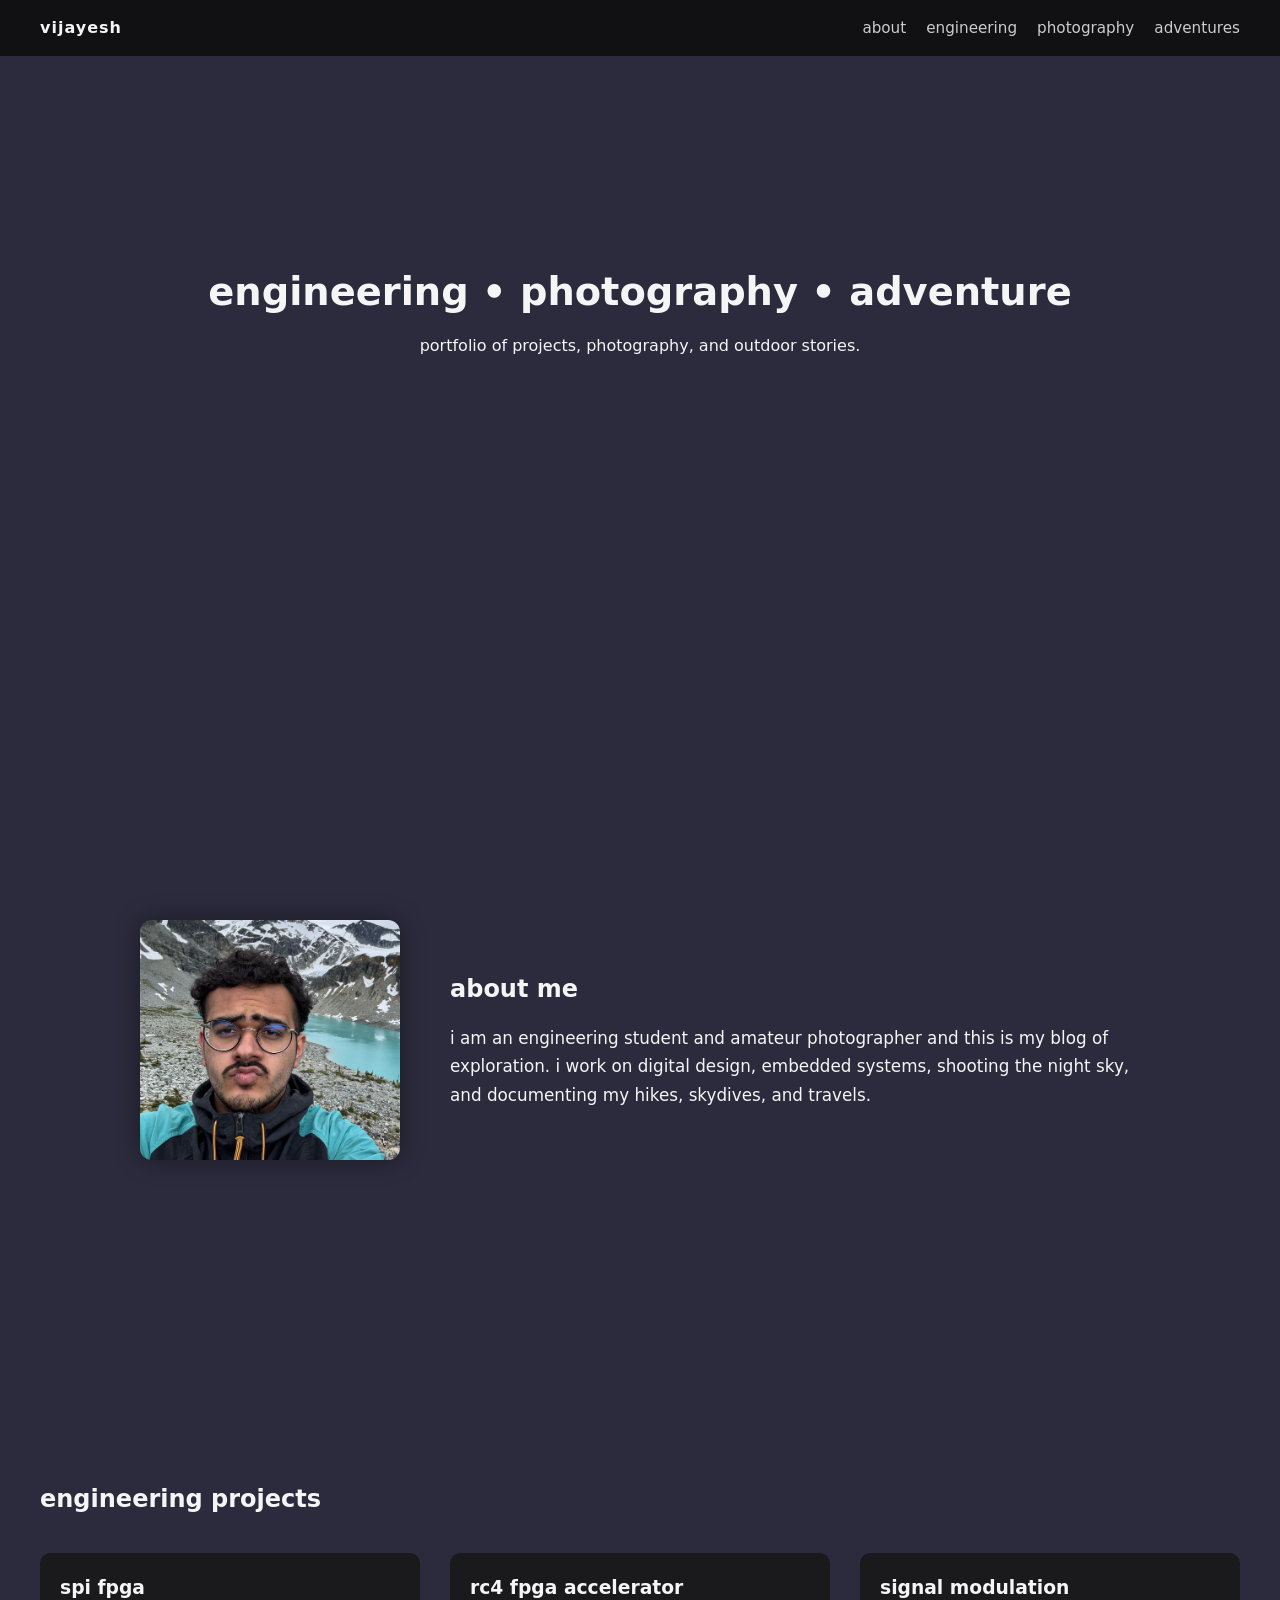
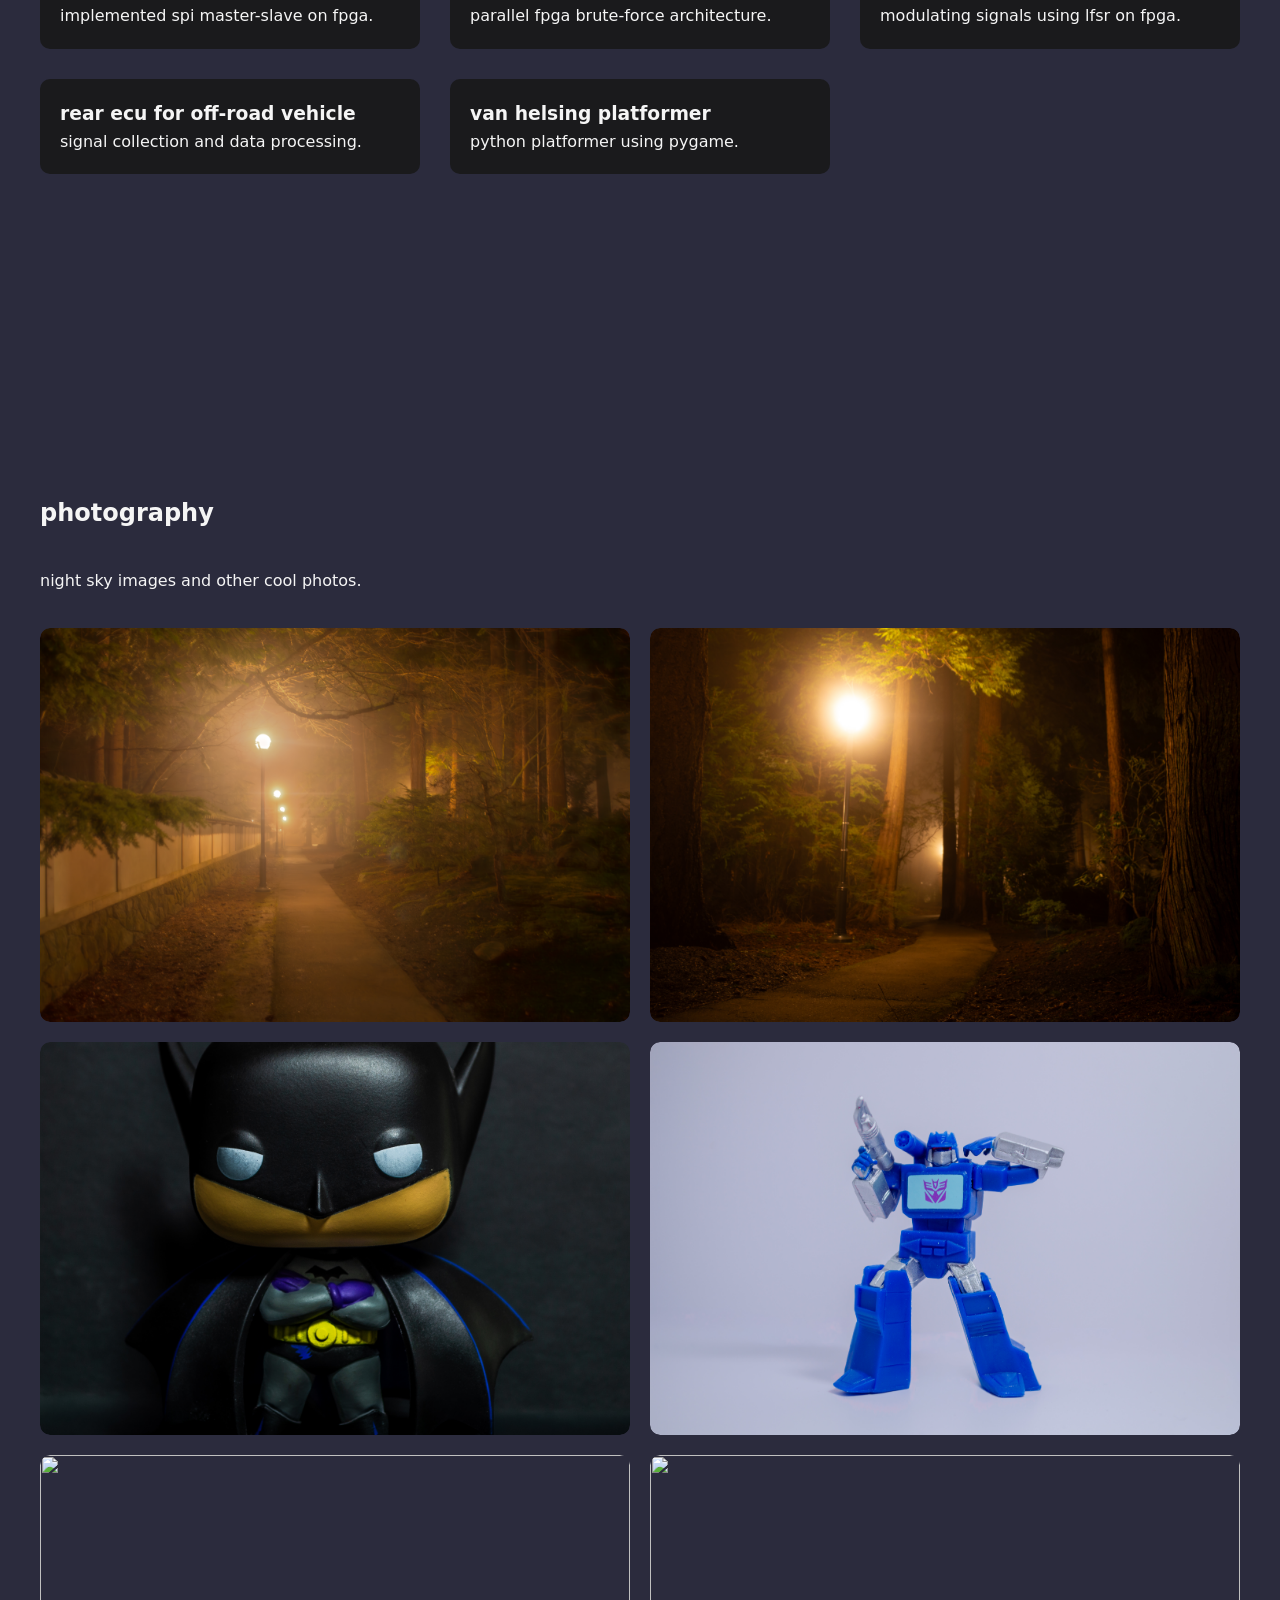
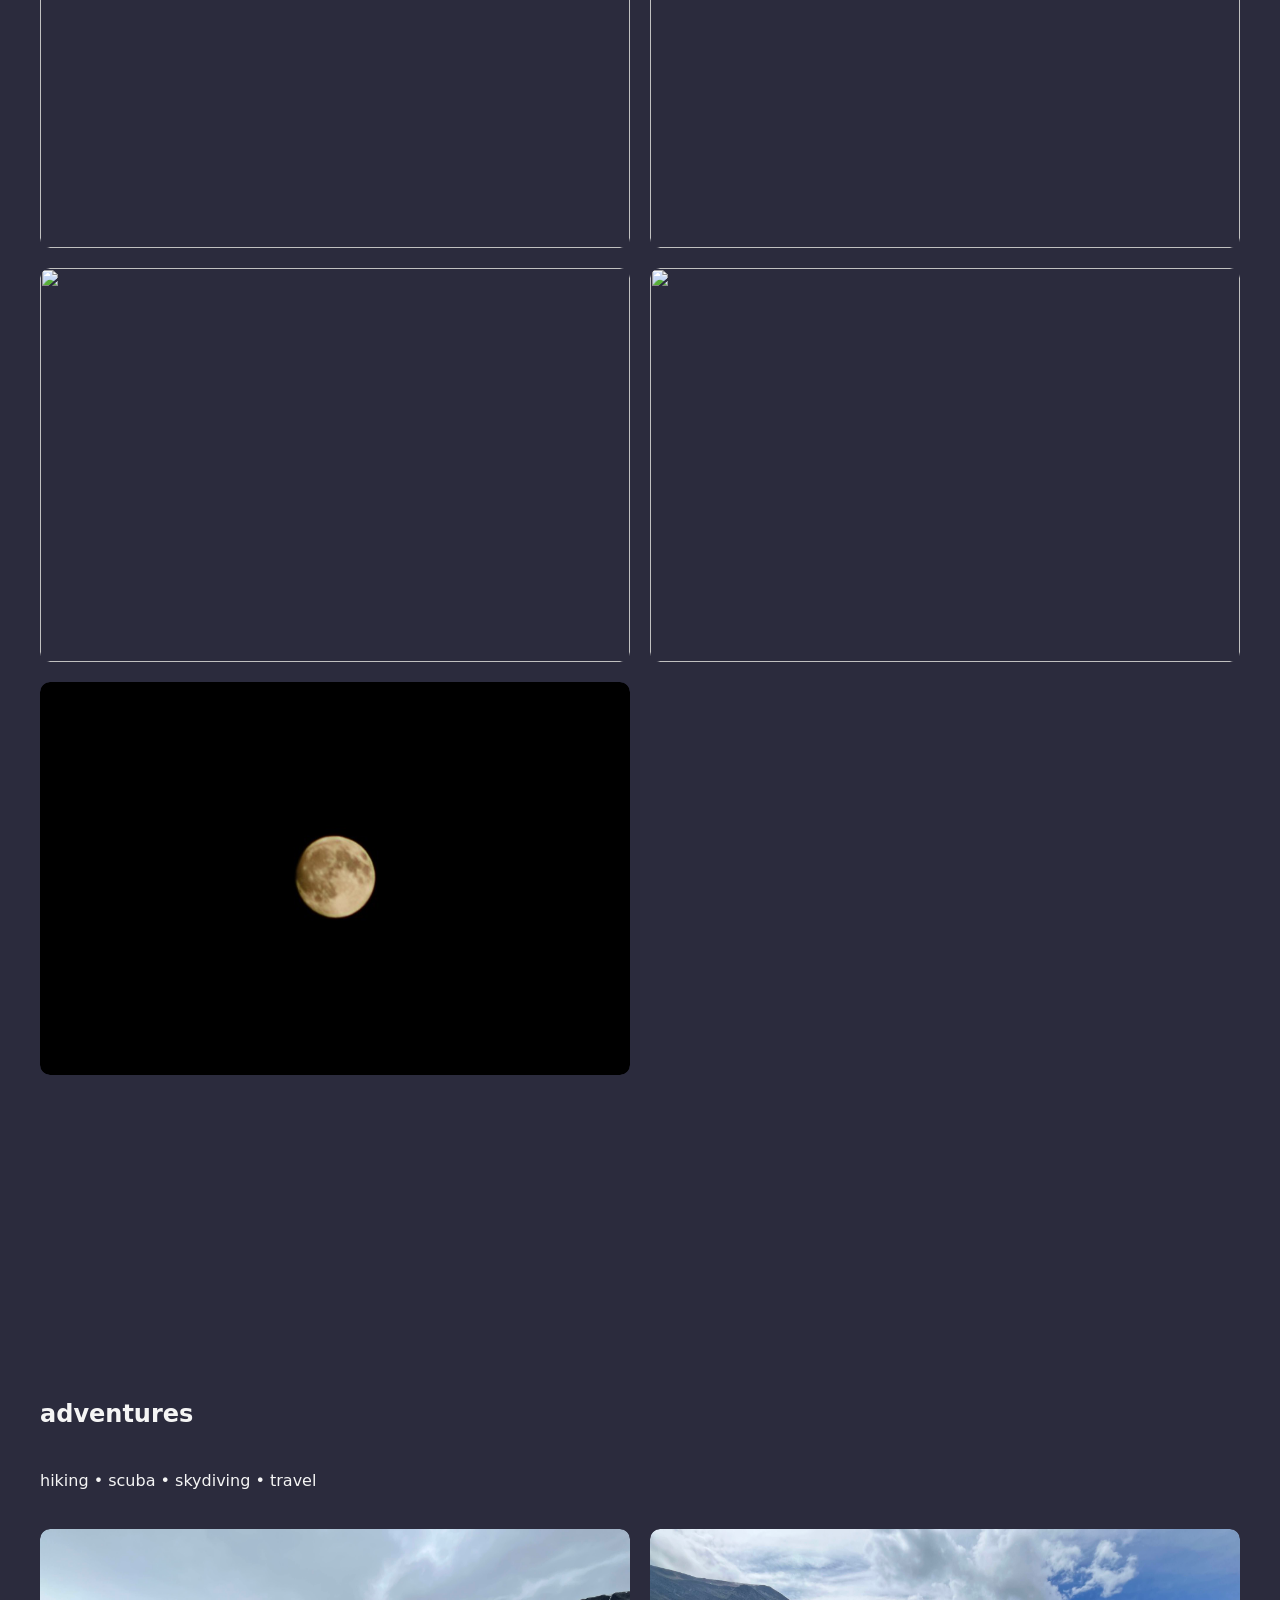
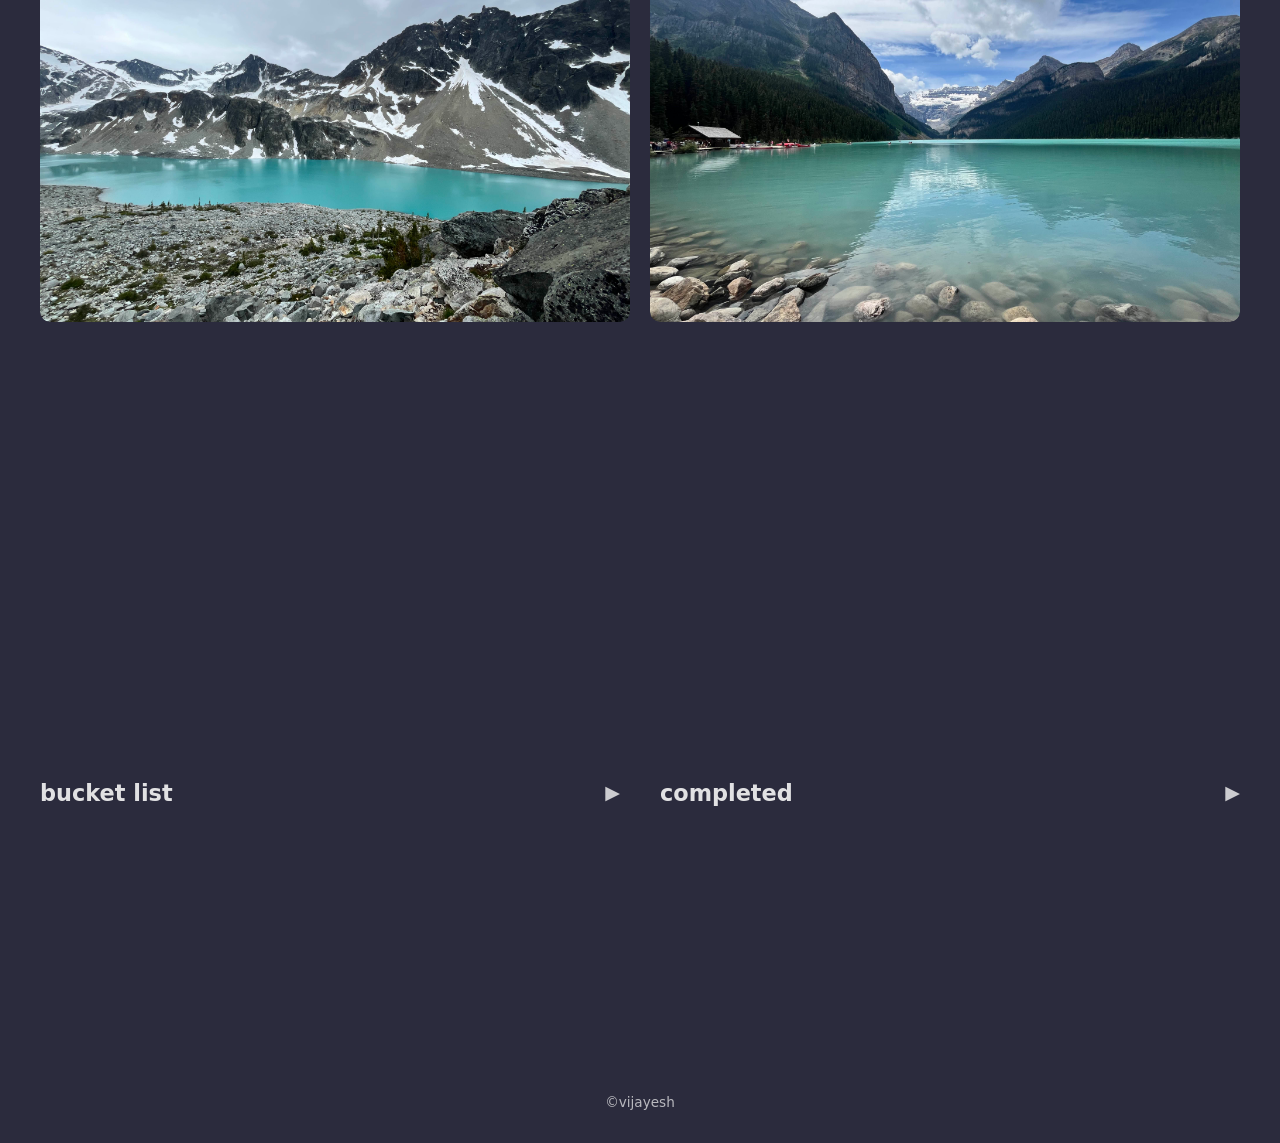
==== index.html @ d7444ee0 "astro to photo" ====
<!DOCTYPE html>
<html lang="en">
<head>
    <meta charset="UTF-8" />
    <meta name="viewport" content="width=device-width, initial-scale=1.0" />
    <title>vijayesh | portfolio</title>
    <link rel="stylesheet" href="style.css" />

    <!-- Prism.js syntax highlighting -->
    <link href="https://cdn.jsdelivr.net/npm/prismjs/themes/prism-tomorrow.css" rel="stylesheet" />
    <script src="https://cdn.jsdelivr.net/npm/prismjs/prism.js"></script>
    <script src="https://cdn.jsdelivr.net/npm/prismjs/components/prism-verilog.min.js"></script>
    <script src="https://cdn.jsdelivr.net/npm/prismjs/components/prism-python.min.js"></script>
    <script src="https://cdn.jsdelivr.net/npm/prismjs/components/prism-javascript.min.js"></script>
    <script src="https://cdn.jsdelivr.net/npm/prismjs/components/prism-c.min.js"></script>
</head>
<body>


    <!-- navbar -->
    <nav id="navbar">
        <div class="nav-logo">vijayesh</div>
        <ul class="nav-links">
            <li><a href="#about">about</a></li>
            <li><a href="#engineering">engineering</a></li>
            <li><a href="#photos">photography</a></li>
            <li><a href="#adventure">adventures</a></li>
        </ul>
    </nav>

    <!-- hero -->
    <header class="hero">
        <h1>engineering • photography • adventure</h1>
        <p>portfolio of projects, photography, and outdoor stories.</p>
    </header>

    <!-- about me (under hero) -->
    <section id="about" class="section about-section">
        <div class="about-container">
            <img src="images/me.jpg" alt="vijayesh portrait" class="about-photo" />
            
            <div class="about-text">
                <h2>about me</h2>
                <p>
                    i am an engineering student and amateur photographer and this is my blog of exploration. i work on digital design, embedded systems, 
                    shooting the night sky, and documenting my hikes, <!--scuba dives,-->skydives, and travels.
                </p>
            </div>
        </div>
    </section>


    <!-- engineering projects -->
    <section id="engineering" class="section">
        <h2>engineering projects</h2>
        <div class="grid">

            <div class="card" data-project="spi">
                <h3>spi fpga</h3>
                <p>implemented spi master-slave on fpga.</p>
            </div>

            <div class="card" data-project="rc4">
                <h3>rc4 fpga accelerator</h3>
                <p>parallel fpga brute-force architecture.</p>
            </div>

            <div class="card" data-project="dds">
                <h3>signal modulation</h3>
                <p>modulating signals using lfsr on fpga.</p>
            </div>

            <div class="card" data-project="ecu">
                <h3>rear ecu for off-road vehicle</h3>
                <p>signal collection and data processing.</p>
            </div>

            <div class="card" data-project="van">
                <h3>van helsing platformer</h3>
                <p>python platformer using pygame.</p>
            </div>
            <!--
            <div class="card" data-project="hand gesture puppet">
                <h3>hand gesture puppet</h3>
                <p>open cv hand gesture recognition.</p>
            </div>
            -->
            
        </div>
    </section>

    <!-- astrophotography -->
    <section id="photos" class="section">
        <h2>photography</h2>
        <p class="section-subtitle">night sky images and other cool photos<!--, long exposures, deep-sky captures-->.</p>


        <div class="gallery-grid">

        <div class="image-wrapper">
            <img src="images/foggynight1.jpg" data-lightbox="true">
            <a href="images/foggynight1.jpg" download class="download-btn">
                <svg viewBox="0 0 24 24" class="download-icon">
                    <path fill="currentColor"
                        d="M5 20h14a1 1 0 0 0 1-1v-3h-2v2H6v-2H4v3a1 1 0 0 0 1 1zm7-3l5-5h-3V4h-4v8H7l5 5z"/>
                </svg>
            </a>
        </div>

        <div class="image-wrapper">
            <img src="images/foggynight2.jpg" data-lightbox="true">
            <a href="images/foggynight2.jpg" download class="download-btn">
                <svg viewBox="0 0 24 24" class="download-icon">
                    <path fill="currentColor"
                        d="M5 20h14a1 1 0 0 0 1-1v-3h-2v2H6v-2H4v3a1 1 0 0 0 1 1zm7-3l5-5h-3V4h-4v8H7l5 5z"/>
                </svg>
            </a>
        </div>

        <div class="image-wrapper">
            <img src="images/batman.jpg" data-lightbox="true">
            <a href="images/batman.jpg" download class="download-btn">
                <svg viewBox="0 0 24 24" class="download-icon">
                    <path fill="currentColor"
                        d="M5 20h14a1 1 0 0 0 1-1v-3h-2v2H6v-2H4v3a1 1 0 0 0 1 1zm7-3l5-5h-3V4h-4v8H7l5 5z"/>
                </svg>
            </a>
        </div>

        <div class="image-wrapper">
            <img src="images/soundwave.jpg" data-lightbox="true">
            <a href="images/soundwave.jpg" download class="download-btn">
                <svg viewBox="0 0 24 24" class="download-icon">
                    <path fill="currentColor"
                        d="M5 20h14a1 1 0 0 0 1-1v-3h-2v2H6v-2H4v3a1 1 0 0 0 1 1zm7-3l5-5h-3V4h-4v8H7l5 5z"/>
                </svg>
            </a>
        </div>



        <div class="image-wrapper">
            <img src="images/astro1.jpg" data-lightbox="true">
            <a href="images/astro1.jpg" download class="download-btn">
                <svg viewBox="0 0 24 24" class="download-icon">
                    <path fill="currentColor"
                        d="M5 20h14a1 1 0 0 0 1-1v-3h-2v2H6v-2H4v3a1 1 0 0 0 1 1zm7-3l5-5h-3V4h-4v8H7l5 5z"/>
                </svg>
            </a>
        </div>

        <div class="image-wrapper">
            <img src="images/astro2.jpg" data-lightbox="true">
            <a href="images/astro2.jpg" download class="download-btn">
                <svg viewBox="0 0 24 24" class="download-icon">
                    <path fill="currentColor"
                        d="M5 20h14a1 1 0 0 0 1-1v-3h-2v2H6v-2H4v3a1 1 0 0 0 1 1zm7-3l5-5h-3V4h-4v8H7l5 5z"/>
                </svg>
            </a>
        </div>

        <div class="image-wrapper">
            <img src="images/astro3.jpg" data-lightbox="true">
            <a href="images/astro3.jpg" download class="download-btn">
                <svg viewBox="0 0 24 24" class="download-icon">
                    <path fill="currentColor"
                        d="M5 20h14a1 1 0 0 0 1-1v-3h-2v2H6v-2H4v3a1 1 0 0 0 1 1zm7-3l5-5h-3V4h-4v8H7l5 5z"/>
                </svg>
            </a>
        </div>

        <div class="image-wrapper">
            <img src="images/astro4.jpg" data-lightbox="true">
            <a href="images/astro4.jpg" download class="download-btn">
                <svg viewBox="0 0 24 24" class="download-icon">
                    <path fill="currentColor"
                        d="M5 20h14a1 1 0 0 0 1-1v-3h-2v2H6v-2H4v3a1 1 0 0 0 1 1zm7-3l5-5h-3V4h-4v8H7l5 5z"/>
                </svg>
            </a>
        </div>

        <div class="image-wrapper">
            <img src="images/astro5.jpg" data-lightbox="true">
            <a href="images/astro5.jpg" download class="download-btn">
                <svg viewBox="0 0 24 24" class="download-icon">
                    <path fill="currentColor"
                        d="M5 20h14a1 1 0 0 0 1-1v-3h-2v2H6v-2H4v3a1 1 0 0 0 1 1zm7-3l5-5h-3V4h-4v8H7l5 5z"/>
                </svg>
            </a>
        </div>

    </div>
    </section>

    <!-- adventures -->
    <section id="adventure" class="section">
        <h2>adventures</h2>
        <p class="section-subtitle">hiking • scuba • skydiving • travel</p>

        <div class="gallery-grid">

        <div class="image-wrapper">
            <img src="images/wedgemount.jpg" data-lightbox="true">
            <a href="images/wedgemount.jpg" download class="download-btn">
                <svg viewBox="0 0 24 24" class="download-icon">
                    <path fill="currentColor"
                        d="M5 20h14a1 1 0 0 0 1-1v-3h-2v2H6v-2H4v3a1 1 0 0 0 1 1zm7-3l5-5h-3V4h-4v8H7l5 5z"/>
                </svg>
            </a>
        </div>            
        <div class="image-wrapper">
            <img src="images/lakelouise.jpg" data-lightbox="true">
            <a href="images/lakelouise.jpg" download class="download-btn">
                <svg viewBox="0 0 24 24" class="download-icon">
                    <path fill="currentColor"
                        d="M5 20h14a1 1 0 0 0 1-1v-3h-2v2H6v-2H4v3a1 1 0 0 0 1 1zm7-3l5-5h-3V4h-4v8H7l5 5z"/>
                </svg>
            </a>
        </div>

        <div class="image-wrapper">
            <video class="adventure-thumb" muted preload="metadata" playsinline>
                <source src="videos/skydiving.mp4" type="video/mp4">
            </video>
        </div>
        <div id="video-lightbox">
            <span id="video-lightbox-close">×</span>
            <video id="video-lightbox-video" controls playsinline></video>
        </div>

        <!--end of the gallery div-->
        </div>

        <!-- bucket list -->
        <div class="adventure-columns">

            <!-- bucket list -->
            <div class="subsection collapsible-section">
                <div class="collapsible-header">
                    <h3>bucket list</h3>
                    <span class="arrow">▶</span>
                </div>
                <ul class="collapsible-content adventure-list">
                    <li>scuba certification</li>
                    <li>whistler zipline</li>
                    <li>whistler bungee</li>
                    <li>skiing</li>
                    <li>snowboarding</li>
                    <li>paraglide</li>
                    <li>kayak in thousand islands</li>
                    <li>hike to panorama ridge</li>
                    <li>wakeboard</li>
                    <li>cold plunge</li>
                    <li>run a half marathon</li>
                    <li>snorkel</li>
                    <li>ride a horse</li>
                    <li>go on a hot air balloon</li>
                    <li>jump off a cliff</li>
                    <li>car racing</li>
                    <li>drift a car</li>
                    <li>bc caving</li>
                    <li>cross canada trip (train or car)</li>
                    <li>boating license</li>
                </ul>
            </div>

            <!-- completed -->
            <div class="subsection collapsible-section">
                <div class="collapsible-header">
                    <h3>completed</h3>
                    <span class="arrow">▶</span>
                </div>
                <ul class="collapsible-content adventure-list completed">
                    <li>skydiving (british columbia)</li>
                    <li>hike wedgemount</li>
                    <li>alaskan cruise</li>
                    <li>ride a camel (india)</li>
                    <li>gokarting (richmond)</li>
                    <li>escape room (kingston - improbable escapes)</li>
                </ul>
            </div>

        </div>
    </section>

    <footer>
        <p>©vijayesh</p>
    </footer>

    <!-- slide-in project panel -->
    <div id="project-panel">
        <button id="panel-close">×</button>
        <div id="project-content"></div>
    </div>

    <!-- image lightbox -->
    <div id="lightbox">
        <span id="lightbox-close">×</span>
        <img id="lightbox-img" src="" alt="enlarged image" />
    </div>

    <script src="script.js"></script>
</body>
</html>
---- style.css ----
/* reset-ish */
* {
    margin: 0;
    padding: 0;
    box-sizing: border-box;
}

body {
    background: #2b2b3d;
    color: #f5f5f5;
    font-family: system-ui, -apple-system, BlinkMacSystemFont, "Inter", sans-serif;
    line-height: 1.6;
}

/* navbar */

nav {
    width: 100%;
    position: fixed;
    top: 0;
    left: 0;
    padding: 15px 40px;
    display: flex;
    justify-content: space-between;
    align-items: center;
    background: rgba(15, 15, 15, 0.9);
    backdrop-filter: blur(6px);
    z-index: 1000;
}

.nav-logo {
    font-weight: 600;
    letter-spacing: 1px;
}

.nav-links {
    list-style: none;
    display: flex;
    gap: 20px;
}

.nav-links a {
    color: #ccc;
    text-decoration: none;
    font-size: 0.95rem;
    transition: color 0.2s;
}

.nav-links a:hover {
    color: #fff;
}

/* hero */

.hero {
    height: 60vh;
    display: flex;
    flex-direction: column;
    justify-content: center;
    align-items: center;
    text-align: center;
    padding: 0 20px;
    padding-top: 80px; /* space for navbar */
}

.hero h1 {
    font-size: 2.4rem;
    margin-bottom: 10px;
}

/* sections */

.section {
    padding: 120px 40px;
}

section + section {
    margin-top: 80px;
}

.section h2,
.section-subtitle {
    margin-bottom: 35px;
}


/* about text */

#about p {
    max-width: 750px;
    font-size: 1.05rem;
}

/* engineering grid */

.grid {
    display: grid;
    grid-template-columns: repeat(auto-fill, minmax(320px, 1fr));
    gap: 30px;
}


.card {
    background: #1a1a1c;
    padding: 20px;
    border-radius: 10px;
    cursor: pointer;
    transition: background 0.2s, transform 0.2s;
}

.card:hover {
    background: #242427;
    transform: translateY(-4px);
}

/* galleries */

.gallery-grid {
    display: grid;
    grid-template-columns: repeat(auto-fill, minmax(400px, 1fr));
    gap: 20px;
    width: 100%;
}


.gallery-grid img {
    width: 100%;
    border-radius: 10px;
    object-fit: cover;
    cursor: zoom-in;
}

/* footer */

footer {
    text-align: center;
    padding: 30px 10px;
    font-size: 0.85rem;
    opacity: 0.7;
}

/* slide-in project panel */

#project-panel {
    position: fixed;
    top: 0;
    right: -100%;
    width: 700px;
    max-width: 100%;
    height: 100%;
    background: #000;
    padding: 40px 32px;
    box-shadow: -6px 0 24px rgba(0, 0, 0, 0.5);
    z-index: 2000;
    transition: right 0.35s ease;
    overflow-y: auto;
}

#project-panel.open {
    right: 0;
}

#panel-close {
    position: absolute;
    top: 18px;
    right: 25px;
    background: none;
    border: none;
    color: #fff;
    font-size: 32px;
    cursor: pointer;
}

#project-content h2 {
    margin-top: 10px;
    margin-bottom: 15px;
    font-size: 1.5rem;
}

#project-content p {
    margin-bottom: 14px;
    font-size: 0.95rem;
}

.project-img {
    width: 100%;
    border-radius: 10px;
    margin: 18px 0;
    cursor: zoom-in;
}

.code-block {
    background: #1e1e1e;
    padding: 14px;
    border-radius: 8px;
    font-family: monospace;
    white-space: pre-wrap;
    font-size: 0.85rem;
    margin: 16px 0;
}

/* lightbox */

#lightbox {
    position: fixed;
    inset: 0;
    background: rgba(0, 0, 0, 0.88);
    display: flex;
    justify-content: center;
    align-items: center;
    opacity: 0;
    pointer-events: none;
    transition: opacity 0.25s ease;
    z-index: 3000;
}

#lightbox.open {
    opacity: 1;
    pointer-events: auto;
}

#lightbox-img {
    max-width: 90%;
    max-height: 85%;
    border-radius: 10px;
    box-shadow: 0 0 28px rgba(0, 0, 0, 0.7);
}

#lightbox-close {
    position: absolute;
    top: 18px;
    right: 32px;
    font-size: 40px;
    color: #fff;
    cursor: pointer;
    user-select: none;
}

/* responsive */

@media (max-width: 768px) {
    .hero {
        height: 55vh;
    }

    .hero h1 {
        font-size: 2rem;
    }

    .section {
        padding: 50px 20px;
    }

    #project-panel {
        width: 100%;
    }
}

/* ABOUT SECTION WITH PHOTO */

.about-section {
    padding-top: 200px;
    margin-top: 300px;
}

.about-container {
    display: flex;
    align-items: center;
    gap: 50px;
    max-width: 1000px;
    margin: 0 auto;
}

.about-photo {
    width: 260px;
    height: 240px;
    object-fit: cover;
    border-radius: 12px;
    box-shadow: 0 0 25px rgba(0,0,0,0.4);
}

.about-text {
    flex: 1;
}

.about-text h2 {
    margin-bottom: 15px;
}

.about-text p {
    font-size: 1.05rem;
    line-height: 1.7;
}

/* responsive: stack photo & text on small screens */
@media (max-width: 750px) {
    .about-container {
        flex-direction: column;
        text-align: center;
    }

    .about-photo {
        width: 200px;
        height: 200px;
    }
}
.about-section {
    margin-top: 180px !important;
}
.project-video {
    width: 100%;
    max-width: 100%;
    border-radius: 10px;
    margin: 18px 0;
    display: block;
    object-fit: cover;
}
/* prism.js code styling */
pre {
    background: #1e1e1e;
    padding: 16px;
    border-radius: 10px;
    overflow-x: auto;
    margin: 20px 0;
}

code {
    font-size: 0.9rem;
}

.image-wrapper {
    position: relative;
    width: 100%;
    aspect-ratio: 3 / 2;
    overflow: hidden;
    border-radius: 10px;
}

.image-wrapper img,
.image-wrapper video {
    width: 100%;
    height: 100%;
    object-fit: cover;
    display: block;
}



.download-btn {
    position: absolute;
    top: 10px;
    right: 10px;
    background: rgba(0,0,0,0.55);
    padding: 6px;
    border-radius: 8px;
    opacity: 0;
    transition: opacity 0.2s ease, background 0.2s ease;
    display: flex;
    align-items: center;
    justify-content: center;
}

.image-wrapper:hover .download-btn {
    opacity: 1;
}

.download-btn:hover {
    background: rgba(0,0,0,0.8);
}

.download-icon {
    width: 22px;
    height: 22px;
    color: white;
}

.download-btn {
    border-radius: 50%;
    padding: 8px;
}

.video-wrapper {
    position: relative;
    width: 100%;
    border-radius: 10px;
    overflow: hidden;
}

.adventure-video {
    width: 100%;
    height: 100%;            /* ADDED – ensures it fills wrapper */
    display: block;
    border-radius: 10px;
    object-fit: cover;       /* keeps aspect ratio clean */
    background: #000;        /* visible even if first frame is black */
}

.play-overlay {
    position: absolute;
    top: 50%;
    left: 50%;
    transform: translate(-50%, -50%);
    font-size: 48px;
    color: white;
    opacity: 0.85;
    pointer-events: none;
    transition: opacity 0.2s ease;
}

.video-wrapper.playing .play-overlay {
    opacity: 0;
}

#video-lightbox {
    position: fixed;
    inset: 0;
    background: rgba(0,0,0,0.9);
    display: flex;
    justify-content: center;
    align-items: center;
    opacity: 0;
    pointer-events: none;
    transition: opacity .25s ease;
    z-index: 5000;
}

#video-lightbox.open {
    opacity: 1;
    pointer-events: auto;
}

#video-lightbox-video {
    max-width: 90%;
    max-height: 85%;
    border-radius: 10px;
    box-shadow: 0 0 30px rgba(0,0,0,0.7);
}

#video-lightbox-close {
    position: absolute;
    top: 25px;
    right: 40px;
    font-size: 40px;
    color: white;
    cursor: pointer;
}

.adventure-thumb {
    width: 100%;
    height: 100%;
    border-radius: 10px;
    object-fit: cover;
    cursor: pointer;
}
.subsection {
    margin-bottom: 50px;
}

.subsection h3 {
    font-size: 1.4rem;
    margin-bottom: 12px;
    opacity: 0.9;
}

.adventure-list {
    list-style: none;
    padding-left: 0;
}

.adventure-list li {
    margin-bottom: 8px;
    padding-left: 20px;
    position: relative;
    font-size: 1.05rem;
    color: #ddd;
}

.adventure-list li::before {
    content: "•";
    position: absolute;
    left: 0;
    color: #888;
}

.adventure-list.completed li::before {
    content: "✓";
    color: #2ecc71;
    font-weight: bold;
}

/* two-column layout */
.adventure-columns {
    display: grid;
    grid-template-columns: repeat(2, 1fr);
    gap: 40px;
    margin-bottom: 60px;
}

@media (max-width: 750px) {
    .adventure-columns {
        grid-template-columns: 1fr;
    }
}

/* collapsible sections */
.collapsible-header {
    display: flex;
    justify-content: space-between;
    align-items: center;
    cursor: pointer;
    padding-bottom: 10px;
}

.collapsible-header h3 {
    margin: 0;
}

.arrow {
    transition: transform 0.25s ease;
    font-size: 1.2rem;
    opacity: 0.8;
}

/* collapse animation container */
.collapsible-content {
    max-height: 0;
    overflow: hidden;
    transition: max-height 0.35s ease;
}

/* when open */
.collapsible-section.open .collapsible-content {
    max-height: 1000px; /* large enough for list */
}

.collapsible-section.open .arrow {
    transform: rotate(90deg);
}

/* list styling */
.adventure-list {
    list-style: none;
    padding-left: 0;
    margin-top: 10px;
}

.adventure-list li {
    margin-bottom: 8px;
    padding-left: 20px;
    position: relative;
    font-size: 1.05rem;
    color: #ddd;
}

.adventure-list li::before {
    content: "•";
    position: absolute;
    left: 0;
    color: #888;
}

.adventure-list.completed li::before {
    content: "✓";
    color: #2ecc71;
    font-weight: bold;
}
.adventure-columns {
    margin-top: 40px;   /* adjust spacing here */
}
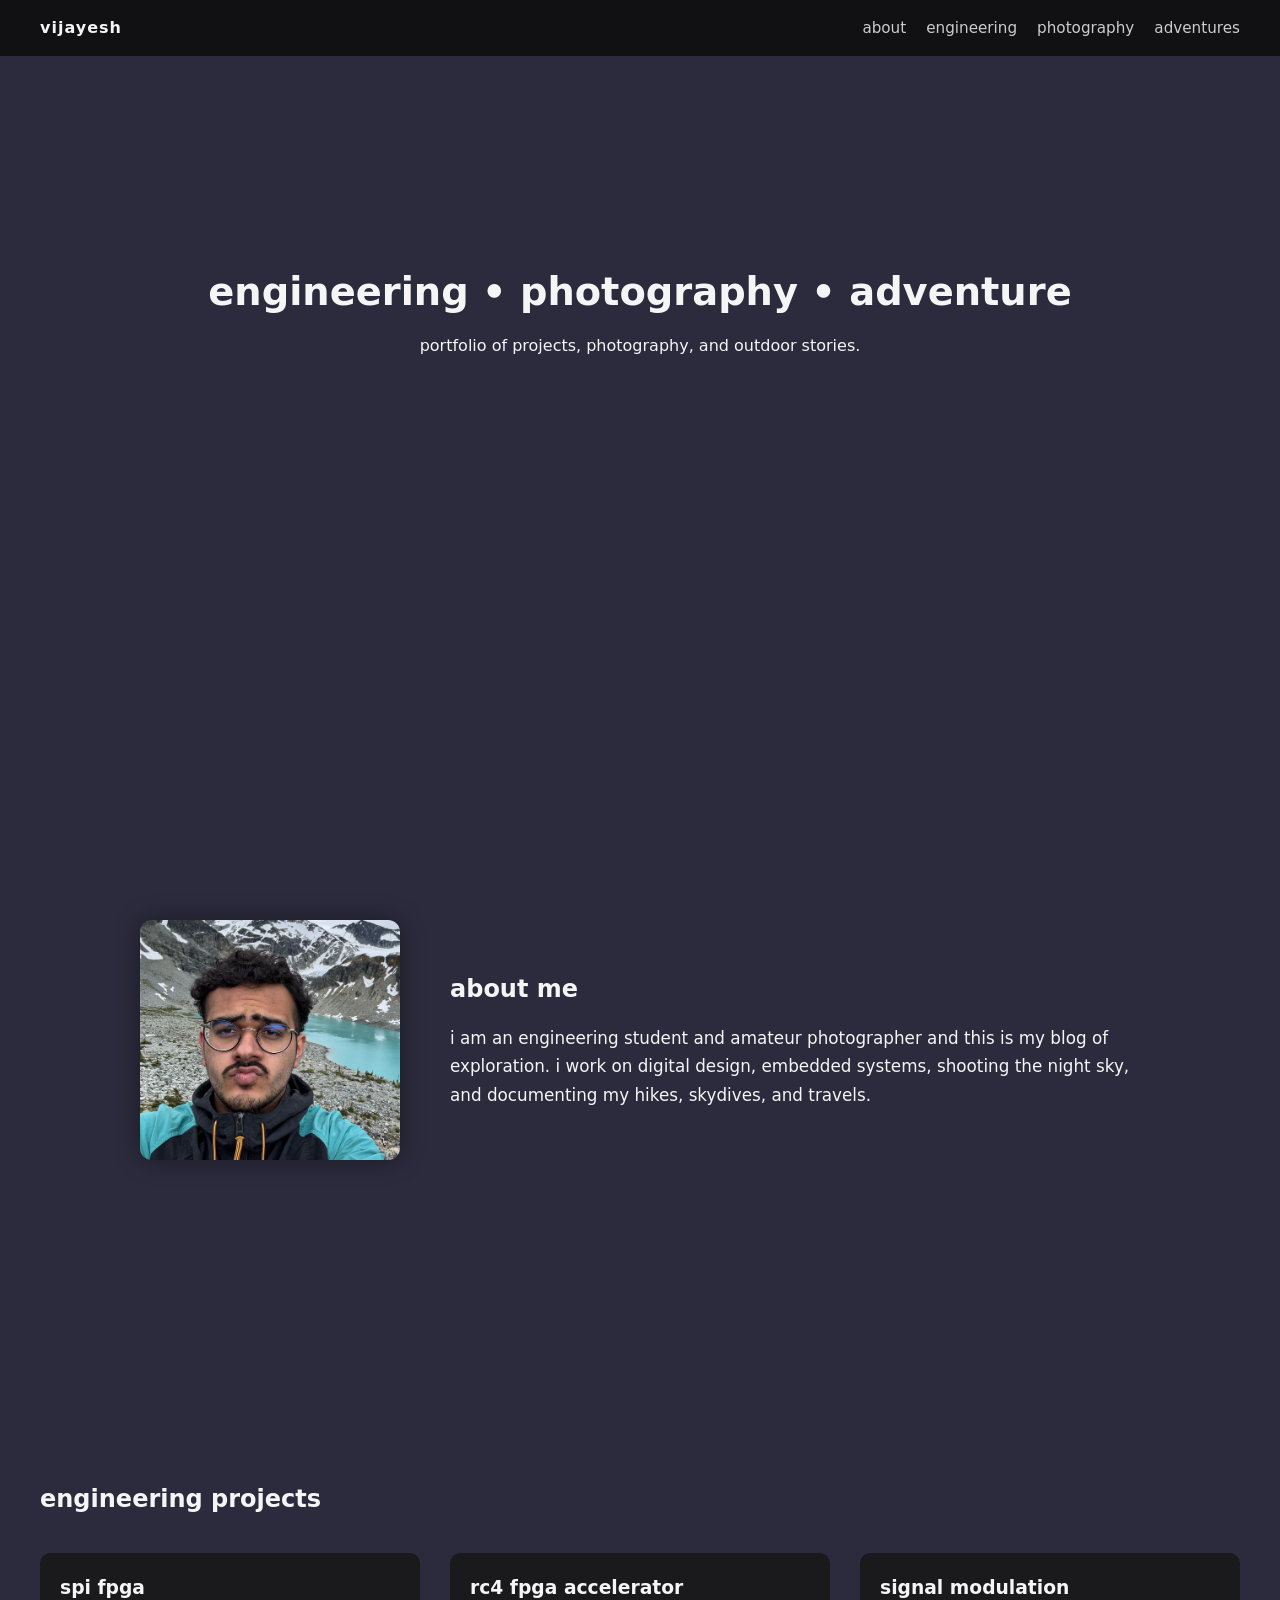
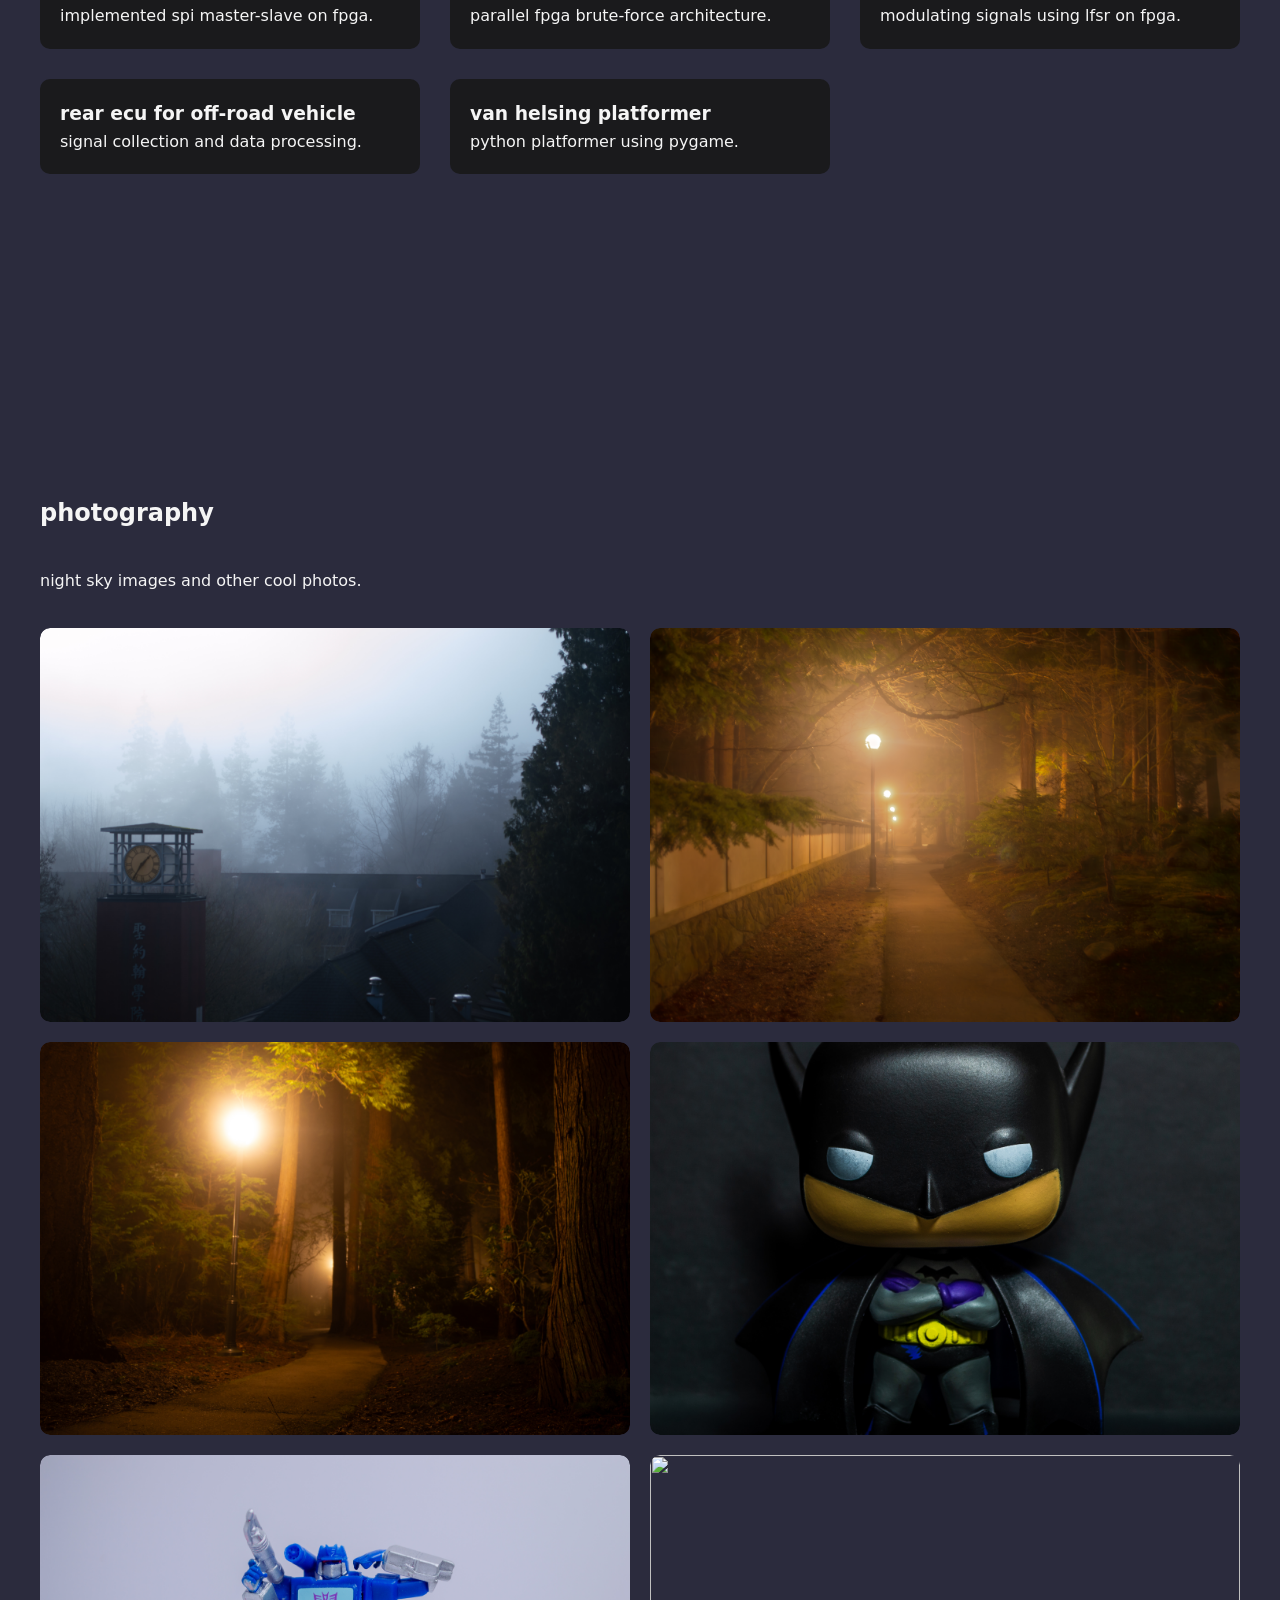
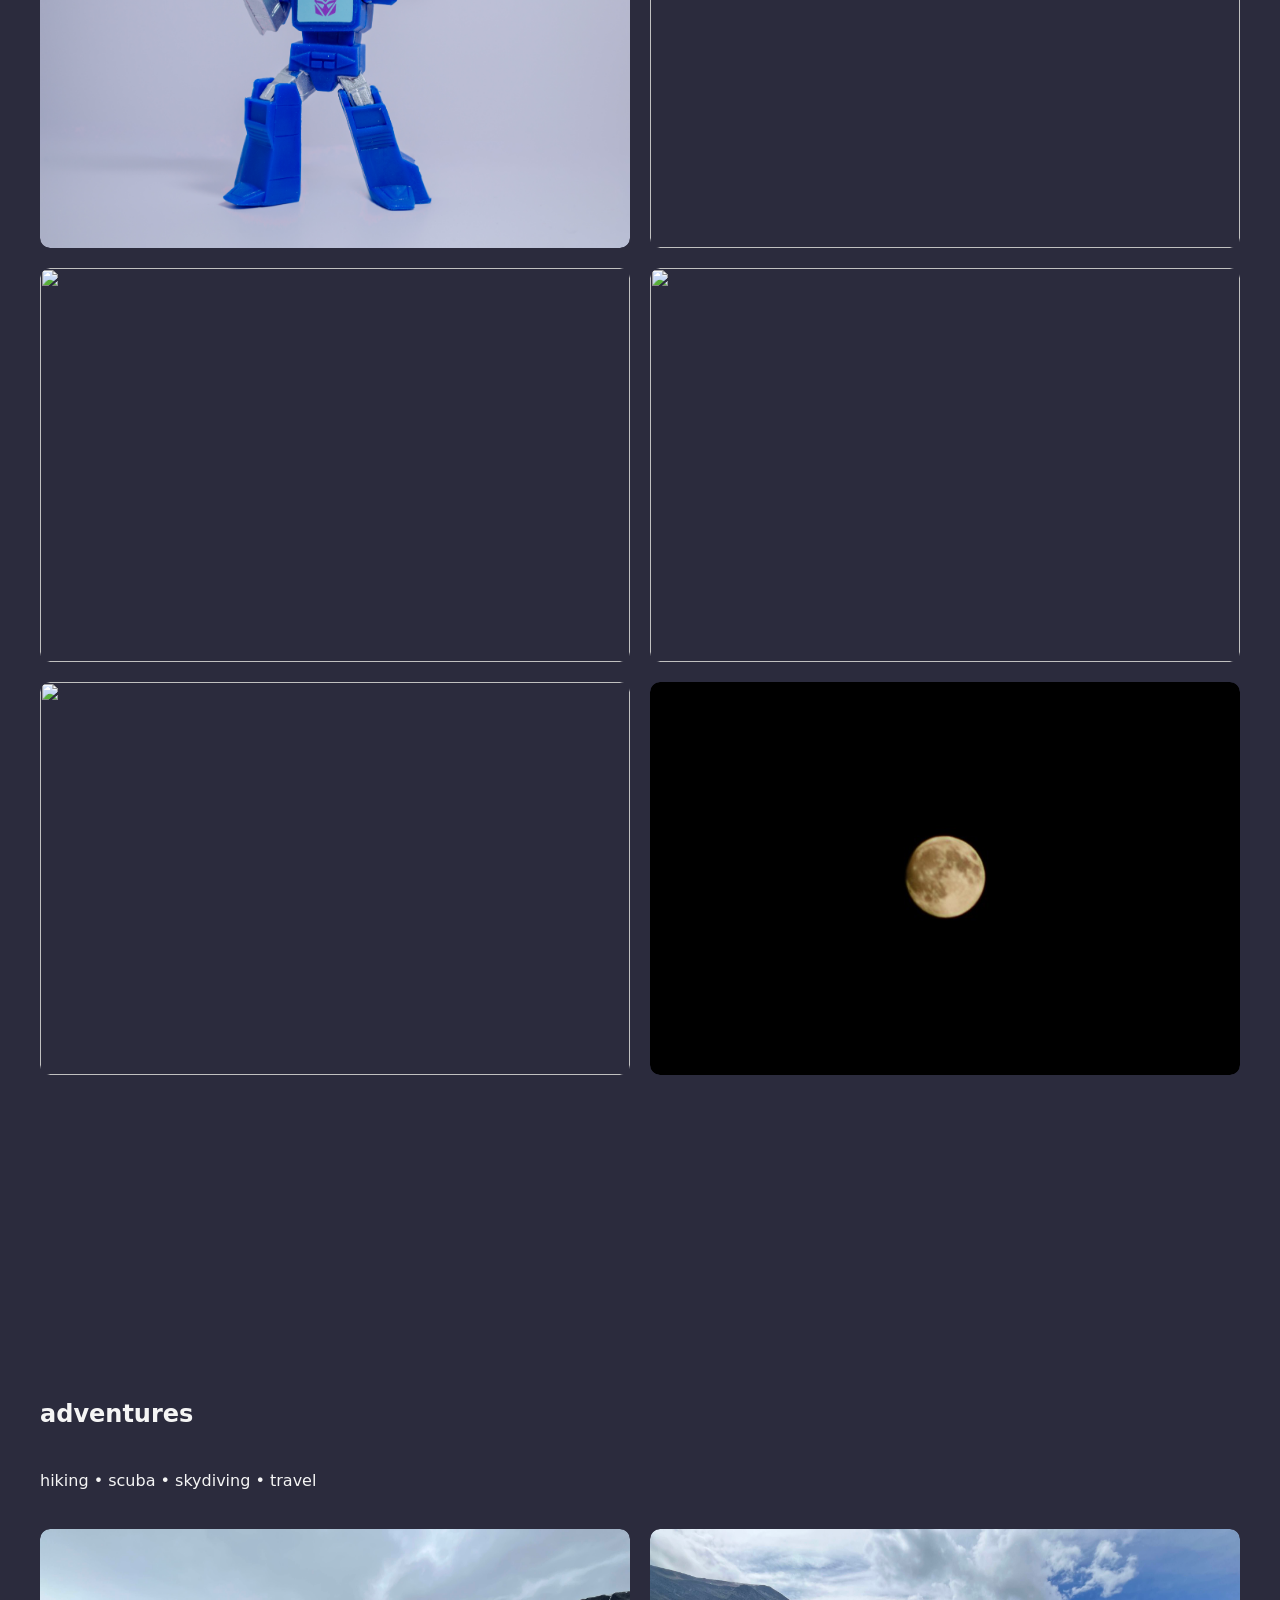
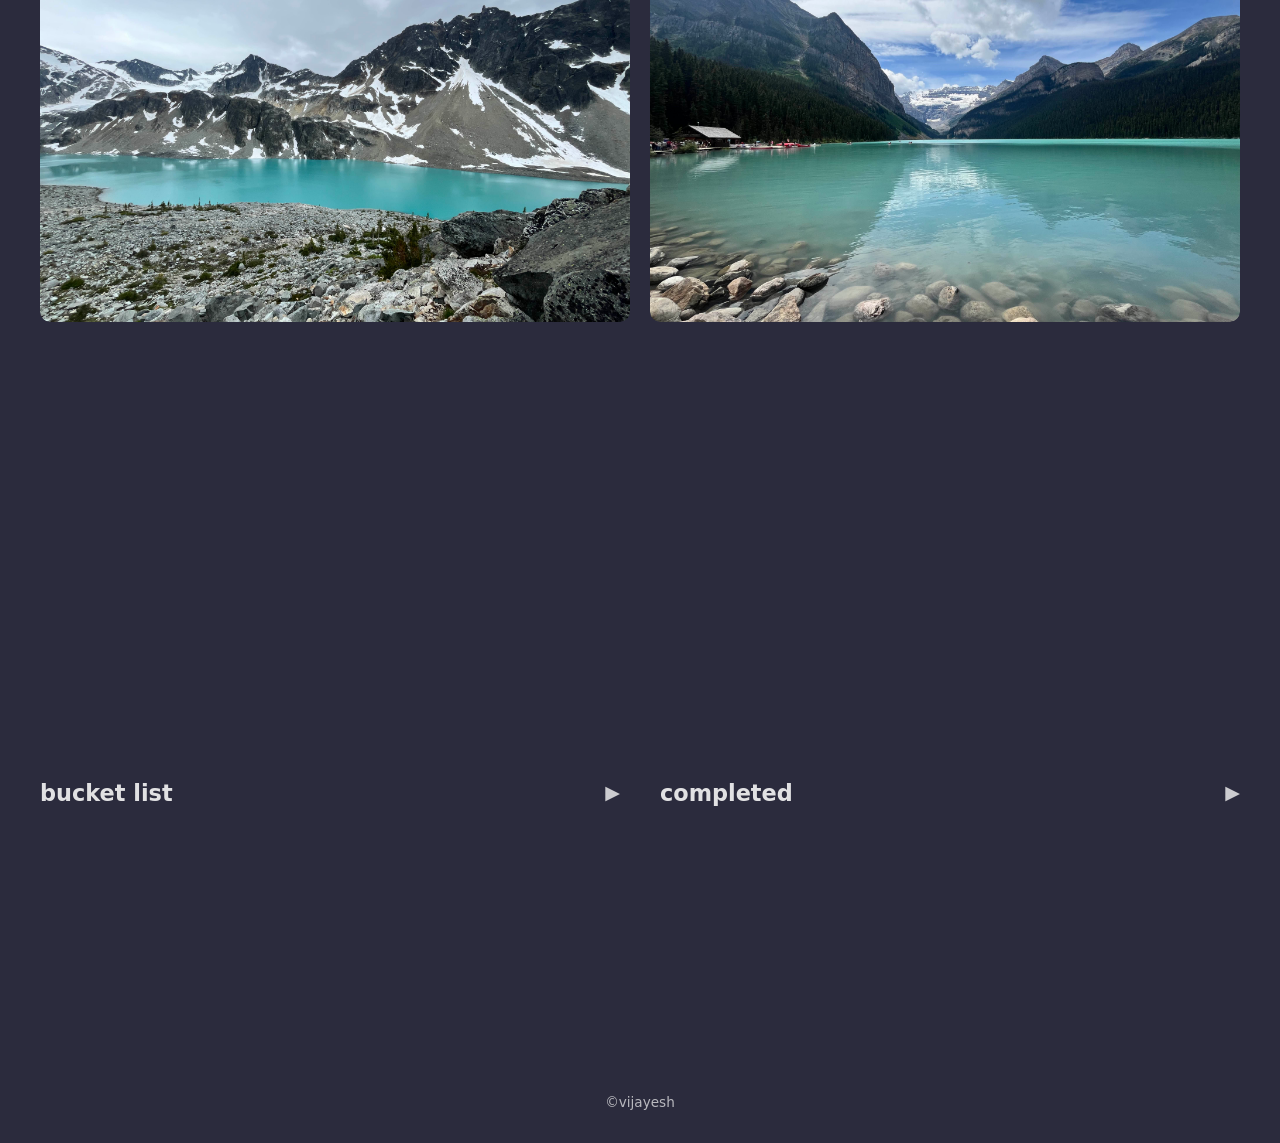
==== commit d7ac0b8f: "photo upload" ====
--- a/index.html
+++ b/index.html
@@ -89,13 +89,23 @@
         </div>
     </section>
 
-    <!-- astrophotography -->
+    <!-- photography -->
     <section id="photos" class="section">
         <h2>photography</h2>
         <p class="section-subtitle">night sky images and other cool photos<!--, long exposures, deep-sky captures-->.</p>
 
 
         <div class="gallery-grid">
+        
+        <div class="image-wrapper">
+            <img src="images/foggyclock.jpg" data-lightbox="true">
+            <a href="images/foggyclock.jpg" download class="download-btn">
+                <svg viewBox="0 0 24 24" class="download-icon">
+                    <path fill="currentColor"
+                        d="M5 20h14a1 1 0 0 0 1-1v-3h-2v2H6v-2H4v3a1 1 0 0 0 1 1zm7-3l5-5h-3V4h-4v8H7l5 5z"/>
+                </svg>
+            </a>
+        </div>
 
         <div class="image-wrapper">
             <img src="images/foggynight1.jpg" data-lightbox="true">
@@ -300,6 +310,9 @@
     </div>
 
     <script src="script.js"></script>
+
+
+    
 </body>
 </html>
 
--- a/style.css
+++ b/style.css
@@ -567,3 +567,4 @@
 .adventure-columns {
     margin-top: 40px;   /* adjust spacing here */
 }
+
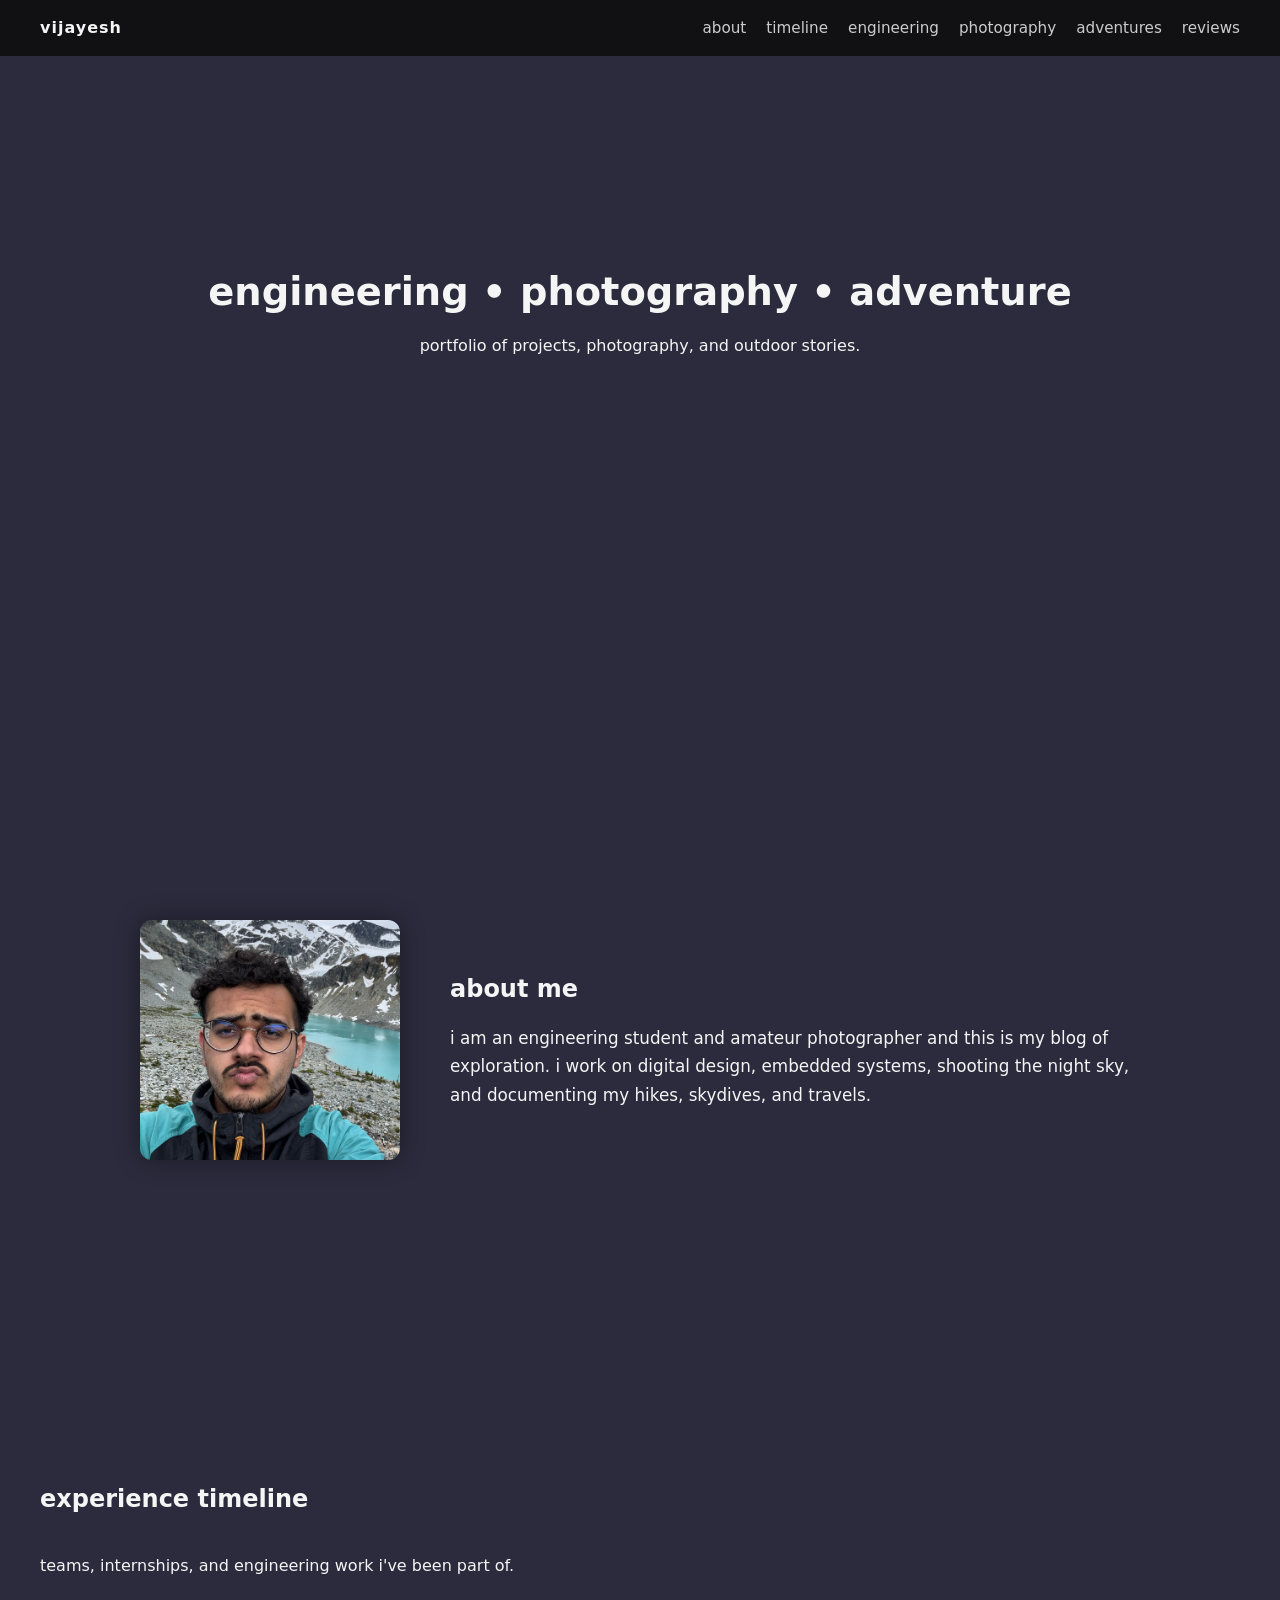
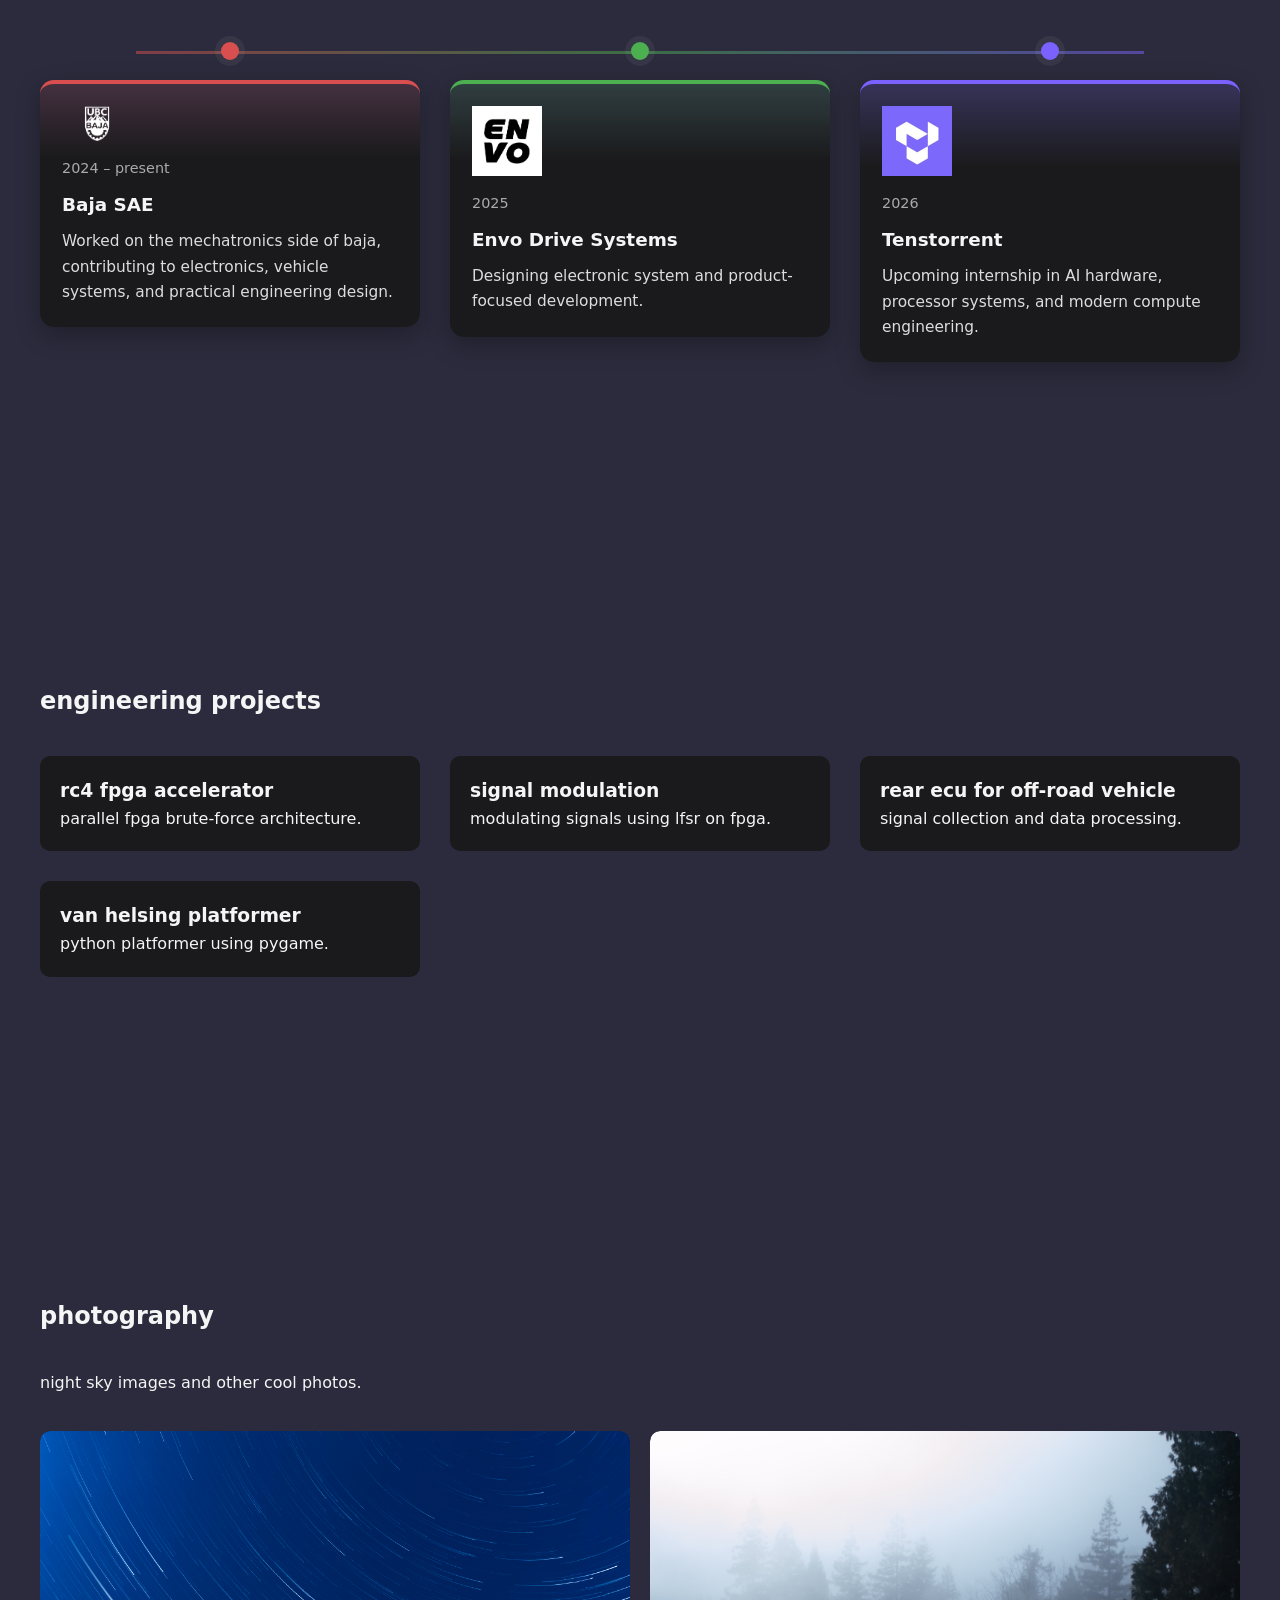
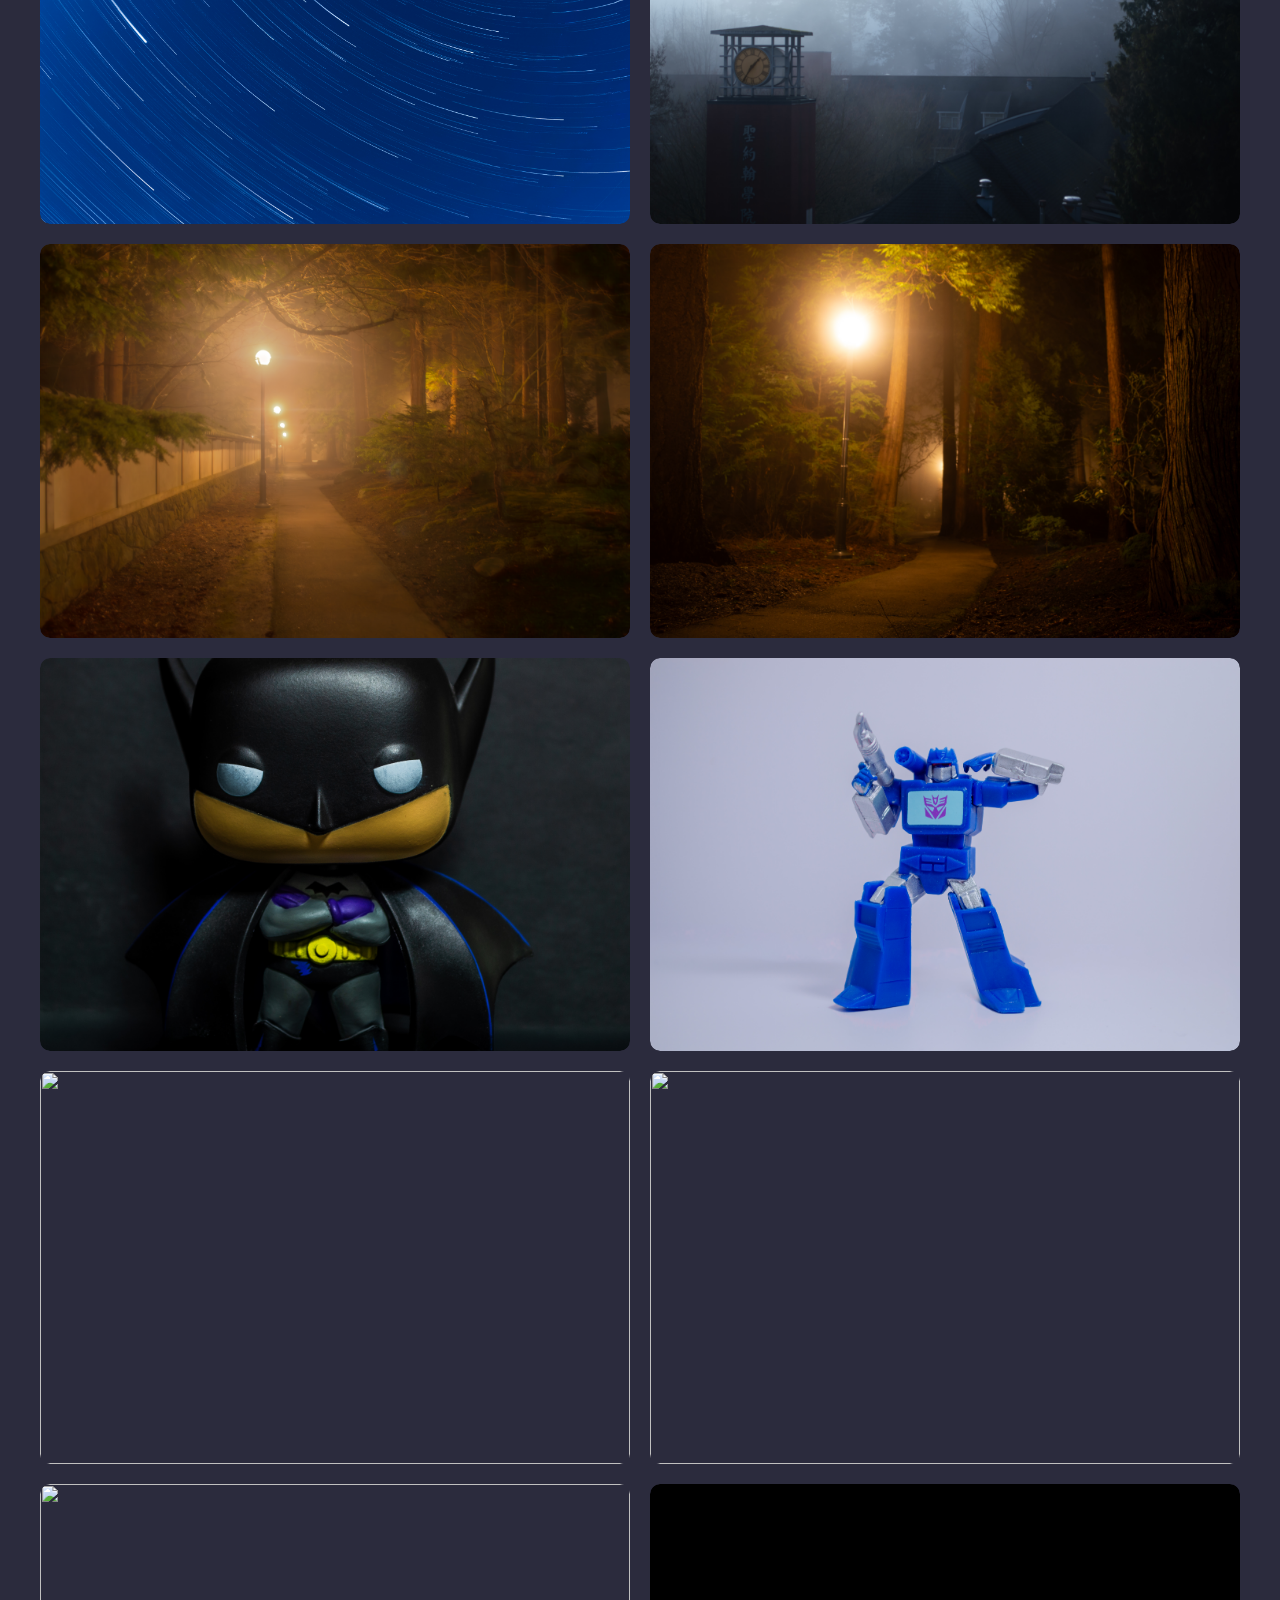
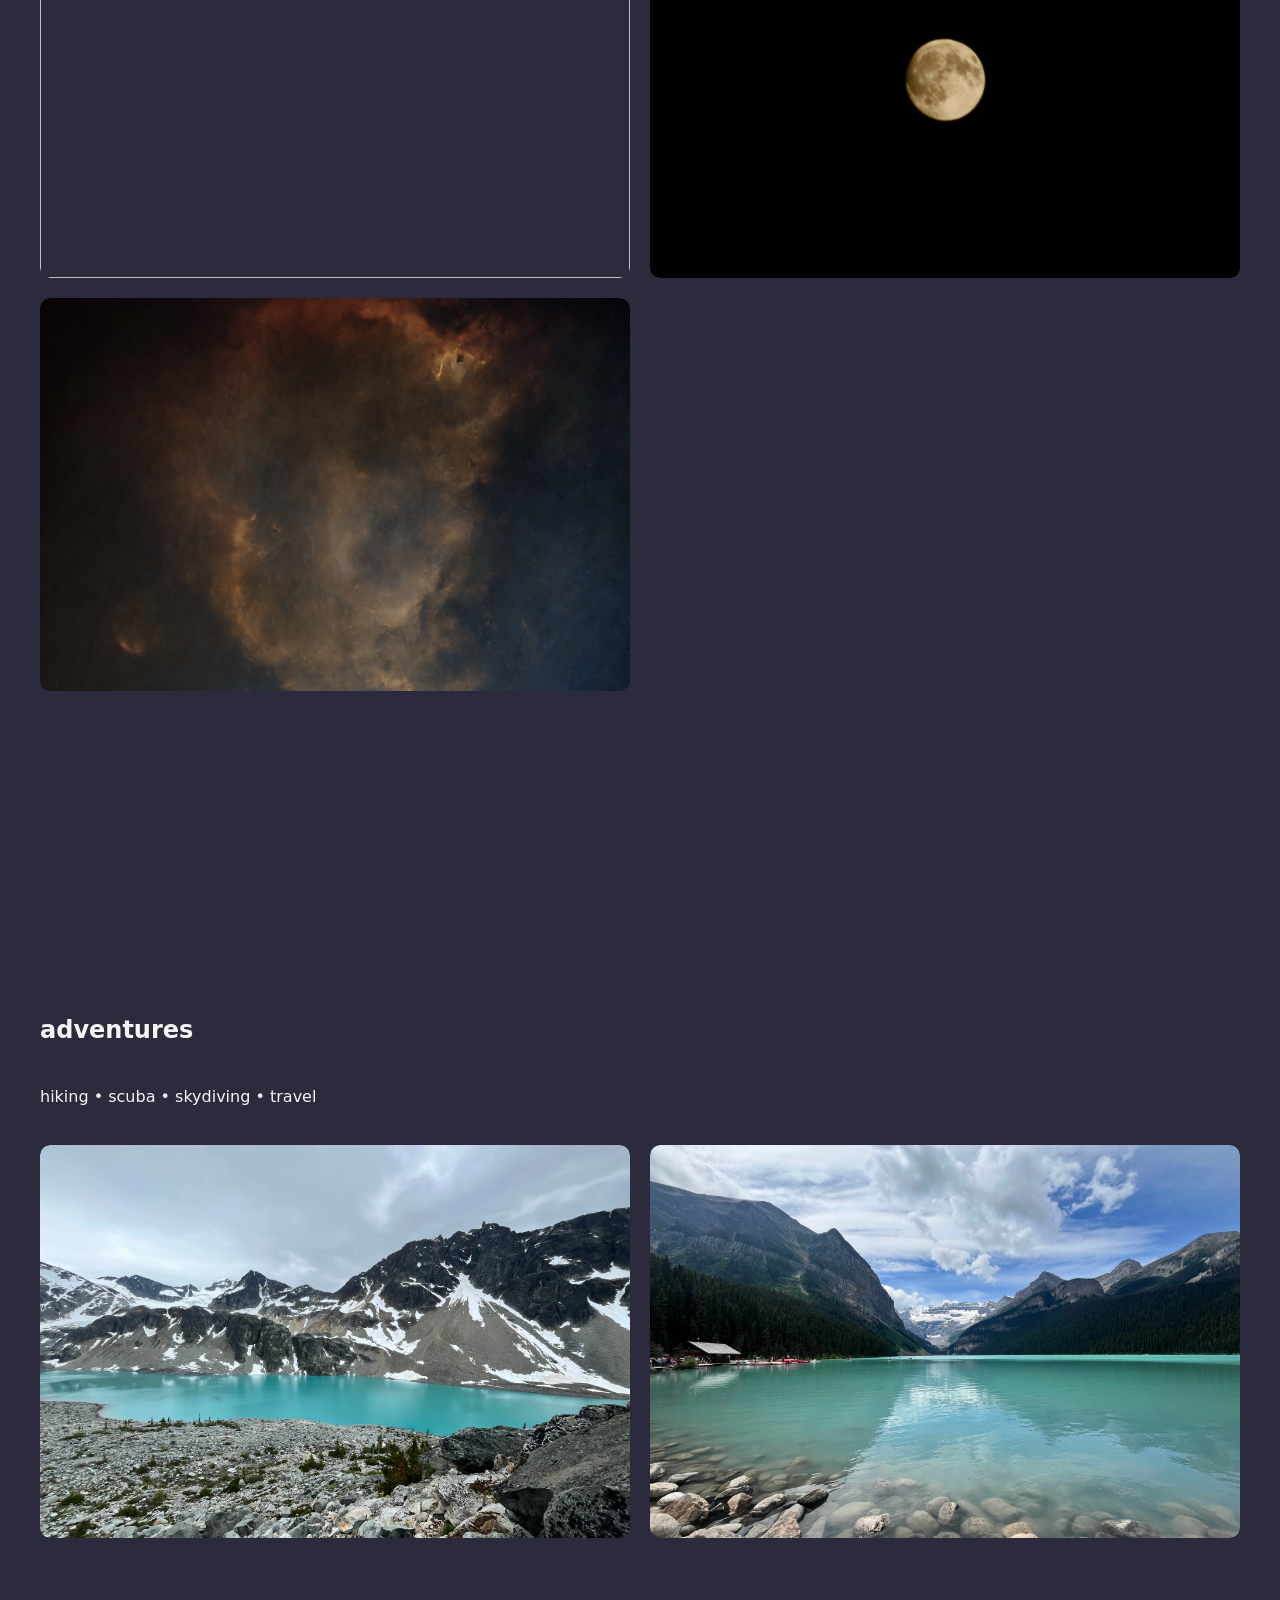
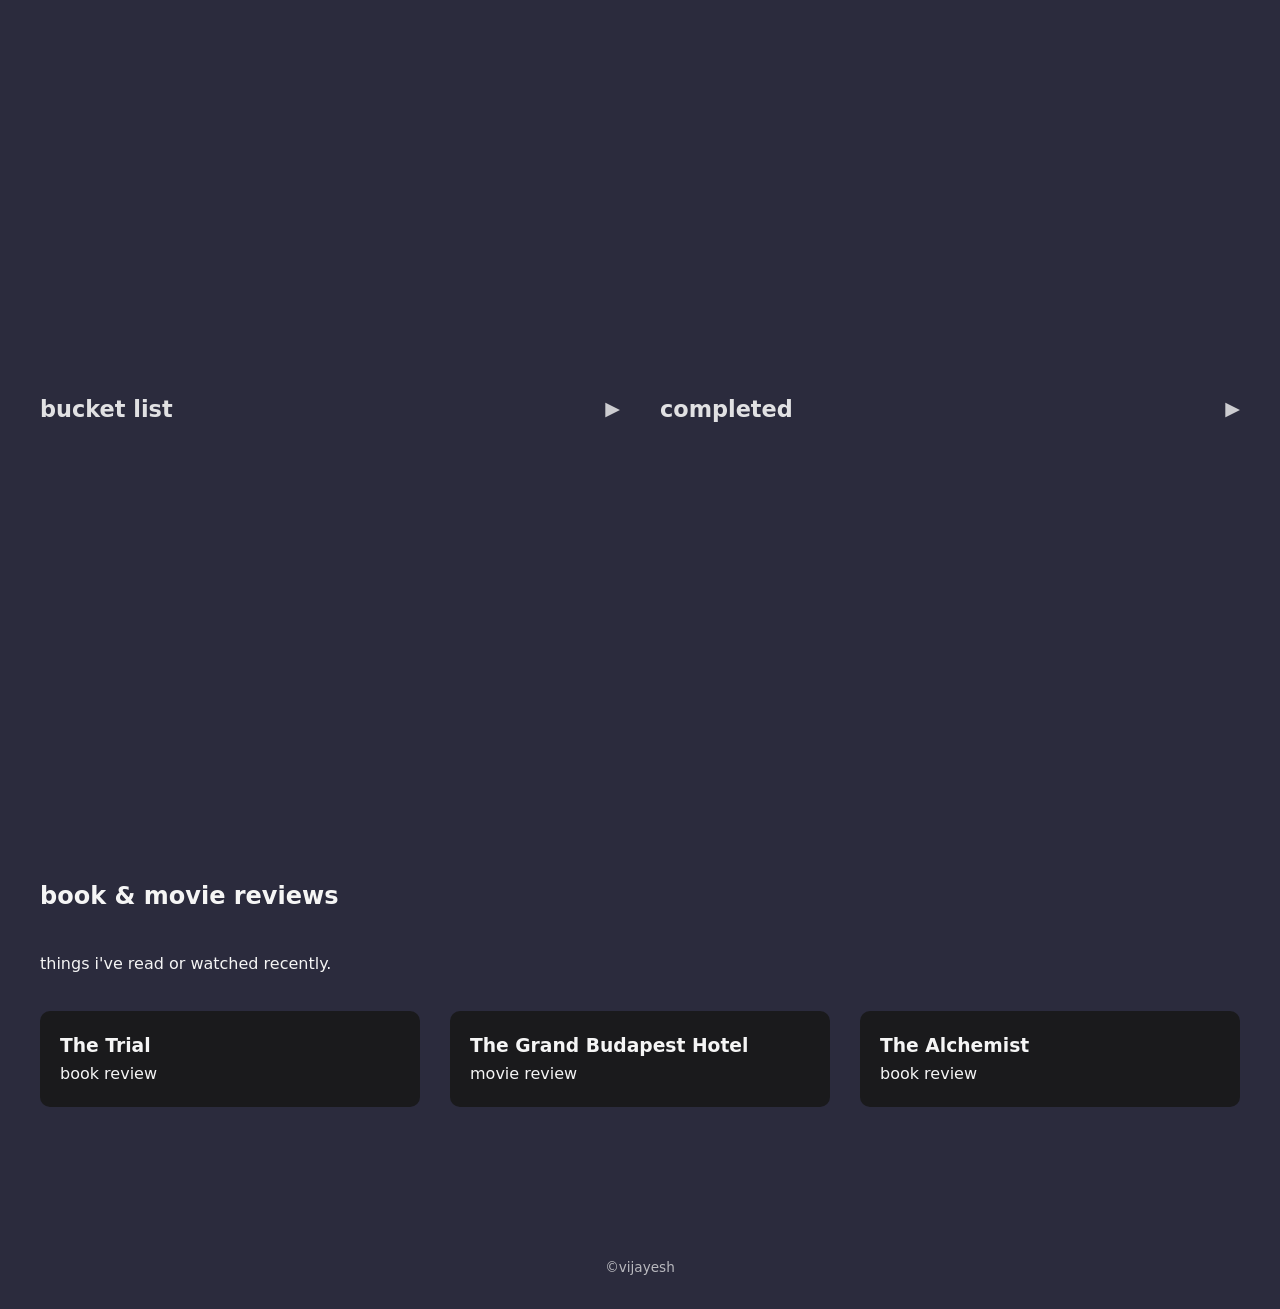
==== commit 5aa94a96: "adding a reviews section and career timeline" ====
--- a/index.html
+++ b/index.html
@@ -22,9 +22,11 @@
         <div class="nav-logo">vijayesh</div>
         <ul class="nav-links">
             <li><a href="#about">about</a></li>
+            <li><a href="#timeline">timeline</a></li>
             <li><a href="#engineering">engineering</a></li>
             <li><a href="#photos">photography</a></li>
             <li><a href="#adventure">adventures</a></li>
+            <li><a href="#reviews">reviews</a></li>
         </ul>
     </nav>
 
@@ -49,17 +51,66 @@
         </div>
     </section>
 
+    <section id="timeline" class="section">
+    <h2>experience timeline</h2>
+    <p class="section-subtitle">teams, internships, and engineering work i've been part of.</p>
+
+    <div class="timeline-horizontal">
+
+        <div class="timeline-item baja">
+            <div class="timeline-dot"></div>
+            <div class="timeline-card">
+                <div class="timeline-logo">
+                    <img src="images/baja2_logo.png" alt="baja logo">
+                </div>
+                <span class="timeline-date">2024 – present</span>
+                <h3>Baja SAE</h3>
+                <p>
+                    Worked on the mechatronics side of baja, contributing to electronics,
+                    vehicle systems, and practical engineering design.
+                </p>
+            </div>
+        </div>
+
+        <div class="timeline-item envo">
+            <div class="timeline-dot"></div>
+            <div class="timeline-card">
+                <div class="timeline-logo">
+                    <img src="images/envo_logo.png" alt="envo logo">
+                </div>
+                <span class="timeline-date">2025</span>
+                <h3>Envo Drive Systems</h3>
+                <p>
+                    Designing electronic system
+                    and product-focused development.
+                </p>
+            </div>
+        </div>
+
+        <div class="timeline-item tenstorrent">
+            <div class="timeline-dot"></div>
+            <div class="timeline-card">
+                <div class="timeline-logo">
+                    <img src="images/tenstorrent_logo.jpg" alt="tenstorrent logo">
+                </div>
+                <span class="timeline-date">2026</span>
+                <h3>Tenstorrent</h3>
+                <p>
+                    Upcoming internship in AI hardware,
+                    processor systems, and modern compute engineering.
+                </p>
+            </div>
+        </div>
+
+    </div>
+</section>
+
 
     <!-- engineering projects -->
     <section id="engineering" class="section">
         <h2>engineering projects</h2>
         <div class="grid">
 
-            <div class="card" data-project="spi">
-                <h3>spi fpga</h3>
-                <p>implemented spi master-slave on fpga.</p>
-            </div>
-
             <div class="card" data-project="rc4">
                 <h3>rc4 fpga accelerator</h3>
                 <p>parallel fpga brute-force architecture.</p>
@@ -96,7 +147,20 @@
 
 
         <div class="gallery-grid">
-        
+        <div class="image-wrapper">
+            <img src="images/startrails.jpg" data-lightbox="true">
+            <a href="images/startrails.jpg" download class="download-btn">
+                <svg viewBox="0 0 24 24" class="download-icon">
+                    <path fill="currentColor"
+                        d="M5 20h14a1 1 0 0 0 1-1v-3h-2v2H6v-2H4v3a1 1 0 0 0 1 1zm7-3l5-5h-3V4h-4v8H7l5 5z"/>
+                </svg>
+            </a>
+        </div>
+
+
+            
+
+
         <div class="image-wrapper">
             <img src="images/foggyclock.jpg" data-lightbox="true">
             <a href="images/foggyclock.jpg" download class="download-btn">
@@ -148,17 +212,6 @@
         </div>
 
 
-
-        <div class="image-wrapper">
-            <img src="images/astro1.jpg" data-lightbox="true">
-            <a href="images/astro1.jpg" download class="download-btn">
-                <svg viewBox="0 0 24 24" class="download-icon">
-                    <path fill="currentColor"
-                        d="M5 20h14a1 1 0 0 0 1-1v-3h-2v2H6v-2H4v3a1 1 0 0 0 1 1zm7-3l5-5h-3V4h-4v8H7l5 5z"/>
-                </svg>
-            </a>
-        </div>
-
         <div class="image-wrapper">
             <img src="images/astro2.jpg" data-lightbox="true">
             <a href="images/astro2.jpg" download class="download-btn">
@@ -192,6 +245,16 @@
         <div class="image-wrapper">
             <img src="images/astro5.jpg" data-lightbox="true">
             <a href="images/astro5.jpg" download class="download-btn">
+                <svg viewBox="0 0 24 24" class="download-icon">
+                    <path fill="currentColor"
+                        d="M5 20h14a1 1 0 0 0 1-1v-3h-2v2H6v-2H4v3a1 1 0 0 0 1 1zm7-3l5-5h-3V4h-4v8H7l5 5z"/>
+                </svg>
+            </a>
+        </div>
+
+        <div class="image-wrapper">
+            <img src="images/soul2.jpg" data-lightbox="true">
+            <a href="images/soul.jpg" download class="download-btn">
                 <svg viewBox="0 0 24 24" class="download-icon">
                     <path fill="currentColor"
                         d="M5 20h14a1 1 0 0 0 1-1v-3h-2v2H6v-2H4v3a1 1 0 0 0 1 1zm7-3l5-5h-3V4h-4v8H7l5 5z"/>
@@ -293,6 +356,33 @@
         </div>
     </section>
 
+    <!-- reviews -->
+<section id="reviews" class="section">
+    <h2>book & movie reviews</h2>
+    <p class="section-subtitle">things i've read or watched recently.</p>
+
+    <div class="grid">
+
+        <div class="card" data-project="trial">
+            <h3>The Trial</h3>
+            <p>book review</p>
+        </div>
+
+        <div class="card" data-project="hotel">
+            <h3>The Grand Budapest Hotel</h3>
+            <p>movie review</p>
+        </div>
+
+        <div class="card" data-project="alchemist">
+            <h3>The Alchemist</h3>
+            <p>book review</p>
+        </div>
+
+    </div>
+</section>
+
+
+
     <footer>
         <p>©vijayesh</p>
     </footer>
--- a/style.css
+++ b/style.css
@@ -568,3 +568,239 @@
     margin-top: 40px;   /* adjust spacing here */
 }
 
+.review-img {
+    width: 200px;
+    float: left;
+    margin: 10px 20px 10px 0;
+    border-radius: 10px;
+}
+
+/* horizontal timeline */
+.timeline-horizontal {
+    position: relative;
+    display: grid;
+    grid-template-columns: repeat(3, minmax(260px, 1fr));
+    gap: 30px;
+    margin-top: 50px;
+    align-items: start;
+}
+
+.timeline-horizontal::before {
+    content: "";
+    position: absolute;
+    top: 18px;
+    left: 8%;
+    right: 8%;
+    height: 3px;
+    background: #666;
+    z-index: 0;
+}
+
+.timeline-item {
+    position: relative;
+    z-index: 1;
+}
+
+.timeline-dot {
+    width: 18px;
+    height: 18px;
+    border-radius: 50%;
+    background: #fff;
+    margin: 9px auto 20px auto;
+    box-shadow: 0 0 0 6px rgba(255,255,255,0.08);
+}
+
+.timeline-card {
+    background: #1a1a1c;
+    border-radius: 12px;
+    padding: 20px;
+    min-height: 180px;
+    box-shadow: 0 6px 20px rgba(0,0,0,0.25);
+    transition: transform 0.2s ease, background 0.2s ease;
+}
+
+.timeline-card:hover {
+    transform: translateY(-4px);
+    background: #242427;
+}
+
+.timeline-date {
+    display: inline-block;
+    font-size: 0.9rem;
+    color: #aaa;
+    margin-bottom: 10px;
+}
+
+.timeline-card h3 {
+    margin-bottom: 10px;
+    font-size: 1.15rem;
+}
+
+.timeline-card p {
+    font-size: 0.96rem;
+    color: #ddd;
+    line-height: 1.65;
+}
+
+/* responsive */
+@media (max-width: 950px) {
+    .timeline-horizontal {
+        grid-template-columns: 1fr;
+        gap: 25px;
+    }
+
+    .timeline-horizontal::before {
+        left: 17px;
+        right: auto;
+        top: 0;
+        bottom: 0;
+        width: 3px;
+        height: auto;
+    }
+
+    .timeline-item {
+        display: grid;
+        grid-template-columns: 34px 1fr;
+        gap: 16px;
+        align-items: start;
+    }
+
+    .timeline-dot {
+        margin: 2px 0 0 0;
+    }
+}
+/* timeline card base */
+.timeline-horizontal {
+    position: relative;
+    display: grid;
+    grid-template-columns: repeat(3, minmax(260px, 1fr));
+    gap: 30px;
+    margin-top: 50px;
+    align-items: start;
+}
+
+.timeline-horizontal::before {
+    content: "";
+    position: absolute;
+    top: 22px;
+    left: 8%;
+    right: 8%;
+    height: 3px;
+    background: linear-gradient(to right, #d94f4f, #4caf50, #7b61ff);
+    opacity: 0.5;
+    z-index: 0;
+}
+
+.timeline-item {
+    position: relative;
+    z-index: 1;
+}
+
+.timeline-dot {
+    width: 18px;
+    height: 18px;
+    border-radius: 50%;
+    margin: 13px auto 20px auto;
+    box-shadow: 0 0 0 6px rgba(255,255,255,0.05);
+}
+
+.timeline-card {
+    background: #1a1a1c;
+    border-radius: 14px;
+    padding: 22px;
+    min-height: 220px;
+    box-shadow: 0 8px 24px rgba(0,0,0,0.28);
+    transition: transform 0.2s ease, box-shadow 0.2s ease;
+    border-top: 4px solid transparent;
+}
+
+.timeline-card:hover {
+    transform: translateY(-5px);
+    box-shadow: 0 14px 30px rgba(0,0,0,0.35);
+}
+
+.timeline-logo {
+    margin-bottom: 14px;
+}
+
+.timeline-logo img {
+    width: 70px;
+    height: auto;
+    object-fit: contain;
+    display: block;
+}
+
+.timeline-date {
+    display: inline-block;
+    font-size: 0.9rem;
+    color: #aaa;
+    margin-bottom: 10px;
+}
+
+.timeline-card h3 {
+    margin-bottom: 10px;
+    font-size: 1.15rem;
+}
+
+.timeline-card p {
+    font-size: 0.96rem;
+    color: #ddd;
+    line-height: 1.65;
+}
+
+/* baja */
+.timeline-item.baja .timeline-dot {
+    background: #d94f4f;
+}
+.timeline-item.baja .timeline-card {
+    border-top-color: #d94f4f;
+    background: linear-gradient(180deg, rgba(217,79,79,0.14) 0%, #1a1a1c 30%);
+}
+
+/* envo */
+.timeline-item.envo .timeline-dot {
+    background: #4caf50;
+}
+.timeline-item.envo .timeline-card {
+    border-top-color: #4caf50;
+    background: linear-gradient(180deg, rgba(76,175,80,0.14) 0%, #1a1a1c 30%);
+}
+
+/* tenstorrent */
+.timeline-item.tenstorrent .timeline-dot {
+    background: #7b61ff;
+}
+.timeline-item.tenstorrent .timeline-card {
+    border-top-color: #7b61ff;
+    background: linear-gradient(180deg, rgba(123,97,255,0.14) 0%, #1a1a1c 30%);
+}
+
+/* responsive */
+@media (max-width: 950px) {
+    .timeline-horizontal {
+        grid-template-columns: 1fr;
+        gap: 25px;
+    }
+
+    .timeline-horizontal::before {
+        left: 17px;
+        right: auto;
+        top: 0;
+        bottom: 0;
+        width: 3px;
+        height: auto;
+        background: linear-gradient(to bottom, #d94f4f, #4caf50, #7b61ff);
+    }
+
+    .timeline-item {
+        display: grid;
+        grid-template-columns: 34px 1fr;
+        gap: 16px;
+        align-items: start;
+    }
+
+    .timeline-dot {
+        margin: 2px 0 0 0;
+    }
+}
+
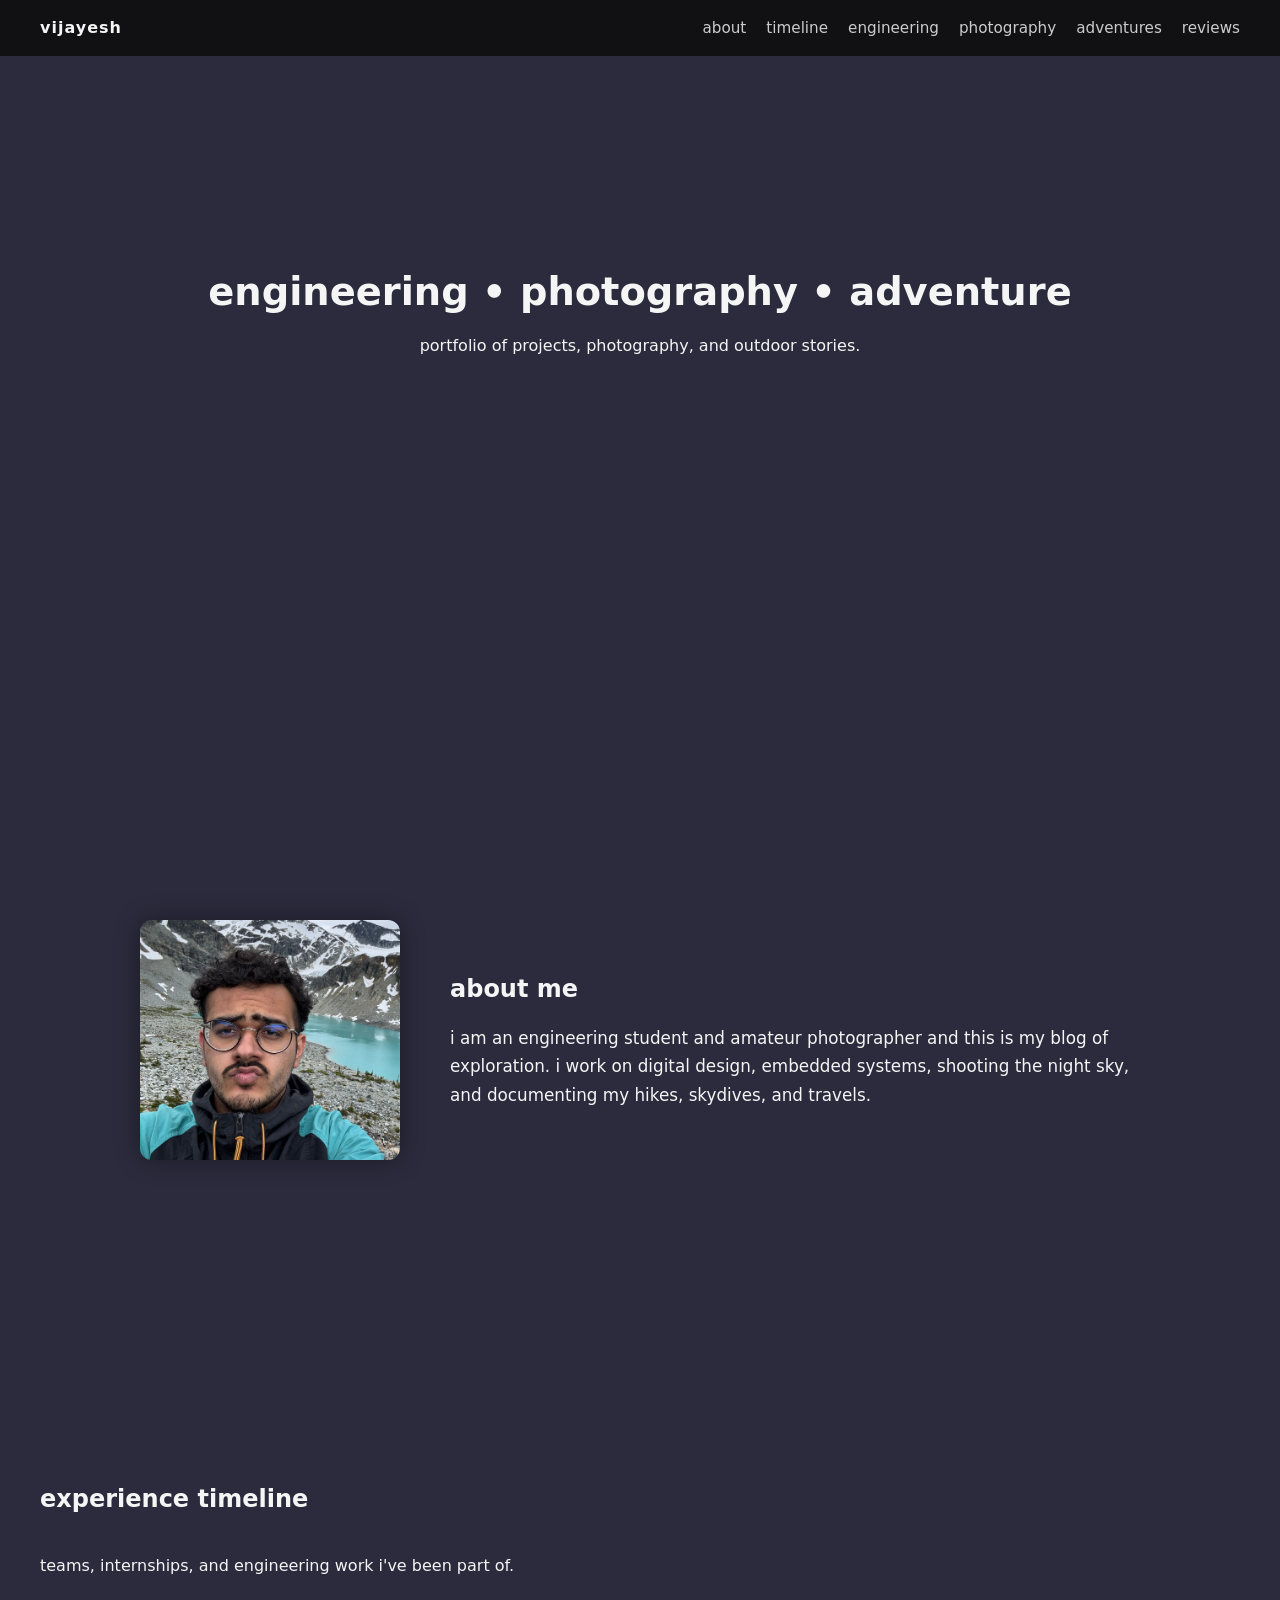
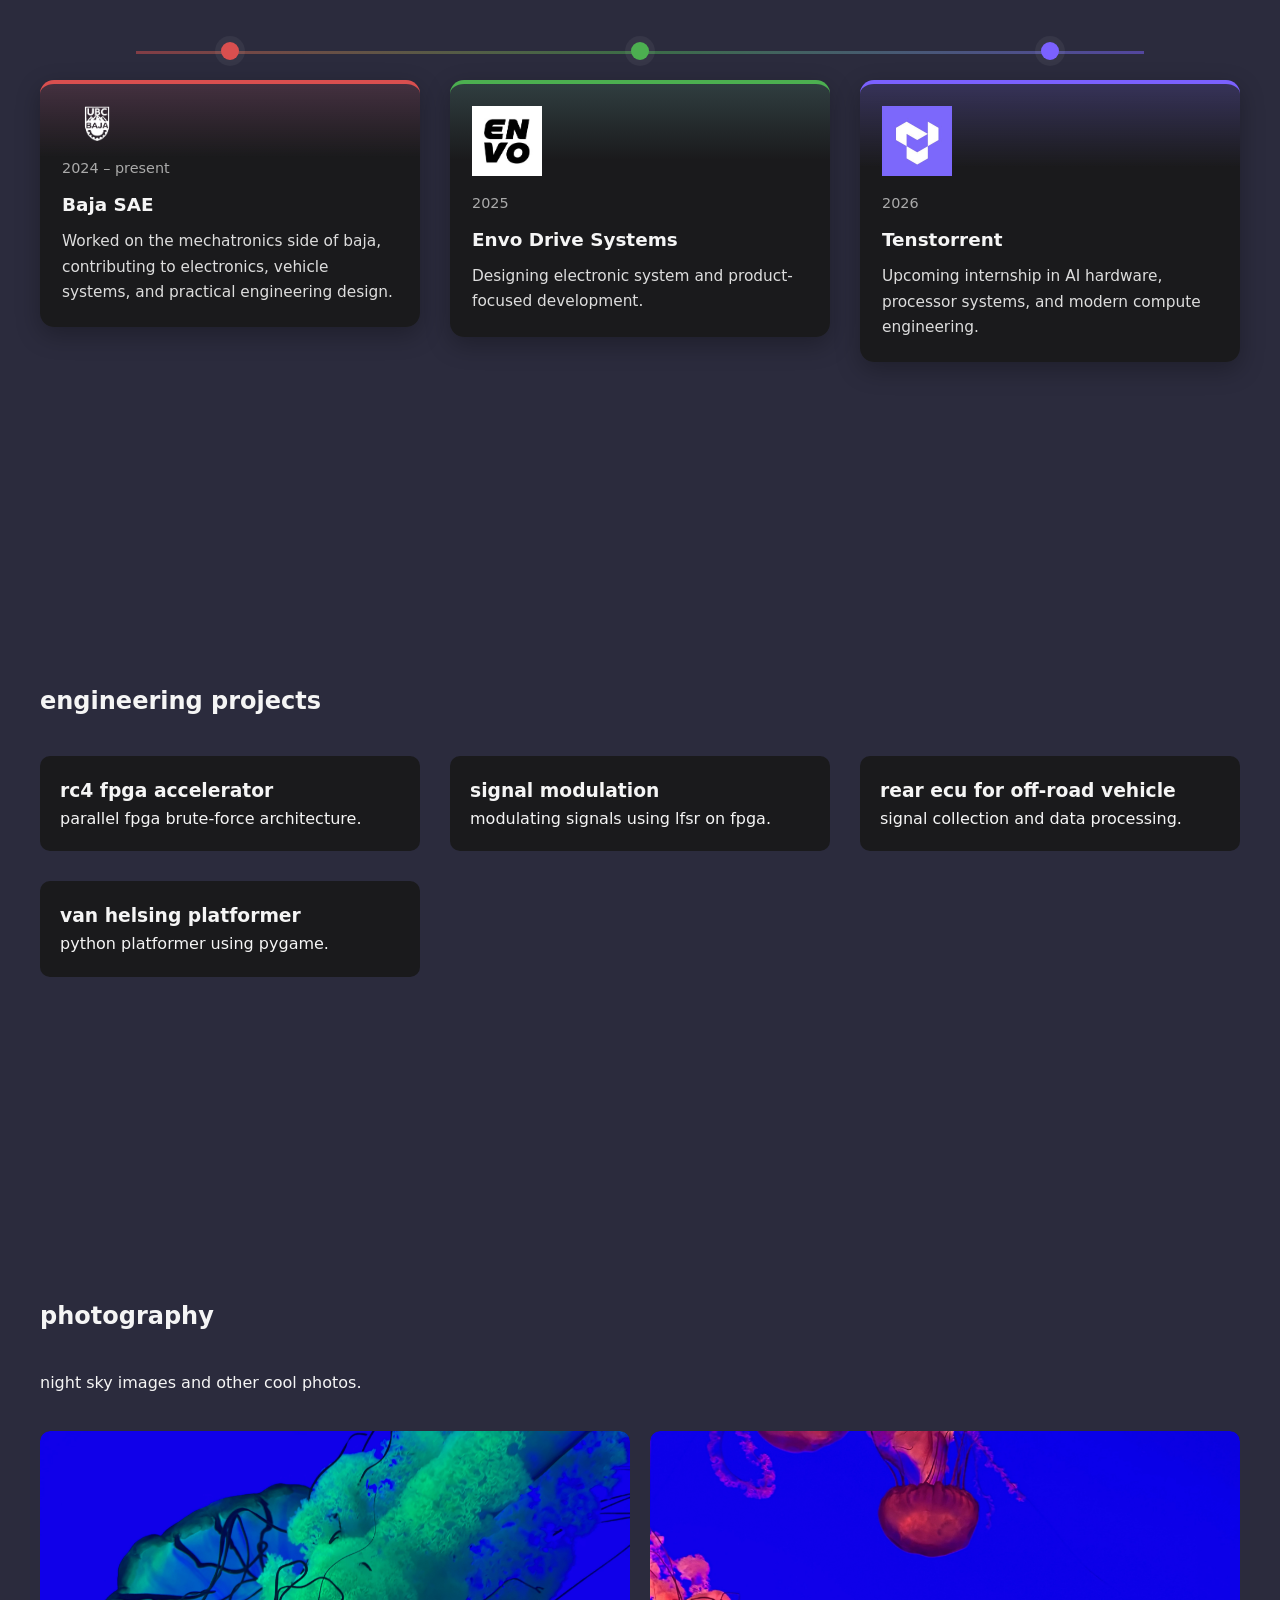
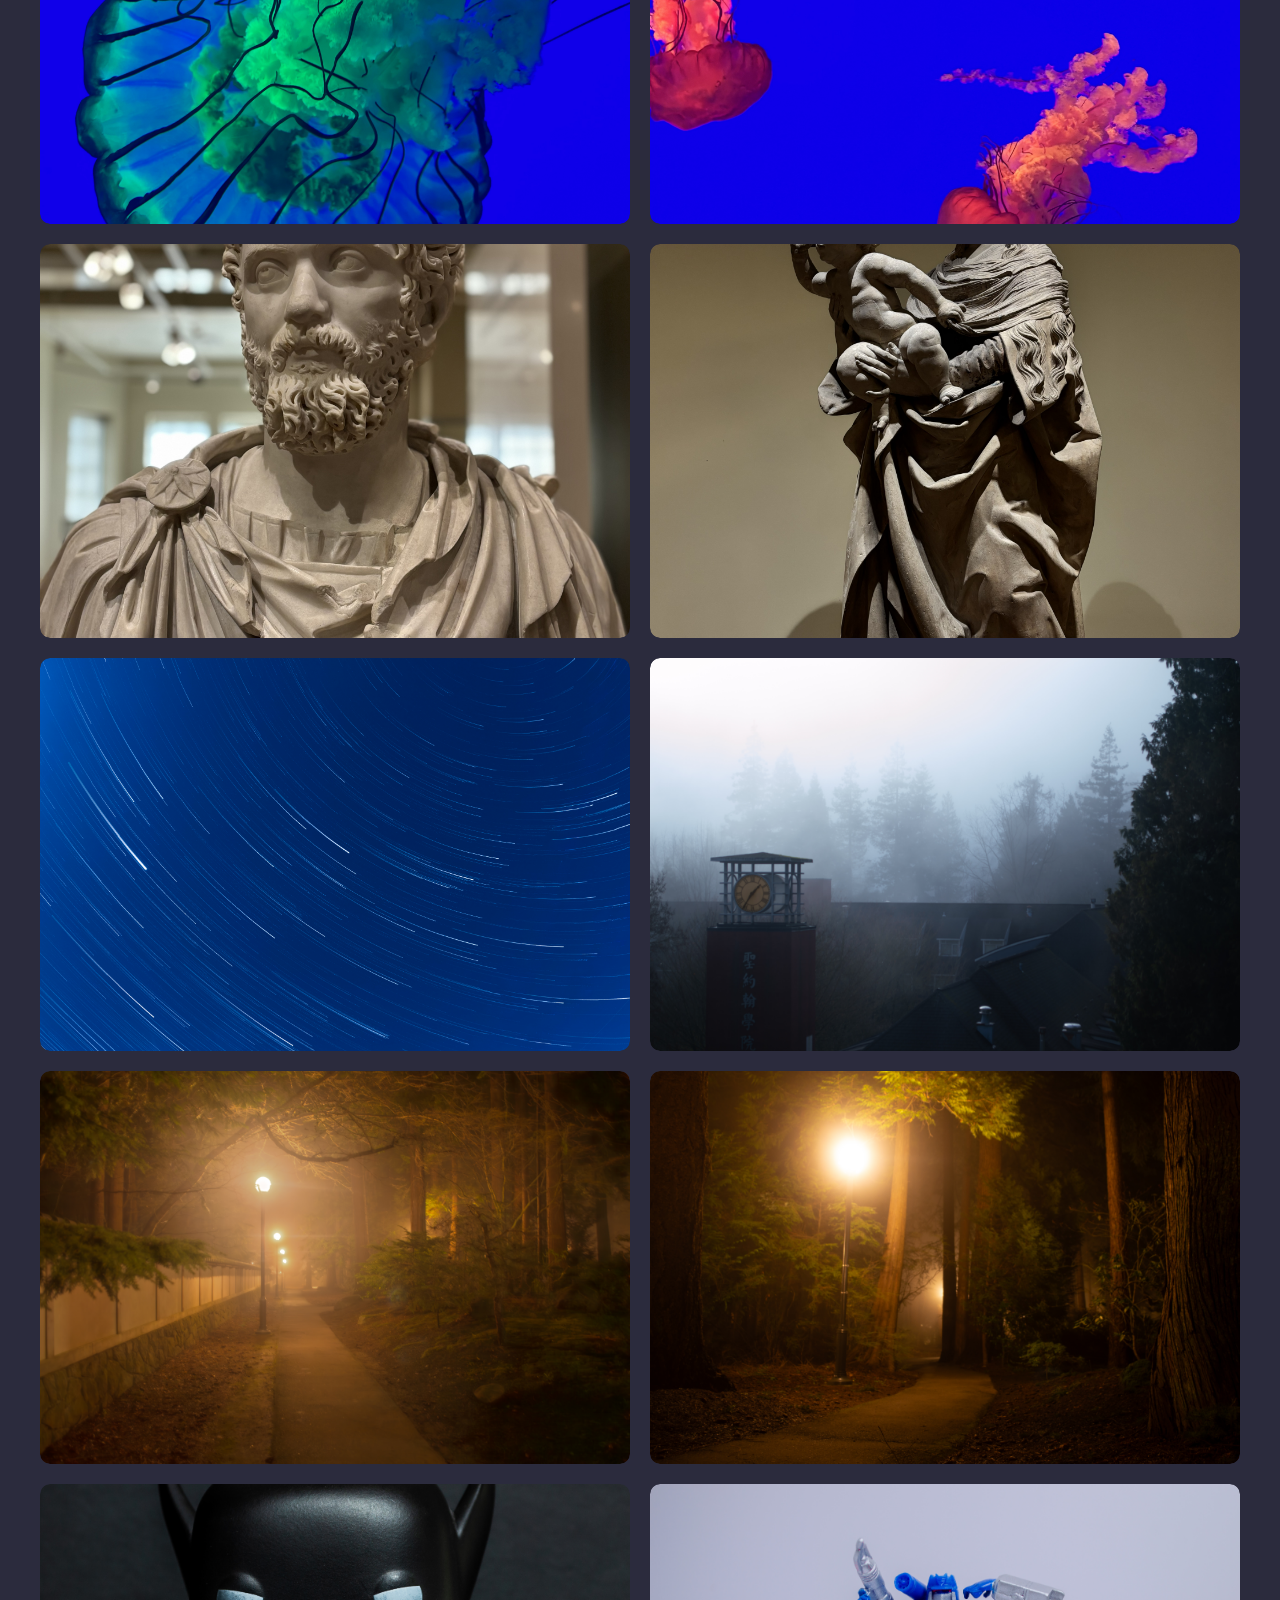
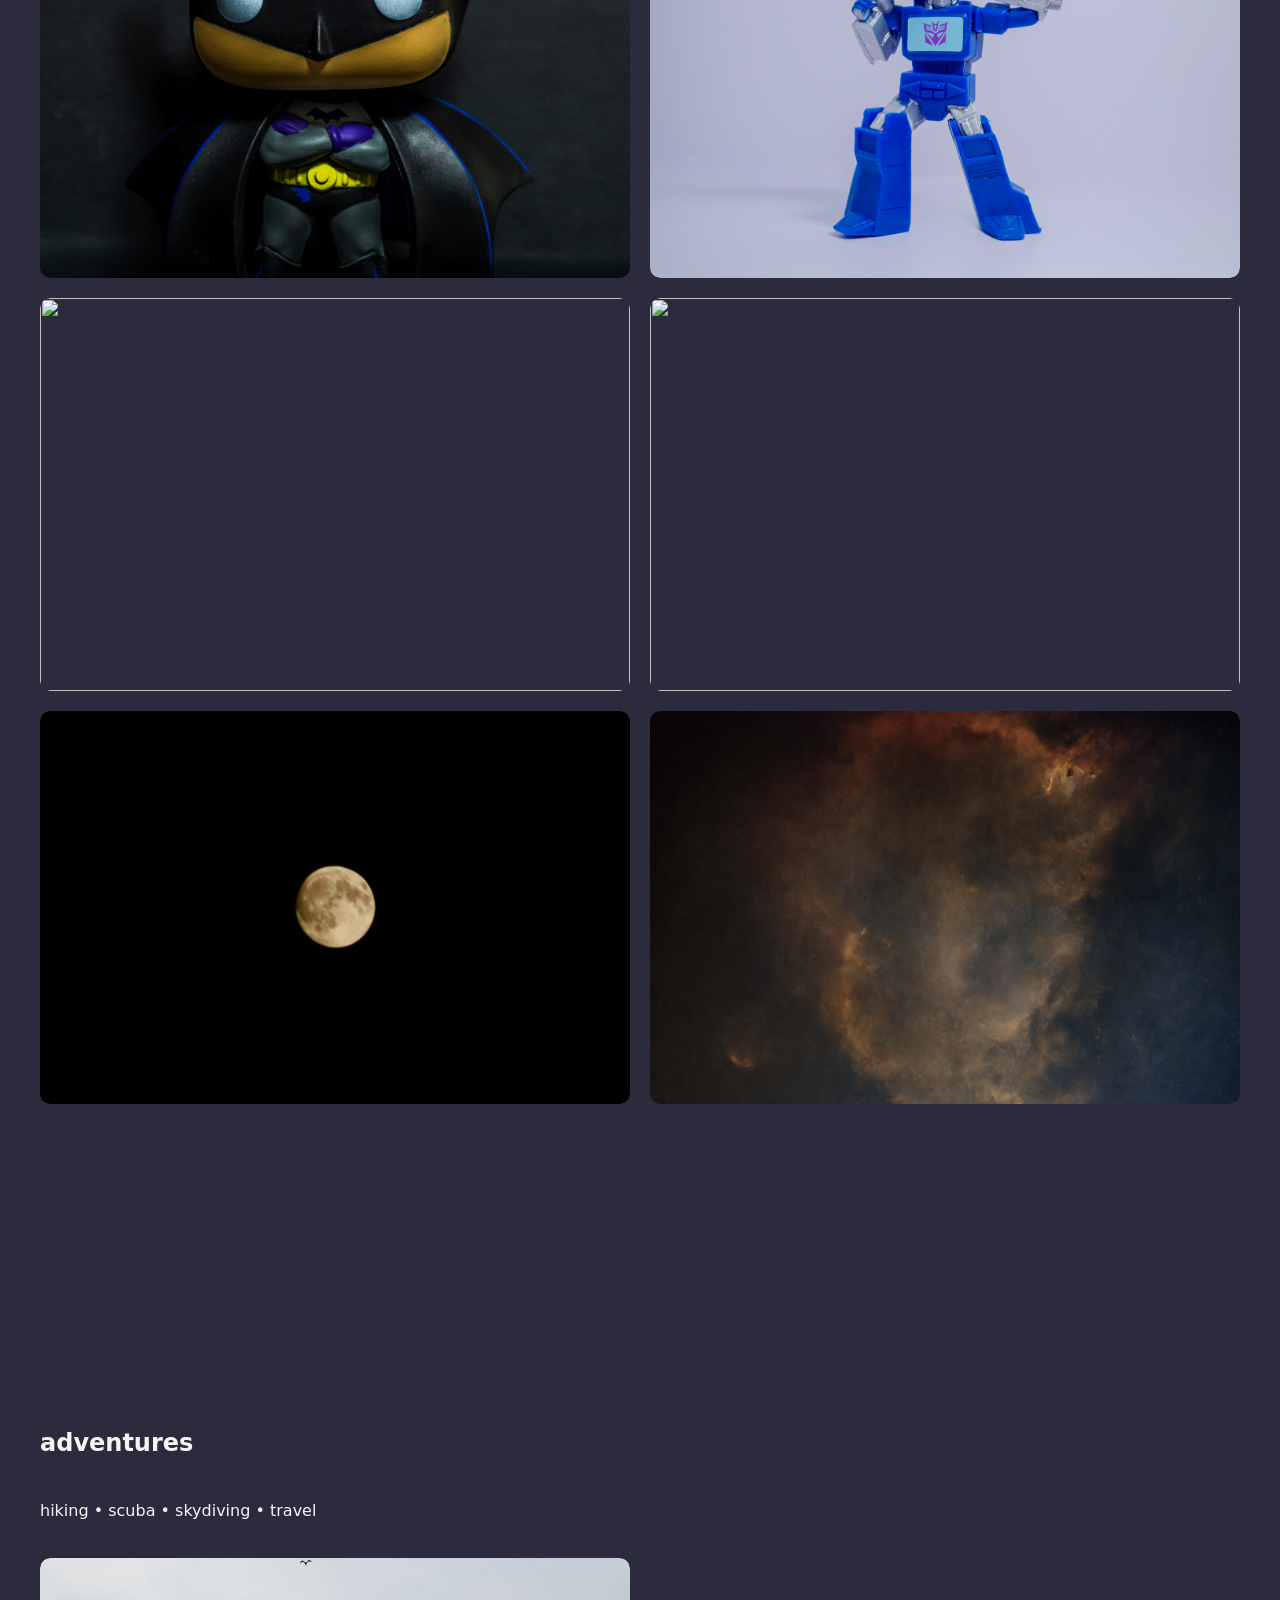
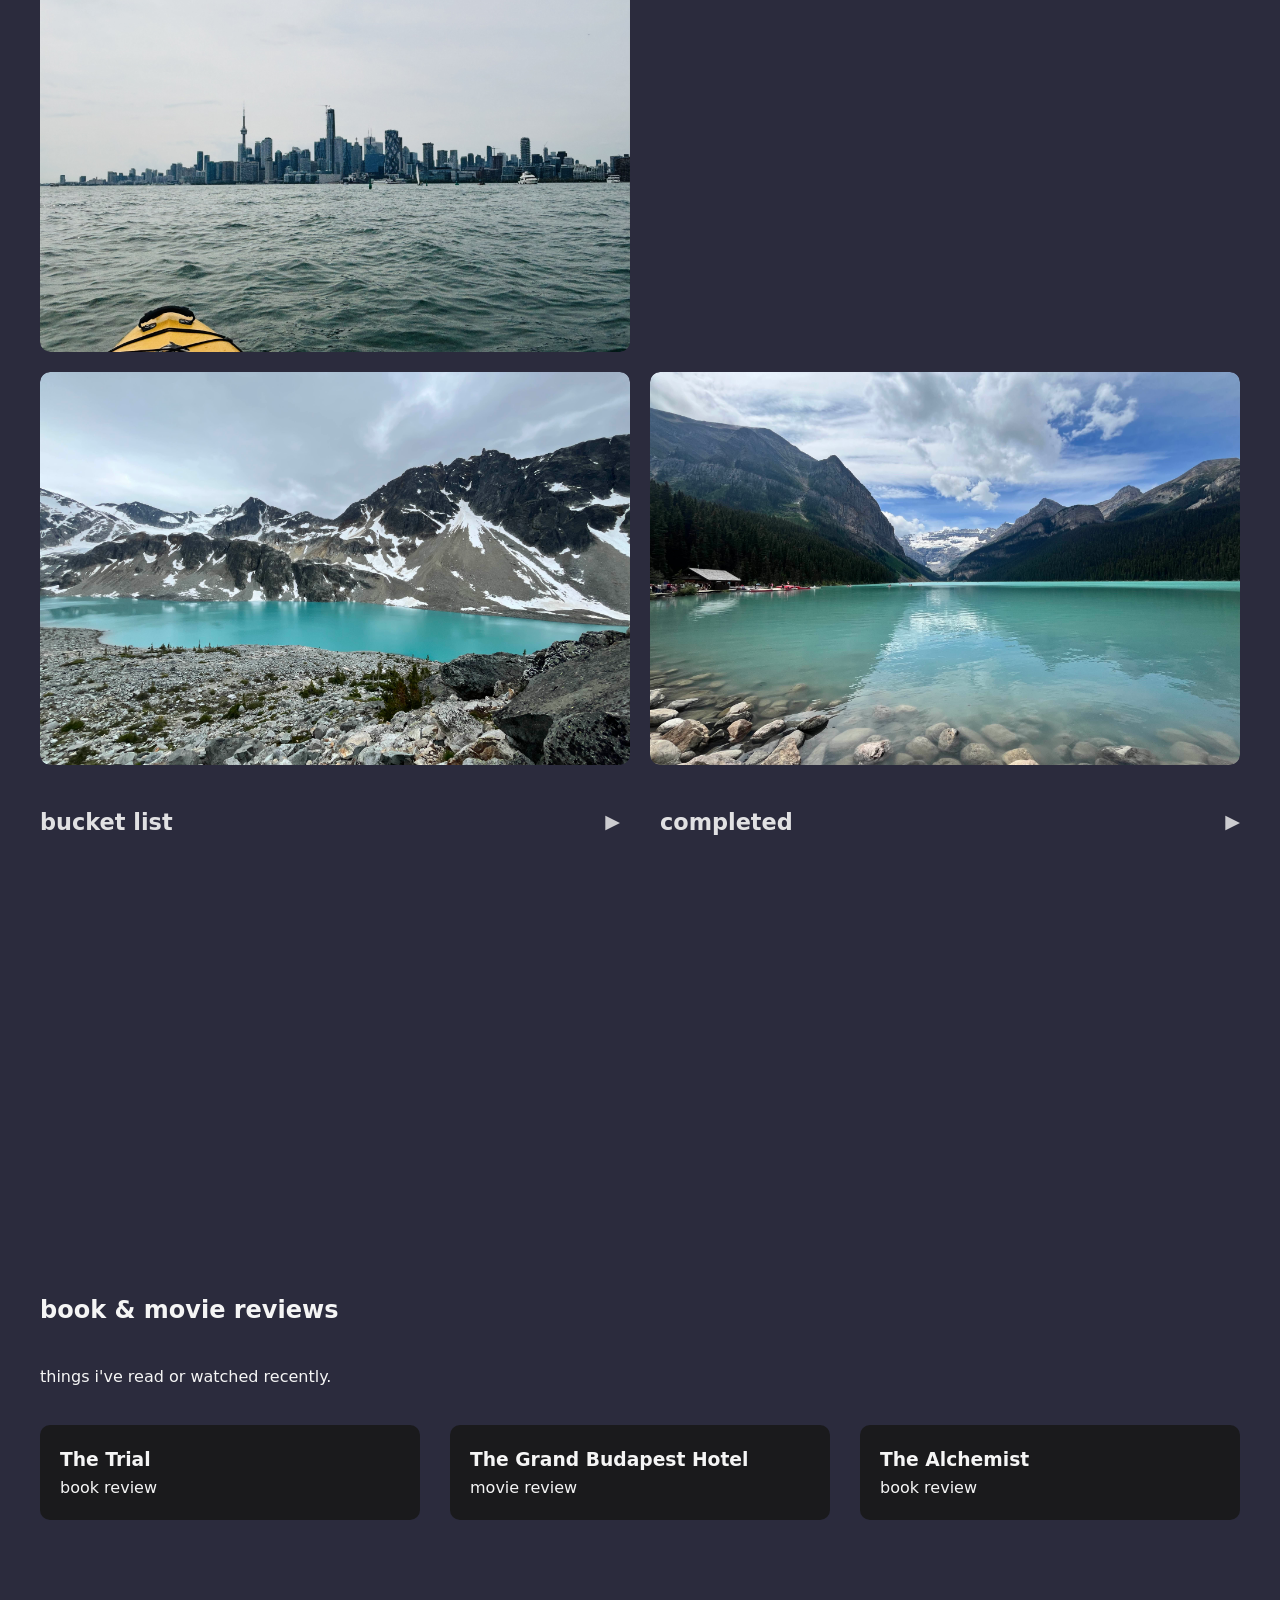
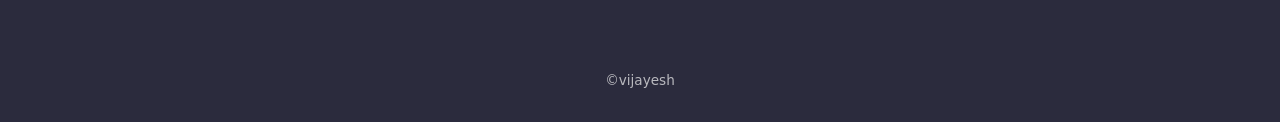
==== commit 9962f965: "addded photos" ====
--- a/index.html
+++ b/index.html
@@ -96,14 +96,14 @@
                 <span class="timeline-date">2026</span>
                 <h3>Tenstorrent</h3>
                 <p>
-                    Upcoming internship in AI hardware,
-                    processor systems, and modern compute engineering.
+                        Upcoming internship in AI hardware,
+                        processor systems, and modern compute engineering.
                 </p>
             </div>
         </div>
 
     </div>
-</section>
+    </section>
 
 
     <!-- engineering projects -->
@@ -147,6 +147,47 @@
 
 
         <div class="gallery-grid">
+
+
+        <div class="image-wrapper">
+            <img src="images/jelly2.jpg" data-lightbox="true">
+            <a href="images/jelly2.jpg" download class="download-btn">
+                <svg viewBox="0 0 24 24" class="download-icon">
+                    <path fill="currentColor"
+                        d="M5 20h14a1 1 0 0 0 1-1v-3h-2v2H6v-2H4v3a1 1 0 0 0 1 1zm7-3l5-5h-3V4h-4v8H7l5 5z"/>
+                </svg>
+            </a>
+        </div>
+
+        <div class="image-wrapper">
+            <img src="images/jelly1.jpg" data-lightbox="true">
+            <a href="images/jelly1.jpg" download class="download-btn">
+                <svg viewBox="0 0 24 24" class="download-icon">
+                    <path fill="currentColor"
+                        d="M5 20h14a1 1 0 0 0 1-1v-3h-2v2H6v-2H4v3a1 1 0 0 0 1 1zm7-3l5-5h-3V4h-4v8H7l5 5z"/>
+                </svg>
+            </a>
+        </div>
+
+        <div class="image-wrapper">
+            <img src="images/bust.jpg" data-lightbox="true">
+            <a href="images/bust.jpg" download class="download-btn">
+                <svg viewBox="0 0 24 24" class="download-icon">
+                    <path fill="currentColor"
+                        d="M5 20h14a1 1 0 0 0 1-1v-3h-2v2H6v-2H4v3a1 1 0 0 0 1 1zm7-3l5-5h-3V4h-4v8H7l5 5z"/>
+                </svg>
+            </a>
+        </div>
+        <div class="image-wrapper">
+            <img src="images/momson.jpg" data-lightbox="true">
+            <a href="images/momson.jpg" download class="download-btn">
+                <svg viewBox="0 0 24 24" class="download-icon">
+                    <path fill="currentColor"
+                        d="M5 20h14a1 1 0 0 0 1-1v-3h-2v2H6v-2H4v3a1 1 0 0 0 1 1zm7-3l5-5h-3V4h-4v8H7l5 5z"/>
+                </svg>
+            </a>
+        </div>
+        
         <div class="image-wrapper">
             <img src="images/startrails.jpg" data-lightbox="true">
             <a href="images/startrails.jpg" download class="download-btn">
@@ -158,9 +199,6 @@
         </div>
 
 
-            
-
-
         <div class="image-wrapper">
             <img src="images/foggyclock.jpg" data-lightbox="true">
             <a href="images/foggyclock.jpg" download class="download-btn">
@@ -232,15 +270,7 @@
             </a>
         </div>
 
-        <div class="image-wrapper">
-            <img src="images/astro4.jpg" data-lightbox="true">
-            <a href="images/astro4.jpg" download class="download-btn">
-                <svg viewBox="0 0 24 24" class="download-icon">
-                    <path fill="currentColor"
-                        d="M5 20h14a1 1 0 0 0 1-1v-3h-2v2H6v-2H4v3a1 1 0 0 0 1 1zm7-3l5-5h-3V4h-4v8H7l5 5z"/>
-                </svg>
-            </a>
-        </div>
+
 
         <div class="image-wrapper">
             <img src="images/astro5.jpg" data-lightbox="true">
@@ -273,24 +303,14 @@
         <div class="gallery-grid">
 
         <div class="image-wrapper">
-            <img src="images/wedgemount.jpg" data-lightbox="true">
-            <a href="images/wedgemount.jpg" download class="download-btn">
-                <svg viewBox="0 0 24 24" class="download-icon">
-                    <path fill="currentColor"
-                        d="M5 20h14a1 1 0 0 0 1-1v-3h-2v2H6v-2H4v3a1 1 0 0 0 1 1zm7-3l5-5h-3V4h-4v8H7l5 5z"/>
-                </svg>
-            </a>
-        </div>            
-        <div class="image-wrapper">
-            <img src="images/lakelouise.jpg" data-lightbox="true">
-            <a href="images/lakelouise.jpg" download class="download-btn">
-                <svg viewBox="0 0 24 24" class="download-icon">
-                    <path fill="currentColor"
-                        d="M5 20h14a1 1 0 0 0 1-1v-3h-2v2H6v-2H4v3a1 1 0 0 0 1 1zm7-3l5-5h-3V4h-4v8H7l5 5z"/>
-                </svg>
-            </a>
-        </div>
-
+            <img src="images/skyline.jpg" data-lightbox="true">
+            <a href="images/skyline.jpg" download class="download-btn">
+                <svg viewBox="0 0 24 24" class="download-icon">
+                    <path fill="currentColor"
+                        d="M5 20h14a1 1 0 0 0 1-1v-3h-2v2H6v-2H4v3a1 1 0 0 0 1 1zm7-3l5-5h-3V4h-4v8H7l5 5z"/>
+                </svg>
+            </a>
+        </div>
         <div class="image-wrapper">
             <video class="adventure-thumb" muted preload="metadata" playsinline>
                 <source src="videos/skydiving.mp4" type="video/mp4">
@@ -300,6 +320,29 @@
             <span id="video-lightbox-close">×</span>
             <video id="video-lightbox-video" controls playsinline></video>
         </div>
+
+        <div class="image-wrapper">
+            <img src="images/wedgemount.jpg" data-lightbox="true">
+            <a href="images/wedgemount.jpg" download class="download-btn">
+                <svg viewBox="0 0 24 24" class="download-icon">
+                    <path fill="currentColor"
+                        d="M5 20h14a1 1 0 0 0 1-1v-3h-2v2H6v-2H4v3a1 1 0 0 0 1 1zm7-3l5-5h-3V4h-4v8H7l5 5z"/>
+                </svg>
+            </a>
+        </div>            
+        <div class="image-wrapper">
+            <img src="images/lakelouise.jpg" data-lightbox="true">
+            <a href="images/lakelouise.jpg" download class="download-btn">
+                <svg viewBox="0 0 24 24" class="download-icon">
+                    <path fill="currentColor"
+                        d="M5 20h14a1 1 0 0 0 1-1v-3h-2v2H6v-2H4v3a1 1 0 0 0 1 1zm7-3l5-5h-3V4h-4v8H7l5 5z"/>
+                </svg>
+            </a>
+        </div>
+
+        
+
+
 
         <!--end of the gallery div-->
         </div>
@@ -320,7 +363,6 @@
                     <li>skiing</li>
                     <li>snowboarding</li>
                     <li>paraglide</li>
-                    <li>kayak in thousand islands</li>
                     <li>hike to panorama ridge</li>
                     <li>wakeboard</li>
                     <li>cold plunge</li>
@@ -333,7 +375,6 @@
                     <li>drift a car</li>
                     <li>bc caving</li>
                     <li>cross canada trip (train or car)</li>
-                    <li>boating license</li>
                 </ul>
             </div>
 
@@ -345,11 +386,13 @@
                 </div>
                 <ul class="collapsible-content adventure-list completed">
                     <li>skydiving (british columbia)</li>
-                    <li>hike wedgemount</li>
+                    <li>hike wedgemount (british columbia)</li>
                     <li>alaskan cruise</li>
                     <li>ride a camel (india)</li>
                     <li>gokarting (richmond)</li>
                     <li>escape room (kingston - improbable escapes)</li>
+                    <li>kayaking (toronto - cherry beach)</li>
+                    <li>boating license</li>
                 </ul>
             </div>
 
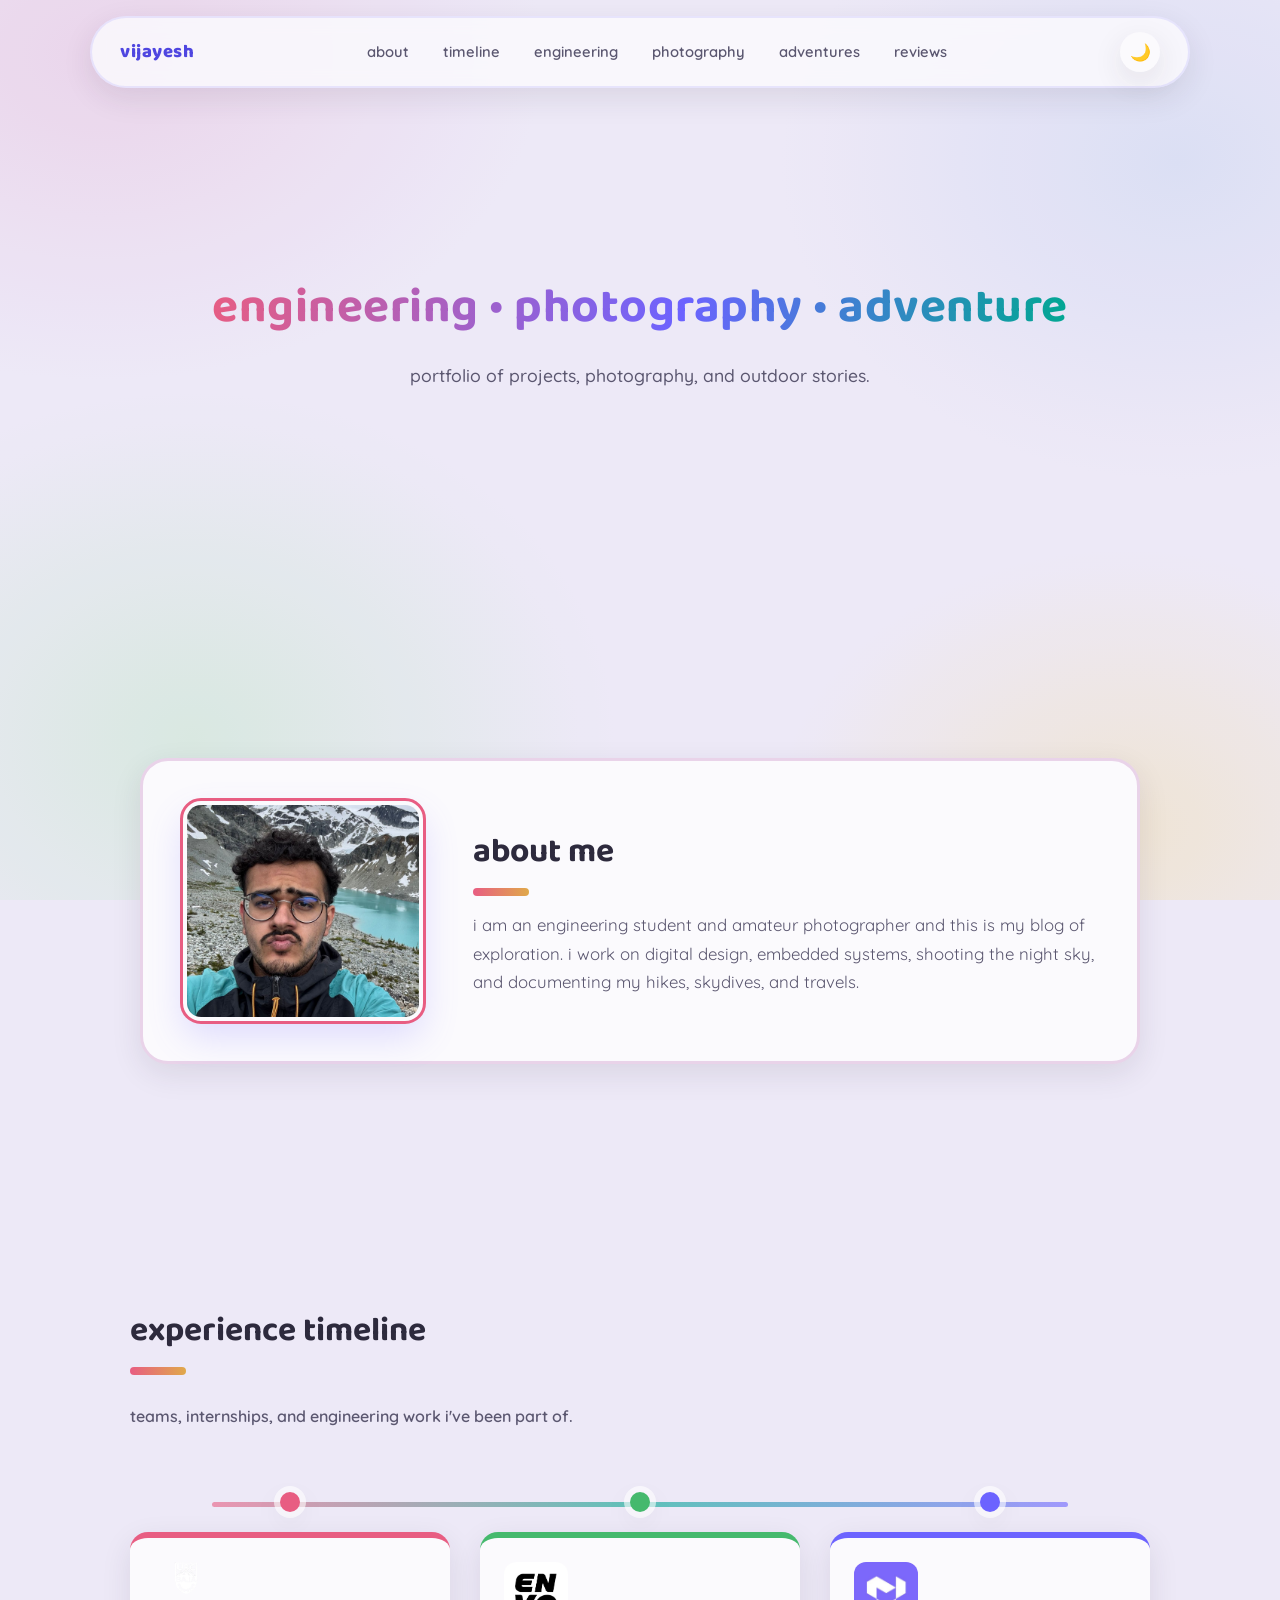
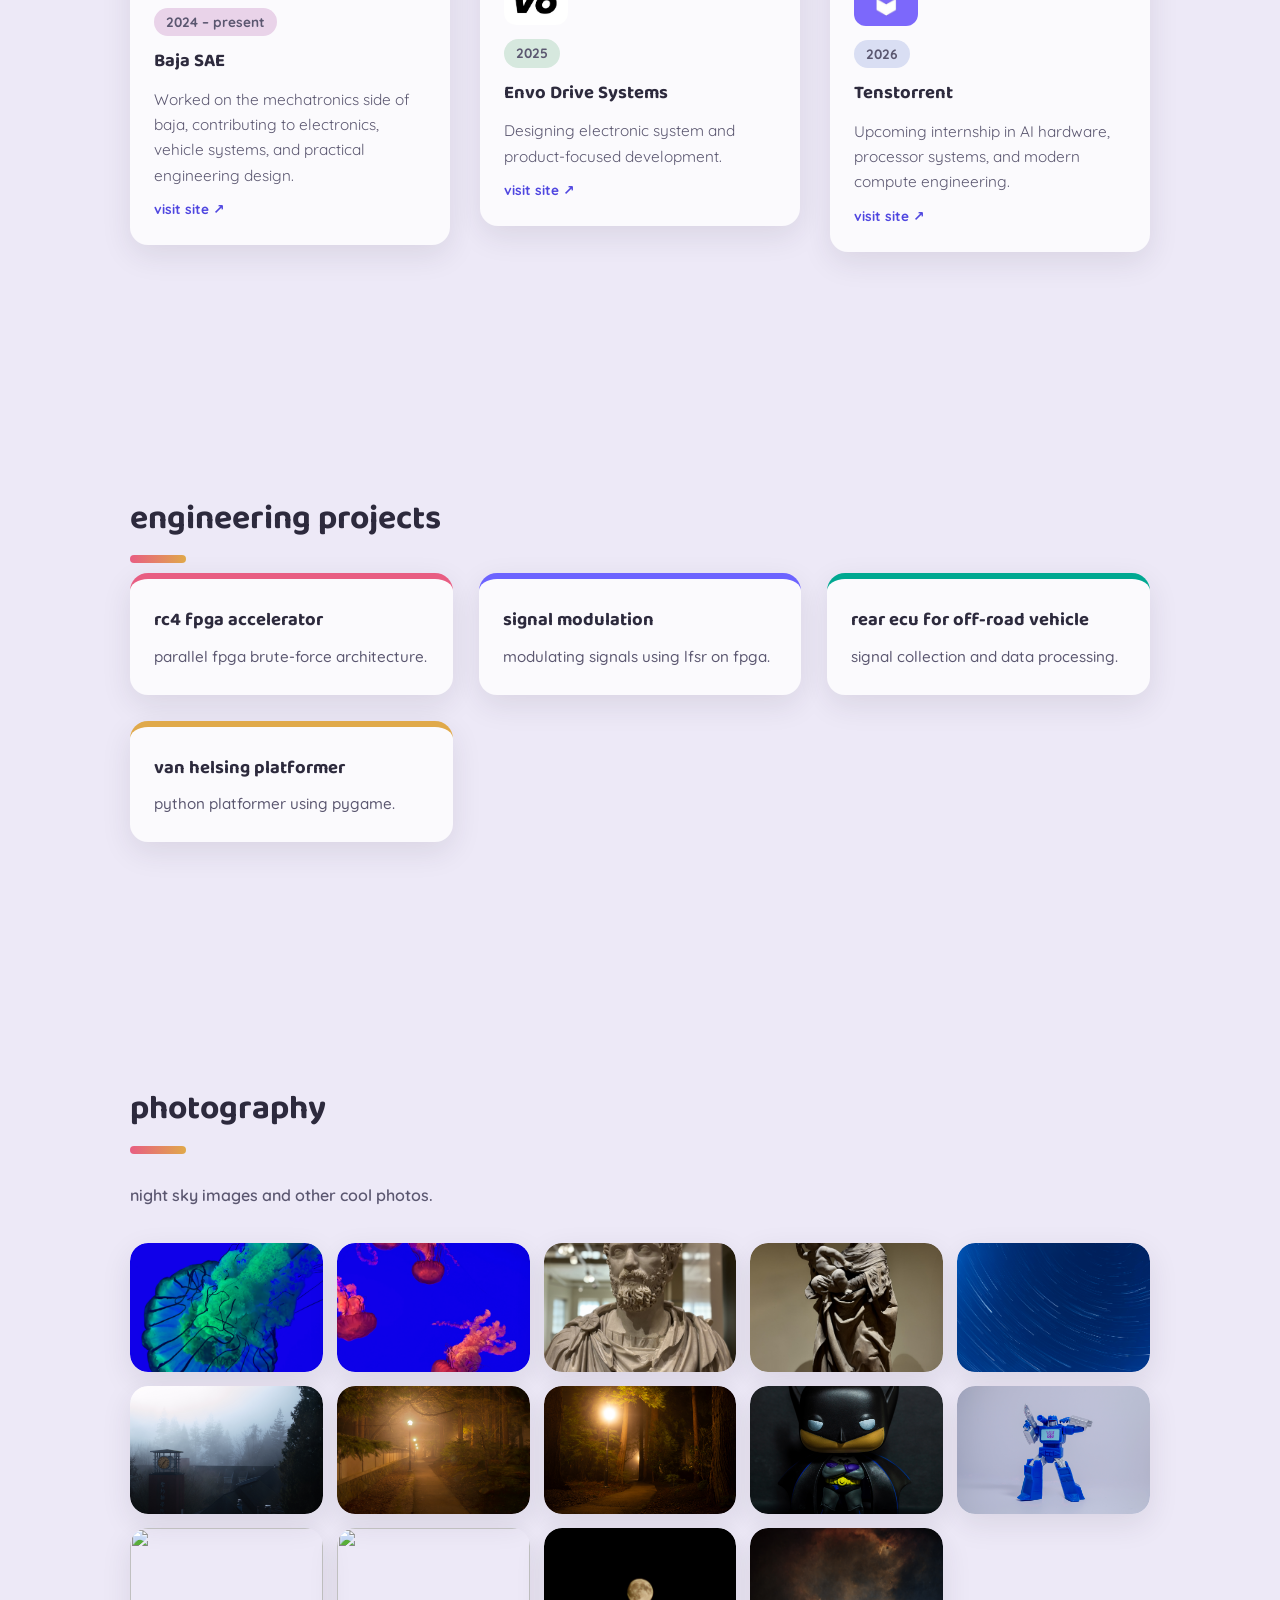
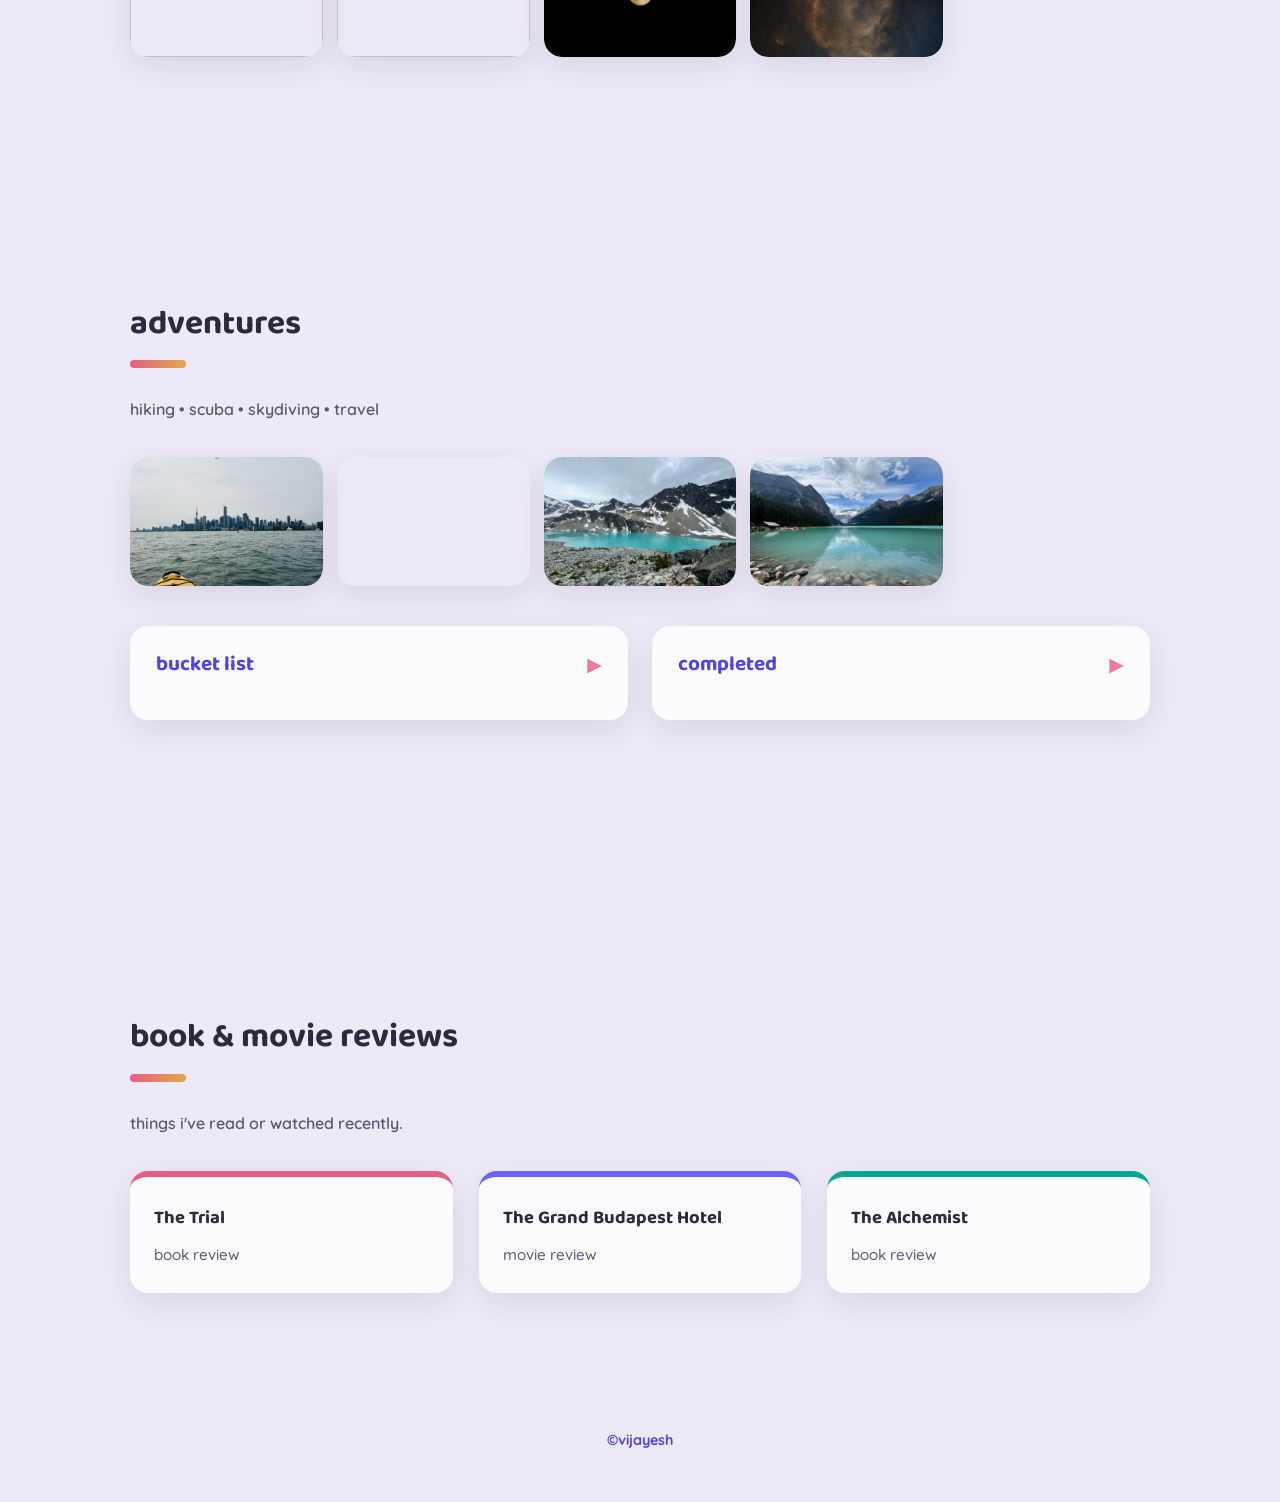
==== commit 5cba8b76: "site update" ====
--- a/index.html
+++ b/index.html
@@ -5,6 +5,21 @@
     <meta name="viewport" content="width=device-width, initial-scale=1.0" />
     <title>vijayesh | portfolio</title>
     <link rel="stylesheet" href="style.css" />
+
+    <!-- set theme before paint to avoid a flash of the wrong mode -->
+    <script>
+        (function () {
+            const saved = localStorage.getItem("theme");
+            const prefersDark = window.matchMedia("(prefers-color-scheme: dark)").matches;
+            const theme = saved || (prefersDark ? "dark" : "light");
+            if (theme === "dark") document.documentElement.setAttribute("data-theme", "dark");
+        })();
+    </script>
+
+    <!-- Whimsical fonts -->
+    <link rel="preconnect" href="https://fonts.googleapis.com">
+    <link rel="preconnect" href="https://fonts.gstatic.com" crossorigin>
+    <link href="https://fonts.googleapis.com/css2?family=Baloo+2:wght@500;600;700;800&family=Quicksand:wght@400;500;600;700&display=swap" rel="stylesheet">
 
     <!-- Prism.js syntax highlighting -->
     <link href="https://cdn.jsdelivr.net/npm/prismjs/themes/prism-tomorrow.css" rel="stylesheet" />
@@ -28,6 +43,9 @@
             <li><a href="#adventure">adventures</a></li>
             <li><a href="#reviews">reviews</a></li>
         </ul>
+        <div class="nav-right">
+            <button id="theme-toggle" aria-label="Toggle light and dark mode" title="Toggle light/dark mode">🌙</button>
+        </div>
     </nav>
 
     <!-- hero -->
@@ -59,7 +77,7 @@
 
         <div class="timeline-item baja">
             <div class="timeline-dot"></div>
-            <div class="timeline-card">
+            <a class="timeline-card" href="https://www.bajasae.net/" target="_blank" rel="noopener">
                 <div class="timeline-logo">
                     <img src="images/baja2_logo.png" alt="baja logo">
                 </div>
@@ -69,12 +87,13 @@
                     Worked on the mechatronics side of baja, contributing to electronics,
                     vehicle systems, and practical engineering design.
                 </p>
-            </div>
+                <span class="visit-link">visit site</span>
+            </a>
         </div>
 
         <div class="timeline-item envo">
             <div class="timeline-dot"></div>
-            <div class="timeline-card">
+            <a class="timeline-card" href="https://envodrive.com/" target="_blank" rel="noopener">
                 <div class="timeline-logo">
                     <img src="images/envo_logo.png" alt="envo logo">
                 </div>
@@ -84,12 +103,13 @@
                     Designing electronic system
                     and product-focused development.
                 </p>
-            </div>
+                <span class="visit-link">visit site</span>
+            </a>
         </div>
 
         <div class="timeline-item tenstorrent">
             <div class="timeline-dot"></div>
-            <div class="timeline-card">
+            <a class="timeline-card" href="https://tenstorrent.com/" target="_blank" rel="noopener">
                 <div class="timeline-logo">
                     <img src="images/tenstorrent_logo.jpg" alt="tenstorrent logo">
                 </div>
@@ -99,7 +119,8 @@
                         Upcoming internship in AI hardware,
                         processor systems, and modern compute engineering.
                 </p>
-            </div>
+                <span class="visit-link">visit site</span>
+            </a>
         </div>
 
     </div>
@@ -439,7 +460,9 @@
     <!-- image lightbox -->
     <div id="lightbox">
         <span id="lightbox-close">×</span>
+        <span id="lightbox-prev" class="lightbox-nav">&#10094;</span>
         <img id="lightbox-img" src="" alt="enlarged image" />
+        <span id="lightbox-next" class="lightbox-nav">&#10095;</span>
     </div>
 
     <script src="script.js"></script>
--- a/style.css
+++ b/style.css
@@ -1,806 +1,982 @@
-/* reset-ish */
-* {
-    margin: 0;
-    padding: 0;
-    box-sizing: border-box;
-}
-
-body {
-    background: #2b2b3d;
-    color: #f5f5f5;
-    font-family: system-ui, -apple-system, BlinkMacSystemFont, "Inter", sans-serif;
-    line-height: 1.6;
-}
-
-/* navbar */
-
-nav {
-    width: 100%;
-    position: fixed;
-    top: 0;
-    left: 0;
-    padding: 15px 40px;
-    display: flex;
-    justify-content: space-between;
-    align-items: center;
-    background: rgba(15, 15, 15, 0.9);
-    backdrop-filter: blur(6px);
-    z-index: 1000;
-}
-
-.nav-logo {
-    font-weight: 600;
-    letter-spacing: 1px;
-}
-
-.nav-links {
-    list-style: none;
-    display: flex;
-    gap: 20px;
-}
-
-.nav-links a {
-    color: #ccc;
-    text-decoration: none;
-    font-size: 0.95rem;
-    transition: color 0.2s;
-}
-
-.nav-links a:hover {
-    color: #fff;
-}
-
-/* hero */
-
-.hero {
-    height: 60vh;
-    display: flex;
-    flex-direction: column;
-    justify-content: center;
-    align-items: center;
-    text-align: center;
-    padding: 0 20px;
-    padding-top: 80px; /* space for navbar */
-}
-
-.hero h1 {
-    font-size: 2.4rem;
-    margin-bottom: 10px;
-}
-
-/* sections */
-
-.section {
-    padding: 120px 40px;
-}
-
-section + section {
-    margin-top: 80px;
-}
-
-.section h2,
-.section-subtitle {
-    margin-bottom: 35px;
-}
-
-
-/* about text */
-
-#about p {
-    max-width: 750px;
-    font-size: 1.05rem;
-}
-
-/* engineering grid */
-
-.grid {
-    display: grid;
-    grid-template-columns: repeat(auto-fill, minmax(320px, 1fr));
-    gap: 30px;
-}
-
-
-.card {
-    background: #1a1a1c;
-    padding: 20px;
-    border-radius: 10px;
-    cursor: pointer;
-    transition: background 0.2s, transform 0.2s;
-}
-
-.card:hover {
-    background: #242427;
-    transform: translateY(-4px);
-}
-
-/* galleries */
-
-.gallery-grid {
-    display: grid;
-    grid-template-columns: repeat(auto-fill, minmax(400px, 1fr));
-    gap: 20px;
-    width: 100%;
-}
-
-
-.gallery-grid img {
-    width: 100%;
-    border-radius: 10px;
-    object-fit: cover;
-    cursor: zoom-in;
-}
-
-/* footer */
-
-footer {
-    text-align: center;
-    padding: 30px 10px;
-    font-size: 0.85rem;
-    opacity: 0.7;
-}
-
-/* slide-in project panel */
-
-#project-panel {
-    position: fixed;
-    top: 0;
-    right: -100%;
-    width: 700px;
-    max-width: 100%;
-    height: 100%;
-    background: #000;
-    padding: 40px 32px;
-    box-shadow: -6px 0 24px rgba(0, 0, 0, 0.5);
-    z-index: 2000;
-    transition: right 0.35s ease;
-    overflow-y: auto;
-}
-
-#project-panel.open {
-    right: 0;
-}
-
-#panel-close {
-    position: absolute;
-    top: 18px;
-    right: 25px;
-    background: none;
-    border: none;
-    color: #fff;
-    font-size: 32px;
-    cursor: pointer;
-}
-
-#project-content h2 {
-    margin-top: 10px;
-    margin-bottom: 15px;
-    font-size: 1.5rem;
-}
-
-#project-content p {
-    margin-bottom: 14px;
-    font-size: 0.95rem;
-}
-
-.project-img {
-    width: 100%;
-    border-radius: 10px;
-    margin: 18px 0;
-    cursor: zoom-in;
-}
-
-.code-block {
-    background: #1e1e1e;
-    padding: 14px;
-    border-radius: 8px;
-    font-family: monospace;
-    white-space: pre-wrap;
-    font-size: 0.85rem;
-    margin: 16px 0;
-}
-
-/* lightbox */
-
-#lightbox {
-    position: fixed;
-    inset: 0;
-    background: rgba(0, 0, 0, 0.88);
-    display: flex;
-    justify-content: center;
-    align-items: center;
-    opacity: 0;
-    pointer-events: none;
-    transition: opacity 0.25s ease;
-    z-index: 3000;
-}
-
-#lightbox.open {
-    opacity: 1;
-    pointer-events: auto;
-}
-
-#lightbox-img {
-    max-width: 90%;
-    max-height: 85%;
-    border-radius: 10px;
-    box-shadow: 0 0 28px rgba(0, 0, 0, 0.7);
-}
-
-#lightbox-close {
-    position: absolute;
-    top: 18px;
-    right: 32px;
-    font-size: 40px;
-    color: #fff;
-    cursor: pointer;
-    user-select: none;
-}
-
-/* responsive */
-
-@media (max-width: 768px) {
-    .hero {
-        height: 55vh;
-    }
-
-    .hero h1 {
-        font-size: 2rem;
-    }
-
-    .section {
-        padding: 50px 20px;
-    }
-
-    #project-panel {
-        width: 100%;
-    }
-}
-
-/* ABOUT SECTION WITH PHOTO */
-
-.about-section {
-    padding-top: 200px;
-    margin-top: 300px;
-}
-
-.about-container {
-    display: flex;
-    align-items: center;
-    gap: 50px;
-    max-width: 1000px;
-    margin: 0 auto;
-}
-
-.about-photo {
-    width: 260px;
-    height: 240px;
-    object-fit: cover;
-    border-radius: 12px;
-    box-shadow: 0 0 25px rgba(0,0,0,0.4);
-}
-
-.about-text {
-    flex: 1;
-}
-
-.about-text h2 {
-    margin-bottom: 15px;
-}
-
-.about-text p {
-    font-size: 1.05rem;
-    line-height: 1.7;
-}
-
-/* responsive: stack photo & text on small screens */
-@media (max-width: 750px) {
-    .about-container {
-        flex-direction: column;
-        text-align: center;
-    }
-
-    .about-photo {
-        width: 200px;
-        height: 200px;
-    }
-}
-.about-section {
-    margin-top: 180px !important;
-}
-.project-video {
-    width: 100%;
-    max-width: 100%;
-    border-radius: 10px;
-    margin: 18px 0;
-    display: block;
-    object-fit: cover;
-}
-/* prism.js code styling */
-pre {
-    background: #1e1e1e;
-    padding: 16px;
-    border-radius: 10px;
-    overflow-x: auto;
-    margin: 20px 0;
-}
-
-code {
-    font-size: 0.9rem;
-}
-
-.image-wrapper {
-    position: relative;
-    width: 100%;
-    aspect-ratio: 3 / 2;
-    overflow: hidden;
-    border-radius: 10px;
-}
-
-.image-wrapper img,
-.image-wrapper video {
-    width: 100%;
-    height: 100%;
-    object-fit: cover;
-    display: block;
-}
-
-
-
-.download-btn {
-    position: absolute;
-    top: 10px;
-    right: 10px;
-    background: rgba(0,0,0,0.55);
-    padding: 6px;
-    border-radius: 8px;
-    opacity: 0;
-    transition: opacity 0.2s ease, background 0.2s ease;
-    display: flex;
-    align-items: center;
-    justify-content: center;
-}
-
-.image-wrapper:hover .download-btn {
-    opacity: 1;
-}
-
-.download-btn:hover {
-    background: rgba(0,0,0,0.8);
-}
-
-.download-icon {
-    width: 22px;
-    height: 22px;
-    color: white;
-}
-
-.download-btn {
-    border-radius: 50%;
-    padding: 8px;
-}
-
-.video-wrapper {
-    position: relative;
-    width: 100%;
-    border-radius: 10px;
-    overflow: hidden;
-}
-
-.adventure-video {
-    width: 100%;
-    height: 100%;            /* ADDED – ensures it fills wrapper */
-    display: block;
-    border-radius: 10px;
-    object-fit: cover;       /* keeps aspect ratio clean */
-    background: #000;        /* visible even if first frame is black */
-}
-
-.play-overlay {
-    position: absolute;
-    top: 50%;
-    left: 50%;
-    transform: translate(-50%, -50%);
-    font-size: 48px;
-    color: white;
-    opacity: 0.85;
-    pointer-events: none;
-    transition: opacity 0.2s ease;
-}
-
-.video-wrapper.playing .play-overlay {
-    opacity: 0;
-}
-
-#video-lightbox {
-    position: fixed;
-    inset: 0;
-    background: rgba(0,0,0,0.9);
-    display: flex;
-    justify-content: center;
-    align-items: center;
-    opacity: 0;
-    pointer-events: none;
-    transition: opacity .25s ease;
-    z-index: 5000;
-}
-
-#video-lightbox.open {
-    opacity: 1;
-    pointer-events: auto;
-}
-
-#video-lightbox-video {
-    max-width: 90%;
-    max-height: 85%;
-    border-radius: 10px;
-    box-shadow: 0 0 30px rgba(0,0,0,0.7);
-}
-
-#video-lightbox-close {
-    position: absolute;
-    top: 25px;
-    right: 40px;
-    font-size: 40px;
-    color: white;
-    cursor: pointer;
-}
-
-.adventure-thumb {
-    width: 100%;
-    height: 100%;
-    border-radius: 10px;
-    object-fit: cover;
-    cursor: pointer;
-}
-.subsection {
-    margin-bottom: 50px;
-}
-
-.subsection h3 {
-    font-size: 1.4rem;
-    margin-bottom: 12px;
-    opacity: 0.9;
-}
-
-.adventure-list {
-    list-style: none;
-    padding-left: 0;
-}
-
-.adventure-list li {
-    margin-bottom: 8px;
-    padding-left: 20px;
-    position: relative;
-    font-size: 1.05rem;
-    color: #ddd;
-}
-
-.adventure-list li::before {
-    content: "•";
-    position: absolute;
-    left: 0;
-    color: #888;
-}
-
-.adventure-list.completed li::before {
-    content: "✓";
-    color: #2ecc71;
-    font-weight: bold;
-}
-
-/* two-column layout */
-.adventure-columns {
-    display: grid;
-    grid-template-columns: repeat(2, 1fr);
-    gap: 40px;
-    margin-bottom: 60px;
-}
-
-@media (max-width: 750px) {
-    .adventure-columns {
-        grid-template-columns: 1fr;
-    }
-}
-
-/* collapsible sections */
-.collapsible-header {
-    display: flex;
-    justify-content: space-between;
-    align-items: center;
-    cursor: pointer;
-    padding-bottom: 10px;
-}
-
-.collapsible-header h3 {
-    margin: 0;
-}
-
-.arrow {
-    transition: transform 0.25s ease;
-    font-size: 1.2rem;
-    opacity: 0.8;
-}
-
-/* collapse animation container */
-.collapsible-content {
-    max-height: 0;
-    overflow: hidden;
-    transition: max-height 0.35s ease;
-}
-
-/* when open */
-.collapsible-section.open .collapsible-content {
-    max-height: 1000px; /* large enough for list */
-}
-
-.collapsible-section.open .arrow {
-    transform: rotate(90deg);
-}
-
-/* list styling */
-.adventure-list {
-    list-style: none;
-    padding-left: 0;
-    margin-top: 10px;
-}
-
-.adventure-list li {
-    margin-bottom: 8px;
-    padding-left: 20px;
-    position: relative;
-    font-size: 1.05rem;
-    color: #ddd;
-}
-
-.adventure-list li::before {
-    content: "•";
-    position: absolute;
-    left: 0;
-    color: #888;
-}
-
-.adventure-list.completed li::before {
-    content: "✓";
-    color: #2ecc71;
-    font-weight: bold;
-}
-.adventure-columns {
-    margin-top: 40px;   /* adjust spacing here */
-}
-
-.review-img {
-    width: 200px;
-    float: left;
-    margin: 10px 20px 10px 0;
-    border-radius: 10px;
-}
-
-/* horizontal timeline */
-.timeline-horizontal {
-    position: relative;
-    display: grid;
-    grid-template-columns: repeat(3, minmax(260px, 1fr));
-    gap: 30px;
-    margin-top: 50px;
-    align-items: start;
-}
-
-.timeline-horizontal::before {
-    content: "";
-    position: absolute;
-    top: 18px;
-    left: 8%;
-    right: 8%;
-    height: 3px;
-    background: #666;
-    z-index: 0;
-}
-
-.timeline-item {
-    position: relative;
-    z-index: 1;
-}
-
-.timeline-dot {
-    width: 18px;
-    height: 18px;
-    border-radius: 50%;
-    background: #fff;
-    margin: 9px auto 20px auto;
-    box-shadow: 0 0 0 6px rgba(255,255,255,0.08);
-}
-
-.timeline-card {
-    background: #1a1a1c;
-    border-radius: 12px;
-    padding: 20px;
-    min-height: 180px;
-    box-shadow: 0 6px 20px rgba(0,0,0,0.25);
-    transition: transform 0.2s ease, background 0.2s ease;
-}
-
-.timeline-card:hover {
-    transform: translateY(-4px);
-    background: #242427;
-}
-
-.timeline-date {
-    display: inline-block;
-    font-size: 0.9rem;
-    color: #aaa;
-    margin-bottom: 10px;
-}
-
-.timeline-card h3 {
-    margin-bottom: 10px;
-    font-size: 1.15rem;
-}
-
-.timeline-card p {
-    font-size: 0.96rem;
-    color: #ddd;
-    line-height: 1.65;
-}
-
-/* responsive */
-@media (max-width: 950px) {
-    .timeline-horizontal {
-        grid-template-columns: 1fr;
-        gap: 25px;
-    }
-
-    .timeline-horizontal::before {
-        left: 17px;
-        right: auto;
-        top: 0;
-        bottom: 0;
-        width: 3px;
-        height: auto;
-    }
-
-    .timeline-item {
-        display: grid;
-        grid-template-columns: 34px 1fr;
-        gap: 16px;
-        align-items: start;
-    }
-
-    .timeline-dot {
-        margin: 2px 0 0 0;
-    }
-}
-/* timeline card base */
-.timeline-horizontal {
-    position: relative;
-    display: grid;
-    grid-template-columns: repeat(3, minmax(260px, 1fr));
-    gap: 30px;
-    margin-top: 50px;
-    align-items: start;
-}
-
-.timeline-horizontal::before {
-    content: "";
-    position: absolute;
-    top: 22px;
-    left: 8%;
-    right: 8%;
-    height: 3px;
-    background: linear-gradient(to right, #d94f4f, #4caf50, #7b61ff);
-    opacity: 0.5;
-    z-index: 0;
-}
-
-.timeline-item {
-    position: relative;
-    z-index: 1;
-}
-
-.timeline-dot {
-    width: 18px;
-    height: 18px;
-    border-radius: 50%;
-    margin: 13px auto 20px auto;
-    box-shadow: 0 0 0 6px rgba(255,255,255,0.05);
-}
-
-.timeline-card {
-    background: #1a1a1c;
-    border-radius: 14px;
-    padding: 22px;
-    min-height: 220px;
-    box-shadow: 0 8px 24px rgba(0,0,0,0.28);
-    transition: transform 0.2s ease, box-shadow 0.2s ease;
-    border-top: 4px solid transparent;
-}
-
-.timeline-card:hover {
-    transform: translateY(-5px);
-    box-shadow: 0 14px 30px rgba(0,0,0,0.35);
-}
-
-.timeline-logo {
-    margin-bottom: 14px;
-}
-
-.timeline-logo img {
-    width: 70px;
-    height: auto;
-    object-fit: contain;
-    display: block;
-}
-
-.timeline-date {
-    display: inline-block;
-    font-size: 0.9rem;
-    color: #aaa;
-    margin-bottom: 10px;
-}
-
-.timeline-card h3 {
-    margin-bottom: 10px;
-    font-size: 1.15rem;
-}
-
-.timeline-card p {
-    font-size: 0.96rem;
-    color: #ddd;
-    line-height: 1.65;
-}
-
-/* baja */
-.timeline-item.baja .timeline-dot {
-    background: #d94f4f;
-}
-.timeline-item.baja .timeline-card {
-    border-top-color: #d94f4f;
-    background: linear-gradient(180deg, rgba(217,79,79,0.14) 0%, #1a1a1c 30%);
-}
-
-/* envo */
-.timeline-item.envo .timeline-dot {
-    background: #4caf50;
-}
-.timeline-item.envo .timeline-card {
-    border-top-color: #4caf50;
-    background: linear-gradient(180deg, rgba(76,175,80,0.14) 0%, #1a1a1c 30%);
-}
-
-/* tenstorrent */
-.timeline-item.tenstorrent .timeline-dot {
-    background: #7b61ff;
-}
-.timeline-item.tenstorrent .timeline-card {
-    border-top-color: #7b61ff;
-    background: linear-gradient(180deg, rgba(123,97,255,0.14) 0%, #1a1a1c 30%);
-}
-
-/* responsive */
-@media (max-width: 950px) {
-    .timeline-horizontal {
-        grid-template-columns: 1fr;
-        gap: 25px;
-    }
-
-    .timeline-horizontal::before {
-        left: 17px;
-        right: auto;
-        top: 0;
-        bottom: 0;
-        width: 3px;
-        height: auto;
-        background: linear-gradient(to bottom, #d94f4f, #4caf50, #7b61ff);
-    }
-
-    .timeline-item {
-        display: grid;
-        grid-template-columns: 34px 1fr;
-        gap: 16px;
-        align-items: start;
-    }
-
-    .timeline-dot {
-        margin: 2px 0 0 0;
-    }
-}
-
+/* ============================================
+   vijayesh | portfolio — whimsical edition
+   ============================================ */
+
+:root {
+    /* palette — light mode: soft lavender/purple base */
+    --bg-base:       #EDE9F7;
+    --blob-pink:     #E9D3E9;
+    --blob-mint:     #D6E8DE;
+    --blob-sky:      #D9DEF3;
+    --blob-yellow:   #EFE4D0;
+
+    --coral:         #E85D82;
+    --coral-dark:    #C9426A;
+    --purple:        #6C63FF;
+    --purple-dark:   #4F46E0;
+    --yellow:        #E0A94A;
+    --teal:          #00A891;
+    --green:         #45B96D;
+
+    --ink:           #2D2A3D;
+    --ink-soft:      #5B5770;
+    --card-bg:       #FBFAFD;
+    --nav-bg:        rgba(251, 250, 253, 0.85);
+
+    --radius-lg: 28px;
+    --radius-md: 18px;
+    --radius-sm: 12px;
+    --radius-pill: 999px;
+
+    --shadow-soft: 0 10px 30px rgba(45, 42, 61, 0.10);
+    --shadow-pop:  0 16px 36px rgba(108, 99, 255, 0.20);
+
+    color-scheme: light;
+    transition: background-color 0.3s ease, color 0.3s ease;
+}
+
+/* palette — dark mode */
+html[data-theme="dark"] {
+    --bg-base:       #1B1830;
+    --blob-pink:     #3A2440;
+    --blob-mint:     #1E3A34;
+    --blob-sky:      #202A47;
+    --blob-yellow:   #3A311F;
+
+    --coral:         #FF7FA0;
+    --coral-dark:    #FF9CB6;
+    --purple:        #9C93FF;
+    --purple-dark:   #B3ACFF;
+    --yellow:        #FFCE7A;
+    --teal:          #35DFC2;
+    --green:         #6EE39A;
+
+    --ink:           #ECE9F7;
+    --ink-soft:      #B8B2D6;
+    --card-bg:       #262143;
+    --nav-bg:        rgba(38, 33, 67, 0.85);
+
+    --shadow-soft: 0 10px 30px rgba(0, 0, 0, 0.35);
+    --shadow-pop:  0 16px 36px rgba(156, 147, 255, 0.30);
+
+    color-scheme: dark;
+}
+
+/* reset-ish */
+* {
+    margin: 0;
+    padding: 0;
+    box-sizing: border-box;
+}
+
+html {
+    scroll-behavior: smooth;
+}
+
+body {
+    background: var(--bg-base);
+    color: var(--ink);
+    font-family: "Quicksand", system-ui, -apple-system, BlinkMacSystemFont, sans-serif;
+    line-height: 1.65;
+    position: relative;
+    overflow-x: hidden;
+}
+
+/* floating blob background — fixed so it drifts gently behind all content */
+body::before {
+    content: "";
+    position: fixed;
+    inset: 0;
+    z-index: -1;
+    background:
+        radial-gradient(46rem 34rem at 8% 6%, var(--blob-pink) 0%, transparent 60%),
+        radial-gradient(40rem 32rem at 92% 18%, var(--blob-sky) 0%, transparent 62%),
+        radial-gradient(44rem 36rem at 15% 82%, var(--blob-mint) 0%, transparent 60%),
+        radial-gradient(38rem 30rem at 88% 92%, var(--blob-yellow) 0%, transparent 58%),
+        var(--bg-base);
+    opacity: 0.9;
+    transition: background 0.3s ease;
+}
+
+h1, h2, h3, .nav-logo {
+    font-family: "Baloo 2", "Quicksand", sans-serif;
+    font-weight: 700;
+    color: var(--ink);
+}
+
+a { color: inherit; }
+
+/* ============ navbar ============ */
+
+nav {
+    width: calc(100% - 40px);
+    max-width: 1100px;
+    position: fixed;
+    top: 16px;
+    left: 50%;
+    transform: translateX(-50%);
+    padding: 14px 28px;
+    display: flex;
+    justify-content: space-between;
+    align-items: center;
+    gap: 16px;
+    background: var(--nav-bg);
+    backdrop-filter: blur(10px);
+    border-radius: var(--radius-pill);
+    box-shadow: var(--shadow-soft);
+    border: 2px solid rgba(108, 99, 255, 0.12);
+    z-index: 1000;
+    transition: background 0.3s ease, border-color 0.3s ease;
+}
+
+.nav-right {
+    display: flex;
+    align-items: center;
+    gap: 10px;
+}
+
+/* theme toggle button */
+#theme-toggle {
+    width: 40px;
+    height: 40px;
+    flex-shrink: 0;
+    border-radius: 50%;
+    border: none;
+    background: var(--card-bg);
+    color: var(--ink);
+    font-size: 1.05rem;
+    cursor: pointer;
+    display: flex;
+    align-items: center;
+    justify-content: center;
+    box-shadow: var(--shadow-soft);
+    transition: transform 0.25s cubic-bezier(0.34, 1.56, 0.64, 1), background 0.3s ease;
+}
+
+#theme-toggle:hover {
+    transform: scale(1.1) rotate(-8deg);
+}
+
+.nav-logo {
+    font-weight: 800;
+    font-size: 1.15rem;
+    letter-spacing: 0.5px;
+    color: var(--purple-dark);
+}
+
+.nav-links {
+    list-style: none;
+    display: flex;
+    gap: 6px;
+    flex-wrap: wrap;
+}
+
+.nav-links a {
+    color: var(--ink-soft);
+    text-decoration: none;
+    font-weight: 600;
+    font-size: 0.92rem;
+    padding: 8px 14px;
+    border-radius: var(--radius-pill);
+    transition: color 0.2s ease, background 0.2s ease, transform 0.2s ease;
+    display: inline-block;
+}
+
+.nav-links a:hover {
+    color: var(--purple-dark);
+    background: var(--blob-sky);
+    transform: translateY(-2px);
+}
+
+/* ============ hero ============ */
+
+.hero {
+    height: 62vh;
+    display: flex;
+    flex-direction: column;
+    justify-content: center;
+    align-items: center;
+    text-align: center;
+    padding: 0 20px;
+    padding-top: 100px;
+    position: relative;
+}
+
+.hero h1 {
+    font-size: clamp(2rem, 5vw, 3rem);
+    margin-bottom: 14px;
+    background: linear-gradient(100deg, var(--coral) 0%, var(--purple) 55%, var(--teal) 100%);
+    -webkit-background-clip: text;
+    background-clip: text;
+    color: transparent;
+    letter-spacing: 0.5px;
+}
+
+.hero p {
+    color: var(--ink-soft);
+    font-size: 1.1rem;
+    font-weight: 500;
+    max-width: 480px;
+}
+
+/* ============ sections ============ */
+
+.section {
+    padding: 100px 40px;
+    max-width: 1100px;
+    margin-left: auto;
+    margin-right: auto;
+    scroll-margin-top: 100px;
+}
+
+section + section {
+    margin-top: 40px;
+}
+
+.section h2 {
+    font-size: clamp(1.6rem, 3vw, 2.1rem);
+    margin-bottom: 10px;
+    display: inline-block;
+    position: relative;
+}
+
+.section h2::after {
+    content: "";
+    display: block;
+    width: 56px;
+    height: 8px;
+    border-radius: var(--radius-pill);
+    background: linear-gradient(90deg, var(--coral), var(--yellow));
+    margin-top: 8px;
+}
+
+.section-subtitle {
+    margin-top: 18px;
+    margin-bottom: 35px;
+    color: var(--ink-soft);
+    font-weight: 600;
+}
+
+/* about text */
+
+#about p {
+    max-width: 750px;
+    font-size: 1.05rem;
+}
+
+/* ============ about section w/ photo ============ */
+
+.about-section {
+    padding-top: 60px;
+    margin-top: 140px !important;
+    scroll-margin-top: 100px;
+}
+
+.about-container {
+    display: flex;
+    align-items: center;
+    gap: 50px;
+    max-width: 1000px;
+    margin: 0 auto;
+    background: var(--card-bg);
+    border-radius: var(--radius-lg);
+    padding: 40px;
+    box-shadow: var(--shadow-soft);
+    border: 3px solid var(--blob-pink);
+}
+
+.about-photo {
+    width: 240px;
+    height: 220px;
+    object-fit: cover;
+    border-radius: var(--radius-md);
+    box-shadow: var(--shadow-pop);
+    border: 4px solid var(--card-bg);
+    outline: 3px solid var(--coral);
+    flex-shrink: 0;
+}
+
+.about-text {
+    flex: 1;
+}
+
+.about-text h2 {
+    margin-bottom: 15px;
+}
+
+.about-text p {
+    font-size: 1.05rem;
+    line-height: 1.7;
+    color: var(--ink-soft);
+}
+
+@media (max-width: 750px) {
+    .about-container {
+        flex-direction: column;
+        text-align: center;
+        padding: 28px;
+    }
+
+    .about-photo {
+        width: 190px;
+        height: 190px;
+    }
+}
+
+/* ============ engineering grid / reviews grid ============ */
+
+.grid {
+    display: grid;
+    grid-template-columns: repeat(auto-fill, minmax(300px, 1fr));
+    gap: 26px;
+}
+
+.card {
+    background: var(--card-bg);
+    padding: 26px 24px;
+    border-radius: var(--radius-md);
+    cursor: pointer;
+    box-shadow: var(--shadow-soft);
+    border-top: 6px solid var(--purple);
+    transition: transform 0.25s cubic-bezier(0.34, 1.56, 0.64, 1),
+                box-shadow 0.25s ease,
+                border-color 0.25s ease;
+}
+
+.card:hover {
+    transform: translateY(-6px) rotate(-1deg) scale(1.02);
+    box-shadow: var(--shadow-pop);
+}
+
+.card:nth-of-type(4n+1) { border-top-color: var(--coral); }
+.card:nth-of-type(4n+2) { border-top-color: var(--purple); }
+.card:nth-of-type(4n+3) { border-top-color: var(--teal); }
+.card:nth-of-type(4n+4) { border-top-color: var(--yellow); }
+
+.card h3 {
+    margin-bottom: 8px;
+    font-size: 1.15rem;
+}
+
+.card p {
+    color: var(--ink-soft);
+    font-size: 0.95rem;
+    font-weight: 500;
+}
+
+/* ============ galleries ============ */
+
+.gallery-grid {
+    display: grid;
+    grid-template-columns: repeat(auto-fill, minmax(190px, 1fr));
+    gap: 14px;
+    width: 100%;
+}
+
+@media (max-width: 600px) {
+    .gallery-grid {
+        grid-template-columns: repeat(auto-fill, minmax(130px, 1fr));
+        gap: 10px;
+    }
+}
+
+.gallery-grid img {
+    width: 100%;
+    border-radius: var(--radius-md);
+    object-fit: cover;
+    cursor: zoom-in;
+}
+
+/* ============ footer ============ */
+
+footer {
+    text-align: center;
+    padding: 36px 10px 50px;
+    font-size: 0.9rem;
+    font-weight: 700;
+    color: var(--purple-dark);
+}
+
+/* ============ slide-in project panel ============ */
+
+#project-panel {
+    position: fixed;
+    top: 0;
+    right: -100%;
+    width: 700px;
+    max-width: 100%;
+    height: 100%;
+    background: var(--bg-base);
+    padding: 44px 34px;
+    box-shadow: -10px 0 30px rgba(45, 42, 61, 0.25);
+    z-index: 2000;
+    transition: right 0.4s cubic-bezier(0.34, 1.1, 0.64, 1);
+    overflow-y: auto;
+    border-left: 5px solid var(--purple);
+}
+
+#project-panel.open {
+    right: 0;
+}
+
+#panel-close {
+    position: absolute;
+    top: 20px;
+    right: 26px;
+    background: var(--card-bg);
+    border: none;
+    color: var(--coral-dark);
+    font-size: 26px;
+    line-height: 1;
+    width: 44px;
+    height: 44px;
+    border-radius: 50%;
+    cursor: pointer;
+    box-shadow: var(--shadow-soft);
+    transition: transform 0.2s ease, background 0.2s ease;
+}
+
+#panel-close:hover {
+    transform: rotate(90deg) scale(1.08);
+    background: var(--blob-pink);
+}
+
+#project-content h2 {
+    margin-top: 10px;
+    margin-bottom: 15px;
+    font-size: 1.5rem;
+}
+
+#project-content p {
+    margin-bottom: 14px;
+    font-size: 0.97rem;
+    color: var(--ink-soft);
+}
+
+.project-img {
+    width: 100%;
+    border-radius: var(--radius-md);
+    margin: 18px 0;
+    cursor: zoom-in;
+    box-shadow: var(--shadow-soft);
+}
+
+.code-block {
+    background: #1e1e2a;
+    padding: 14px;
+    border-radius: var(--radius-sm);
+    font-family: monospace;
+    white-space: pre-wrap;
+    font-size: 0.85rem;
+    margin: 16px 0;
+}
+
+/* ============ lightbox ============ */
+
+#lightbox {
+    position: fixed;
+    inset: 0;
+    background: rgba(45, 42, 61, 0.82);
+    display: flex;
+    justify-content: center;
+    align-items: center;
+    opacity: 0;
+    pointer-events: none;
+    transition: opacity 0.25s ease;
+    z-index: 3000;
+}
+
+#lightbox.open {
+    opacity: 1;
+    pointer-events: auto;
+}
+
+#lightbox-img {
+    max-width: 90%;
+    max-height: 85%;
+    border-radius: var(--radius-md);
+    box-shadow: 0 0 40px rgba(0, 0, 0, 0.5);
+}
+
+#lightbox-close {
+    position: absolute;
+    top: 20px;
+    right: 34px;
+    font-size: 40px;
+    color: #fff;
+    cursor: pointer;
+    user-select: none;
+}
+
+.lightbox-nav {
+    position: absolute;
+    top: 50%;
+    transform: translateY(-50%);
+    width: 52px;
+    height: 52px;
+    border-radius: 50%;
+    background: rgba(255, 255, 255, 0.12);
+    color: #fff;
+    display: flex;
+    align-items: center;
+    justify-content: center;
+    font-size: 22px;
+    cursor: pointer;
+    user-select: none;
+    transition: background 0.2s ease, transform 0.2s ease;
+}
+
+.lightbox-nav:hover {
+    background: var(--coral);
+    transform: translateY(-50%) scale(1.08);
+}
+
+#lightbox-prev { left: 24px; }
+#lightbox-next { right: 24px; }
+
+@media (max-width: 600px) {
+    .lightbox-nav {
+        width: 42px;
+        height: 42px;
+        font-size: 18px;
+    }
+    #lightbox-prev { left: 10px; }
+    #lightbox-next { right: 10px; }
+}
+
+/* ============ responsive ============ */
+
+@media (max-width: 768px) {
+    .hero {
+        height: 55vh;
+    }
+
+    .hero h1 {
+        font-size: 1.8rem;
+    }
+
+    .section {
+        padding: 60px 20px;
+    }
+
+    #project-panel {
+        width: 100%;
+    }
+
+    nav {
+        flex-wrap: wrap;
+        gap: 10px;
+        padding: 12px 18px;
+        border-radius: var(--radius-lg);
+    }
+}
+
+/* ============ project video ============ */
+
+.project-video {
+    width: 100%;
+    max-width: 100%;
+    border-radius: var(--radius-md);
+    margin: 18px 0;
+    display: block;
+    object-fit: cover;
+    box-shadow: var(--shadow-soft);
+}
+
+/* ============ prism.js code styling ============ */
+
+pre {
+    background: #1e1e2a;
+    padding: 16px;
+    border-radius: var(--radius-sm);
+    overflow-x: auto;
+    margin: 20px 0;
+    box-shadow: var(--shadow-soft);
+}
+
+code {
+    font-size: 0.9rem;
+}
+
+/* ============ photo / adventure image wrappers ============ */
+
+.image-wrapper {
+    position: relative;
+    width: 100%;
+    aspect-ratio: 3 / 2;
+    overflow: hidden;
+    border-radius: var(--radius-md);
+    box-shadow: var(--shadow-soft);
+}
+
+.image-wrapper img,
+.image-wrapper video {
+    width: 100%;
+    height: 100%;
+    object-fit: cover;
+    display: block;
+    transition: transform 0.35s ease;
+}
+
+.image-wrapper:hover img {
+    transform: scale(1.05);
+}
+
+.download-btn {
+    position: absolute;
+    top: 10px;
+    right: 10px;
+    background: rgba(45, 42, 61, 0.55);
+    padding: 6px;
+    border-radius: 50%;
+    opacity: 0;
+    transition: opacity 0.2s ease, background 0.2s ease;
+    display: flex;
+    align-items: center;
+    justify-content: center;
+}
+
+.image-wrapper:hover .download-btn {
+    opacity: 1;
+}
+
+.download-btn:hover {
+    background: var(--coral);
+}
+
+.download-icon {
+    width: 22px;
+    height: 22px;
+    color: white;
+}
+
+.download-btn {
+    padding: 8px;
+}
+
+/* ============ video wrapper / adventure ============ */
+
+.video-wrapper {
+    position: relative;
+    width: 100%;
+    border-radius: var(--radius-md);
+    overflow: hidden;
+    box-shadow: var(--shadow-soft);
+}
+
+.adventure-video {
+    width: 100%;
+    height: 100%;
+    display: block;
+    border-radius: var(--radius-md);
+    object-fit: cover;
+    background: #000;
+}
+
+.play-overlay {
+    position: absolute;
+    top: 50%;
+    left: 50%;
+    transform: translate(-50%, -50%);
+    font-size: 48px;
+    color: white;
+    opacity: 0.85;
+    pointer-events: none;
+    transition: opacity 0.2s ease;
+}
+
+.video-wrapper.playing .play-overlay {
+    opacity: 0;
+}
+
+#video-lightbox {
+    position: fixed;
+    inset: 0;
+    background: rgba(45, 42, 61, 0.85);
+    display: flex;
+    justify-content: center;
+    align-items: center;
+    opacity: 0;
+    pointer-events: none;
+    transition: opacity .25s ease;
+    z-index: 5000;
+}
+
+#video-lightbox.open {
+    opacity: 1;
+    pointer-events: auto;
+}
+
+#video-lightbox-video {
+    max-width: 90%;
+    max-height: 85%;
+    border-radius: var(--radius-md);
+    box-shadow: 0 0 40px rgba(0,0,0,0.5);
+}
+
+#video-lightbox-close {
+    position: absolute;
+    top: 25px;
+    right: 40px;
+    font-size: 40px;
+    color: white;
+    cursor: pointer;
+}
+
+.adventure-thumb {
+    width: 100%;
+    height: 100%;
+    border-radius: var(--radius-md);
+    object-fit: cover;
+    cursor: pointer;
+}
+
+/* ============ adventure subsections ============ */
+
+.subsection {
+    margin-bottom: 30px;
+    background: var(--card-bg);
+    border-radius: var(--radius-md);
+    padding: 22px 26px;
+    box-shadow: var(--shadow-soft);
+}
+
+.subsection h3 {
+    font-size: 1.3rem;
+    margin-bottom: 4px;
+    color: var(--purple-dark);
+}
+
+.adventure-list {
+    list-style: none;
+    padding-left: 0;
+    margin-top: 10px;
+}
+
+.adventure-list li {
+    margin-bottom: 8px;
+    padding-left: 24px;
+    position: relative;
+    font-size: 1.02rem;
+    font-weight: 500;
+    color: var(--ink-soft);
+}
+
+.adventure-list li::before {
+    content: "✦";
+    position: absolute;
+    left: 0;
+    color: var(--coral);
+}
+
+.adventure-list.completed li::before {
+    content: "✓";
+    color: var(--green);
+    font-weight: bold;
+}
+
+/* two-column layout */
+.adventure-columns {
+    display: grid;
+    grid-template-columns: repeat(2, 1fr);
+    gap: 24px;
+    margin-top: 40px;
+    margin-bottom: 20px;
+}
+
+@media (max-width: 750px) {
+    .adventure-columns {
+        grid-template-columns: 1fr;
+    }
+}
+
+/* collapsible sections */
+.collapsible-header {
+    display: flex;
+    justify-content: space-between;
+    align-items: center;
+    cursor: pointer;
+    padding-bottom: 6px;
+}
+
+.collapsible-header h3 {
+    margin: 0;
+}
+
+.arrow {
+    transition: transform 0.25s ease;
+    font-size: 1.2rem;
+    opacity: 0.8;
+    color: var(--coral);
+}
+
+.collapsible-content {
+    max-height: 0;
+    overflow: hidden;
+    transition: max-height 0.35s ease;
+}
+
+.collapsible-section.open .collapsible-content {
+    max-height: 1000px;
+}
+
+.collapsible-section.open .arrow {
+    transform: rotate(90deg);
+}
+
+/* ============ reviews ============ */
+
+.review-img {
+    width: 190px;
+    float: left;
+    margin: 6px 20px 12px 0;
+    border-radius: var(--radius-md);
+    box-shadow: var(--shadow-soft);
+}
+
+/* ============ horizontal timeline ============ */
+
+.timeline-horizontal {
+    position: relative;
+    display: grid;
+    grid-template-columns: repeat(3, minmax(260px, 1fr));
+    gap: 30px;
+    margin-top: 50px;
+    align-items: start;
+}
+
+.timeline-horizontal::before {
+    content: "";
+    position: absolute;
+    top: 22px;
+    left: 8%;
+    right: 8%;
+    height: 5px;
+    border-radius: var(--radius-pill);
+    background: linear-gradient(to right, var(--coral), var(--teal), var(--purple));
+    opacity: 0.6;
+    z-index: 0;
+}
+
+.timeline-item {
+    position: relative;
+    z-index: 1;
+}
+
+.timeline-dot {
+    width: 20px;
+    height: 20px;
+    border-radius: 50%;
+    margin: 12px auto 20px auto;
+    box-shadow: 0 0 0 6px rgba(255, 255, 255, 0.6), var(--shadow-soft);
+}
+
+.timeline-card {
+    background: var(--card-bg);
+    border-radius: var(--radius-md);
+    padding: 24px;
+    min-height: 200px;
+    box-shadow: var(--shadow-soft);
+    transition: transform 0.25s cubic-bezier(0.34, 1.56, 0.64, 1), box-shadow 0.25s ease, background 0.3s ease;
+    border-top: 6px solid transparent;
+    display: block;
+    text-decoration: none;
+    color: inherit;
+    cursor: pointer;
+    position: relative;
+}
+
+.timeline-card:hover {
+    transform: translateY(-6px) rotate(1deg);
+    box-shadow: var(--shadow-pop);
+}
+
+.timeline-card .visit-link {
+    display: inline-block;
+    margin-top: 10px;
+    font-size: 0.85rem;
+    font-weight: 700;
+    color: var(--purple-dark);
+}
+
+.timeline-card .visit-link::after {
+    content: " ↗";
+}
+
+.timeline-logo {
+    margin-bottom: 14px;
+}
+
+.timeline-logo img {
+    width: 64px;
+    height: auto;
+    object-fit: contain;
+    display: block;
+    border-radius: var(--radius-sm);
+}
+
+.timeline-date {
+    display: inline-block;
+    font-size: 0.85rem;
+    font-weight: 700;
+    color: var(--ink-soft);
+    margin-bottom: 10px;
+    background: var(--blob-sky);
+    padding: 3px 12px;
+    border-radius: var(--radius-pill);
+}
+
+.timeline-card h3 {
+    margin-bottom: 10px;
+    font-size: 1.15rem;
+}
+
+.timeline-card p {
+    font-size: 0.96rem;
+    color: var(--ink-soft);
+    line-height: 1.65;
+}
+
+/* baja */
+.timeline-item.baja .timeline-dot { background: var(--coral); }
+.timeline-item.baja .timeline-card { border-top-color: var(--coral); }
+.timeline-item.baja .timeline-date { background: var(--blob-pink); }
+
+/* envo */
+.timeline-item.envo .timeline-dot { background: var(--green); }
+.timeline-item.envo .timeline-card { border-top-color: var(--green); }
+.timeline-item.envo .timeline-date { background: var(--blob-mint); }
+
+/* tenstorrent */
+.timeline-item.tenstorrent .timeline-dot { background: var(--purple); }
+.timeline-item.tenstorrent .timeline-card { border-top-color: var(--purple); }
+.timeline-item.tenstorrent .timeline-date { background: var(--blob-sky); }
+
+/* responsive */
+@media (max-width: 950px) {
+    .timeline-horizontal {
+        grid-template-columns: 1fr;
+        gap: 25px;
+    }
+
+    .timeline-horizontal::before {
+        left: 17px;
+        right: auto;
+        top: 0;
+        bottom: 0;
+        width: 5px;
+        height: auto;
+        background: linear-gradient(to bottom, var(--coral), var(--teal), var(--purple));
+    }
+
+    .timeline-item {
+        display: grid;
+        grid-template-columns: 34px 1fr;
+        gap: 16px;
+        align-items: start;
+    }
+
+    .timeline-dot {
+        margin: 2px 0 0 0;
+    }
+}
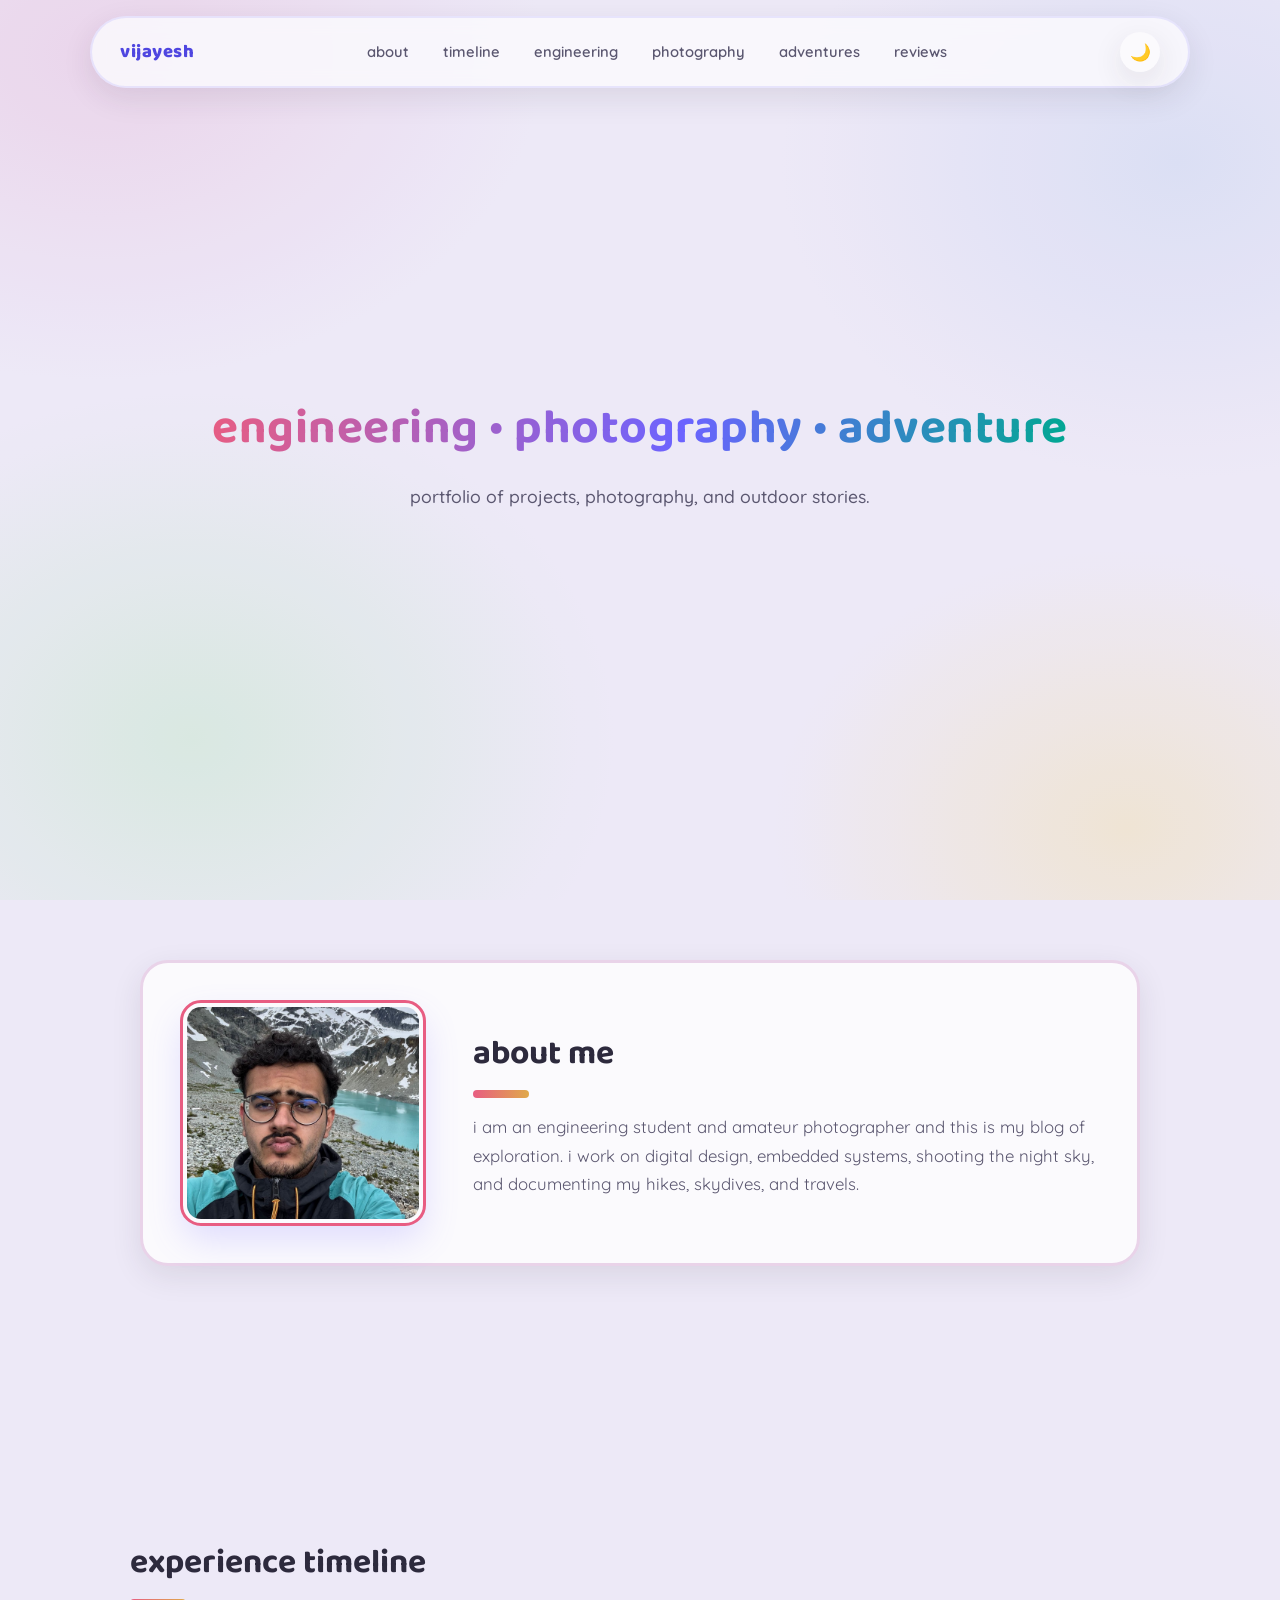
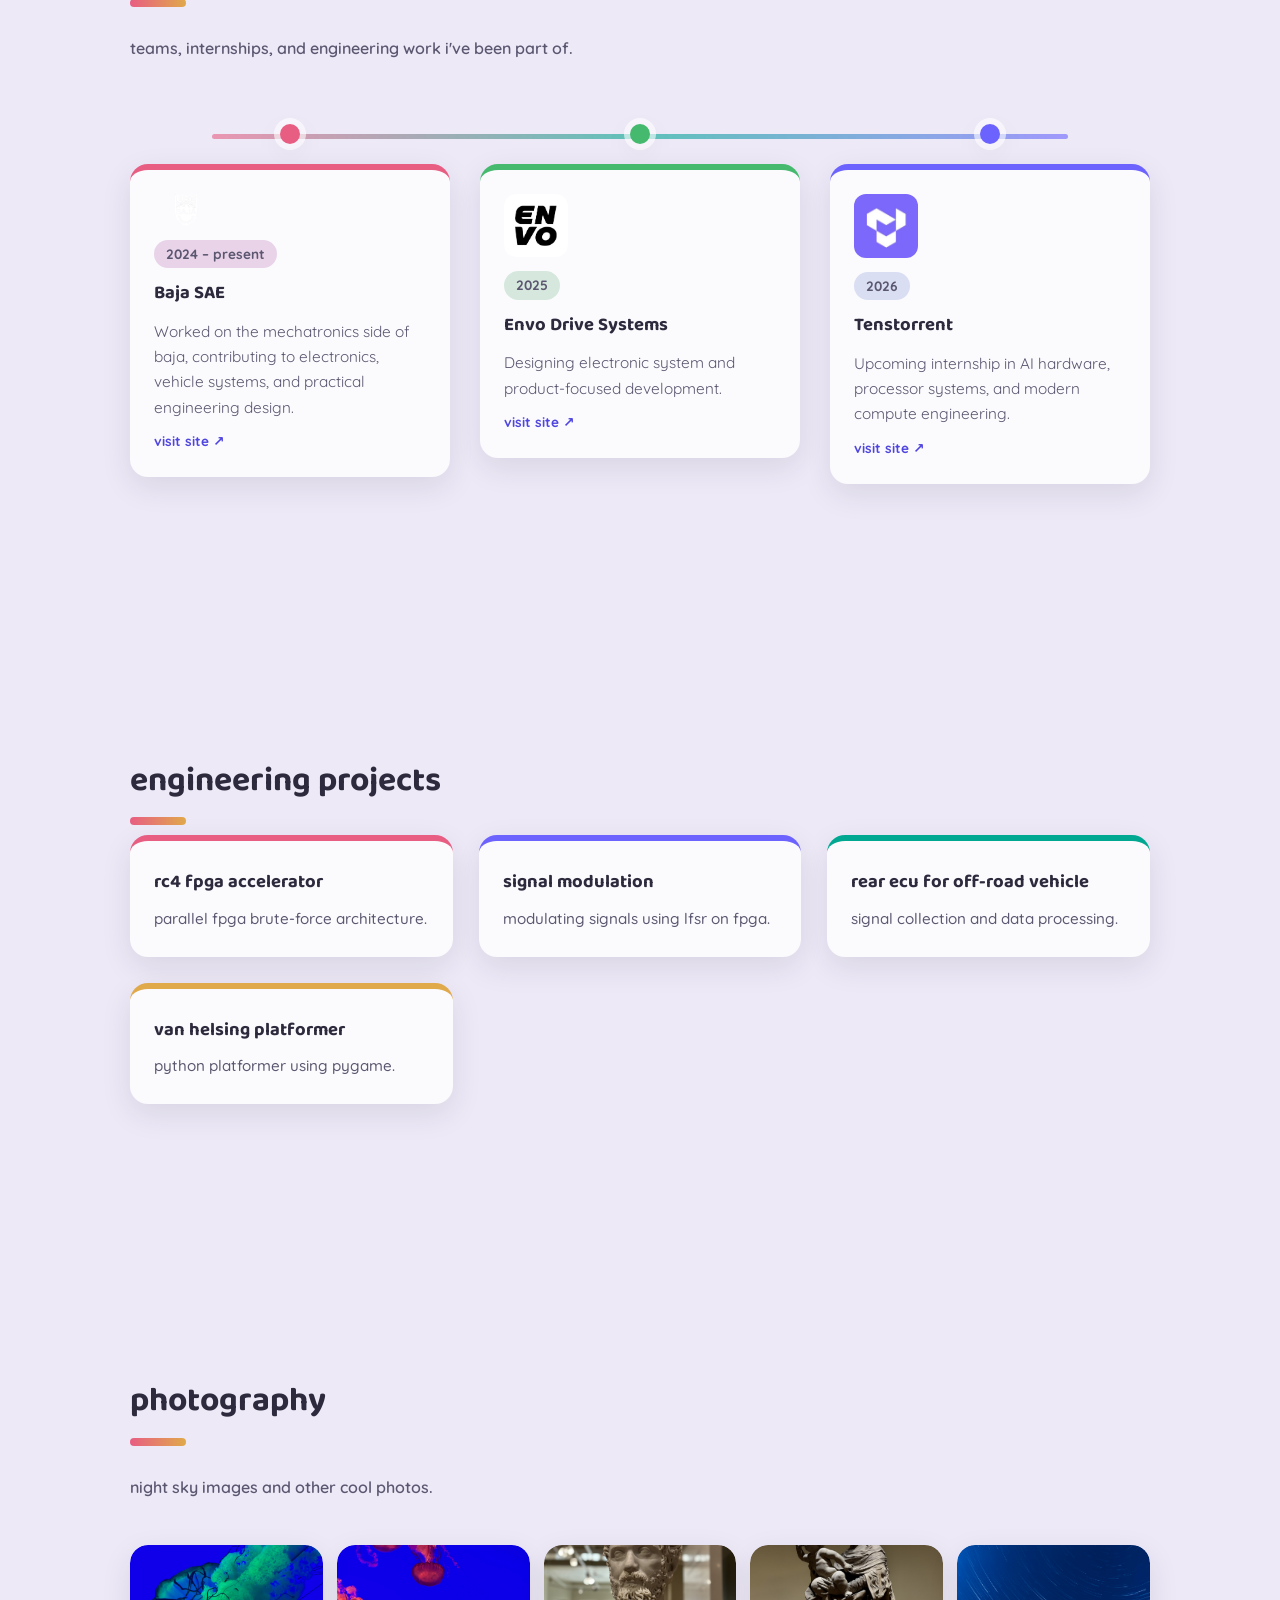
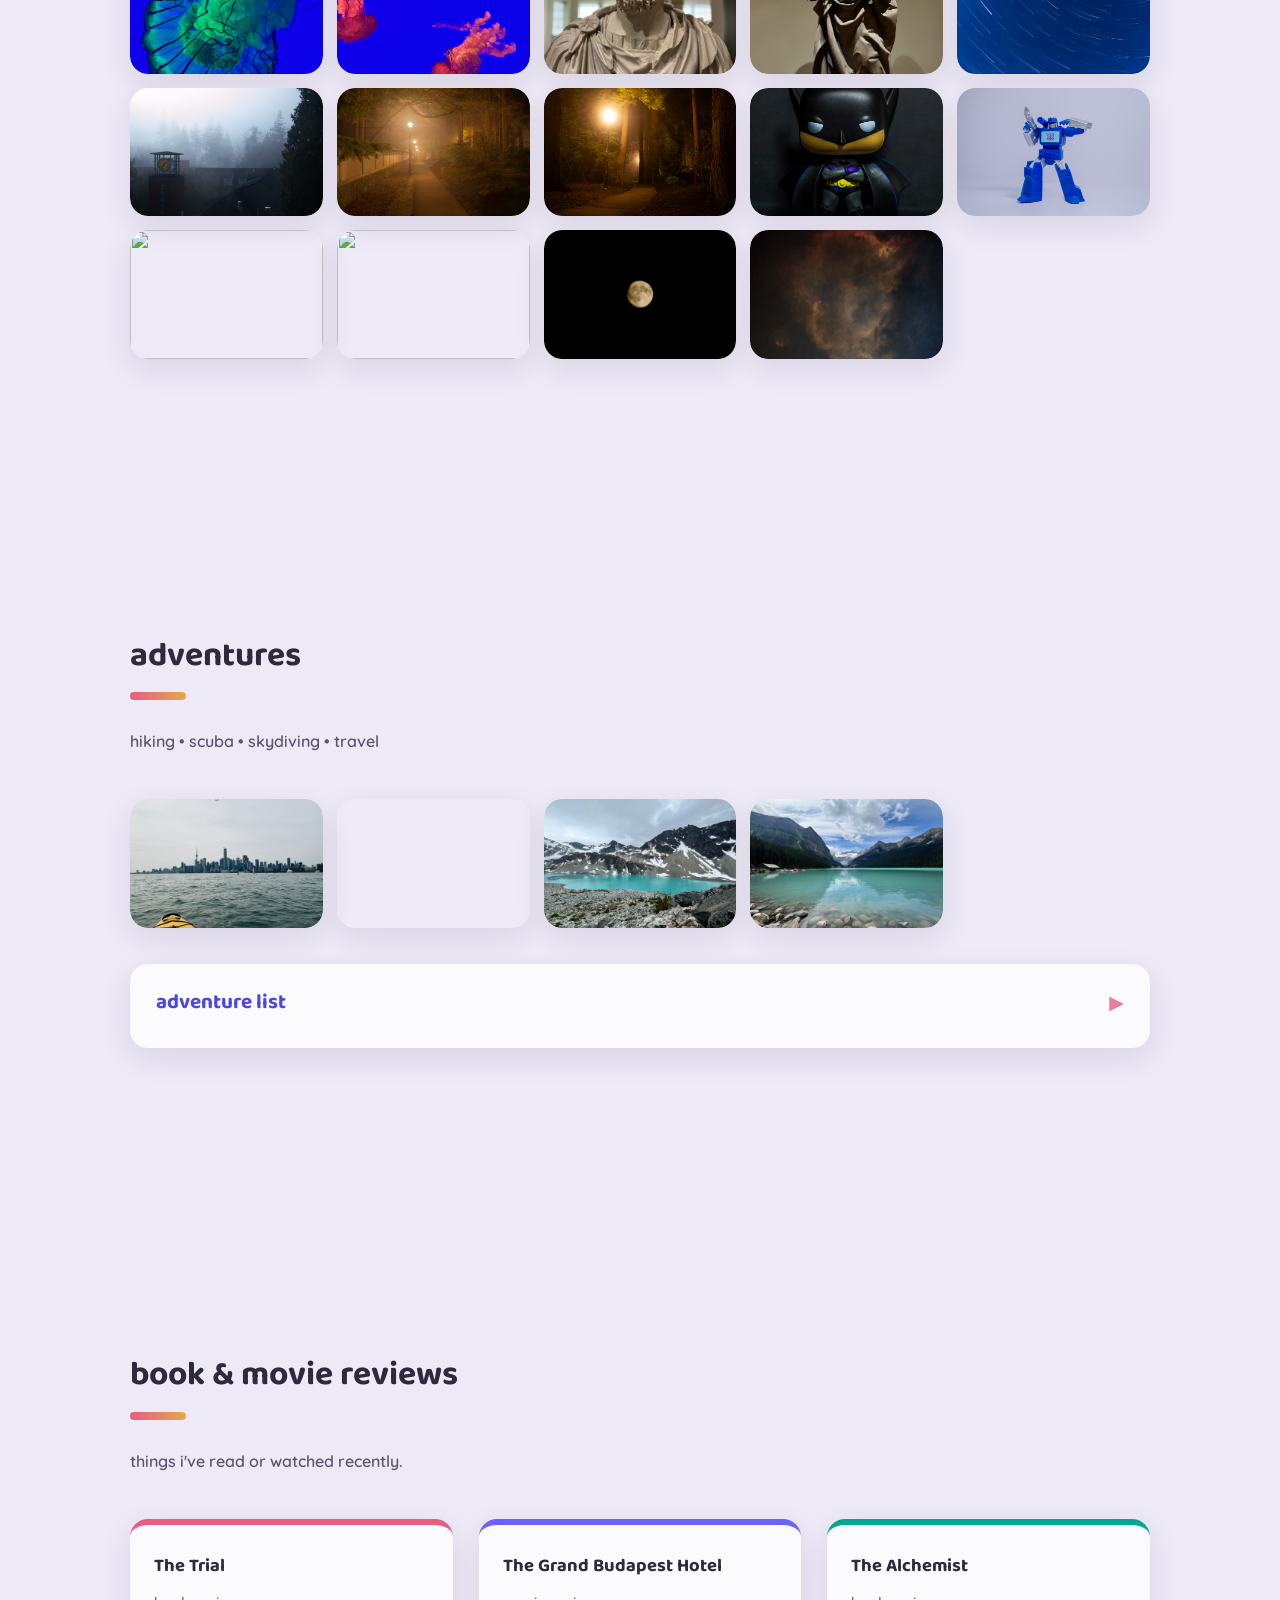
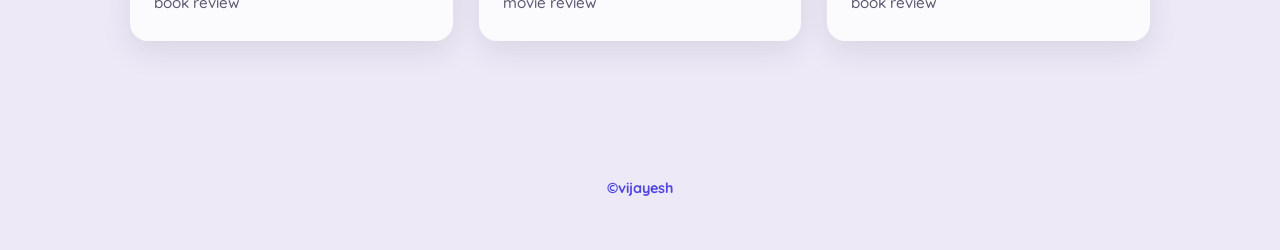
==== commit 4ec7854c: "fixes" ====
--- a/index.html
+++ b/index.html
@@ -368,55 +368,55 @@
         <!--end of the gallery div-->
         </div>
 
-        <!-- bucket list -->
-        <div class="adventure-columns">
-
-            <!-- bucket list -->
-            <div class="subsection collapsible-section">
-                <div class="collapsible-header">
-                    <h3>bucket list</h3>
-                    <span class="arrow">▶</span>
+        <!-- bucket list & completed, combined into one collapsible -->
+        <div class="subsection collapsible-section">
+            <div class="collapsible-header">
+                <h3>adventure list</h3>
+                <span class="arrow">▶</span>
+            </div>
+            <div class="collapsible-content">
+                <div class="adventure-columns">
+
+                    <div>
+                        <h4>bucket list</h4>
+                        <ul class="adventure-list">
+                            <li>scuba certification</li>
+                            <li>whistler zipline</li>
+                            <li>whistler bungee</li>
+                            <li>skiing</li>
+                            <li>snowboarding</li>
+                            <li>paraglide</li>
+                            <li>hike to panorama ridge</li>
+                            <li>wakeboard</li>
+                            <li>cold plunge</li>
+                            <li>run a half marathon</li>
+                            <li>snorkel</li>
+                            <li>ride a horse</li>
+                            <li>go on a hot air balloon</li>
+                            <li>jump off a cliff</li>
+                            <li>car racing</li>
+                            <li>drift a car</li>
+                            <li>bc caving</li>
+                            <li>cross canada trip (train or car)</li>
+                        </ul>
+                    </div>
+
+                    <div>
+                        <h4>completed</h4>
+                        <ul class="adventure-list completed">
+                            <li>skydiving (british columbia)</li>
+                            <li>hike wedgemount (british columbia)</li>
+                            <li>alaskan cruise</li>
+                            <li>ride a camel (india)</li>
+                            <li>gokarting (richmond)</li>
+                            <li>escape room (kingston - improbable escapes)</li>
+                            <li>kayaking (toronto - cherry beach)</li>
+                            <li>boating license</li>
+                        </ul>
+                    </div>
+
                 </div>
-                <ul class="collapsible-content adventure-list">
-                    <li>scuba certification</li>
-                    <li>whistler zipline</li>
-                    <li>whistler bungee</li>
-                    <li>skiing</li>
-                    <li>snowboarding</li>
-                    <li>paraglide</li>
-                    <li>hike to panorama ridge</li>
-                    <li>wakeboard</li>
-                    <li>cold plunge</li>
-                    <li>run a half marathon</li>
-                    <li>snorkel</li>
-                    <li>ride a horse</li>
-                    <li>go on a hot air balloon</li>
-                    <li>jump off a cliff</li>
-                    <li>car racing</li>
-                    <li>drift a car</li>
-                    <li>bc caving</li>
-                    <li>cross canada trip (train or car)</li>
-                </ul>
-            </div>
-
-            <!-- completed -->
-            <div class="subsection collapsible-section">
-                <div class="collapsible-header">
-                    <h3>completed</h3>
-                    <span class="arrow">▶</span>
-                </div>
-                <ul class="collapsible-content adventure-list completed">
-                    <li>skydiving (british columbia)</li>
-                    <li>hike wedgemount (british columbia)</li>
-                    <li>alaskan cruise</li>
-                    <li>ride a camel (india)</li>
-                    <li>gokarting (richmond)</li>
-                    <li>escape room (kingston - improbable escapes)</li>
-                    <li>kayaking (toronto - cherry beach)</li>
-                    <li>boating license</li>
-                </ul>
-            </div>
-
+            </div>
         </div>
     </section>
 
--- a/style.css
+++ b/style.css
@@ -191,14 +191,14 @@
 /* ============ hero ============ */
 
 .hero {
-    height: 62vh;
+    height: 100vh;
+    min-height: 100vh;
     display: flex;
     flex-direction: column;
     justify-content: center;
     align-items: center;
     text-align: center;
     padding: 0 20px;
-    padding-top: 100px;
     position: relative;
 }
 
@@ -230,7 +230,7 @@
 }
 
 section + section {
-    margin-top: 40px;
+    margin-top: 70px;
 }
 
 .section h2 {
@@ -252,7 +252,7 @@
 
 .section-subtitle {
     margin-top: 18px;
-    margin-bottom: 35px;
+    margin-bottom: 45px;
     color: var(--ink-soft);
     font-weight: 600;
 }
@@ -268,7 +268,7 @@
 
 .about-section {
     padding-top: 60px;
-    margin-top: 140px !important;
+    margin-top: 0 !important;
     scroll-margin-top: 100px;
 }
 
@@ -548,7 +548,8 @@
 
 @media (max-width: 768px) {
     .hero {
-        height: 55vh;
+        height: 100vh;
+        min-height: 100vh;
     }
 
     .hero h1 {
@@ -734,6 +735,7 @@
 /* ============ adventure subsections ============ */
 
 .subsection {
+    margin-top: 36px;
     margin-bottom: 30px;
     background: var(--card-bg);
     border-radius: var(--radius-md);
@@ -775,18 +777,26 @@
     font-weight: bold;
 }
 
-/* two-column layout */
+/* two-column layout — now nested inside the single combined collapsible */
 .adventure-columns {
     display: grid;
     grid-template-columns: repeat(2, 1fr);
-    gap: 24px;
-    margin-top: 40px;
-    margin-bottom: 20px;
+    gap: 32px;
+    margin-top: 16px;
+}
+
+.adventure-columns h4 {
+    font-family: "Baloo 2", "Quicksand", sans-serif;
+    font-size: 1.05rem;
+    font-weight: 700;
+    color: var(--ink);
+    margin-bottom: 6px;
 }
 
 @media (max-width: 750px) {
     .adventure-columns {
         grid-template-columns: 1fr;
+        gap: 26px;
     }
 }
 
@@ -817,7 +827,7 @@
 }
 
 .collapsible-section.open .collapsible-content {
-    max-height: 1000px;
+    max-height: 1500px;
 }
 
 .collapsible-section.open .arrow {
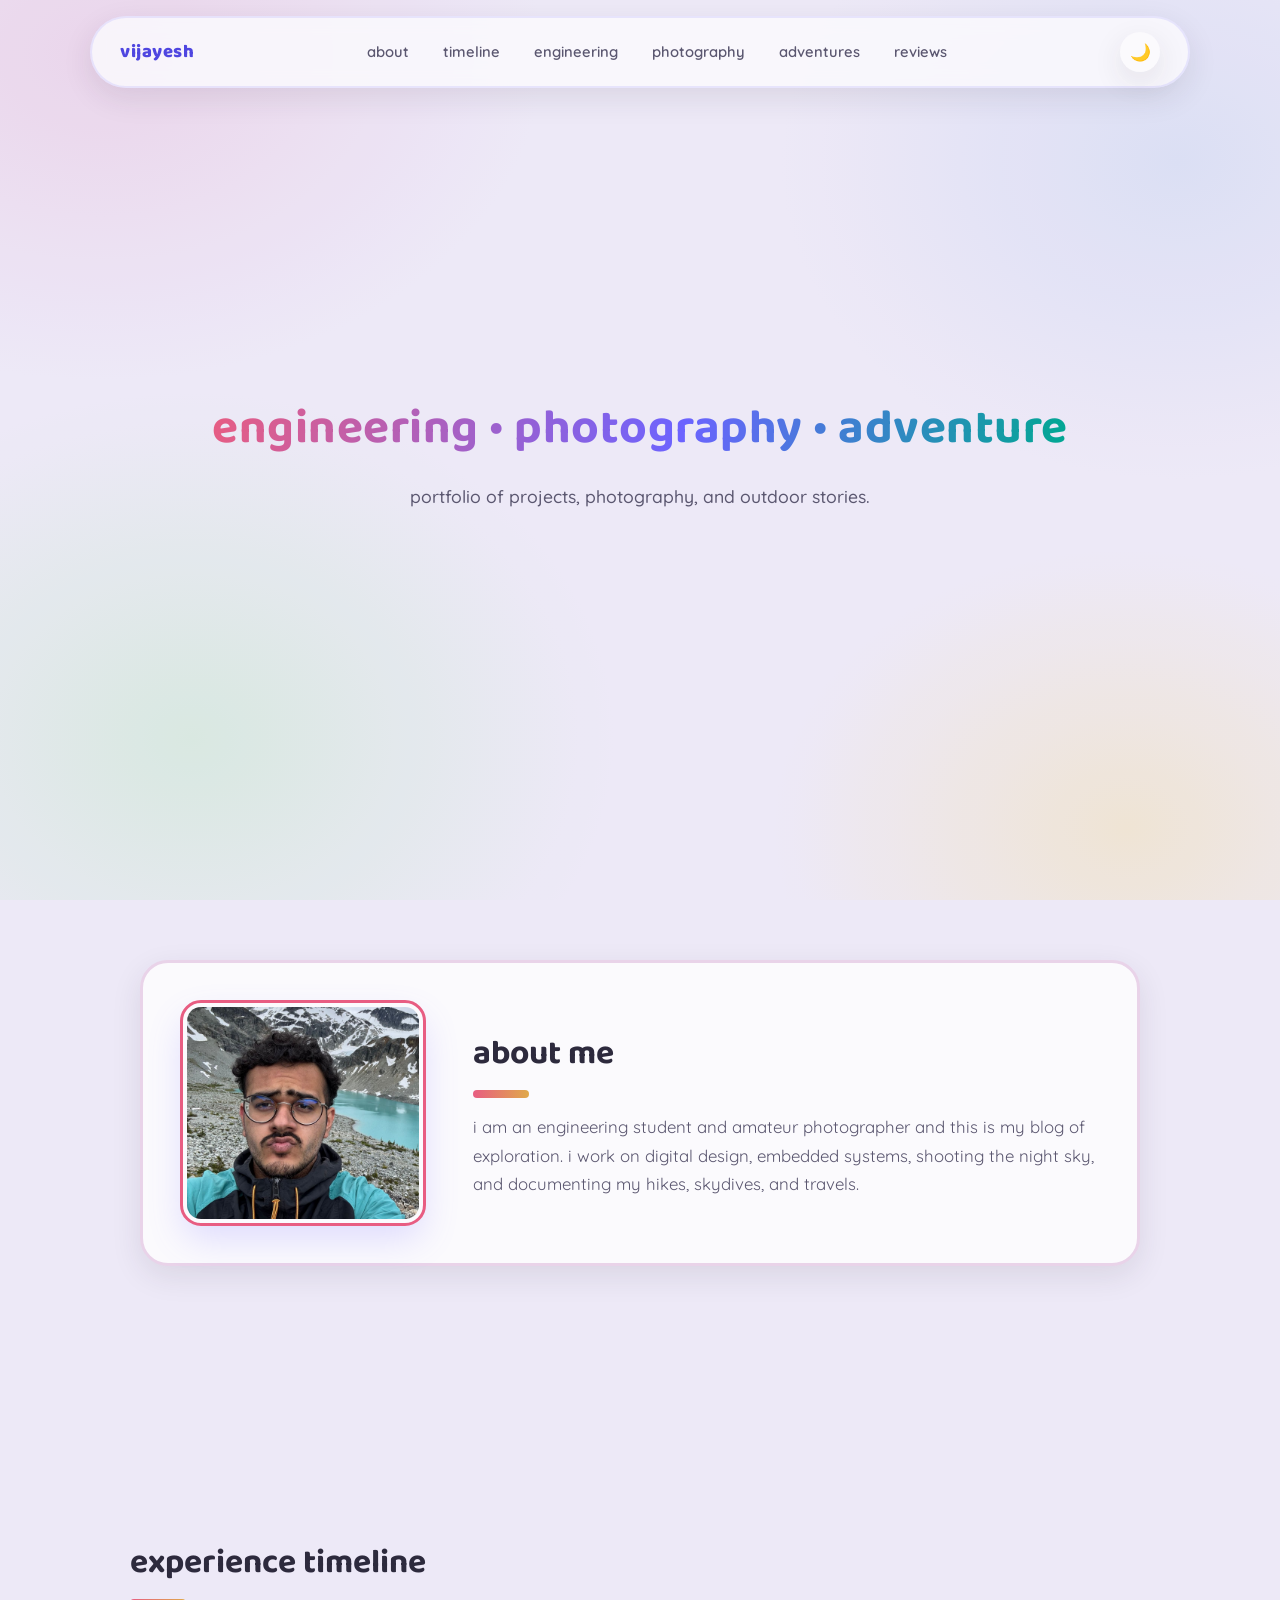
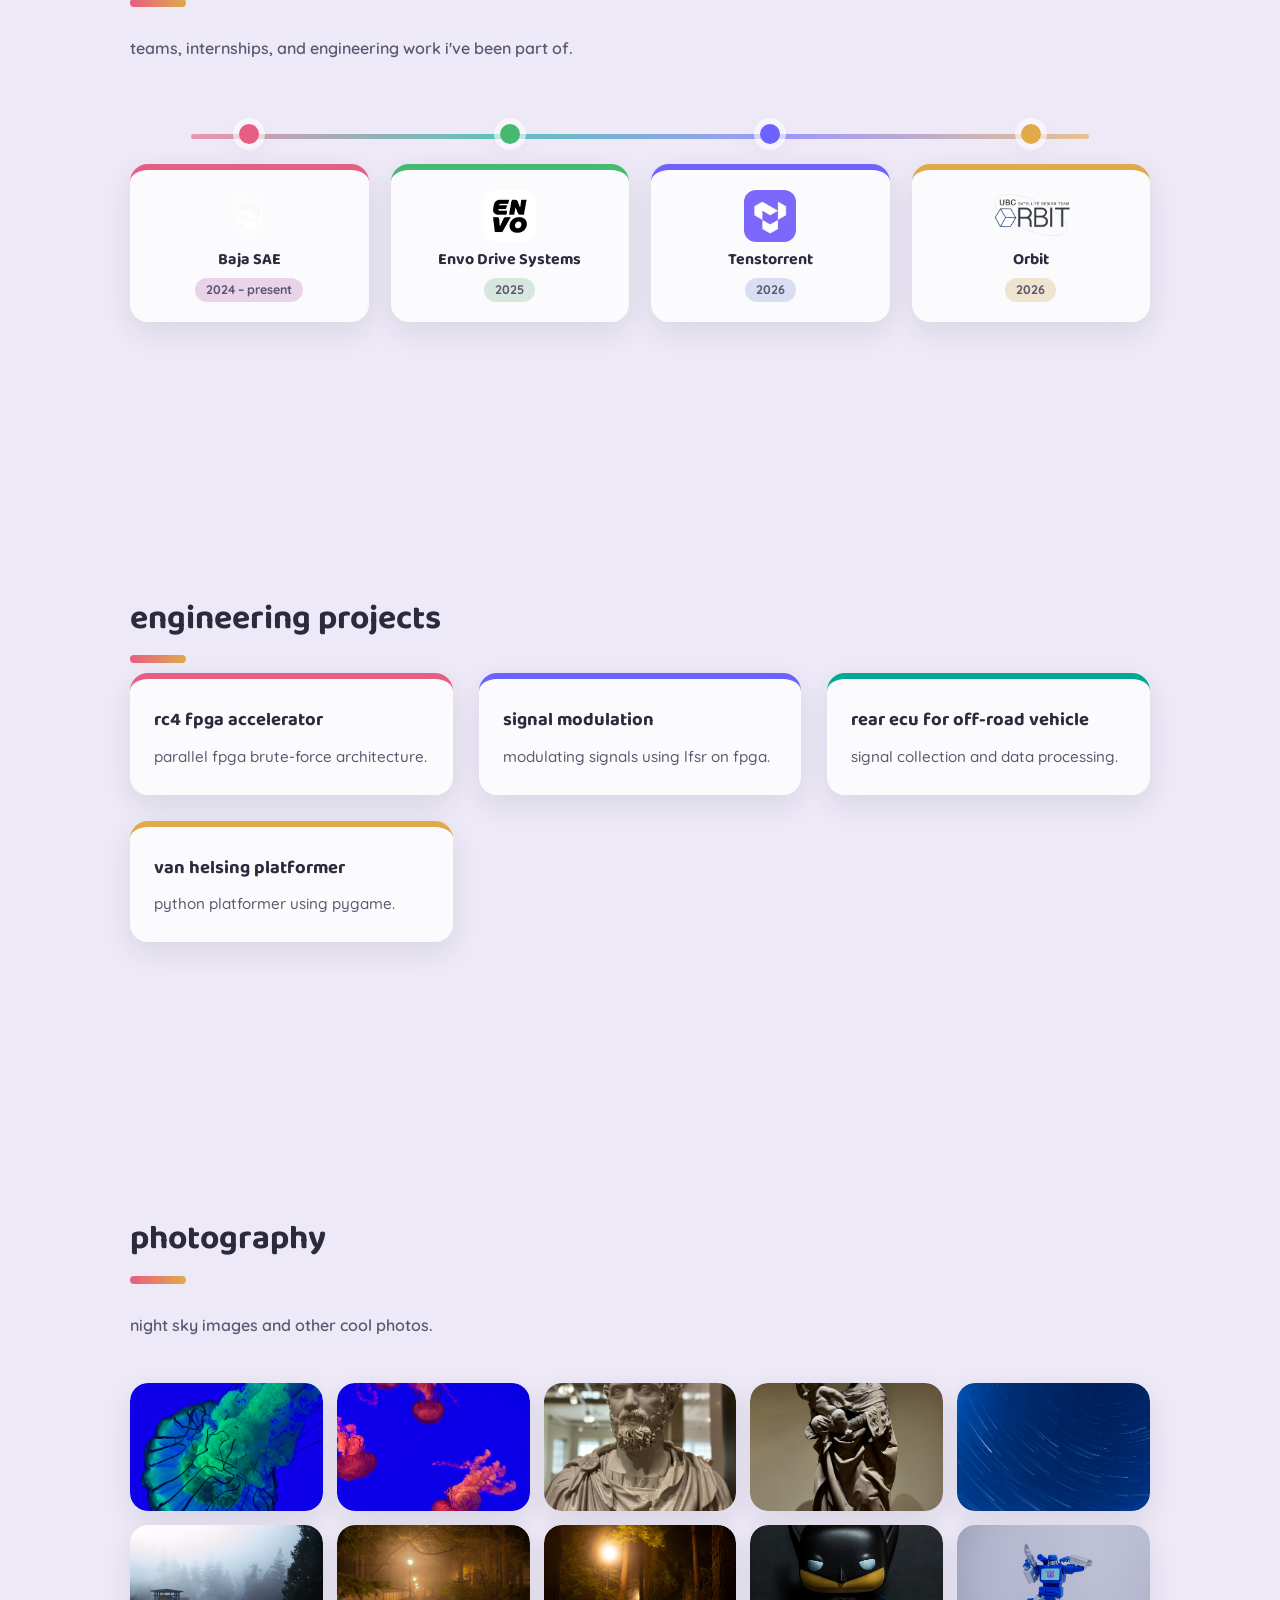
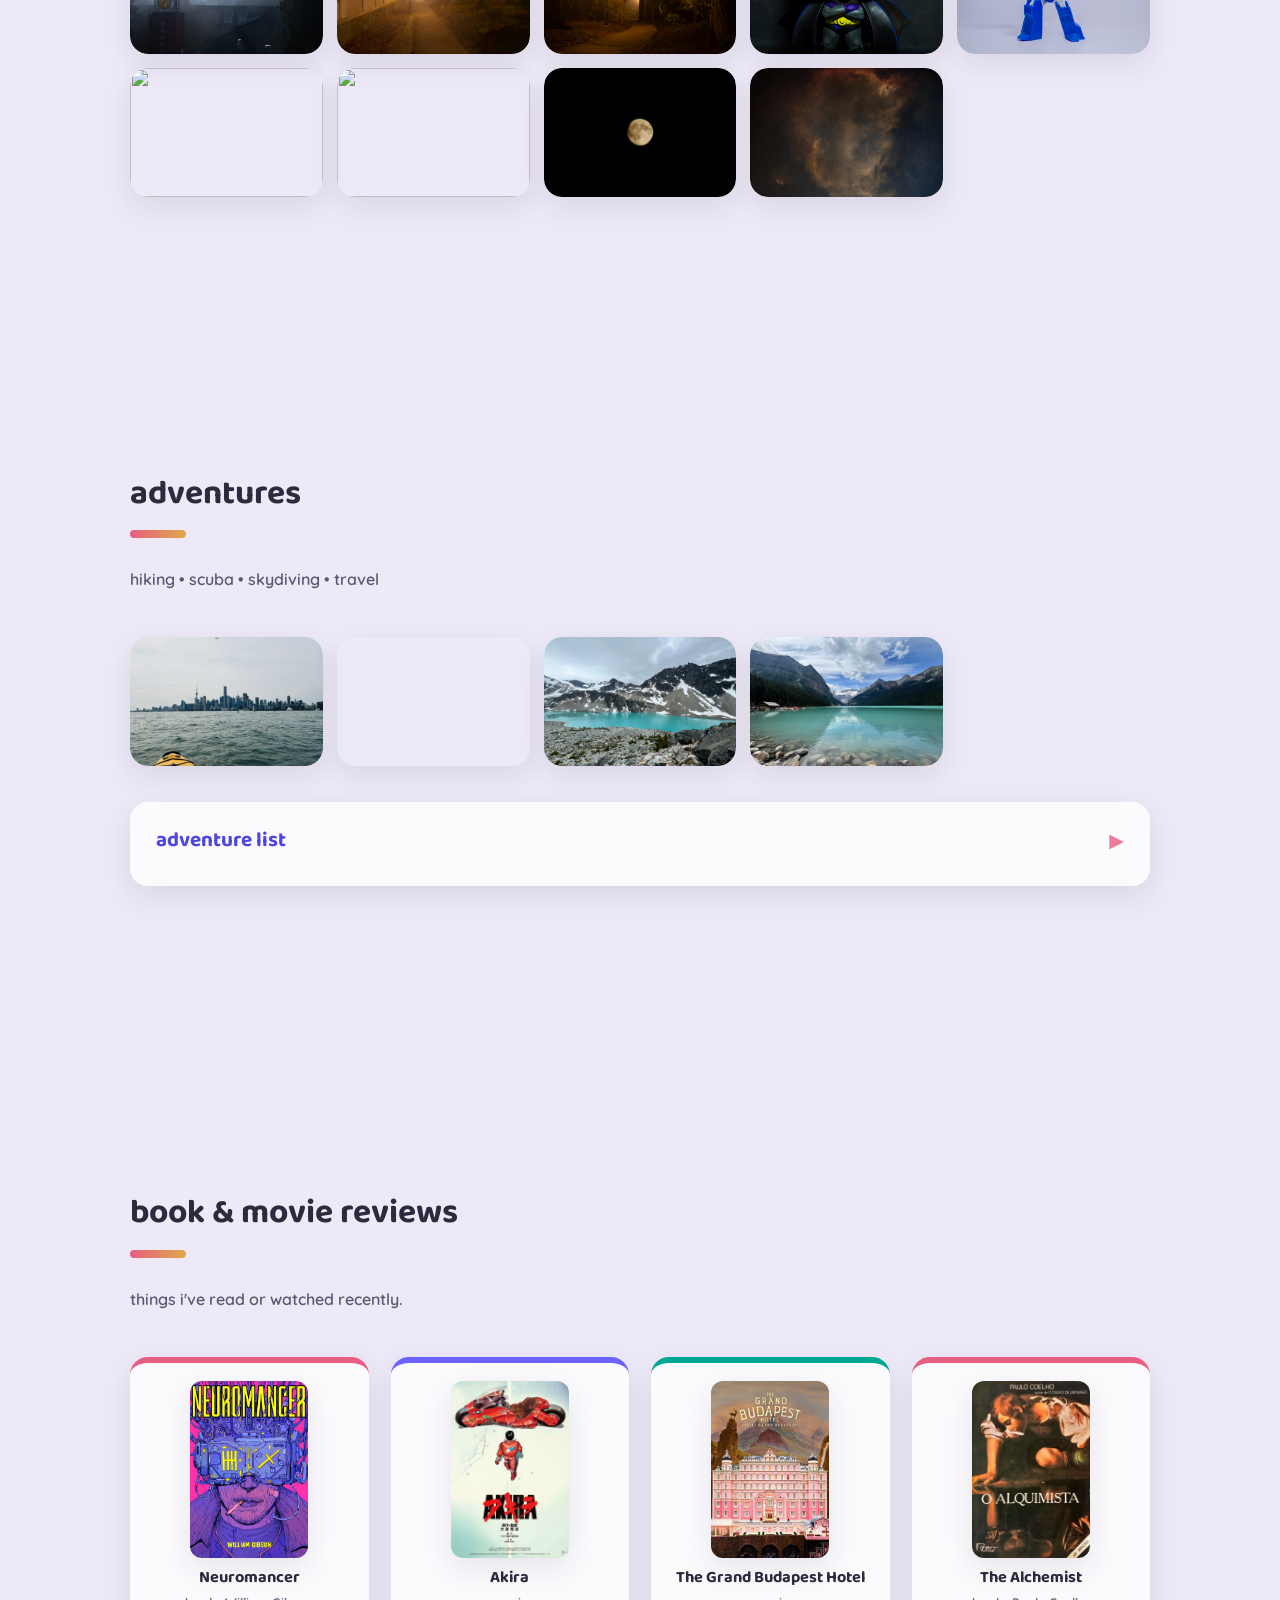
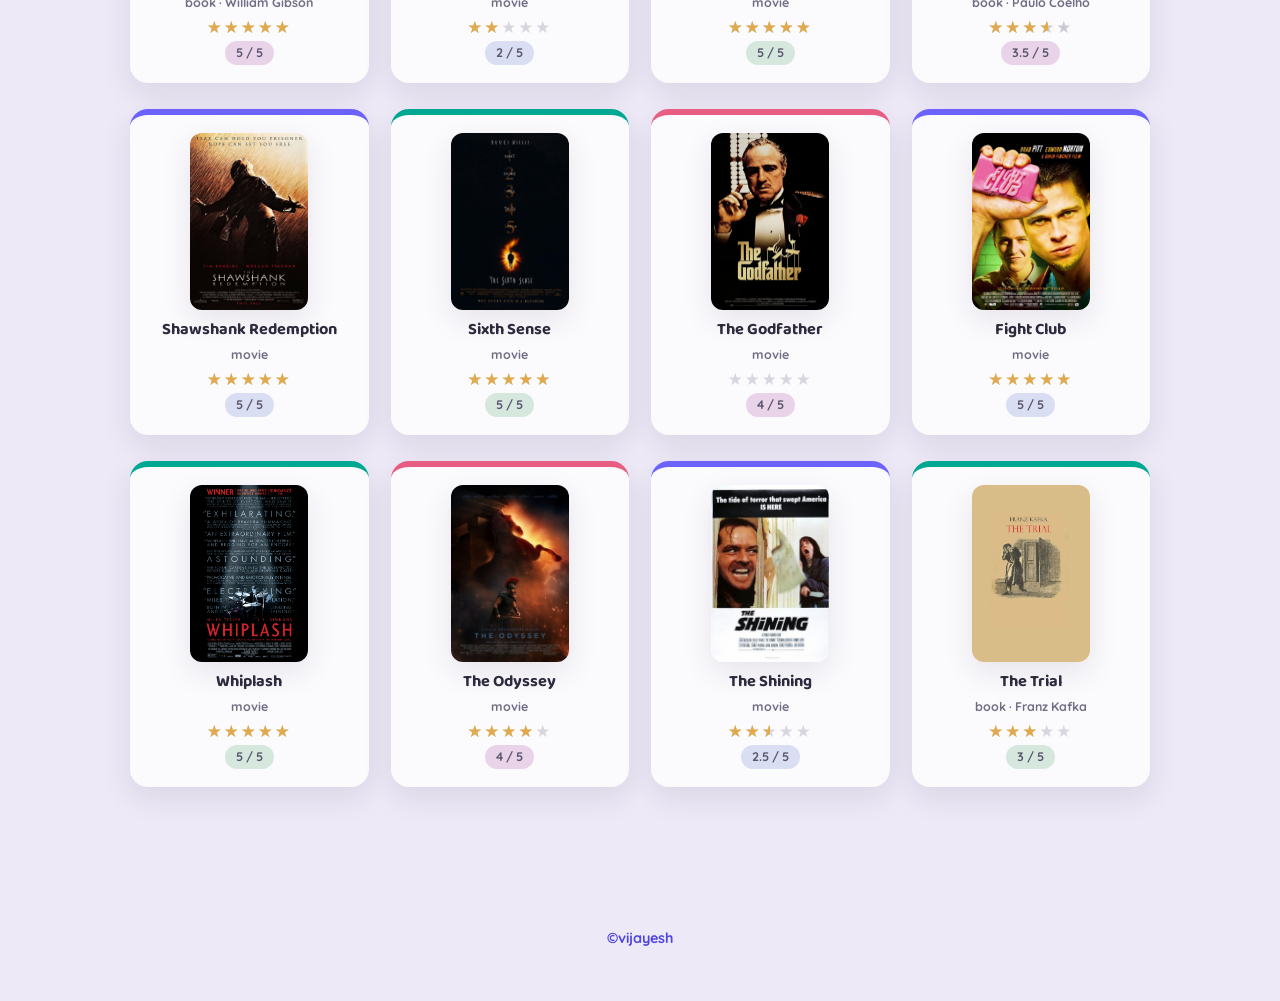
==== commit f1772f0b: "added orbit and reviews" ====
--- a/index.html
+++ b/index.html
@@ -1,474 +1,732 @@
-<!DOCTYPE html>
-<html lang="en">
-<head>
-    <meta charset="UTF-8" />
-    <meta name="viewport" content="width=device-width, initial-scale=1.0" />
-    <title>vijayesh | portfolio</title>
-    <link rel="stylesheet" href="style.css" />
-
-    <!-- set theme before paint to avoid a flash of the wrong mode -->
-    <script>
-        (function () {
-            const saved = localStorage.getItem("theme");
-            const prefersDark = window.matchMedia("(prefers-color-scheme: dark)").matches;
-            const theme = saved || (prefersDark ? "dark" : "light");
-            if (theme === "dark") document.documentElement.setAttribute("data-theme", "dark");
-        })();
-    </script>
-
-    <!-- Whimsical fonts -->
-    <link rel="preconnect" href="https://fonts.googleapis.com">
-    <link rel="preconnect" href="https://fonts.gstatic.com" crossorigin>
-    <link href="https://fonts.googleapis.com/css2?family=Baloo+2:wght@500;600;700;800&family=Quicksand:wght@400;500;600;700&display=swap" rel="stylesheet">
-
-    <!-- Prism.js syntax highlighting -->
-    <link href="https://cdn.jsdelivr.net/npm/prismjs/themes/prism-tomorrow.css" rel="stylesheet" />
-    <script src="https://cdn.jsdelivr.net/npm/prismjs/prism.js"></script>
-    <script src="https://cdn.jsdelivr.net/npm/prismjs/components/prism-verilog.min.js"></script>
-    <script src="https://cdn.jsdelivr.net/npm/prismjs/components/prism-python.min.js"></script>
-    <script src="https://cdn.jsdelivr.net/npm/prismjs/components/prism-javascript.min.js"></script>
-    <script src="https://cdn.jsdelivr.net/npm/prismjs/components/prism-c.min.js"></script>
-</head>
-<body>
-
-
-    <!-- navbar -->
-    <nav id="navbar">
-        <div class="nav-logo">vijayesh</div>
-        <ul class="nav-links">
-            <li><a href="#about">about</a></li>
-            <li><a href="#timeline">timeline</a></li>
-            <li><a href="#engineering">engineering</a></li>
-            <li><a href="#photos">photography</a></li>
-            <li><a href="#adventure">adventures</a></li>
-            <li><a href="#reviews">reviews</a></li>
-        </ul>
-        <div class="nav-right">
-            <button id="theme-toggle" aria-label="Toggle light and dark mode" title="Toggle light/dark mode">🌙</button>
-        </div>
-    </nav>
-
-    <!-- hero -->
-    <header class="hero">
-        <h1>engineering • photography • adventure</h1>
-        <p>portfolio of projects, photography, and outdoor stories.</p>
-    </header>
-
-    <!-- about me (under hero) -->
-    <section id="about" class="section about-section">
-        <div class="about-container">
-            <img src="images/me.jpg" alt="vijayesh portrait" class="about-photo" />
-            
-            <div class="about-text">
-                <h2>about me</h2>
-                <p>
-                    i am an engineering student and amateur photographer and this is my blog of exploration. i work on digital design, embedded systems, 
-                    shooting the night sky, and documenting my hikes, <!--scuba dives,-->skydives, and travels.
-                </p>
-            </div>
-        </div>
-    </section>
-
-    <section id="timeline" class="section">
-    <h2>experience timeline</h2>
-    <p class="section-subtitle">teams, internships, and engineering work i've been part of.</p>
-
-    <div class="timeline-horizontal">
-
-        <div class="timeline-item baja">
-            <div class="timeline-dot"></div>
-            <a class="timeline-card" href="https://www.bajasae.net/" target="_blank" rel="noopener">
-                <div class="timeline-logo">
-                    <img src="images/baja2_logo.png" alt="baja logo">
-                </div>
-                <span class="timeline-date">2024 – present</span>
-                <h3>Baja SAE</h3>
-                <p>
-                    Worked on the mechatronics side of baja, contributing to electronics,
-                    vehicle systems, and practical engineering design.
-                </p>
-                <span class="visit-link">visit site</span>
-            </a>
-        </div>
-
-        <div class="timeline-item envo">
-            <div class="timeline-dot"></div>
-            <a class="timeline-card" href="https://envodrive.com/" target="_blank" rel="noopener">
-                <div class="timeline-logo">
-                    <img src="images/envo_logo.png" alt="envo logo">
-                </div>
-                <span class="timeline-date">2025</span>
-                <h3>Envo Drive Systems</h3>
-                <p>
-                    Designing electronic system
-                    and product-focused development.
-                </p>
-                <span class="visit-link">visit site</span>
-            </a>
-        </div>
-
-        <div class="timeline-item tenstorrent">
-            <div class="timeline-dot"></div>
-            <a class="timeline-card" href="https://tenstorrent.com/" target="_blank" rel="noopener">
-                <div class="timeline-logo">
-                    <img src="images/tenstorrent_logo.jpg" alt="tenstorrent logo">
-                </div>
-                <span class="timeline-date">2026</span>
-                <h3>Tenstorrent</h3>
-                <p>
-                        Upcoming internship in AI hardware,
-                        processor systems, and modern compute engineering.
-                </p>
-                <span class="visit-link">visit site</span>
-            </a>
-        </div>
-
-    </div>
-    </section>
-
-
-    <!-- engineering projects -->
-    <section id="engineering" class="section">
-        <h2>engineering projects</h2>
-        <div class="grid">
-
-            <div class="card" data-project="rc4">
-                <h3>rc4 fpga accelerator</h3>
-                <p>parallel fpga brute-force architecture.</p>
-            </div>
-
-            <div class="card" data-project="dds">
-                <h3>signal modulation</h3>
-                <p>modulating signals using lfsr on fpga.</p>
-            </div>
-
-            <div class="card" data-project="ecu">
-                <h3>rear ecu for off-road vehicle</h3>
-                <p>signal collection and data processing.</p>
-            </div>
-
-            <div class="card" data-project="van">
-                <h3>van helsing platformer</h3>
-                <p>python platformer using pygame.</p>
-            </div>
-            <!--
-            <div class="card" data-project="hand gesture puppet">
-                <h3>hand gesture puppet</h3>
-                <p>open cv hand gesture recognition.</p>
-            </div>
-            -->
-            
-        </div>
-    </section>
-
-    <!-- photography -->
-    <section id="photos" class="section">
-        <h2>photography</h2>
-        <p class="section-subtitle">night sky images and other cool photos<!--, long exposures, deep-sky captures-->.</p>
-
-
-        <div class="gallery-grid">
-
-
-        <div class="image-wrapper">
-            <img src="images/jelly2.jpg" data-lightbox="true">
-            <a href="images/jelly2.jpg" download class="download-btn">
-                <svg viewBox="0 0 24 24" class="download-icon">
-                    <path fill="currentColor"
-                        d="M5 20h14a1 1 0 0 0 1-1v-3h-2v2H6v-2H4v3a1 1 0 0 0 1 1zm7-3l5-5h-3V4h-4v8H7l5 5z"/>
-                </svg>
-            </a>
-        </div>
-
-        <div class="image-wrapper">
-            <img src="images/jelly1.jpg" data-lightbox="true">
-            <a href="images/jelly1.jpg" download class="download-btn">
-                <svg viewBox="0 0 24 24" class="download-icon">
-                    <path fill="currentColor"
-                        d="M5 20h14a1 1 0 0 0 1-1v-3h-2v2H6v-2H4v3a1 1 0 0 0 1 1zm7-3l5-5h-3V4h-4v8H7l5 5z"/>
-                </svg>
-            </a>
-        </div>
-
-        <div class="image-wrapper">
-            <img src="images/bust.jpg" data-lightbox="true">
-            <a href="images/bust.jpg" download class="download-btn">
-                <svg viewBox="0 0 24 24" class="download-icon">
-                    <path fill="currentColor"
-                        d="M5 20h14a1 1 0 0 0 1-1v-3h-2v2H6v-2H4v3a1 1 0 0 0 1 1zm7-3l5-5h-3V4h-4v8H7l5 5z"/>
-                </svg>
-            </a>
-        </div>
-        <div class="image-wrapper">
-            <img src="images/momson.jpg" data-lightbox="true">
-            <a href="images/momson.jpg" download class="download-btn">
-                <svg viewBox="0 0 24 24" class="download-icon">
-                    <path fill="currentColor"
-                        d="M5 20h14a1 1 0 0 0 1-1v-3h-2v2H6v-2H4v3a1 1 0 0 0 1 1zm7-3l5-5h-3V4h-4v8H7l5 5z"/>
-                </svg>
-            </a>
-        </div>
-        
-        <div class="image-wrapper">
-            <img src="images/startrails.jpg" data-lightbox="true">
-            <a href="images/startrails.jpg" download class="download-btn">
-                <svg viewBox="0 0 24 24" class="download-icon">
-                    <path fill="currentColor"
-                        d="M5 20h14a1 1 0 0 0 1-1v-3h-2v2H6v-2H4v3a1 1 0 0 0 1 1zm7-3l5-5h-3V4h-4v8H7l5 5z"/>
-                </svg>
-            </a>
-        </div>
-
-
-        <div class="image-wrapper">
-            <img src="images/foggyclock.jpg" data-lightbox="true">
-            <a href="images/foggyclock.jpg" download class="download-btn">
-                <svg viewBox="0 0 24 24" class="download-icon">
-                    <path fill="currentColor"
-                        d="M5 20h14a1 1 0 0 0 1-1v-3h-2v2H6v-2H4v3a1 1 0 0 0 1 1zm7-3l5-5h-3V4h-4v8H7l5 5z"/>
-                </svg>
-            </a>
-        </div>
-
-        <div class="image-wrapper">
-            <img src="images/foggynight1.jpg" data-lightbox="true">
-            <a href="images/foggynight1.jpg" download class="download-btn">
-                <svg viewBox="0 0 24 24" class="download-icon">
-                    <path fill="currentColor"
-                        d="M5 20h14a1 1 0 0 0 1-1v-3h-2v2H6v-2H4v3a1 1 0 0 0 1 1zm7-3l5-5h-3V4h-4v8H7l5 5z"/>
-                </svg>
-            </a>
-        </div>
-
-        <div class="image-wrapper">
-            <img src="images/foggynight2.jpg" data-lightbox="true">
-            <a href="images/foggynight2.jpg" download class="download-btn">
-                <svg viewBox="0 0 24 24" class="download-icon">
-                    <path fill="currentColor"
-                        d="M5 20h14a1 1 0 0 0 1-1v-3h-2v2H6v-2H4v3a1 1 0 0 0 1 1zm7-3l5-5h-3V4h-4v8H7l5 5z"/>
-                </svg>
-            </a>
-        </div>
-
-        <div class="image-wrapper">
-            <img src="images/batman.jpg" data-lightbox="true">
-            <a href="images/batman.jpg" download class="download-btn">
-                <svg viewBox="0 0 24 24" class="download-icon">
-                    <path fill="currentColor"
-                        d="M5 20h14a1 1 0 0 0 1-1v-3h-2v2H6v-2H4v3a1 1 0 0 0 1 1zm7-3l5-5h-3V4h-4v8H7l5 5z"/>
-                </svg>
-            </a>
-        </div>
-
-        <div class="image-wrapper">
-            <img src="images/soundwave.jpg" data-lightbox="true">
-            <a href="images/soundwave.jpg" download class="download-btn">
-                <svg viewBox="0 0 24 24" class="download-icon">
-                    <path fill="currentColor"
-                        d="M5 20h14a1 1 0 0 0 1-1v-3h-2v2H6v-2H4v3a1 1 0 0 0 1 1zm7-3l5-5h-3V4h-4v8H7l5 5z"/>
-                </svg>
-            </a>
-        </div>
-
-
-        <div class="image-wrapper">
-            <img src="images/astro2.jpg" data-lightbox="true">
-            <a href="images/astro2.jpg" download class="download-btn">
-                <svg viewBox="0 0 24 24" class="download-icon">
-                    <path fill="currentColor"
-                        d="M5 20h14a1 1 0 0 0 1-1v-3h-2v2H6v-2H4v3a1 1 0 0 0 1 1zm7-3l5-5h-3V4h-4v8H7l5 5z"/>
-                </svg>
-            </a>
-        </div>
-
-        <div class="image-wrapper">
-            <img src="images/astro3.jpg" data-lightbox="true">
-            <a href="images/astro3.jpg" download class="download-btn">
-                <svg viewBox="0 0 24 24" class="download-icon">
-                    <path fill="currentColor"
-                        d="M5 20h14a1 1 0 0 0 1-1v-3h-2v2H6v-2H4v3a1 1 0 0 0 1 1zm7-3l5-5h-3V4h-4v8H7l5 5z"/>
-                </svg>
-            </a>
-        </div>
-
-
-
-        <div class="image-wrapper">
-            <img src="images/astro5.jpg" data-lightbox="true">
-            <a href="images/astro5.jpg" download class="download-btn">
-                <svg viewBox="0 0 24 24" class="download-icon">
-                    <path fill="currentColor"
-                        d="M5 20h14a1 1 0 0 0 1-1v-3h-2v2H6v-2H4v3a1 1 0 0 0 1 1zm7-3l5-5h-3V4h-4v8H7l5 5z"/>
-                </svg>
-            </a>
-        </div>
-
-        <div class="image-wrapper">
-            <img src="images/soul2.jpg" data-lightbox="true">
-            <a href="images/soul.jpg" download class="download-btn">
-                <svg viewBox="0 0 24 24" class="download-icon">
-                    <path fill="currentColor"
-                        d="M5 20h14a1 1 0 0 0 1-1v-3h-2v2H6v-2H4v3a1 1 0 0 0 1 1zm7-3l5-5h-3V4h-4v8H7l5 5z"/>
-                </svg>
-            </a>
-        </div>
-
-    </div>
-    </section>
-
-    <!-- adventures -->
-    <section id="adventure" class="section">
-        <h2>adventures</h2>
-        <p class="section-subtitle">hiking • scuba • skydiving • travel</p>
-
-        <div class="gallery-grid">
-
-        <div class="image-wrapper">
-            <img src="images/skyline.jpg" data-lightbox="true">
-            <a href="images/skyline.jpg" download class="download-btn">
-                <svg viewBox="0 0 24 24" class="download-icon">
-                    <path fill="currentColor"
-                        d="M5 20h14a1 1 0 0 0 1-1v-3h-2v2H6v-2H4v3a1 1 0 0 0 1 1zm7-3l5-5h-3V4h-4v8H7l5 5z"/>
-                </svg>
-            </a>
-        </div>
-        <div class="image-wrapper">
-            <video class="adventure-thumb" muted preload="metadata" playsinline>
-                <source src="videos/skydiving.mp4" type="video/mp4">
-            </video>
-        </div>
-        <div id="video-lightbox">
-            <span id="video-lightbox-close">×</span>
-            <video id="video-lightbox-video" controls playsinline></video>
-        </div>
-
-        <div class="image-wrapper">
-            <img src="images/wedgemount.jpg" data-lightbox="true">
-            <a href="images/wedgemount.jpg" download class="download-btn">
-                <svg viewBox="0 0 24 24" class="download-icon">
-                    <path fill="currentColor"
-                        d="M5 20h14a1 1 0 0 0 1-1v-3h-2v2H6v-2H4v3a1 1 0 0 0 1 1zm7-3l5-5h-3V4h-4v8H7l5 5z"/>
-                </svg>
-            </a>
-        </div>            
-        <div class="image-wrapper">
-            <img src="images/lakelouise.jpg" data-lightbox="true">
-            <a href="images/lakelouise.jpg" download class="download-btn">
-                <svg viewBox="0 0 24 24" class="download-icon">
-                    <path fill="currentColor"
-                        d="M5 20h14a1 1 0 0 0 1-1v-3h-2v2H6v-2H4v3a1 1 0 0 0 1 1zm7-3l5-5h-3V4h-4v8H7l5 5z"/>
-                </svg>
-            </a>
-        </div>
-
-        
-
-
-
-        <!--end of the gallery div-->
-        </div>
-
-        <!-- bucket list & completed, combined into one collapsible -->
-        <div class="subsection collapsible-section">
-            <div class="collapsible-header">
-                <h3>adventure list</h3>
-                <span class="arrow">▶</span>
-            </div>
-            <div class="collapsible-content">
-                <div class="adventure-columns">
-
-                    <div>
-                        <h4>bucket list</h4>
-                        <ul class="adventure-list">
-                            <li>scuba certification</li>
-                            <li>whistler zipline</li>
-                            <li>whistler bungee</li>
-                            <li>skiing</li>
-                            <li>snowboarding</li>
-                            <li>paraglide</li>
-                            <li>hike to panorama ridge</li>
-                            <li>wakeboard</li>
-                            <li>cold plunge</li>
-                            <li>run a half marathon</li>
-                            <li>snorkel</li>
-                            <li>ride a horse</li>
-                            <li>go on a hot air balloon</li>
-                            <li>jump off a cliff</li>
-                            <li>car racing</li>
-                            <li>drift a car</li>
-                            <li>bc caving</li>
-                            <li>cross canada trip (train or car)</li>
-                        </ul>
-                    </div>
-
-                    <div>
-                        <h4>completed</h4>
-                        <ul class="adventure-list completed">
-                            <li>skydiving (british columbia)</li>
-                            <li>hike wedgemount (british columbia)</li>
-                            <li>alaskan cruise</li>
-                            <li>ride a camel (india)</li>
-                            <li>gokarting (richmond)</li>
-                            <li>escape room (kingston - improbable escapes)</li>
-                            <li>kayaking (toronto - cherry beach)</li>
-                            <li>boating license</li>
-                        </ul>
-                    </div>
-
-                </div>
-            </div>
-        </div>
-    </section>
-
-    <!-- reviews -->
-<section id="reviews" class="section">
-    <h2>book & movie reviews</h2>
-    <p class="section-subtitle">things i've read or watched recently.</p>
-
-    <div class="grid">
-
-        <div class="card" data-project="trial">
-            <h3>The Trial</h3>
-            <p>book review</p>
-        </div>
-
-        <div class="card" data-project="hotel">
-            <h3>The Grand Budapest Hotel</h3>
-            <p>movie review</p>
-        </div>
-
-        <div class="card" data-project="alchemist">
-            <h3>The Alchemist</h3>
-            <p>book review</p>
-        </div>
-
-    </div>
-</section>
-
-
-
-    <footer>
-        <p>©vijayesh</p>
-    </footer>
-
-    <!-- slide-in project panel -->
-    <div id="project-panel">
-        <button id="panel-close">×</button>
-        <div id="project-content"></div>
-    </div>
-
-    <!-- image lightbox -->
-    <div id="lightbox">
-        <span id="lightbox-close">×</span>
-        <span id="lightbox-prev" class="lightbox-nav">&#10094;</span>
-        <img id="lightbox-img" src="" alt="enlarged image" />
-        <span id="lightbox-next" class="lightbox-nav">&#10095;</span>
-    </div>
-
-    <script src="script.js"></script>
-
-
-    
-</body>
-</html>
-
+<!DOCTYPE html>
+<html lang="en">
+<head>
+    <meta charset="UTF-8" />
+    <meta name="viewport" content="width=device-width, initial-scale=1.0" />
+    <title>vijayesh | portfolio</title>
+    <link rel="stylesheet" href="style.css" />
+
+    <!-- set theme before paint to avoid a flash of the wrong mode -->
+    <script>
+        (function () {
+            const saved = localStorage.getItem("theme");
+            const prefersDark = window.matchMedia("(prefers-color-scheme: dark)").matches;
+            const theme = saved || (prefersDark ? "dark" : "light");
+            if (theme === "dark") document.documentElement.setAttribute("data-theme", "dark");
+        })();
+    </script>
+
+    <!-- Whimsical fonts -->
+    <link rel="preconnect" href="https://fonts.googleapis.com">
+    <link rel="preconnect" href="https://fonts.gstatic.com" crossorigin>
+    <link href="https://fonts.googleapis.com/css2?family=Baloo+2:wght@500;600;700;800&family=Quicksand:wght@400;500;600;700&display=swap" rel="stylesheet">
+
+    <!-- Prism.js syntax highlighting -->
+    <link href="https://cdn.jsdelivr.net/npm/prismjs/themes/prism-tomorrow.css" rel="stylesheet" />
+    <script src="https://cdn.jsdelivr.net/npm/prismjs/prism.js"></script>
+    <script src="https://cdn.jsdelivr.net/npm/prismjs/components/prism-verilog.min.js"></script>
+    <script src="https://cdn.jsdelivr.net/npm/prismjs/components/prism-python.min.js"></script>
+    <script src="https://cdn.jsdelivr.net/npm/prismjs/components/prism-javascript.min.js"></script>
+    <script src="https://cdn.jsdelivr.net/npm/prismjs/components/prism-c.min.js"></script>
+</head>
+<body>
+
+
+    <!-- navbar -->
+    <nav id="navbar">
+        <div class="nav-logo">vijayesh</div>
+        <ul class="nav-links">
+            <li><a href="#about">about</a></li>
+            <li><a href="#timeline">timeline</a></li>
+            <li><a href="#engineering">engineering</a></li>
+            <li><a href="#photos">photography</a></li>
+            <li><a href="#adventure">adventures</a></li>
+            <li><a href="#reviews">reviews</a></li>
+        </ul>
+        <div class="nav-right">
+            <button id="theme-toggle" aria-label="Toggle light and dark mode" title="Toggle light/dark mode">🌙</button>
+        </div>
+    </nav>
+
+    <!-- hero -->
+    <header class="hero">
+        <h1>engineering • photography • adventure</h1>
+        <p>portfolio of projects, photography, and outdoor stories.</p>
+    </header>
+
+    <!-- about me (under hero) -->
+    <section id="about" class="section about-section">
+        <div class="about-container">
+            <img src="images/me.jpg" alt="vijayesh portrait" class="about-photo" />
+            
+            <div class="about-text">
+                <h2>about me</h2>
+                <p>
+                    i am an engineering student and amateur photographer and this is my blog of exploration. i work on digital design, embedded systems, 
+                    shooting the night sky, and documenting my hikes, <!--scuba dives,-->skydives, and travels.
+                </p>
+            </div>
+        </div>
+    </section>
+
+    <section id="timeline" class="section">
+    <h2>experience timeline</h2>
+    <p class="section-subtitle">teams, internships, and engineering work i've been part of.</p>
+
+    <div class="timeline-horizontal">
+
+        <div class="timeline-item baja">
+            <div class="timeline-dot"></div>
+            <a class="timeline-card" href="https://www.bajasae.net/" target="_blank" rel="noopener">
+                <div class="timeline-compact">
+                    <div class="timeline-logo">
+                        <img src="images/baja2_logo.png" alt="baja logo">
+                    </div>
+                    <h3>Baja SAE</h3>
+                    <span class="timeline-date">2024 &ndash; present</span>
+                </div>
+                <div class="timeline-details">
+                    <p>
+                        Developed electronic sensor system for Baja Car, including Rear Electronic Control Unit PCB.
+                    </p>
+                    <span class="visit-link">visit site</span>
+                </div>
+            </a>
+        </div>
+
+        <div class="timeline-item envo">
+            <div class="timeline-dot"></div>
+            <a class="timeline-card" href="https://envodrive.com/" target="_blank" rel="noopener">
+                <div class="timeline-compact">
+                    <div class="timeline-logo">
+                        <img src="images/envo_logo.png" alt="envo logo">
+                    </div>
+                    <h3>Envo Drive Systems</h3>
+                    <span class="timeline-date">2025</span>
+                </div>
+                <div class="timeline-details">
+                    <p>
+                        Redesigned Electronic harness and vehicle control PCBs.
+                        Product focused development with international compliance.
+                    </p>
+                    <span class="visit-link">visit site</span>
+                </div>
+            </a>
+        </div>
+
+        <div class="timeline-item tenstorrent">
+            <div class="timeline-dot"></div>
+            <a class="timeline-card" href="https://tenstorrent.com/" target="_blank" rel="noopener">
+                <div class="timeline-compact">
+                    <div class="timeline-logo">
+                        <img src="images/tenstorrent_logo.jpg" alt="tenstorrent logo">
+                    </div>
+                    <h3>Tenstorrent</h3>
+                    <span class="timeline-date">2026</span>
+                </div>
+                <div class="timeline-details">
+                    <p>
+                        FAE working on writing bare metal tests and C/C++ tests to determine CPU latencies in simulation.
+                        Also writing LLKs and testing for functionality.
+                    </p>
+                    <span class="visit-link">visit site</span>
+                </div>
+            </a>
+        </div>
+
+        <div class="timeline-item orbit">
+            <div class="timeline-dot"></div>
+            <a class="timeline-card" href="https://www.ubcorbit.com/" target="_blank" rel="noopener">
+                <div class="timeline-compact">
+                    <div class="timeline-logo">
+                        <img src="images/orbit_logo.png" alt="orbit logo">
+                    </div>
+                    <h3>Orbit</h3>
+                    <span class="timeline-date">2026</span>
+                </div>
+                <div class="timeline-details">
+                    <p>
+                        Optics and Simulation Developer.
+                    </p>
+                    <span class="visit-link">visit site</span>
+                </div>
+            </a>
+        </div>
+
+    </div>
+    </section>
+
+
+    <!-- engineering projects -->
+    <section id="engineering" class="section">
+        <h2>engineering projects</h2>
+        <div class="grid">
+
+            <div class="card" data-project="rc4">
+                <h3>rc4 fpga accelerator</h3>
+                <p>parallel fpga brute-force architecture.</p>
+            </div>
+
+            <div class="card" data-project="dds">
+                <h3>signal modulation</h3>
+                <p>modulating signals using lfsr on fpga.</p>
+            </div>
+
+            <div class="card" data-project="ecu">
+                <h3>rear ecu for off-road vehicle</h3>
+                <p>signal collection and data processing.</p>
+            </div>
+
+            <div class="card" data-project="van">
+                <h3>van helsing platformer</h3>
+                <p>python platformer using pygame.</p>
+            </div>
+            <!--
+            <div class="card" data-project="hand gesture puppet">
+                <h3>hand gesture puppet</h3>
+                <p>open cv hand gesture recognition.</p>
+            </div>
+            -->
+            
+        </div>
+    </section>
+
+    <!-- photography -->
+    <section id="photos" class="section">
+        <h2>photography</h2>
+        <p class="section-subtitle">night sky images and other cool photos<!--, long exposures, deep-sky captures-->.</p>
+
+
+        <div class="gallery-grid">
+
+
+        <div class="image-wrapper">
+            <img src="images/jelly2.jpg" data-lightbox="true">
+            <a href="images/jelly2.jpg" download class="download-btn">
+                <svg viewBox="0 0 24 24" class="download-icon">
+                    <path fill="currentColor"
+                        d="M5 20h14a1 1 0 0 0 1-1v-3h-2v2H6v-2H4v3a1 1 0 0 0 1 1zm7-3l5-5h-3V4h-4v8H7l5 5z"/>
+                </svg>
+            </a>
+        </div>
+
+        <div class="image-wrapper">
+            <img src="images/jelly1.jpg" data-lightbox="true">
+            <a href="images/jelly1.jpg" download class="download-btn">
+                <svg viewBox="0 0 24 24" class="download-icon">
+                    <path fill="currentColor"
+                        d="M5 20h14a1 1 0 0 0 1-1v-3h-2v2H6v-2H4v3a1 1 0 0 0 1 1zm7-3l5-5h-3V4h-4v8H7l5 5z"/>
+                </svg>
+            </a>
+        </div>
+
+        <div class="image-wrapper">
+            <img src="images/bust.jpg" data-lightbox="true">
+            <a href="images/bust.jpg" download class="download-btn">
+                <svg viewBox="0 0 24 24" class="download-icon">
+                    <path fill="currentColor"
+                        d="M5 20h14a1 1 0 0 0 1-1v-3h-2v2H6v-2H4v3a1 1 0 0 0 1 1zm7-3l5-5h-3V4h-4v8H7l5 5z"/>
+                </svg>
+            </a>
+        </div>
+        <div class="image-wrapper">
+            <img src="images/momson.jpg" data-lightbox="true">
+            <a href="images/momson.jpg" download class="download-btn">
+                <svg viewBox="0 0 24 24" class="download-icon">
+                    <path fill="currentColor"
+                        d="M5 20h14a1 1 0 0 0 1-1v-3h-2v2H6v-2H4v3a1 1 0 0 0 1 1zm7-3l5-5h-3V4h-4v8H7l5 5z"/>
+                </svg>
+            </a>
+        </div>
+        
+        <div class="image-wrapper">
+            <img src="images/startrails.jpg" data-lightbox="true">
+            <a href="images/startrails.jpg" download class="download-btn">
+                <svg viewBox="0 0 24 24" class="download-icon">
+                    <path fill="currentColor"
+                        d="M5 20h14a1 1 0 0 0 1-1v-3h-2v2H6v-2H4v3a1 1 0 0 0 1 1zm7-3l5-5h-3V4h-4v8H7l5 5z"/>
+                </svg>
+            </a>
+        </div>
+
+
+        <div class="image-wrapper">
+            <img src="images/foggyclock.jpg" data-lightbox="true">
+            <a href="images/foggyclock.jpg" download class="download-btn">
+                <svg viewBox="0 0 24 24" class="download-icon">
+                    <path fill="currentColor"
+                        d="M5 20h14a1 1 0 0 0 1-1v-3h-2v2H6v-2H4v3a1 1 0 0 0 1 1zm7-3l5-5h-3V4h-4v8H7l5 5z"/>
+                </svg>
+            </a>
+        </div>
+
+        <div class="image-wrapper">
+            <img src="images/foggynight1.jpg" data-lightbox="true">
+            <a href="images/foggynight1.jpg" download class="download-btn">
+                <svg viewBox="0 0 24 24" class="download-icon">
+                    <path fill="currentColor"
+                        d="M5 20h14a1 1 0 0 0 1-1v-3h-2v2H6v-2H4v3a1 1 0 0 0 1 1zm7-3l5-5h-3V4h-4v8H7l5 5z"/>
+                </svg>
+            </a>
+        </div>
+
+        <div class="image-wrapper">
+            <img src="images/foggynight2.jpg" data-lightbox="true">
+            <a href="images/foggynight2.jpg" download class="download-btn">
+                <svg viewBox="0 0 24 24" class="download-icon">
+                    <path fill="currentColor"
+                        d="M5 20h14a1 1 0 0 0 1-1v-3h-2v2H6v-2H4v3a1 1 0 0 0 1 1zm7-3l5-5h-3V4h-4v8H7l5 5z"/>
+                </svg>
+            </a>
+        </div>
+
+        <div class="image-wrapper">
+            <img src="images/batman.jpg" data-lightbox="true">
+            <a href="images/batman.jpg" download class="download-btn">
+                <svg viewBox="0 0 24 24" class="download-icon">
+                    <path fill="currentColor"
+                        d="M5 20h14a1 1 0 0 0 1-1v-3h-2v2H6v-2H4v3a1 1 0 0 0 1 1zm7-3l5-5h-3V4h-4v8H7l5 5z"/>
+                </svg>
+            </a>
+        </div>
+
+        <div class="image-wrapper">
+            <img src="images/soundwave.jpg" data-lightbox="true">
+            <a href="images/soundwave.jpg" download class="download-btn">
+                <svg viewBox="0 0 24 24" class="download-icon">
+                    <path fill="currentColor"
+                        d="M5 20h14a1 1 0 0 0 1-1v-3h-2v2H6v-2H4v3a1 1 0 0 0 1 1zm7-3l5-5h-3V4h-4v8H7l5 5z"/>
+                </svg>
+            </a>
+        </div>
+
+
+        <div class="image-wrapper">
+            <img src="images/astro2.jpg" data-lightbox="true">
+            <a href="images/astro2.jpg" download class="download-btn">
+                <svg viewBox="0 0 24 24" class="download-icon">
+                    <path fill="currentColor"
+                        d="M5 20h14a1 1 0 0 0 1-1v-3h-2v2H6v-2H4v3a1 1 0 0 0 1 1zm7-3l5-5h-3V4h-4v8H7l5 5z"/>
+                </svg>
+            </a>
+        </div>
+
+        <div class="image-wrapper">
+            <img src="images/astro3.jpg" data-lightbox="true">
+            <a href="images/astro3.jpg" download class="download-btn">
+                <svg viewBox="0 0 24 24" class="download-icon">
+                    <path fill="currentColor"
+                        d="M5 20h14a1 1 0 0 0 1-1v-3h-2v2H6v-2H4v3a1 1 0 0 0 1 1zm7-3l5-5h-3V4h-4v8H7l5 5z"/>
+                </svg>
+            </a>
+        </div>
+
+
+
+        <div class="image-wrapper">
+            <img src="images/astro5.jpg" data-lightbox="true">
+            <a href="images/astro5.jpg" download class="download-btn">
+                <svg viewBox="0 0 24 24" class="download-icon">
+                    <path fill="currentColor"
+                        d="M5 20h14a1 1 0 0 0 1-1v-3h-2v2H6v-2H4v3a1 1 0 0 0 1 1zm7-3l5-5h-3V4h-4v8H7l5 5z"/>
+                </svg>
+            </a>
+        </div>
+
+        <div class="image-wrapper">
+            <img src="images/soul2.jpg" data-lightbox="true">
+            <a href="images/soul.jpg" download class="download-btn">
+                <svg viewBox="0 0 24 24" class="download-icon">
+                    <path fill="currentColor"
+                        d="M5 20h14a1 1 0 0 0 1-1v-3h-2v2H6v-2H4v3a1 1 0 0 0 1 1zm7-3l5-5h-3V4h-4v8H7l5 5z"/>
+                </svg>
+            </a>
+        </div>
+
+    </div>
+    </section>
+
+    <!-- adventures -->
+    <section id="adventure" class="section">
+        <h2>adventures</h2>
+        <p class="section-subtitle">hiking • scuba • skydiving • travel</p>
+
+        <div class="gallery-grid">
+
+        <div class="image-wrapper">
+            <img src="images/skyline.jpg" data-lightbox="true">
+            <a href="images/skyline.jpg" download class="download-btn">
+                <svg viewBox="0 0 24 24" class="download-icon">
+                    <path fill="currentColor"
+                        d="M5 20h14a1 1 0 0 0 1-1v-3h-2v2H6v-2H4v3a1 1 0 0 0 1 1zm7-3l5-5h-3V4h-4v8H7l5 5z"/>
+                </svg>
+            </a>
+        </div>
+        <div class="image-wrapper">
+            <video class="adventure-thumb" muted preload="metadata" playsinline>
+                <source src="videos/skydiving.mp4" type="video/mp4">
+            </video>
+        </div>
+        <div id="video-lightbox">
+            <span id="video-lightbox-close">×</span>
+            <video id="video-lightbox-video" controls playsinline></video>
+        </div>
+
+        <div class="image-wrapper">
+            <img src="images/wedgemount.jpg" data-lightbox="true">
+            <a href="images/wedgemount.jpg" download class="download-btn">
+                <svg viewBox="0 0 24 24" class="download-icon">
+                    <path fill="currentColor"
+                        d="M5 20h14a1 1 0 0 0 1-1v-3h-2v2H6v-2H4v3a1 1 0 0 0 1 1zm7-3l5-5h-3V4h-4v8H7l5 5z"/>
+                </svg>
+            </a>
+        </div>            
+        <div class="image-wrapper">
+            <img src="images/lakelouise.jpg" data-lightbox="true">
+            <a href="images/lakelouise.jpg" download class="download-btn">
+                <svg viewBox="0 0 24 24" class="download-icon">
+                    <path fill="currentColor"
+                        d="M5 20h14a1 1 0 0 0 1-1v-3h-2v2H6v-2H4v3a1 1 0 0 0 1 1zm7-3l5-5h-3V4h-4v8H7l5 5z"/>
+                </svg>
+            </a>
+        </div>
+
+        
+
+
+
+        <!--end of the gallery div-->
+        </div>
+
+        <!-- bucket list & completed, combined into one collapsible -->
+        <div class="subsection collapsible-section">
+            <div class="collapsible-header">
+                <h3>adventure list</h3>
+                <span class="arrow">▶</span>
+            </div>
+            <div class="collapsible-content">
+                <div class="adventure-columns">
+
+                    <div>
+                        <h4>bucket list</h4>
+                        <ul class="adventure-list">
+                            <li>scuba certification</li>
+                            <li>whistler zipline</li>
+                            <li>whistler bungee</li>
+                            <li>skiing</li>
+                            <li>snowboarding</li>
+                            <li>paraglide</li>
+                            <li>hike to panorama ridge</li>
+                            <li>wakeboard</li>
+                            <li>cold plunge</li>
+                            <li>run a half marathon</li>
+                            <li>snorkel</li>
+                            <li>ride a horse</li>
+                            <li>go on a hot air balloon</li>
+                            <li>jump off a cliff</li>
+                            <li>car racing</li>
+                            <li>drift a car</li>
+                            <li>bc caving</li>
+                            <li>cross canada trip (train or car)</li>
+                        </ul>
+                    </div>
+
+                    <div>
+                        <h4>completed</h4>
+                        <ul class="adventure-list completed">
+                            <li>skydiving (british columbia)</li>
+                            <li>hike wedgemount (british columbia)</li>
+                            <li>alaskan cruise</li>
+                            <li>ride a camel (india)</li>
+                            <li>gokarting (richmond)</li>
+                            <li>escape room (kingston - improbable escapes)</li>
+                            <li>kayaking (toronto - cherry beach)</li>
+                            <li>boating license</li>
+                        </ul>
+                    </div>
+
+                </div>
+            </div>
+        </div>
+    </section>
+
+    <!-- reviews -->
+<section id="reviews" class="section">
+    <h2>book & movie reviews</h2>
+    <p class="section-subtitle">things i've read or watched recently.</p>
+
+    <div class="reviews-grid">
+
+        <div class="review-card-slot">
+            <article class="review-card">
+                <div class="review-compact">
+                    <img src="images/neuro.jpg" alt="Neuromancer cover" class="review-cover">
+                    <div class="review-heading">
+                        <h3>Neuromancer</h3>
+                        <span class="review-kind">book &middot; William Gibson</span>
+                        <span class="stars unrated" aria-label="5 out of 5">
+                            <span class="stars-fill" style="width:100%"></span>
+                        </span>
+                        <span class="review-score">5 / 5</span>
+                    </div>
+                </div>
+                <div class="review-details">
+                    <p class="review-verdict">One of my favorite books, so good.</p>
+                </div>
+            </article>
+        </div>
+
+
+        <div class="review-card-slot">
+            <article class="review-card">
+                <div class="review-compact">
+                    <img src="images/akira.jpg" alt="Akira cover" class="review-cover">
+                    <div class="review-heading">
+                        <h3>Akira</h3>
+                        <span class="review-kind">movie</span>
+                        <span class="stars unrated" aria-label="2 out of 5">
+                            <span class="stars-fill" style="width:40%"></span>
+                        </span>
+                        <span class="review-score">2 / 5</span>
+                    </div>
+                </div>
+                <div class="review-details">
+                    <p class="review-verdict">Artistically good movie. Plotwise, horrible. Had to watch twice to make sure.</p>
+                </div>
+            </article>
+        </div>
+
+        <div class="review-card-slot">
+            <article class="review-card">
+                <div class="review-compact">
+                    <img src="images/thegrandbudapesthotel.jpg" alt="The Grand Budapest Hotel poster" class="review-cover">
+                    <div class="review-heading">
+                        <h3>The Grand Budapest Hotel</h3>
+                        <span class="review-kind">movie</span>
+                        <span class="stars" aria-label="5 out of 5 stars">
+                            <span class="stars-fill" style="width:100%"></span>
+                        </span>
+                        <span class="review-score">5 / 5</span>
+                    </div>
+                </div>
+                <div class="review-details">
+                    <p>
+                        A visually unique film, with each environment and setting unlike other films, and framing of
+                        characters truly fascinating. It almost felt like a play on tv.
+                    </p>
+                </div>
+            </article>
+        </div>
+
+        <div class="review-card-slot">
+            <article class="review-card">
+                <div class="review-compact">
+                    <img src="images/thealchemist.jpg" alt="The Alchemist cover" class="review-cover">
+                    <div class="review-heading">
+                        <h3>The Alchemist</h3>
+                        <span class="review-kind">book &middot; Paulo Coelho</span>
+                        <span class="stars" aria-label="3.5 out of 5 stars">
+                            <span class="stars-fill" style="width:70%"></span>
+                        </span>
+                        <span class="review-score">3.5 / 5</span>
+                    </div>
+                </div>
+                <div class="review-details">
+                    <p>
+                        The story and premise is incredibly engaging, and Santiago's growth and development are
+                        fascinating, however, the plot slows down significantly, and results in a narrative that
+                        becomes very repetitive midway through the book.
+                    </p>
+                </div>
+            </article>
+        </div>
+
+        <div class="review-card-slot">
+            <article class="review-card">
+                <div class="review-compact">
+                    <img src="images/shaw.jpg" alt="Shawshank Redemption cover" class="review-cover">
+                    <div class="review-heading">
+                        <h3>Shawshank Redemption</h3>
+                        <span class="review-kind">movie</span>
+                        <span class="stars unrated" aria-label="5 out of 5">
+                            <span class="stars-fill" style="width:100%"></span>
+                        </span>
+                        <span class="review-score">5 / 5</span>
+                    </div>
+                </div>
+                <div class="review-details">
+                    <p class="review-verdict">Easily one of my favorite movies, perfectly told.</p>
+                </div>
+            </article>
+        </div>
+
+        <div class="review-card-slot">
+            <article class="review-card">
+                <div class="review-compact">
+                    <img src="images/sixth.jpg" alt="Sixth Sense cover" class="review-cover">
+                    <div class="review-heading">
+                        <h3>Sixth Sense</h3>
+                        <span class="review-kind">movie</span>
+                        <span class="stars unrated" aria-label="5 out of 5">
+                            <span class="stars-fill" style="width:100%"></span>
+                        </span>
+                        <span class="review-score">5 / 5</span>
+                    </div>
+                </div>
+                <div class="review-details">
+                    <p class="review-verdict">First watch was insane, rewatch was equally awesome.</p>
+                </div>
+            </article>
+        </div>
+
+
+
+        <div class="review-card-slot">
+            <article class="review-card">
+                <div class="review-compact">
+                    <img src="images/godf.jpg" alt="The Godfather cover" class="review-cover">
+                    <div class="review-heading">
+                        <h3>The Godfather</h3>
+                        <span class="review-kind">movie</span>
+                        <span class="stars unrated" aria-label="4 out of 5">
+                            <span class="stars-fill" style="width:0%"></span>
+                        </span>
+                        <span class="review-score">4 / 5</span>
+                    </div>
+                </div>
+                <div class="review-details">
+                    <p class="review-verdict">A bit long, but very entertaining.</p>
+                </div>
+            </article>
+        </div>
+
+        <div class="review-card-slot">
+            <article class="review-card">
+                <div class="review-compact">
+                    <img src="images/fight.jpg" alt="Fight Club cover" class="review-cover">
+                    <div class="review-heading">
+                        <h3>Fight Club</h3>
+                        <span class="review-kind">movie</span>
+                        <span class="stars unrated" aria-label="5 out of 5">
+                            <span class="stars-fill" style="width:100%"></span>
+                        </span>
+                        <span class="review-score">5 / 5</span>
+                    </div>
+                </div>
+                <div class="review-details">
+                    <p class="review-verdict">Really cool acting and a fun story.</p>
+                </div>
+            </article>
+        </div>
+
+
+        <div class="review-card-slot">
+            <article class="review-card">
+                <div class="review-compact">
+                    <img src="images/whip.jpg" alt="Whiplash cover" class="review-cover">
+                    <div class="review-heading">
+                        <h3>Whiplash</h3>
+                        <span class="review-kind">movie</span>
+                        <span class="stars unrated" aria-label="5 out of 5">
+                            <span class="stars-fill" style="width:100%"></span>
+                        </span>
+                        <span class="review-score">5 / 5</span>
+                    </div>
+                </div>
+                <div class="review-details">
+                    <p class="review-verdict">Definitely one of my favorites.</p>
+                </div>
+            </article>
+        </div>
+
+        
+        <div class="review-card-slot">
+            <article class="review-card">
+                <div class="review-compact">
+                    <img src="images/ody.jpg" alt="The Odyssey cover" class="review-cover">
+                    <div class="review-heading">
+                        <h3>The Odyssey</h3>
+                        <span class="review-kind">movie</span>
+                        <span class="stars unrated" aria-label="4 out of 5">
+                            <span class="stars-fill" style="width:80%"></span>
+                        </span>
+                        <span class="review-score">4 / 5</span>
+                    </div>
+                </div>
+                <div class="review-details">
+                    <p class="review-verdict">Excellent movie, except I would've preferred more story of the main character.</p>
+                </div>
+            </article>
+        </div>
+
+        <div class="review-card-slot">
+            <article class="review-card">
+                <div class="review-compact">
+                    <img src="images/shine.jpg" alt="The Shining cover" class="review-cover">
+                    <div class="review-heading">
+                        <h3>The Shining</h3>
+                        <span class="review-kind">movie</span>
+                        <span class="stars unrated" aria-label="2.5 out of 5">
+                            <span class="stars-fill" style="width:50%"></span>
+                        </span>
+                        <span class="review-score">2.5 / 5</span>
+                    </div>
+                </div>
+                <div class="review-details">
+                    <p class="review-verdict">Hated the ending, also kinda felt director took too many liberties and shifted away from the story.</p>
+                </div>
+            </article>
+        </div>
+
+        
+        <div class="review-card-slot">
+            <article class="review-card">
+                <div class="review-compact">
+                    <img src="images/thetrial.jpg" alt="The Trial cover" class="review-cover">
+                    <div class="review-heading">
+                        <h3>The Trial</h3>
+                        <span class="review-kind">book &middot; Franz Kafka</span>
+                        <span class="stars unrated" aria-label="3 out of 5">
+                            <span class="stars-fill" style="width:60%"></span>
+                        </span>
+                        <span class="review-score">3 / 5</span>
+                    </div>
+                </div>
+                <div class="review-details">
+                    <p>Hard to pick up, equally hard to put down.</p>
+                </div>
+            </article>
+        </div>
+
+
+
+    </div>
+</section>
+
+
+
+    <footer>
+        <p>©vijayesh</p>
+    </footer>
+
+    <!-- slide-in project panel -->
+    <div id="project-panel">
+        <button id="panel-close">×</button>
+        <div id="project-content"></div>
+    </div>
+
+    <!-- image lightbox -->
+    <div id="lightbox">
+        <span id="lightbox-close">×</span>
+        <span id="lightbox-prev" class="lightbox-nav">&#10094;</span>
+        <img id="lightbox-img" src="" alt="enlarged image" />
+        <span id="lightbox-next" class="lightbox-nav">&#10095;</span>
+    </div>
+
+    <script src="script.js"></script>
+
+
+    
+</body>
+</html>
+
--- a/style.css
+++ b/style.css
@@ -836,6 +836,7 @@
 
 /* ============ reviews ============ */
 
+/* kept for any review image still opened in the slide-in panel */
 .review-img {
     width: 190px;
     float: left;
@@ -844,13 +845,189 @@
     box-shadow: var(--shadow-soft);
 }
 
+.reviews-grid {
+    display: grid;
+    grid-template-columns: repeat(auto-fit, minmax(215px, 1fr));
+    gap: 22px;
+    align-items: start;
+}
+
+/* fixed-height slot lets the card grow on hover without shifting the page */
+.review-card-slot {
+    position: relative;
+    height: 330px;
+}
+
+.review-card-slot:hover {
+    z-index: 20;
+}
+
+.review-card {
+    position: absolute;
+    top: 0;
+    left: 0;
+    right: 0;
+    background: var(--card-bg);
+    border-radius: var(--radius-md);
+    padding: 18px;
+    box-shadow: var(--shadow-soft);
+    border-top: 6px solid var(--coral);
+    transition: transform 0.28s cubic-bezier(0.34, 1.4, 0.64, 1),
+                box-shadow 0.28s ease,
+                background 0.3s ease;
+    transform-origin: top center;
+}
+
+.review-card:hover {
+    transform: scale(1.04);
+    box-shadow: var(--shadow-pop);
+}
+
+.review-card-slot:nth-child(3n+1) .review-card { border-top-color: var(--coral); }
+.review-card-slot:nth-child(3n+2) .review-card { border-top-color: var(--purple); }
+.review-card-slot:nth-child(3n+3) .review-card { border-top-color: var(--teal); }
+
+.review-compact {
+    display: flex;
+    flex-direction: column;
+    align-items: center;
+    text-align: center;
+    gap: 10px;
+}
+
+.review-cover {
+    width: 100%;
+    max-width: 118px;
+    aspect-ratio: 2 / 3;
+    object-fit: cover;
+    border-radius: var(--radius-sm);
+    box-shadow: var(--shadow-soft);
+}
+
+.review-heading {
+    display: flex;
+    flex-direction: column;
+    align-items: center;
+    gap: 5px;
+}
+
+.review-card h3 {
+    margin: 0;
+    font-size: 1.02rem;
+    line-height: 1.25;
+}
+
+.review-kind {
+    font-size: 0.78rem;
+    font-weight: 700;
+    color: var(--ink-soft);
+    opacity: 0.85;
+}
+
+/* star rating: 5 grey stars with a gold overlay clipped to the score */
+.stars {
+    position: relative;
+    display: inline-block;
+    font-size: 1.05rem;
+    line-height: 1;
+    letter-spacing: 2px;
+}
+
+.stars::before {
+    content: "★★★★★";
+    color: var(--ink-soft);
+    opacity: 0.3;
+}
+
+.stars.unrated::before {
+    opacity: 0.22;
+}
+
+.stars-fill {
+    position: absolute;
+    top: 0;
+    left: 0;
+    overflow: hidden;
+    white-space: nowrap;
+    color: var(--yellow);
+}
+
+.stars-fill::before {
+    content: "★★★★★";
+}
+
+.review-score {
+    font-size: 0.78rem;
+    font-weight: 700;
+    color: var(--ink-soft);
+    background: var(--blob-sky);
+    padding: 2px 11px;
+    border-radius: var(--radius-pill);
+}
+
+.review-card-slot:nth-child(3n+1) .review-score { background: var(--blob-pink); }
+.review-card-slot:nth-child(3n+2) .review-score { background: var(--blob-sky); }
+.review-card-slot:nth-child(3n+3) .review-score { background: var(--blob-mint); }
+
+/* details revealed on hover */
+.review-details {
+    max-height: 0;
+    opacity: 0;
+    overflow: hidden;
+    text-align: left;
+    transition: max-height 0.3s ease, opacity 0.25s ease, margin-top 0.3s ease;
+}
+
+.review-card:hover .review-details,
+.review-card:focus-within .review-details {
+    max-height: 420px;
+    opacity: 1;
+    margin-top: 14px;
+}
+
+.review-details p {
+    font-size: 0.85rem;
+    color: var(--ink-soft);
+    line-height: 1.55;
+    margin: 0 0 8px 0;
+}
+
+.review-verdict {
+    padding-top: 8px;
+    border-top: 2px dashed rgba(128, 120, 160, 0.25);
+}
+
+/* touch / narrow screens: no hover, so show everything */
+@media (max-width: 760px) {
+    .review-card-slot {
+        height: auto;
+    }
+
+    .review-card {
+        position: static;
+    }
+
+    .review-card:hover {
+        transform: none;
+    }
+
+    .review-details {
+        max-height: none;
+        opacity: 1;
+        overflow: visible;
+        margin-top: 14px;
+    }
+}
+
 /* ============ horizontal timeline ============ */
 
+/* auto-fitting track: columns size themselves to the number of items,
+   so adding a 5th/6th experience just reflows — no manual column count */
 .timeline-horizontal {
     position: relative;
     display: grid;
-    grid-template-columns: repeat(3, minmax(260px, 1fr));
-    gap: 30px;
+    grid-template-columns: repeat(auto-fit, minmax(170px, 1fr));
+    gap: 22px;
     margin-top: 50px;
     align-items: start;
 }
@@ -859,114 +1036,171 @@
     content: "";
     position: absolute;
     top: 22px;
-    left: 8%;
-    right: 8%;
+    left: 6%;
+    right: 6%;
     height: 5px;
     border-radius: var(--radius-pill);
-    background: linear-gradient(to right, var(--coral), var(--teal), var(--purple));
+    background: linear-gradient(to right, var(--coral), var(--teal), var(--purple), var(--yellow));
     opacity: 0.6;
     z-index: 0;
 }
 
+/* fixed-height slot so the card can grow on hover without
+   pushing the rest of the page around */
 .timeline-item {
     position: relative;
     z-index: 1;
+    height: 210px;
+}
+
+.timeline-item:hover {
+    z-index: 20;
 }
 
 .timeline-dot {
     width: 20px;
     height: 20px;
     border-radius: 50%;
-    margin: 12px auto 20px auto;
+    margin: 12px auto 0 auto;
     box-shadow: 0 0 0 6px rgba(255, 255, 255, 0.6), var(--shadow-soft);
 }
 
+html[data-theme="dark"] .timeline-dot {
+    box-shadow: 0 0 0 6px rgba(38, 33, 67, 0.9), var(--shadow-soft);
+}
+
+/* the card floats in the slot; hover expands it downward over content below */
 .timeline-card {
+    position: absolute;
+    top: 52px;
+    left: 0;
+    right: 0;
     background: var(--card-bg);
     border-radius: var(--radius-md);
-    padding: 24px;
-    min-height: 200px;
-    box-shadow: var(--shadow-soft);
-    transition: transform 0.25s cubic-bezier(0.34, 1.56, 0.64, 1), box-shadow 0.25s ease, background 0.3s ease;
+    padding: 20px 18px;
+    box-shadow: var(--shadow-soft);
     border-top: 6px solid transparent;
     display: block;
     text-decoration: none;
     color: inherit;
     cursor: pointer;
-    position: relative;
+    text-align: center;
+    transition: transform 0.28s cubic-bezier(0.34, 1.4, 0.64, 1),
+                box-shadow 0.28s ease,
+                background 0.3s ease;
+    transform-origin: top center;
 }
 
 .timeline-card:hover {
-    transform: translateY(-6px) rotate(1deg);
+    transform: scale(1.07);
     box-shadow: var(--shadow-pop);
 }
 
-.timeline-card .visit-link {
-    display: inline-block;
-    margin-top: 10px;
-    font-size: 0.85rem;
-    font-weight: 700;
-    color: var(--purple-dark);
-}
-
-.timeline-card .visit-link::after {
-    content: " ↗";
+/* compact resting state: logo + name + date only */
+.timeline-compact {
+    display: flex;
+    flex-direction: column;
+    align-items: center;
+    gap: 8px;
 }
 
 .timeline-logo {
-    margin-bottom: 14px;
+    margin: 0;
+    height: 52px;
+    display: flex;
+    align-items: center;
+    justify-content: center;
 }
 
 .timeline-logo img {
-    width: 64px;
+    max-width: 78px;
+    max-height: 52px;
+    width: auto;
     height: auto;
     object-fit: contain;
     display: block;
     border-radius: var(--radius-sm);
 }
 
+.timeline-card h3 {
+    margin: 0;
+    font-size: 1rem;
+    line-height: 1.25;
+}
+
 .timeline-date {
     display: inline-block;
-    font-size: 0.85rem;
+    font-size: 0.78rem;
     font-weight: 700;
     color: var(--ink-soft);
-    margin-bottom: 10px;
     background: var(--blob-sky);
-    padding: 3px 12px;
+    padding: 2px 11px;
     border-radius: var(--radius-pill);
 }
 
-.timeline-card h3 {
-    margin-bottom: 10px;
-    font-size: 1.15rem;
+/* details stay collapsed until hover */
+.timeline-details {
+    max-height: 0;
+    opacity: 0;
+    overflow: hidden;
+    transition: max-height 0.3s ease, opacity 0.25s ease, margin-top 0.3s ease;
+}
+
+.timeline-card:hover .timeline-details,
+.timeline-card:focus-visible .timeline-details {
+    max-height: 260px;
+    opacity: 1;
+    margin-top: 12px;
 }
 
 .timeline-card p {
-    font-size: 0.96rem;
+    font-size: 0.85rem;
     color: var(--ink-soft);
-    line-height: 1.65;
-}
-
-/* baja */
+    line-height: 1.55;
+    margin: 0;
+}
+
+.timeline-card .visit-link {
+    display: inline-block;
+    margin-top: 10px;
+    font-size: 0.82rem;
+    font-weight: 700;
+    color: var(--purple-dark);
+}
+
+.timeline-card .visit-link::after {
+    content: " ↗";
+}
+
+/* per-company accents */
 .timeline-item.baja .timeline-dot { background: var(--coral); }
 .timeline-item.baja .timeline-card { border-top-color: var(--coral); }
 .timeline-item.baja .timeline-date { background: var(--blob-pink); }
 
-/* envo */
 .timeline-item.envo .timeline-dot { background: var(--green); }
 .timeline-item.envo .timeline-card { border-top-color: var(--green); }
 .timeline-item.envo .timeline-date { background: var(--blob-mint); }
 
-/* tenstorrent */
 .timeline-item.tenstorrent .timeline-dot { background: var(--purple); }
 .timeline-item.tenstorrent .timeline-card { border-top-color: var(--purple); }
 .timeline-item.tenstorrent .timeline-date { background: var(--blob-sky); }
 
-/* responsive */
-@media (max-width: 950px) {
+.timeline-item.orbit .timeline-dot { background: var(--yellow); }
+.timeline-item.orbit .timeline-card { border-top-color: var(--yellow); }
+.timeline-item.orbit .timeline-date { background: var(--blob-yellow); }
+
+/* fallback accent for any future entry without its own class */
+.timeline-item .timeline-dot { background: var(--teal); }
+.timeline-item.baja .timeline-dot { background: var(--coral); }
+.timeline-item.envo .timeline-dot { background: var(--green); }
+.timeline-item.tenstorrent .timeline-dot { background: var(--purple); }
+.timeline-item.orbit .timeline-dot { background: var(--yellow); }
+
+/* ---- mobile / narrow: vertical rail, details always visible ---- */
+@media (max-width: 760px) {
     .timeline-horizontal {
         grid-template-columns: 1fr;
-        gap: 25px;
+        gap: 18px;
     }
 
     .timeline-horizontal::before {
@@ -976,17 +1210,43 @@
         bottom: 0;
         width: 5px;
         height: auto;
-        background: linear-gradient(to bottom, var(--coral), var(--teal), var(--purple));
-    }
-
+        background: linear-gradient(to bottom, var(--coral), var(--teal), var(--purple), var(--yellow));
+    }
+
+    /* slot no longer needs a fixed height once cards are always expanded */
     .timeline-item {
         display: grid;
         grid-template-columns: 34px 1fr;
         gap: 16px;
         align-items: start;
+        height: auto;
     }
 
     .timeline-dot {
         margin: 2px 0 0 0;
     }
-}
+
+    .timeline-card {
+        position: static;
+        text-align: left;
+    }
+
+    .timeline-card:hover {
+        transform: none;
+    }
+
+    .timeline-compact {
+        align-items: flex-start;
+    }
+
+    .timeline-logo {
+        justify-content: flex-start;
+    }
+
+    .timeline-details {
+        max-height: none;
+        opacity: 1;
+        overflow: visible;
+        margin-top: 12px;
+    }
+}
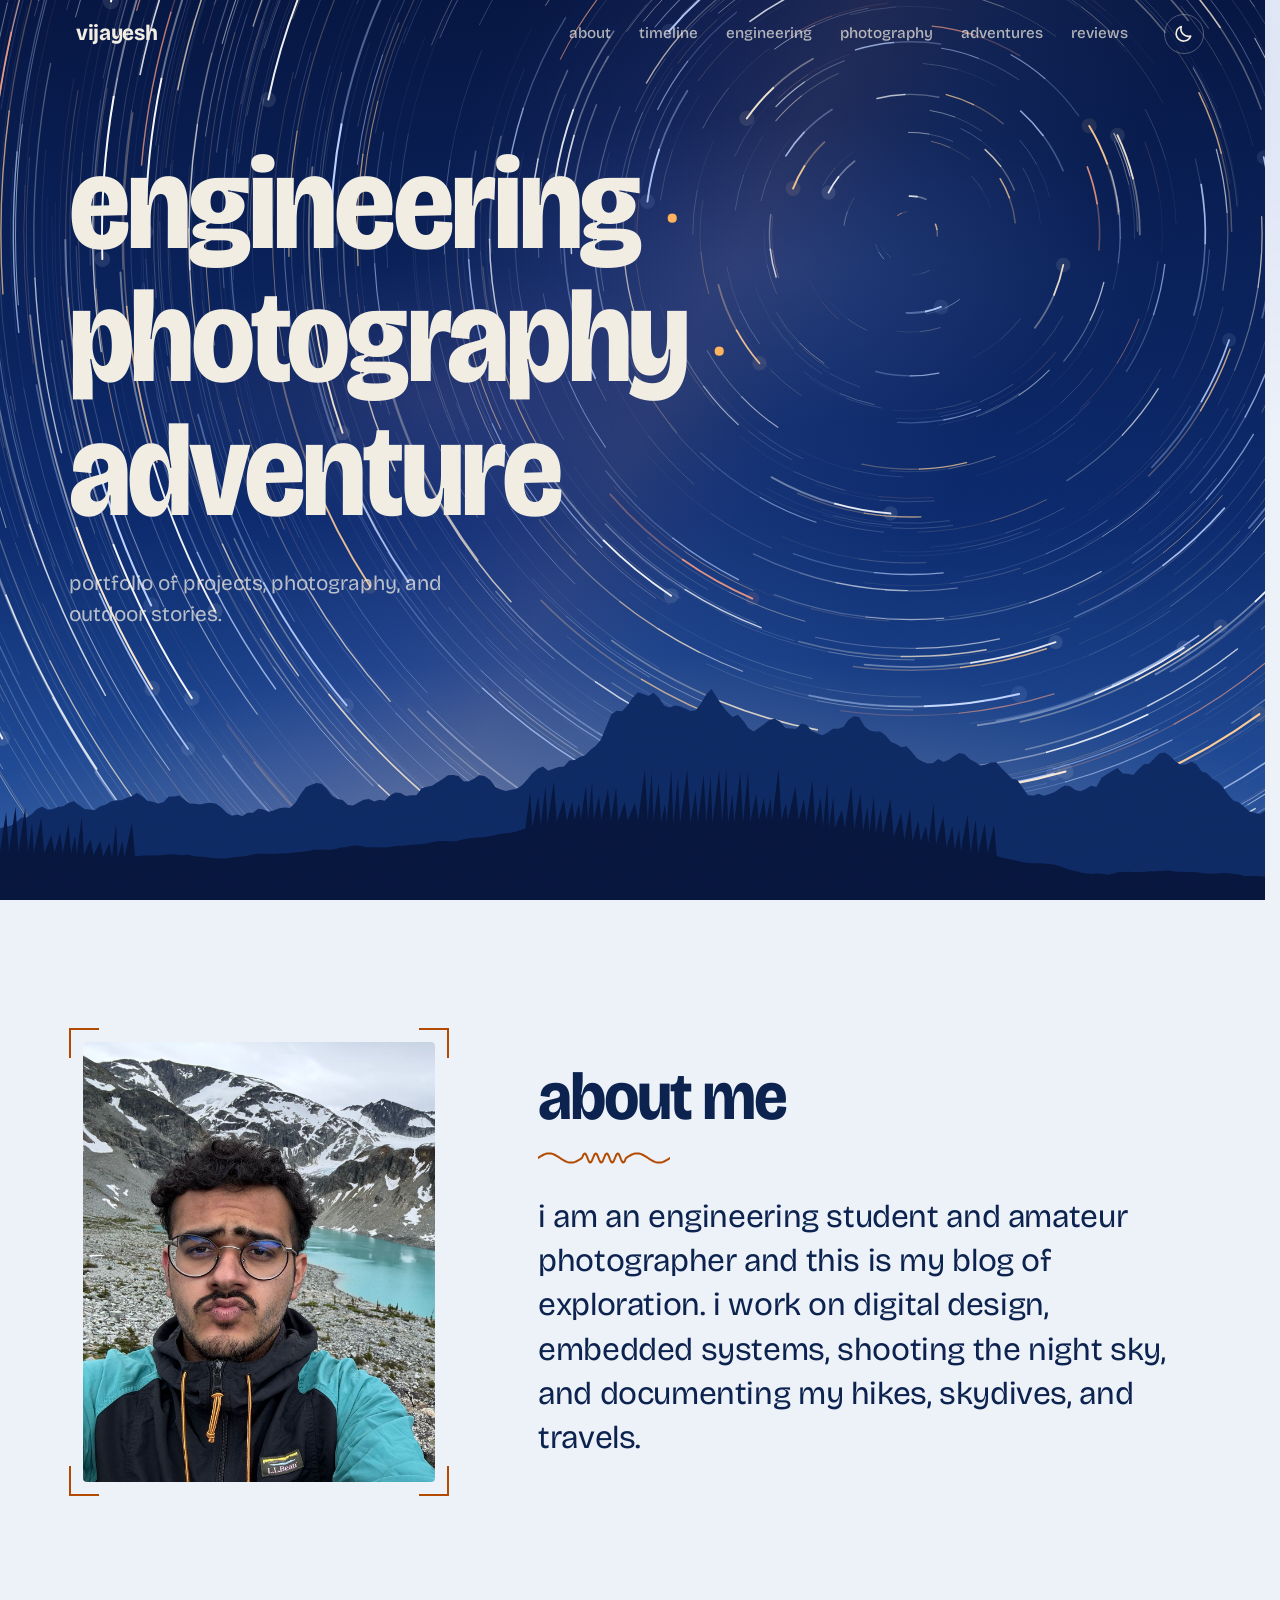
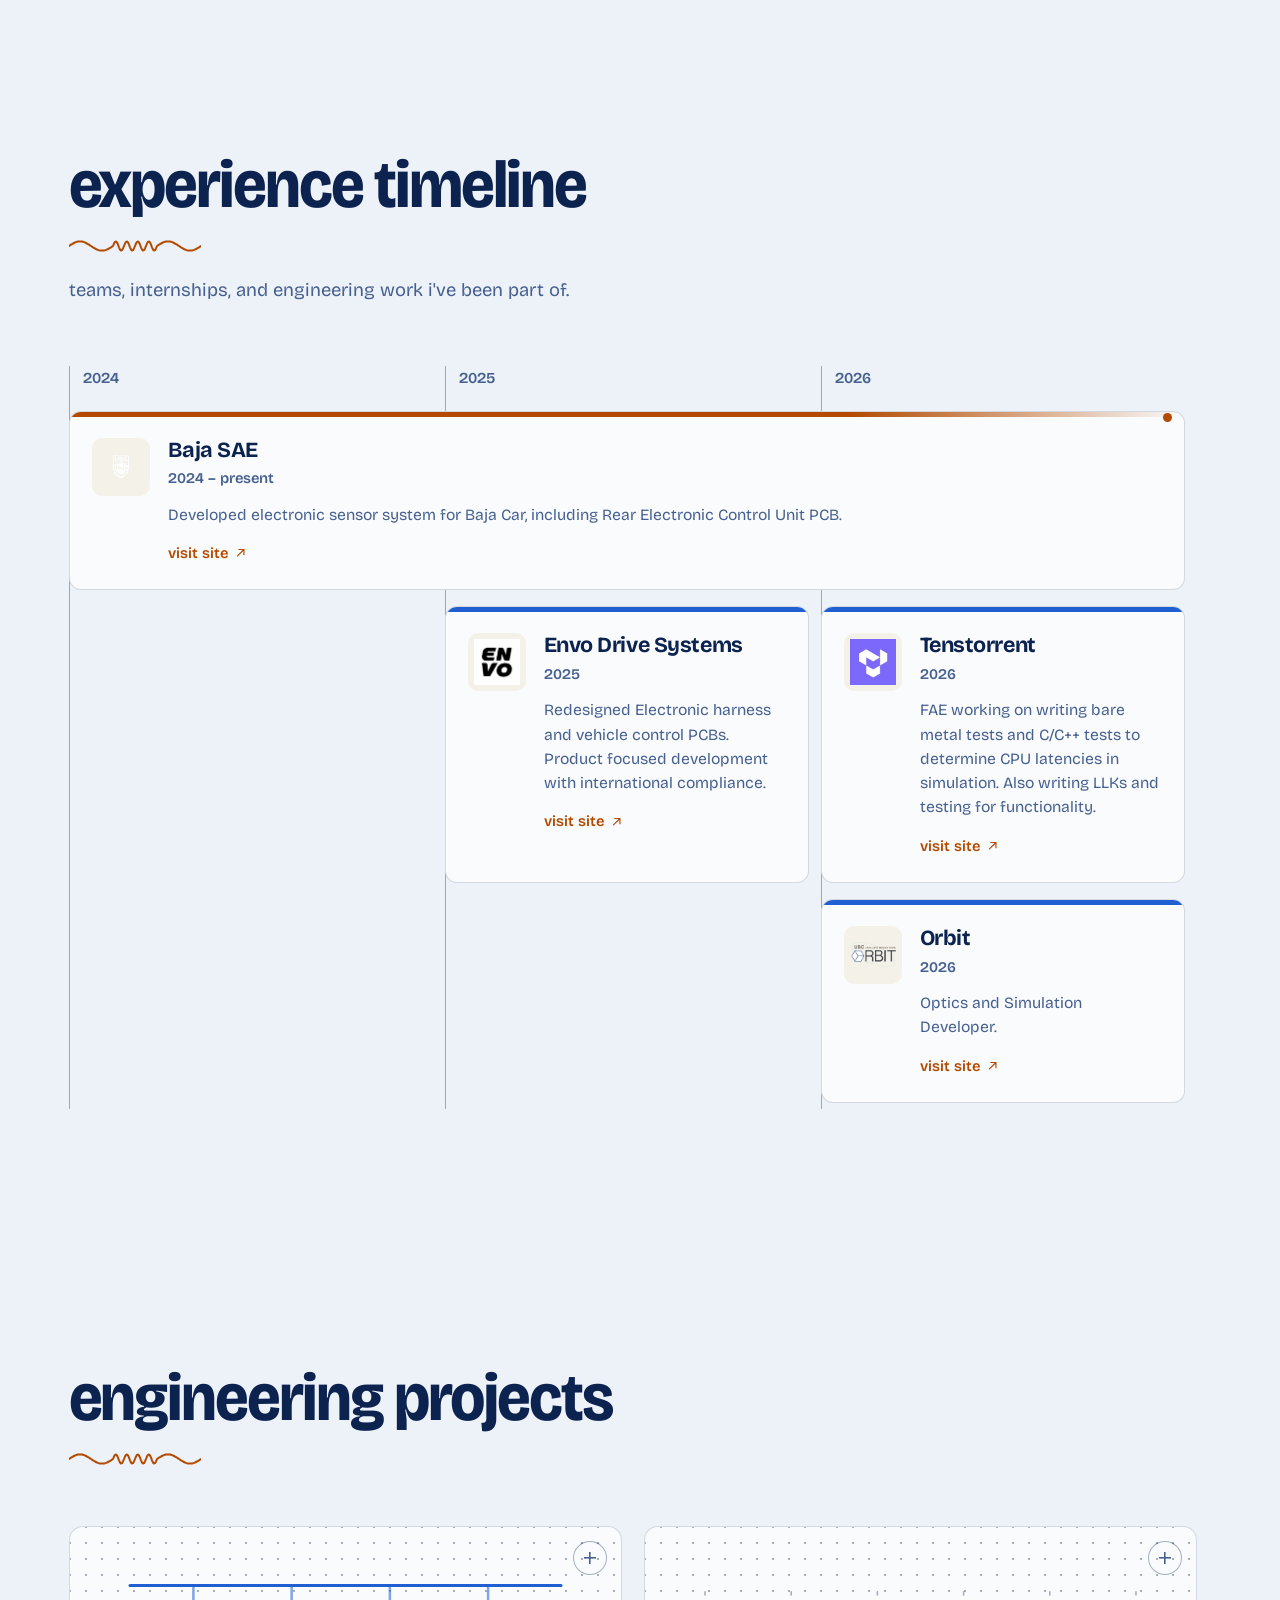
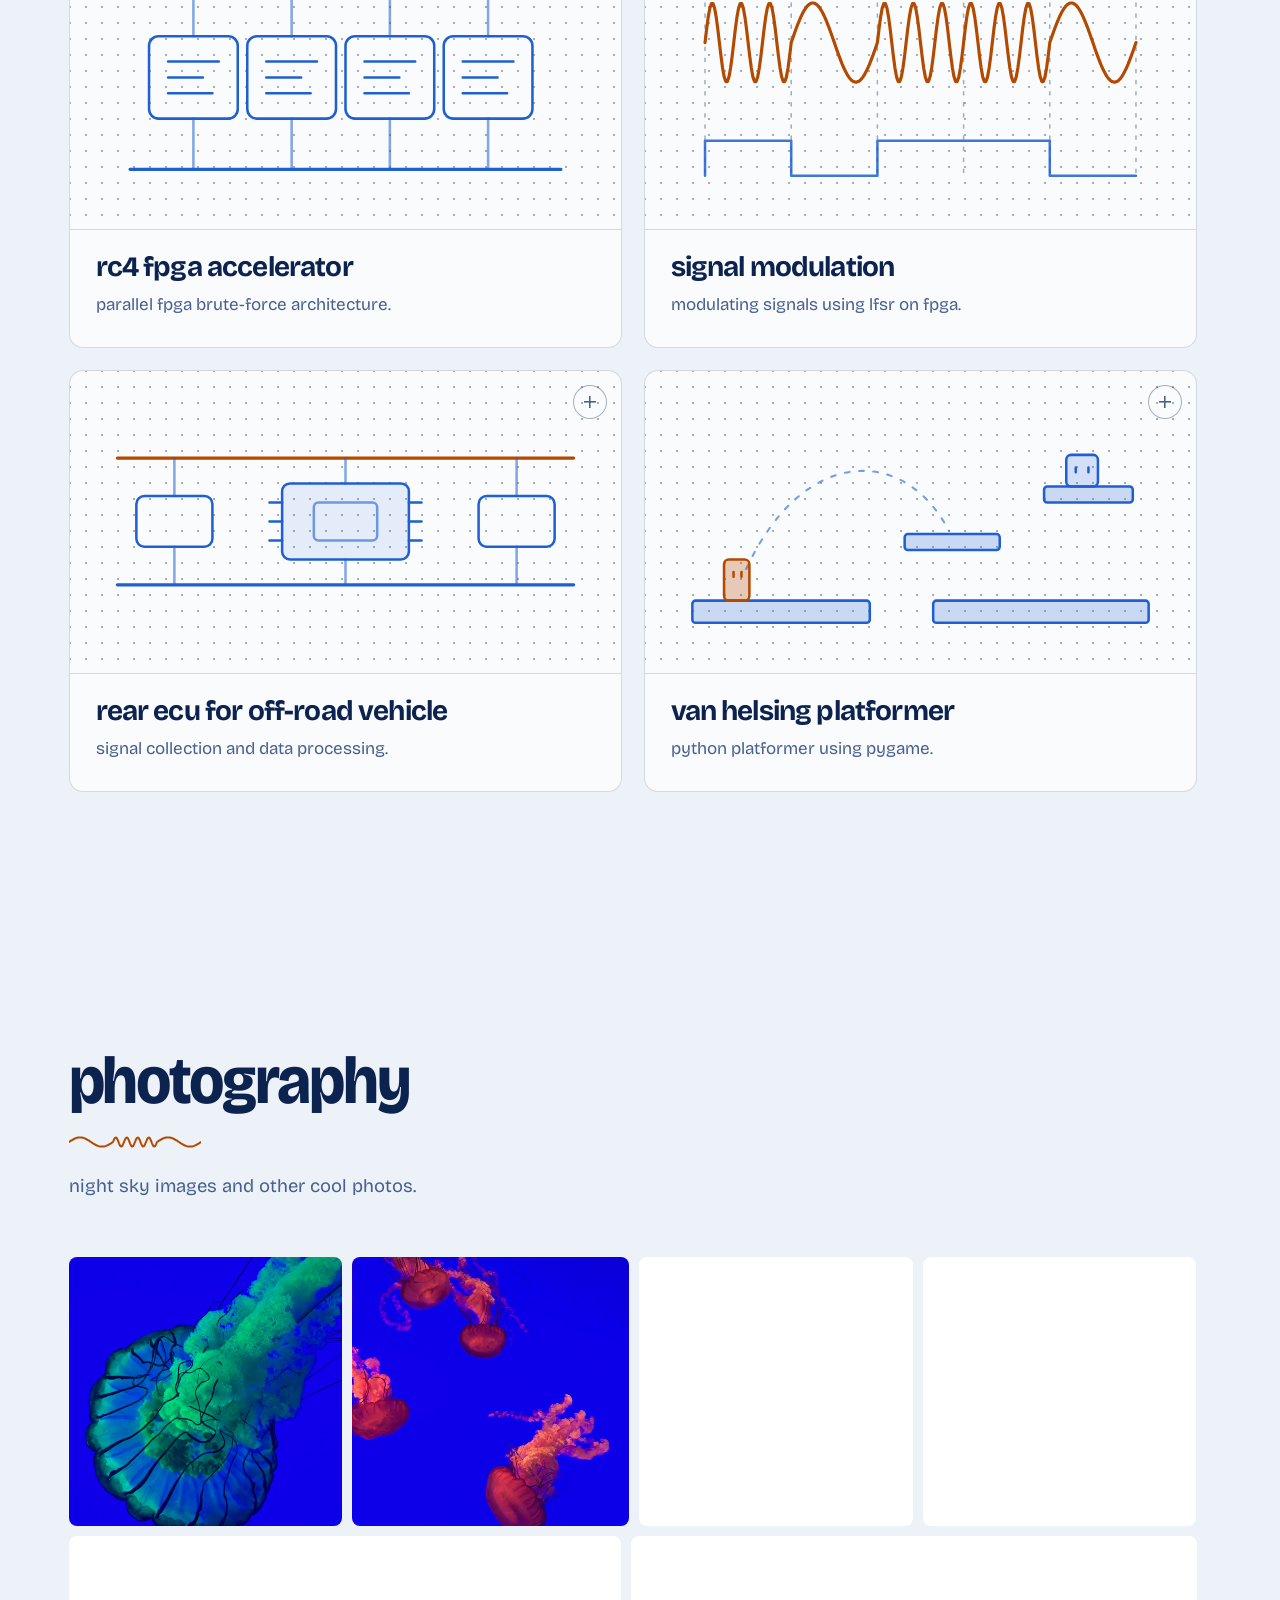
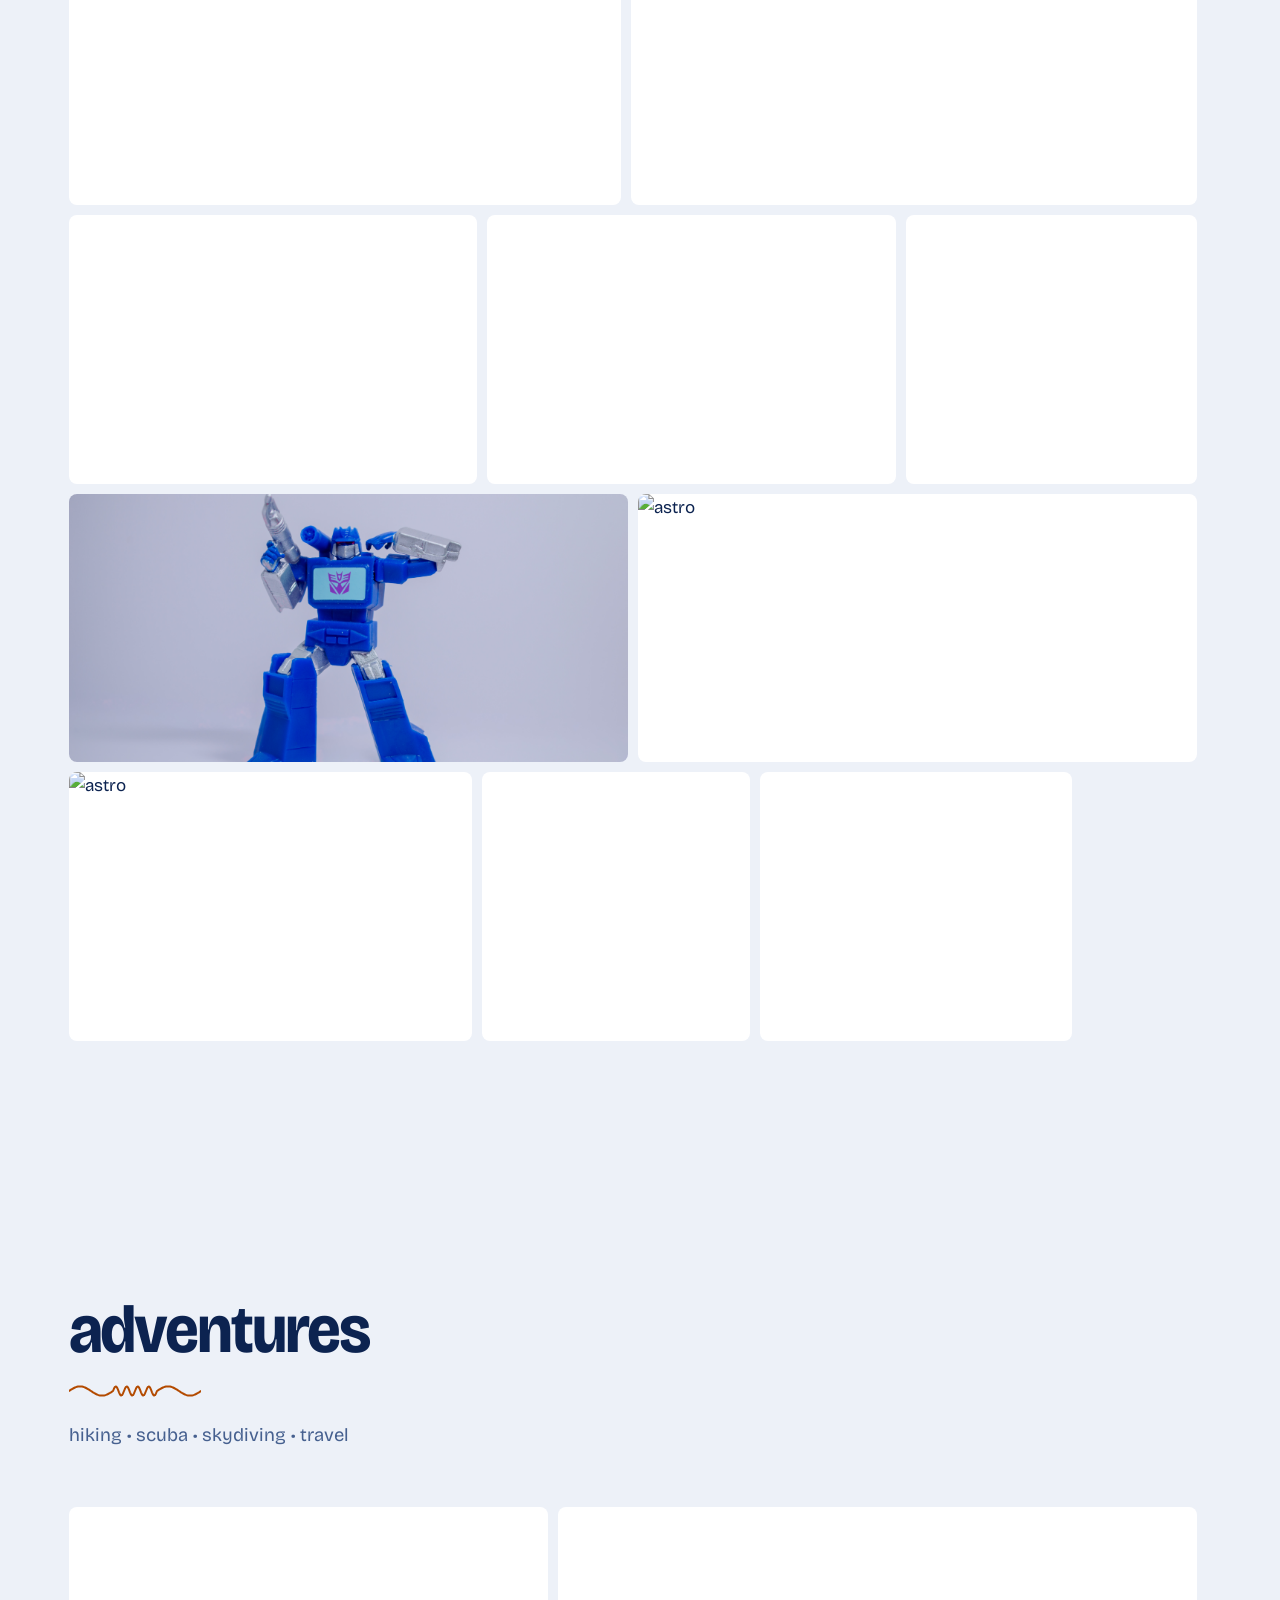
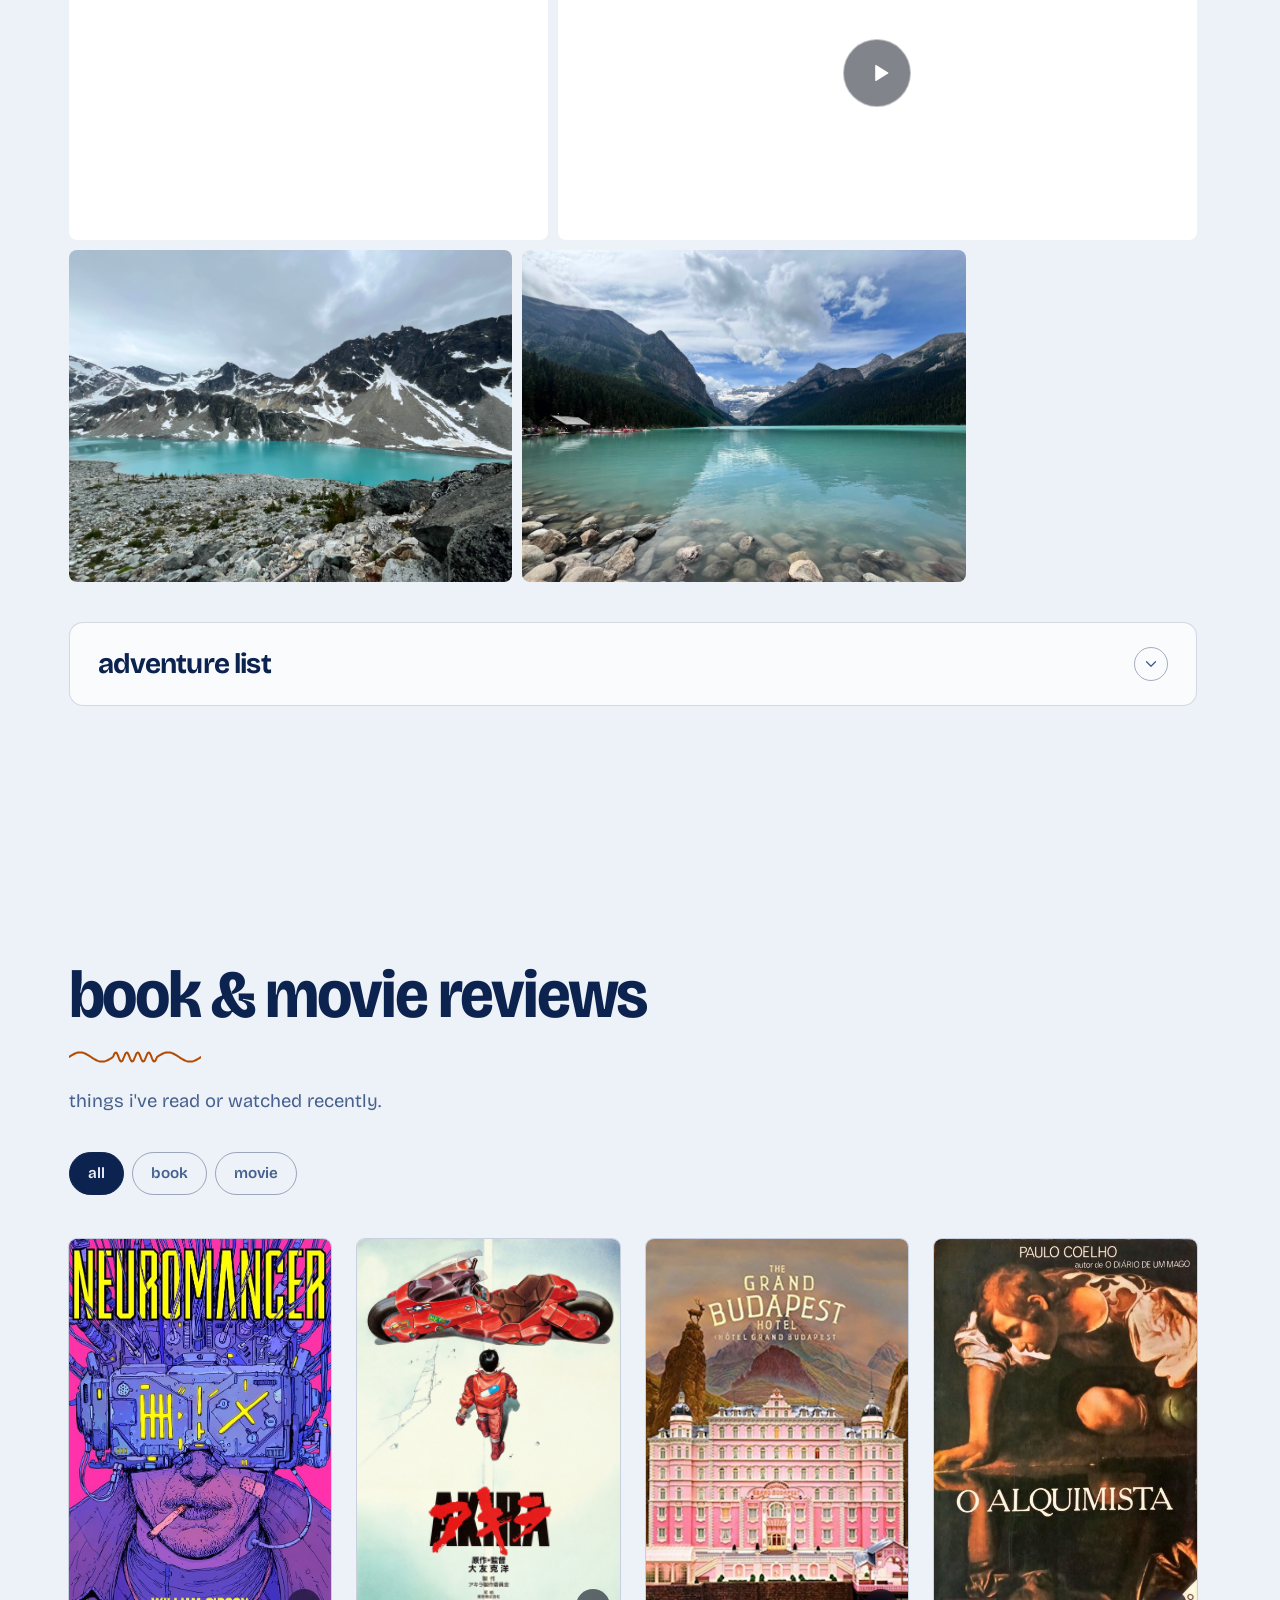
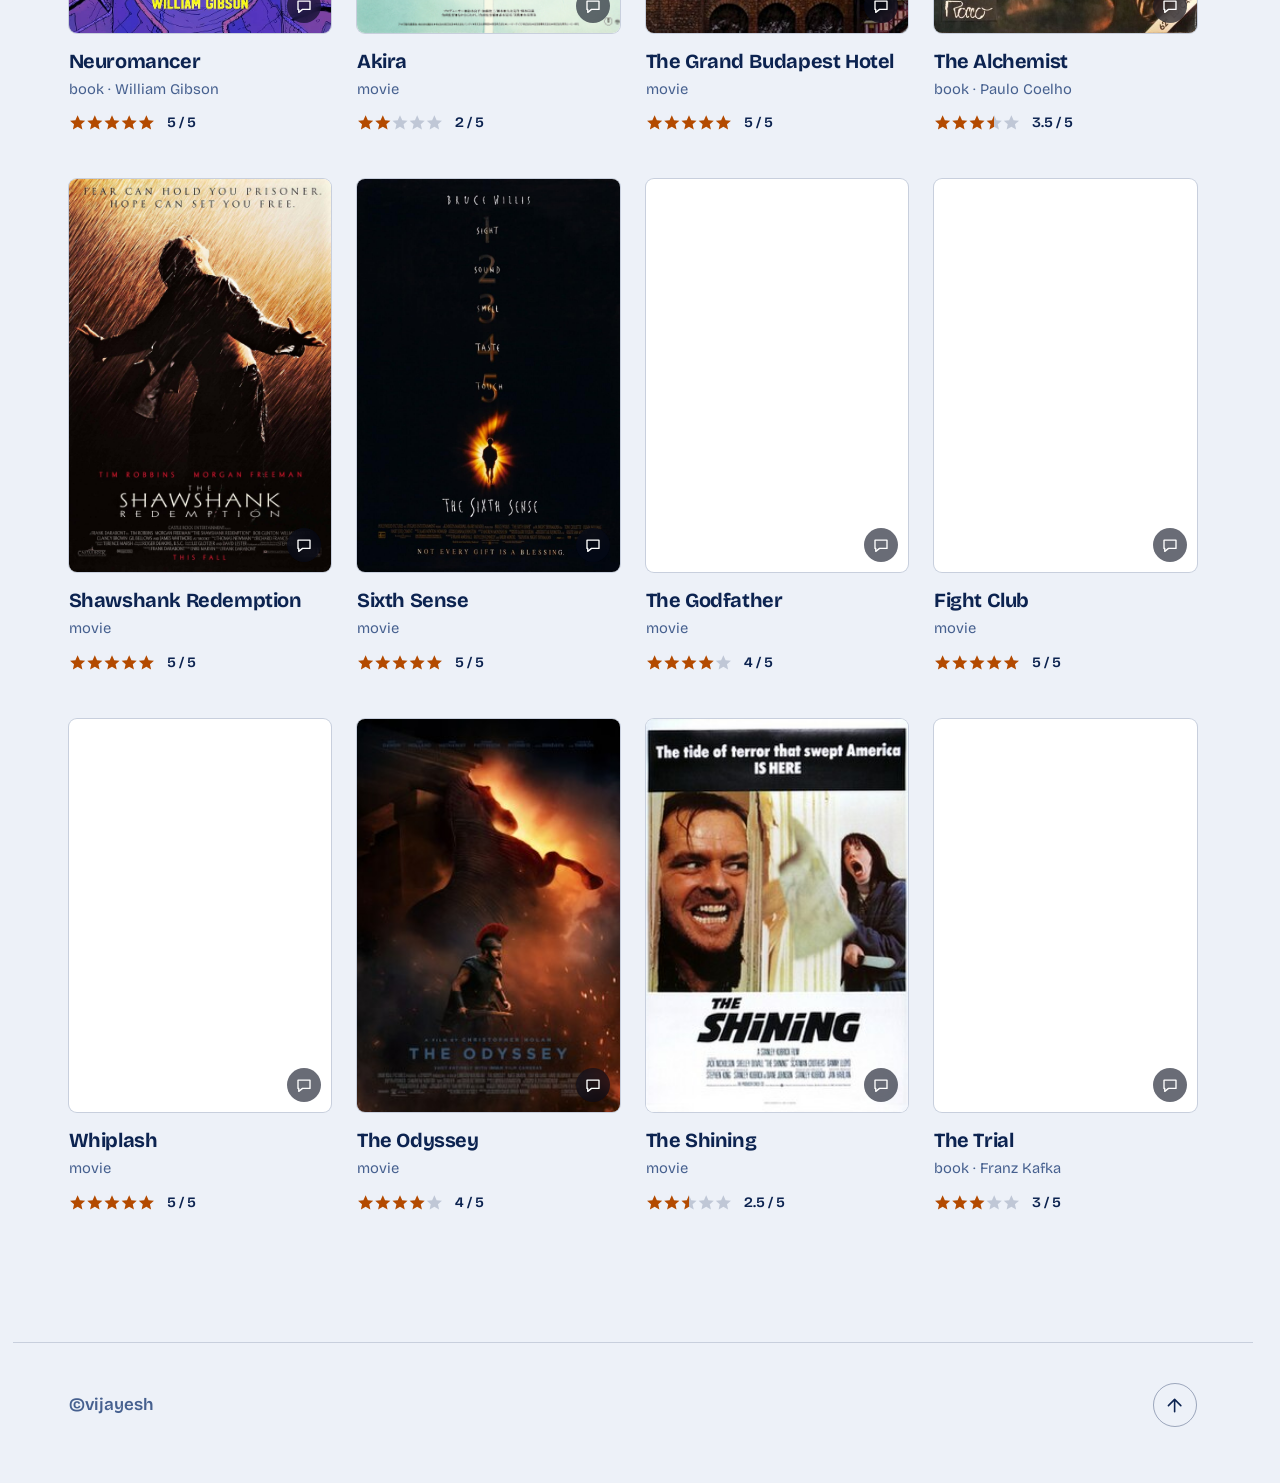
==== commit 04c63043: "new site" ====
--- a/index.html
+++ b/index.html
@@ -4,65 +4,115 @@
     <meta charset="UTF-8" />
     <meta name="viewport" content="width=device-width, initial-scale=1.0" />
     <title>vijayesh | portfolio</title>
+    <meta name="description" content="portfolio of projects, photography, and outdoor stories." />
+    <meta name="theme-color" content="#0a0f26" />
+    <link rel="icon" href="data:image/svg+xml,%3Csvg xmlns='http://www.w3.org/2000/svg' viewBox='0 0 32 32'%3E%3Crect width='32' height='32' rx='8' fill='%230a0f26'/%3E%3Cpath d='M16 5l2.6 8.4L27 16l-8.4 2.6L16 27l-2.6-8.4L5 16l8.4-2.6z' fill='%23ffb35c'/%3E%3C/svg%3E" />
     <link rel="stylesheet" href="style.css" />
 
     <!-- set theme before paint to avoid a flash of the wrong mode -->
     <script>
         (function () {
-            const saved = localStorage.getItem("theme");
-            const prefersDark = window.matchMedia("(prefers-color-scheme: dark)").matches;
-            const theme = saved || (prefersDark ? "dark" : "light");
-            if (theme === "dark") document.documentElement.setAttribute("data-theme", "dark");
+            var root = document.documentElement;
+            root.classList.add("js");
+            var saved = null;
+            try { saved = localStorage.getItem("theme"); } catch (e) {}
+            var prefersDark = window.matchMedia("(prefers-color-scheme: dark)").matches;
+            var theme = saved || (prefersDark ? "dark" : "light");
+            root.setAttribute("data-theme", theme === "light" ? "light" : "dark");
         })();
     </script>
 
-    <!-- Whimsical fonts -->
+    <!-- fonts -->
     <link rel="preconnect" href="https://fonts.googleapis.com">
     <link rel="preconnect" href="https://fonts.gstatic.com" crossorigin>
-    <link href="https://fonts.googleapis.com/css2?family=Baloo+2:wght@500;600;700;800&family=Quicksand:wght@400;500;600;700&display=swap" rel="stylesheet">
+    <link href="https://fonts.googleapis.com/css2?family=Bricolage+Grotesque:opsz,wdth,wght@12..96,75..100,200..800&family=JetBrains+Mono:wght@400;500&display=swap" rel="stylesheet">
 
     <!-- Prism.js syntax highlighting -->
     <link href="https://cdn.jsdelivr.net/npm/prismjs/themes/prism-tomorrow.css" rel="stylesheet" />
-    <script src="https://cdn.jsdelivr.net/npm/prismjs/prism.js"></script>
-    <script src="https://cdn.jsdelivr.net/npm/prismjs/components/prism-verilog.min.js"></script>
-    <script src="https://cdn.jsdelivr.net/npm/prismjs/components/prism-python.min.js"></script>
-    <script src="https://cdn.jsdelivr.net/npm/prismjs/components/prism-javascript.min.js"></script>
-    <script src="https://cdn.jsdelivr.net/npm/prismjs/components/prism-c.min.js"></script>
+    <script defer src="https://cdn.jsdelivr.net/npm/prismjs/prism.js"></script>
+    <script defer src="https://cdn.jsdelivr.net/npm/prismjs/components/prism-verilog.min.js"></script>
+    <script defer src="https://cdn.jsdelivr.net/npm/prismjs/components/prism-python.min.js"></script>
+    <script defer src="https://cdn.jsdelivr.net/npm/prismjs/components/prism-javascript.min.js"></script>
+    <script defer src="https://cdn.jsdelivr.net/npm/prismjs/components/prism-c.min.js"></script>
+    <script defer src="script.js"></script>
 </head>
 <body>
 
+    <!-- icon sprite -->
+    <svg width="0" height="0" style="position:absolute" aria-hidden="true" focusable="false">
+        <symbol id="i-download" viewBox="0 0 24 24"><path fill="currentColor" stroke="none" d="M5 20h14a1 1 0 0 0 1-1v-3h-2v2H6v-2H4v3a1 1 0 0 0 1 1zm7-3l5-5h-3V4h-4v8H7l5 5z"/></symbol>
+        <symbol id="i-sun" viewBox="0 0 24 24"><circle cx="12" cy="12" r="4"/><path d="M12 2.5v2M12 19.5v2M4.6 4.6L6 6M18 18l1.4 1.4M2.5 12h2M19.5 12h2M4.6 19.4L6 18M18 6l1.4-1.4"/></symbol>
+        <symbol id="i-moon" viewBox="0 0 24 24"><path d="M20 14.6A8.4 8.4 0 0 1 9.4 4a8.4 8.4 0 1 0 10.6 10.6z"/></symbol>
+        <symbol id="i-close" viewBox="0 0 24 24"><path d="M6 6l12 12M18 6L6 18"/></symbol>
+        <symbol id="i-chev-down" viewBox="0 0 24 24"><path d="M6 9l6 6 6-6"/></symbol>
+        <symbol id="i-chev-left" viewBox="0 0 24 24"><path d="M15 5l-7 7 7 7"/></symbol>
+        <symbol id="i-chev-right" viewBox="0 0 24 24"><path d="M9 5l7 7-7 7"/></symbol>
+        <symbol id="i-play" viewBox="0 0 24 24"><path fill="currentColor" stroke="none" d="M8.5 5.2v13.6a.6.6 0 0 0 .9.5l11-6.8a.6.6 0 0 0 0-1L9.4 4.7a.6.6 0 0 0-.9.5z"/></symbol>
+        <symbol id="i-ext" viewBox="0 0 24 24"><path d="M7 17L17 7M9 7h8v8"/></symbol>
+        <symbol id="i-up" viewBox="0 0 24 24"><path d="M12 19V5M5 12l7-7 7 7"/></symbol>
+        <symbol id="i-quote" viewBox="0 0 24 24"><path d="M4 5.5h16v11H10l-5 4v-4H4z"/></symbol>
+    </svg>
+
+    <a class="skip-link" href="#about">skip to content</a>
 
     <!-- navbar -->
-    <nav id="navbar">
-        <div class="nav-logo">vijayesh</div>
-        <ul class="nav-links">
-            <li><a href="#about">about</a></li>
-            <li><a href="#timeline">timeline</a></li>
-            <li><a href="#engineering">engineering</a></li>
-            <li><a href="#photos">photography</a></li>
-            <li><a href="#adventure">adventures</a></li>
-            <li><a href="#reviews">reviews</a></li>
-        </ul>
-        <div class="nav-right">
-            <button id="theme-toggle" aria-label="Toggle light and dark mode" title="Toggle light/dark mode">🌙</button>
-        </div>
+    <nav id="navbar" aria-label="primary">
+        <div class="nav-inner">
+            <a class="nav-logo" href="#top">vijayesh</a>
+            <ul class="nav-links" id="nav-links">
+                <li><a href="#about">about</a></li>
+                <li><a href="#timeline">timeline</a></li>
+                <li><a href="#engineering">engineering</a></li>
+                <li><a href="#photos">photography</a></li>
+                <li><a href="#adventure">adventures</a></li>
+                <li><a href="#reviews">reviews</a></li>
+            </ul>
+            <div class="nav-right">
+                <button id="theme-toggle" type="button" aria-label="Toggle light and dark mode" title="Toggle light/dark mode">
+                    <svg class="icon icon-sun" aria-hidden="true"><use href="#i-sun"/></svg>
+                    <svg class="icon icon-moon" aria-hidden="true"><use href="#i-moon"/></svg>
+                </button>
+                <button id="menu-toggle" type="button" aria-label="Open menu" aria-expanded="false" aria-controls="nav-links">
+                    <span></span><span></span>
+                </button>
+            </div>
+        </div>
+        <div class="nav-progress" aria-hidden="true"></div>
     </nav>
 
+    <main>
+
     <!-- hero -->
-    <header class="hero">
-        <h1>engineering • photography • adventure</h1>
-        <p>portfolio of projects, photography, and outdoor stories.</p>
+    <header class="hero" id="top">
+        <div class="hero-band" aria-hidden="true"></div>
+        <canvas id="sky" aria-hidden="true"></canvas>
+        <div class="ridge" aria-hidden="true">
+            <svg viewBox="0 0 1440 300" preserveAspectRatio="none" focusable="false">
+                <path class="ridge-far" d="M0,300 L0.0,222.0 L6.0,220.1 L12.0,219.0 L18.0,215.9 L24.0,210.5 L30.0,210.3 L36.0,206.7 L42.0,201.2 L48.0,198.6 L54.0,201.6 L60.0,201.4 L66.0,199.0 L72.0,198.0 L78.0,194.7 L84.0,192.6 L90.0,196.9 L96.0,201.1 L102.0,201.5 L108.0,202.1 L114.0,198.1 L120.0,196.4 L126.0,193.4 L132.0,191.8 L138.0,191.6 L144.0,189.3 L150.0,187.3 L156.0,183.6 L162.0,187.4 L168.0,192.2 L174.0,193.3 L180.0,195.1 L186.0,193.7 L192.0,187.7 L198.0,187.5 L204.0,186.6 L210.0,191.1 L216.0,195.2 L222.0,195.3 L228.0,196.2 L234.0,195.0 L240.0,194.3 L246.0,195.3 L252.0,199.4 L258.0,205.0 L264.0,208.3 L270.0,206.9 L276.0,208.5 L282.0,205.0 L288.0,205.0 L294.0,200.7 L300.0,201.7 L306.0,203.9 L312.0,202.4 L318.0,200.3 L324.0,199.5 L330.0,200.0 L336.0,194.6 L342.0,185.6 L348.0,177.8 L354.0,175.3 L360.0,173.2 L366.0,174.0 L372.0,179.2 L378.0,186.9 L384.0,190.3 L390.0,191.5 L396.0,196.8 L402.0,197.3 L408.0,194.0 L414.0,191.1 L420.0,190.2 L426.0,193.0 L432.0,191.0 L438.0,192.1 L444.0,186.5 L450.0,183.3 L456.0,184.0 L462.0,187.1 L468.0,186.2 L474.0,186.2 L480.0,178.7 L486.0,177.1 L492.0,176.1 L498.0,172.2 L504.0,168.8 L510.0,164.7 L516.0,164.6 L522.0,165.5 L528.0,171.6 L534.0,171.2 L540.0,168.3 L546.0,164.4 L552.0,165.8 L558.0,169.8 L564.0,177.3 L570.0,180.2 L576.0,181.6 L582.0,180.4 L588.0,179.3 L594.0,175.9 L600.0,169.5 L606.0,162.6 L612.0,157.9 L618.0,155.5 L624.0,159.9 L630.0,157.7 L636.0,155.9 L642.0,155.5 L648.0,148.9 L654.0,148.5 L660.0,145.1 L666.0,143.3 L672.0,137.5 L678.0,133.2 L684.0,126.6 L690.0,113.0 L696.0,99.1 L702.0,95.4 L708.0,96.1 L714.0,90.1 L720.0,81.6 L726.0,75.5 L732.0,77.3 L738.0,79.5 L744.0,76.0 L750.0,81.4 L756.0,89.9 L762.0,92.0 L768.0,89.8 L774.0,90.6 L780.0,93.1 L786.0,95.7 L792.0,94.8 L798.0,87.7 L804.0,77.8 L810.0,72.0 L816.0,81.1 L822.0,89.7 L828.0,96.7 L834.0,102.2 L840.0,99.6 L846.0,106.1 L852.0,114.3 L858.0,117.8 L864.0,113.8 L870.0,109.7 L876.0,105.2 L882.0,103.9 L888.0,107.3 L894.0,113.9 L900.0,114.6 L906.0,115.0 L912.0,109.2 L918.0,110.4 L924.0,117.1 L930.0,119.5 L936.0,121.7 L942.0,119.0 L948.0,114.8 L954.0,114.8 L960.0,113.0 L966.0,105.2 L972.0,101.4 L978.0,102.4 L984.0,112.1 L990.0,116.6 L996.0,117.7 L1002.0,117.8 L1008.0,121.9 L1014.0,128.8 L1020.0,131.1 L1026.0,134.6 L1032.0,133.6 L1038.0,139.7 L1044.0,146.9 L1050.0,149.9 L1056.0,152.2 L1062.0,151.8 L1068.0,147.4 L1074.0,150.5 L1080.0,148.0 L1086.0,144.2 L1092.0,140.8 L1098.0,142.2 L1104.0,147.7 L1110.0,150.5 L1116.0,154.2 L1122.0,153.1 L1128.0,151.0 L1134.0,150.6 L1140.0,157.3 L1146.0,162.8 L1152.0,168.5 L1158.0,169.8 L1164.0,178.0 L1170.0,186.0 L1176.0,186.8 L1182.0,184.7 L1188.0,186.8 L1194.0,185.1 L1200.0,183.0 L1206.0,179.4 L1212.0,175.7 L1218.0,176.5 L1224.0,180.6 L1230.0,182.0 L1236.0,179.6 L1242.0,176.2 L1248.0,177.5 L1254.0,167.5 L1260.0,163.7 L1266.0,160.1 L1272.0,157.0 L1278.0,162.9 L1284.0,163.3 L1290.0,164.5 L1296.0,158.3 L1302.0,153.0 L1308.0,152.3 L1314.0,146.9 L1320.0,141.1 L1326.0,140.4 L1332.0,144.1 L1338.0,149.9 L1344.0,153.4 L1350.0,153.0 L1356.0,149.9 L1362.0,153.1 L1368.0,160.7 L1374.0,162.7 L1380.0,168.6 L1386.0,171.7 L1392.0,177.5 L1398.0,185.7 L1404.0,192.0 L1410.0,193.8 L1416.0,198.4 L1422.0,203.5 L1428.0,205.1 L1434.0,206.4 L1440.0,203.3 L1440,300 Z"/>
+                <path class="ridge-near" d="M0,300 L0.0,246.8 L7.0,204.3 L10.1,246.4 L17.7,198.6 L21.1,247.4 L28.6,200.1 L31.9,247.1 L36.5,216.4 L38.5,248.2 L46.8,210.9 L50.4,248.3 L58.5,229.3 L62.1,247.8 L68.5,226.7 L71.3,248.7 L78.0,217.2 L80.9,249.0 L85.4,229.7 L87.4,249.7 L93.1,209.5 L95.5,250.5 L103.1,233.3 L106.4,251.2 L114.1,235.8 L117.5,252.5 L124.5,237.4 L127.5,253.3 L132.0,217.2 L134.0,253.2 L139.4,235.1 L141.7,253.1 L150.1,216.8 L153.9,252.1 L159.9,251.4 L165.9,251.0 L171.9,251.2 L177.9,251.1 L183.9,250.8 L189.9,250.1 L195.9,249.8 L201.9,250.4 L207.9,250.9 L213.9,250.4 L219.9,251.5 L225.9,252.3 L231.9,252.5 L237.9,253.3 L243.9,253.9 L249.9,254.2 L255.9,254.3 L261.9,253.7 L267.9,252.7 L273.9,252.3 L279.9,251.6 L285.9,250.6 L291.9,249.2 L297.9,249.2 L303.9,249.3 L309.9,249.5 L315.9,249.2 L321.9,249.0 L327.9,248.7 L333.9,247.8 L339.9,247.3 L345.9,247.0 L351.9,246.1 L357.9,244.9 L363.9,245.0 L369.9,245.0 L375.9,244.8 L381.9,244.1 L387.9,242.6 L393.9,242.1 L399.9,240.9 L405.9,240.4 L411.9,241.1 L417.9,242.1 L423.9,242.2 L429.9,242.3 L435.9,242.5 L441.9,242.1 L447.9,241.3 L453.9,240.6 L459.9,240.7 L465.9,239.9 L471.9,239.2 L477.9,239.0 L483.9,238.5 L489.9,237.0 L495.9,235.9 L501.9,235.4 L507.9,235.5 L513.9,235.9 L519.9,235.5 L525.9,234.2 L531.9,232.8 L537.9,232.3 L543.9,231.8 L549.9,231.5 L555.9,230.4 L561.9,229.6 L567.9,228.3 L573.9,227.5 L579.9,226.8 L585.9,225.7 L591.9,223.8 L597.9,222.3 L603.5,182.7 L606.0,221.0 L612.7,187.4 L615.6,218.7 L620.9,176.4 L623.2,217.2 L630.5,171.2 L633.7,214.4 L641.8,190.8 L645.3,214.0 L651.3,193.2 L653.9,212.9 L659.0,195.2 L661.2,212.3 L666.9,176.2 L669.4,212.3 L673.9,173.5 L675.9,213.0 L681.8,186.5 L684.4,212.9 L692.1,179.7 L695.5,213.6 L701.3,178.0 L703.8,213.8 L711.2,193.8 L714.4,213.3 L722.8,194.8 L726.5,213.3 L734.0,158.9 L737.3,213.2 L741.9,162.2 L743.9,213.9 L749.8,172.6 L752.5,215.0 L757.0,195.8 L759.0,216.2 L764.2,158.7 L766.5,216.8 L771.8,167.6 L774.1,216.8 L782.3,158.6 L786.0,216.0 L791.8,181.8 L794.4,215.7 L801.0,163.8 L803.9,216.4 L808.9,165.6 L811.0,216.1 L818.7,159.8 L822.1,215.7 L826.7,158.6 L828.8,216.1 L833.7,184.3 L835.8,216.0 L842.7,161.3 L845.8,215.9 L851.6,160.9 L854.2,214.6 L860.9,184.7 L863.8,213.8 L869.6,189.1 L872.2,212.4 L877.0,189.7 L879.1,212.2 L886.3,157.8 L889.5,212.8 L894.7,194.5 L896.9,212.8 L905.4,176.5 L909.1,213.4 L915.2,189.6 L917.9,215.1 L924.8,170.0 L927.8,217.7 L934.1,188.4 L936.9,220.4 L941.7,172.8 L943.7,221.6 L948.4,188.5 L950.4,221.6 L958.3,201.9 L961.7,221.8 L969.1,175.8 L972.4,223.2 L979.4,184.8 L982.5,224.7 L987.4,198.2 L989.6,226.1 L994.7,186.9 L996.9,227.4 L1002.6,200.9 L1005.1,228.6 L1013.6,190.1 L1017.4,231.2 L1025.8,205.9 L1029.5,234.5 L1035.9,200.1 L1038.8,235.7 L1045.2,213.6 L1048.0,235.9 L1054.1,219.1 L1056.8,237.3 L1062.8,195.2 L1065.5,239.2 L1073.8,208.5 L1077.5,242.5 L1084.0,219.6 L1086.8,244.7 L1091.7,223.4 L1093.8,245.9 L1101.4,207.0 L1104.8,247.8 L1110.7,212.5 L1113.4,248.7 L1121.0,216.8 L1124.3,248.8 L1131.5,218.0 L1134.6,251.5 L1140.6,253.5 L1146.6,254.7 L1152.6,255.7 L1158.6,256.9 L1164.6,258.2 L1170.6,259.1 L1176.6,259.5 L1182.6,259.3 L1188.6,259.7 L1194.6,260.3 L1200.6,261.1 L1206.6,262.7 L1212.6,264.7 L1218.6,266.6 L1224.6,268.1 L1230.6,269.3 L1236.6,270.5 L1242.6,270.9 L1248.6,270.4 L1254.6,270.8 L1260.6,271.9 L1266.6,270.8 L1272.6,269.2 L1278.6,268.7 L1284.6,268.6 L1290.6,268.7 L1296.6,268.8 L1302.6,268.7 L1308.6,268.1 L1314.6,268.2 L1320.6,267.7 L1326.6,267.1 L1332.6,267.6 L1338.6,268.6 L1344.6,268.6 L1350.6,269.1 L1356.6,268.8 L1362.6,269.2 L1368.6,270.1 L1374.6,270.7 L1380.6,270.7 L1386.6,270.5 L1392.6,269.8 L1398.6,270.2 L1404.6,270.9 L1410.6,271.6 L1416.6,273.0 L1422.6,273.0 L1428.6,273.3 L1434.6,273.4 L1440.0,274.0 L1440,300 Z"/>
+            </svg>
+        </div>
+        <div class="hero-inner">
+            <h1>
+                <span class="h1-line"><span class="h1-text" style="--i:0">engineering <span class="sep" aria-hidden="true">•</span></span></span>
+                <span class="h1-line"><span class="h1-text" style="--i:1">photography <span class="sep" aria-hidden="true">•</span></span></span>
+                <span class="h1-line"><span class="h1-text" style="--i:2">adventure</span></span>
+            </h1>
+            <p class="hero-sub">portfolio of projects, photography, and outdoor stories.</p>
+        </div>
     </header>
 
     <!-- about me (under hero) -->
     <section id="about" class="section about-section">
         <div class="about-container">
-            <img src="images/me.jpg" alt="vijayesh portrait" class="about-photo" />
-            
+            <figure class="about-photo-wrap">
+                <img src="images/me.jpg" alt="vijayesh portrait" class="about-photo" />
+            </figure>
+
             <div class="about-text">
                 <h2>about me</h2>
                 <p>
-                    i am an engineering student and amateur photographer and this is my blog of exploration. i work on digital design, embedded systems, 
+                    i am an engineering student and amateur photographer and this is my blog of exploration. i work on digital design, embedded systems,
                     shooting the night sky, and documenting my hikes, <!--scuba dives,-->skydives, and travels.
                 </p>
             </div>
@@ -70,663 +120,573 @@
     </section>
 
     <section id="timeline" class="section">
-    <h2>experience timeline</h2>
-    <p class="section-subtitle">teams, internships, and engineering work i've been part of.</p>
-
-    <div class="timeline-horizontal">
-
-        <div class="timeline-item baja">
-            <div class="timeline-dot"></div>
-            <a class="timeline-card" href="https://www.bajasae.net/" target="_blank" rel="noopener">
-                <div class="timeline-compact">
-                    <div class="timeline-logo">
-                        <img src="images/baja2_logo.png" alt="baja logo">
-                    </div>
-                    <h3>Baja SAE</h3>
-                    <span class="timeline-date">2024 &ndash; present</span>
-                </div>
-                <div class="timeline-details">
-                    <p>
-                        Developed electronic sensor system for Baja Car, including Rear Electronic Control Unit PCB.
-                    </p>
-                    <span class="visit-link">visit site</span>
-                </div>
-            </a>
-        </div>
-
-        <div class="timeline-item envo">
-            <div class="timeline-dot"></div>
-            <a class="timeline-card" href="https://envodrive.com/" target="_blank" rel="noopener">
-                <div class="timeline-compact">
-                    <div class="timeline-logo">
-                        <img src="images/envo_logo.png" alt="envo logo">
-                    </div>
-                    <h3>Envo Drive Systems</h3>
-                    <span class="timeline-date">2025</span>
-                </div>
-                <div class="timeline-details">
-                    <p>
-                        Redesigned Electronic harness and vehicle control PCBs.
-                        Product focused development with international compliance.
-                    </p>
-                    <span class="visit-link">visit site</span>
-                </div>
-            </a>
-        </div>
-
-        <div class="timeline-item tenstorrent">
-            <div class="timeline-dot"></div>
-            <a class="timeline-card" href="https://tenstorrent.com/" target="_blank" rel="noopener">
-                <div class="timeline-compact">
-                    <div class="timeline-logo">
-                        <img src="images/tenstorrent_logo.jpg" alt="tenstorrent logo">
-                    </div>
-                    <h3>Tenstorrent</h3>
-                    <span class="timeline-date">2026</span>
-                </div>
-                <div class="timeline-details">
-                    <p>
-                        FAE working on writing bare metal tests and C/C++ tests to determine CPU latencies in simulation.
-                        Also writing LLKs and testing for functionality.
-                    </p>
-                    <span class="visit-link">visit site</span>
-                </div>
-            </a>
-        </div>
-
-        <div class="timeline-item orbit">
-            <div class="timeline-dot"></div>
-            <a class="timeline-card" href="https://www.ubcorbit.com/" target="_blank" rel="noopener">
-                <div class="timeline-compact">
-                    <div class="timeline-logo">
-                        <img src="images/orbit_logo.png" alt="orbit logo">
-                    </div>
-                    <h3>Orbit</h3>
-                    <span class="timeline-date">2026</span>
-                </div>
-                <div class="timeline-details">
-                    <p>
-                        Optics and Simulation Developer.
-                    </p>
-                    <span class="visit-link">visit site</span>
-                </div>
-            </a>
-        </div>
-
-    </div>
+        <h2>experience timeline</h2>
+        <p class="section-subtitle">teams, internships, and engineering work i've been part of.</p>
+
+        <div class="lanes">
+            <div class="lanes-axis" aria-hidden="true"><span>2024</span><span>2025</span><span>2026</span></div>
+
+            <ol class="lanes-list">
+
+                <li class="lane baja">
+                    <a class="timeline-card" href="https://www.bajasae.net/" target="_blank" rel="noopener">
+                        <div class="timeline-logo">
+                            <img src="images/baja2_logo.png" alt="baja logo">
+                        </div>
+                        <div class="timeline-copy">
+                            <h3>Baja SAE</h3>
+                            <span class="timeline-date">2024 &ndash; present</span>
+                            <p>
+                                Developed electronic sensor system for Baja Car, including Rear Electronic Control Unit PCB.
+                            </p>
+                            <span class="visit-link">visit site <svg class="icon" aria-hidden="true"><use href="#i-ext"/></svg></span>
+                        </div>
+                    </a>
+                </li>
+
+                <li class="lane envo">
+                    <a class="timeline-card" href="https://envodrive.com/" target="_blank" rel="noopener">
+                        <div class="timeline-logo">
+                            <img src="images/envo_logo.png" alt="envo logo">
+                        </div>
+                        <div class="timeline-copy">
+                            <h3>Envo Drive Systems</h3>
+                            <span class="timeline-date">2025</span>
+                            <p>
+                                Redesigned Electronic harness and vehicle control PCBs.
+                                Product focused development with international compliance.
+                            </p>
+                            <span class="visit-link">visit site <svg class="icon" aria-hidden="true"><use href="#i-ext"/></svg></span>
+                        </div>
+                    </a>
+                </li>
+
+                <li class="lane tenstorrent">
+                    <a class="timeline-card" href="https://tenstorrent.com/" target="_blank" rel="noopener">
+                        <div class="timeline-logo">
+                            <img src="images/tenstorrent_logo.jpg" alt="tenstorrent logo">
+                        </div>
+                        <div class="timeline-copy">
+                            <h3>Tenstorrent</h3>
+                            <span class="timeline-date">2026</span>
+                            <p>
+                                FAE working on writing bare metal tests and C/C++ tests to determine CPU latencies in simulation.
+                                Also writing LLKs and testing for functionality.
+                            </p>
+                            <span class="visit-link">visit site <svg class="icon" aria-hidden="true"><use href="#i-ext"/></svg></span>
+                        </div>
+                    </a>
+                </li>
+
+                <li class="lane orbit">
+                    <a class="timeline-card" href="https://www.ubcorbit.com/" target="_blank" rel="noopener">
+                        <div class="timeline-logo">
+                            <img src="images/orbit_logo.png" alt="orbit logo">
+                        </div>
+                        <div class="timeline-copy">
+                            <h3>Orbit</h3>
+                            <span class="timeline-date">2026</span>
+                            <p>
+                                Optics and Simulation Developer.
+                            </p>
+                            <span class="visit-link">visit site <svg class="icon" aria-hidden="true"><use href="#i-ext"/></svg></span>
+                        </div>
+                    </a>
+                </li>
+
+            </ol>
+        </div>
     </section>
 
 
     <!-- engineering projects -->
     <section id="engineering" class="section">
         <h2>engineering projects</h2>
-        <div class="grid">
-
-            <div class="card" data-project="rc4">
-                <h3>rc4 fpga accelerator</h3>
-                <p>parallel fpga brute-force architecture.</p>
-            </div>
-
-            <div class="card" data-project="dds">
-                <h3>signal modulation</h3>
-                <p>modulating signals using lfsr on fpga.</p>
-            </div>
-
-            <div class="card" data-project="ecu">
-                <h3>rear ecu for off-road vehicle</h3>
-                <p>signal collection and data processing.</p>
-            </div>
-
-            <div class="card" data-project="van">
-                <h3>van helsing platformer</h3>
-                <p>python platformer using pygame.</p>
-            </div>
+        <div class="projects">
+
+            <article class="card" data-project="rc4">
+                <div class="card-glyph">
+                    <svg class="glyph glyph-rc4" viewBox="0 0 320 176" aria-hidden="true" focusable="false">
+                        <path class="g-bus" d="M24 30H296M24 146H296"/>
+                        <path class="g-wire" d="M64 30V62M126 30V62M188 30V62M250 30V62M64 114V146M126 114V146M188 114V146M250 114V146"/>
+                        <g class="g-core" style="--i:0"><rect x="36" y="62" width="56" height="52" rx="6"/><path d="M48 78h32M48 88h22M48 98h28"/></g>
+                        <g class="g-core" style="--i:1"><rect x="98" y="62" width="56" height="52" rx="6"/><path d="M110 78h32M110 88h22M110 98h28"/></g>
+                        <g class="g-core" style="--i:2"><rect x="160" y="62" width="56" height="52" rx="6"/><path d="M172 78h32M172 88h22M172 98h28"/></g>
+                        <g class="g-core" style="--i:3"><rect x="222" y="62" width="56" height="52" rx="6"/><path d="M234 78h32M234 88h22M234 98h28"/></g>
+                    </svg>
+                    <span class="card-plus" aria-hidden="true"></span>
+                </div>
+                <div class="card-body">
+                    <h3><button type="button" class="card-trigger">rc4 fpga accelerator</button></h3>
+                    <p>parallel fpga brute-force architecture.</p>
+                </div>
+            </article>
+
+            <article class="card" data-project="dds">
+                <div class="card-glyph">
+                    <svg class="glyph glyph-dds" viewBox="0 0 320 176" aria-hidden="true" focusable="false">
+                        <path class="g-guide" d="M24 34V150M78.4 34V150M132.8 34V150M187.2 34V150M241.6 34V150M296 34V150"/>
+                        <path class="g-wave" pathLength="1" d="M24.00,66.00 L25.01,57.45 L26.01,49.93 L27.02,44.35 L28.03,41.38 L29.04,41.38 L30.04,44.35 L31.05,49.93 L32.06,57.45 L33.07,66.00 L34.07,74.55 L35.08,82.07 L36.09,87.65 L37.10,90.62 L38.10,90.62 L39.11,87.65 L40.12,82.07 L41.13,74.55 L42.13,66.00 L43.14,57.45 L44.15,49.93 L45.16,44.35 L46.16,41.38 L47.17,41.38 L48.18,44.35 L49.19,49.93 L50.19,57.45 L51.20,66.00 L52.21,74.55 L53.21,82.07 L54.22,87.65 L55.23,90.62 L56.24,90.62 L57.24,87.65 L58.25,82.07 L59.26,74.55 L60.27,66.00 L61.27,57.45 L62.28,49.93 L63.29,44.35 L64.30,41.38 L65.30,41.38 L66.31,44.35 L67.32,49.93 L68.33,57.45 L69.33,66.00 L70.34,74.55 L71.35,82.07 L72.36,87.65 L73.36,90.62 L74.37,90.62 L75.38,87.65 L76.39,82.07 L77.39,74.55 L78.40,66.00 L78.40,66.00 L79.41,63.10 L80.41,60.23 L81.42,57.45 L82.43,54.78 L83.44,52.26 L84.44,49.93 L85.45,47.82 L86.46,45.95 L87.47,44.35 L88.47,43.04 L89.48,42.05 L90.49,41.38 L91.50,41.04 L92.50,41.04 L93.51,41.38 L94.52,42.05 L95.53,43.04 L96.53,44.35 L97.54,45.95 L98.55,47.82 L99.56,49.93 L100.56,52.26 L101.57,54.78 L102.58,57.45 L103.59,60.23 L104.59,63.10 L105.60,66.00 L106.61,68.90 L107.61,71.77 L108.62,74.55 L109.63,77.22 L110.64,79.74 L111.64,82.07 L112.65,84.18 L113.66,86.05 L114.67,87.65 L115.67,88.96 L116.68,89.95 L117.69,90.62 L118.70,90.96 L119.70,90.96 L120.71,90.62 L121.72,89.95 L122.73,88.96 L123.73,87.65 L124.74,86.05 L125.75,84.18 L126.76,82.07 L127.76,79.74 L128.77,77.22 L129.78,74.55 L130.79,71.77 L131.79,68.90 L132.80,66.00 L132.80,66.00 L133.81,57.45 L134.81,49.93 L135.82,44.35 L136.83,41.38 L137.84,41.38 L138.84,44.35 L139.85,49.93 L140.86,57.45 L141.87,66.00 L142.87,74.55 L143.88,82.07 L144.89,87.65 L145.90,90.62 L146.90,90.62 L147.91,87.65 L148.92,82.07 L149.93,74.55 L150.93,66.00 L151.94,57.45 L152.95,49.93 L153.96,44.35 L154.96,41.38 L155.97,41.38 L156.98,44.35 L157.99,49.93 L158.99,57.45 L160.00,66.00 L161.01,74.55 L162.01,82.07 L163.02,87.65 L164.03,90.62 L165.04,90.62 L166.04,87.65 L167.05,82.07 L168.06,74.55 L169.07,66.00 L170.07,57.45 L171.08,49.93 L172.09,44.35 L173.10,41.38 L174.10,41.38 L175.11,44.35 L176.12,49.93 L177.13,57.45 L178.13,66.00 L179.14,74.55 L180.15,82.07 L181.16,87.65 L182.16,90.62 L183.17,90.62 L184.18,87.65 L185.19,82.07 L186.19,74.55 L187.20,66.00 L187.20,66.00 L188.21,57.45 L189.21,49.93 L190.22,44.35 L191.23,41.38 L192.24,41.38 L193.24,44.35 L194.25,49.93 L195.26,57.45 L196.27,66.00 L197.27,74.55 L198.28,82.07 L199.29,87.65 L200.30,90.62 L201.30,90.62 L202.31,87.65 L203.32,82.07 L204.33,74.55 L205.33,66.00 L206.34,57.45 L207.35,49.93 L208.36,44.35 L209.36,41.38 L210.37,41.38 L211.38,44.35 L212.39,49.93 L213.39,57.45 L214.40,66.00 L215.41,74.55 L216.41,82.07 L217.42,87.65 L218.43,90.62 L219.44,90.62 L220.44,87.65 L221.45,82.07 L222.46,74.55 L223.47,66.00 L224.47,57.45 L225.48,49.93 L226.49,44.35 L227.50,41.38 L228.50,41.38 L229.51,44.35 L230.52,49.93 L231.53,57.45 L232.53,66.00 L233.54,74.55 L234.55,82.07 L235.56,87.65 L236.56,90.62 L237.57,90.62 L238.58,87.65 L239.59,82.07 L240.59,74.55 L241.60,66.00 L241.60,66.00 L242.61,63.10 L243.61,60.23 L244.62,57.45 L245.63,54.78 L246.64,52.26 L247.64,49.93 L248.65,47.82 L249.66,45.95 L250.67,44.35 L251.67,43.04 L252.68,42.05 L253.69,41.38 L254.70,41.04 L255.70,41.04 L256.71,41.38 L257.72,42.05 L258.73,43.04 L259.73,44.35 L260.74,45.95 L261.75,47.82 L262.76,49.93 L263.76,52.26 L264.77,54.78 L265.78,57.45 L266.79,60.23 L267.79,63.10 L268.80,66.00 L269.81,68.90 L270.81,71.77 L271.82,74.55 L272.83,77.22 L273.84,79.74 L274.84,82.07 L275.85,84.18 L276.86,86.05 L277.87,87.65 L278.87,88.96 L279.88,89.95 L280.89,90.62 L281.90,90.96 L282.90,90.96 L283.91,90.62 L284.92,89.95 L285.93,88.96 L286.93,87.65 L287.94,86.05 L288.95,84.18 L289.96,82.07 L290.96,79.74 L291.97,77.22 L292.98,74.55 L293.99,71.77 L294.99,68.90 L296.00,66.00"/>
+                        <path class="g-bits" d="M24 150V128H78.4V150H132.8V128H241.6V150H296"/>
+                    </svg>
+                    <span class="card-plus" aria-hidden="true"></span>
+                </div>
+                <div class="card-body">
+                    <h3><button type="button" class="card-trigger">signal modulation</button></h3>
+                    <p>modulating signals using lfsr on fpga.</p>
+                </div>
+            </article>
+
+            <article class="card" data-project="ecu">
+                <div class="card-glyph">
+                    <svg class="glyph glyph-ecu" viewBox="0 0 320 176" aria-hidden="true" focusable="false">
+                        <path class="g-bus g-can-h" d="M16 48H304"/>
+                        <path class="g-bus g-can-l" d="M16 128H304"/>
+                        <path class="g-wire" d="M52 48V72M52 104V128M160 48V64M160 112V128M268 48V72M268 104V128"/>
+                        <rect class="g-node" x="28" y="72" width="48" height="32" rx="5"/>
+                        <rect class="g-node" x="244" y="72" width="48" height="32" rx="5"/>
+                        <rect class="g-chip" x="120" y="64" width="80" height="48" rx="5"/>
+                        <rect class="g-die" x="140" y="76" width="40" height="24" rx="3"/>
+                        <path class="g-pins" d="M112 76h8M112 88h8M112 100h8M200 76h8M200 88h8M200 100h8"/>
+                    </svg>
+                    <span class="card-plus" aria-hidden="true"></span>
+                </div>
+                <div class="card-body">
+                    <h3><button type="button" class="card-trigger">rear ecu for off-road vehicle</button></h3>
+                    <p>signal collection and data processing.</p>
+                </div>
+            </article>
+
+            <article class="card" data-project="van">
+                <div class="card-glyph">
+                    <svg class="glyph glyph-van" viewBox="0 0 320 176" aria-hidden="true" focusable="false">
+                        <path class="g-jump" d="M50 118C86 40 150 40 178 94"/>
+                        <rect class="g-plat" x="16" y="138" width="112" height="14" rx="2"/>
+                        <rect class="g-plat" x="168" y="138" width="136" height="14" rx="2"/>
+                        <rect class="g-plat" x="150" y="96" width="60" height="10" rx="2"/>
+                        <rect class="g-plat" x="238" y="66" width="56" height="10" rx="2"/>
+                        <g class="g-enemy"><rect x="252" y="46" width="20" height="20" rx="3"/><path d="M258 54v3M266 54v3"/></g>
+                        <g class="g-player"><rect x="36" y="112" width="16" height="26" rx="3"/><path d="M42 120v3M47 120v3"/></g>
+                    </svg>
+                    <span class="card-plus" aria-hidden="true"></span>
+                </div>
+                <div class="card-body">
+                    <h3><button type="button" class="card-trigger">van helsing platformer</button></h3>
+                    <p>python platformer using pygame.</p>
+                </div>
+            </article>
             <!--
-            <div class="card" data-project="hand gesture puppet">
-                <h3>hand gesture puppet</h3>
-                <p>open cv hand gesture recognition.</p>
-            </div>
+            <article class="card" data-project="hand gesture puppet">
+                <div class="card-glyph"><span class="card-plus" aria-hidden="true"></span></div>
+                <div class="card-body">
+                    <h3><button type="button" class="card-trigger">hand gesture puppet</button></h3>
+                    <p>open cv hand gesture recognition.</p>
+                </div>
+            </article>
             -->
-            
+
         </div>
     </section>
 
     <!-- photography -->
-    <section id="photos" class="section">
+    <section id="photos" class="section section-wide">
         <h2>photography</h2>
         <p class="section-subtitle">night sky images and other cool photos<!--, long exposures, deep-sky captures-->.</p>
 
-
-        <div class="gallery-grid">
-
-
-        <div class="image-wrapper">
-            <img src="images/jelly2.jpg" data-lightbox="true">
-            <a href="images/jelly2.jpg" download class="download-btn">
-                <svg viewBox="0 0 24 24" class="download-icon">
-                    <path fill="currentColor"
-                        d="M5 20h14a1 1 0 0 0 1-1v-3h-2v2H6v-2H4v3a1 1 0 0 0 1 1zm7-3l5-5h-3V4h-4v8H7l5 5z"/>
-                </svg>
-            </a>
-        </div>
-
-        <div class="image-wrapper">
-            <img src="images/jelly1.jpg" data-lightbox="true">
-            <a href="images/jelly1.jpg" download class="download-btn">
-                <svg viewBox="0 0 24 24" class="download-icon">
-                    <path fill="currentColor"
-                        d="M5 20h14a1 1 0 0 0 1-1v-3h-2v2H6v-2H4v3a1 1 0 0 0 1 1zm7-3l5-5h-3V4h-4v8H7l5 5z"/>
-                </svg>
-            </a>
-        </div>
-
-        <div class="image-wrapper">
-            <img src="images/bust.jpg" data-lightbox="true">
-            <a href="images/bust.jpg" download class="download-btn">
-                <svg viewBox="0 0 24 24" class="download-icon">
-                    <path fill="currentColor"
-                        d="M5 20h14a1 1 0 0 0 1-1v-3h-2v2H6v-2H4v3a1 1 0 0 0 1 1zm7-3l5-5h-3V4h-4v8H7l5 5z"/>
-                </svg>
-            </a>
-        </div>
-        <div class="image-wrapper">
-            <img src="images/momson.jpg" data-lightbox="true">
-            <a href="images/momson.jpg" download class="download-btn">
-                <svg viewBox="0 0 24 24" class="download-icon">
-                    <path fill="currentColor"
-                        d="M5 20h14a1 1 0 0 0 1-1v-3h-2v2H6v-2H4v3a1 1 0 0 0 1 1zm7-3l5-5h-3V4h-4v8H7l5 5z"/>
-                </svg>
-            </a>
-        </div>
-        
-        <div class="image-wrapper">
-            <img src="images/startrails.jpg" data-lightbox="true">
-            <a href="images/startrails.jpg" download class="download-btn">
-                <svg viewBox="0 0 24 24" class="download-icon">
-                    <path fill="currentColor"
-                        d="M5 20h14a1 1 0 0 0 1-1v-3h-2v2H6v-2H4v3a1 1 0 0 0 1 1zm7-3l5-5h-3V4h-4v8H7l5 5z"/>
-                </svg>
-            </a>
-        </div>
-
-
-        <div class="image-wrapper">
-            <img src="images/foggyclock.jpg" data-lightbox="true">
-            <a href="images/foggyclock.jpg" download class="download-btn">
-                <svg viewBox="0 0 24 24" class="download-icon">
-                    <path fill="currentColor"
-                        d="M5 20h14a1 1 0 0 0 1-1v-3h-2v2H6v-2H4v3a1 1 0 0 0 1 1zm7-3l5-5h-3V4h-4v8H7l5 5z"/>
-                </svg>
-            </a>
-        </div>
-
-        <div class="image-wrapper">
-            <img src="images/foggynight1.jpg" data-lightbox="true">
-            <a href="images/foggynight1.jpg" download class="download-btn">
-                <svg viewBox="0 0 24 24" class="download-icon">
-                    <path fill="currentColor"
-                        d="M5 20h14a1 1 0 0 0 1-1v-3h-2v2H6v-2H4v3a1 1 0 0 0 1 1zm7-3l5-5h-3V4h-4v8H7l5 5z"/>
-                </svg>
-            </a>
-        </div>
-
-        <div class="image-wrapper">
-            <img src="images/foggynight2.jpg" data-lightbox="true">
-            <a href="images/foggynight2.jpg" download class="download-btn">
-                <svg viewBox="0 0 24 24" class="download-icon">
-                    <path fill="currentColor"
-                        d="M5 20h14a1 1 0 0 0 1-1v-3h-2v2H6v-2H4v3a1 1 0 0 0 1 1zm7-3l5-5h-3V4h-4v8H7l5 5z"/>
-                </svg>
-            </a>
-        </div>
-
-        <div class="image-wrapper">
-            <img src="images/batman.jpg" data-lightbox="true">
-            <a href="images/batman.jpg" download class="download-btn">
-                <svg viewBox="0 0 24 24" class="download-icon">
-                    <path fill="currentColor"
-                        d="M5 20h14a1 1 0 0 0 1-1v-3h-2v2H6v-2H4v3a1 1 0 0 0 1 1zm7-3l5-5h-3V4h-4v8H7l5 5z"/>
-                </svg>
-            </a>
-        </div>
-
-        <div class="image-wrapper">
-            <img src="images/soundwave.jpg" data-lightbox="true">
-            <a href="images/soundwave.jpg" download class="download-btn">
-                <svg viewBox="0 0 24 24" class="download-icon">
-                    <path fill="currentColor"
-                        d="M5 20h14a1 1 0 0 0 1-1v-3h-2v2H6v-2H4v3a1 1 0 0 0 1 1zm7-3l5-5h-3V4h-4v8H7l5 5z"/>
-                </svg>
-            </a>
-        </div>
-
-
-        <div class="image-wrapper">
-            <img src="images/astro2.jpg" data-lightbox="true">
-            <a href="images/astro2.jpg" download class="download-btn">
-                <svg viewBox="0 0 24 24" class="download-icon">
-                    <path fill="currentColor"
-                        d="M5 20h14a1 1 0 0 0 1-1v-3h-2v2H6v-2H4v3a1 1 0 0 0 1 1zm7-3l5-5h-3V4h-4v8H7l5 5z"/>
-                </svg>
-            </a>
-        </div>
-
-        <div class="image-wrapper">
-            <img src="images/astro3.jpg" data-lightbox="true">
-            <a href="images/astro3.jpg" download class="download-btn">
-                <svg viewBox="0 0 24 24" class="download-icon">
-                    <path fill="currentColor"
-                        d="M5 20h14a1 1 0 0 0 1-1v-3h-2v2H6v-2H4v3a1 1 0 0 0 1 1zm7-3l5-5h-3V4h-4v8H7l5 5z"/>
-                </svg>
-            </a>
-        </div>
-
-
-
-        <div class="image-wrapper">
-            <img src="images/astro5.jpg" data-lightbox="true">
-            <a href="images/astro5.jpg" download class="download-btn">
-                <svg viewBox="0 0 24 24" class="download-icon">
-                    <path fill="currentColor"
-                        d="M5 20h14a1 1 0 0 0 1-1v-3h-2v2H6v-2H4v3a1 1 0 0 0 1 1zm7-3l5-5h-3V4h-4v8H7l5 5z"/>
-                </svg>
-            </a>
-        </div>
-
-        <div class="image-wrapper">
-            <img src="images/soul2.jpg" data-lightbox="true">
-            <a href="images/soul.jpg" download class="download-btn">
-                <svg viewBox="0 0 24 24" class="download-icon">
-                    <path fill="currentColor"
-                        d="M5 20h14a1 1 0 0 0 1-1v-3h-2v2H6v-2H4v3a1 1 0 0 0 1 1zm7-3l5-5h-3V4h-4v8H7l5 5z"/>
-                </svg>
-            </a>
-        </div>
-
-    </div>
+        <div class="gallery">
+            <figure class="shot">
+                <img class="fade" src="images/jelly2.jpg" alt="jelly" data-lightbox="true" loading="lazy" decoding="async" tabindex="0" />
+                <a href="images/jelly2.jpg" download class="download-btn" aria-label="download jelly"><svg class="icon" aria-hidden="true"><use href="#i-download"/></svg></a>
+            </figure>
+            <figure class="shot">
+                <img class="fade" src="images/jelly1.jpg" alt="jelly" data-lightbox="true" loading="lazy" decoding="async" tabindex="0" />
+                <a href="images/jelly1.jpg" download class="download-btn" aria-label="download jelly"><svg class="icon" aria-hidden="true"><use href="#i-download"/></svg></a>
+            </figure>
+            <figure class="shot">
+                <img class="fade" src="images/bust.jpg" alt="bust" data-lightbox="true" loading="lazy" decoding="async" tabindex="0" />
+                <a href="images/bust.jpg" download class="download-btn" aria-label="download bust"><svg class="icon" aria-hidden="true"><use href="#i-download"/></svg></a>
+            </figure>
+            <figure class="shot">
+                <img class="fade" src="images/momson.jpg" alt="momson" data-lightbox="true" loading="lazy" decoding="async" tabindex="0" />
+                <a href="images/momson.jpg" download class="download-btn" aria-label="download momson"><svg class="icon" aria-hidden="true"><use href="#i-download"/></svg></a>
+            </figure>
+            <figure class="shot">
+                <img class="fade" src="images/startrails.jpg" alt="startrails" data-lightbox="true" loading="lazy" decoding="async" tabindex="0" />
+                <a href="images/startrails.jpg" download class="download-btn" aria-label="download startrails"><svg class="icon" aria-hidden="true"><use href="#i-download"/></svg></a>
+            </figure>
+            <figure class="shot">
+                <img class="fade" src="images/foggyclock.jpg" alt="foggyclock" data-lightbox="true" loading="lazy" decoding="async" tabindex="0" />
+                <a href="images/foggyclock.jpg" download class="download-btn" aria-label="download foggyclock"><svg class="icon" aria-hidden="true"><use href="#i-download"/></svg></a>
+            </figure>
+            <figure class="shot">
+                <img class="fade" src="images/foggynight1.jpg" alt="foggynight" data-lightbox="true" loading="lazy" decoding="async" tabindex="0" />
+                <a href="images/foggynight1.jpg" download class="download-btn" aria-label="download foggynight"><svg class="icon" aria-hidden="true"><use href="#i-download"/></svg></a>
+            </figure>
+            <figure class="shot">
+                <img class="fade" src="images/foggynight2.jpg" alt="foggynight" data-lightbox="true" loading="lazy" decoding="async" tabindex="0" />
+                <a href="images/foggynight2.jpg" download class="download-btn" aria-label="download foggynight"><svg class="icon" aria-hidden="true"><use href="#i-download"/></svg></a>
+            </figure>
+            <figure class="shot">
+                <img class="fade" src="images/batman.jpg" alt="batman" data-lightbox="true" loading="lazy" decoding="async" tabindex="0" />
+                <a href="images/batman.jpg" download class="download-btn" aria-label="download batman"><svg class="icon" aria-hidden="true"><use href="#i-download"/></svg></a>
+            </figure>
+            <figure class="shot">
+                <img class="fade" src="images/soundwave.jpg" alt="soundwave" data-lightbox="true" loading="lazy" decoding="async" tabindex="0" />
+                <a href="images/soundwave.jpg" download class="download-btn" aria-label="download soundwave"><svg class="icon" aria-hidden="true"><use href="#i-download"/></svg></a>
+            </figure>
+            <figure class="shot">
+                <img class="fade" src="images/astro2.jpg" alt="astro" data-lightbox="true" loading="lazy" decoding="async" tabindex="0" />
+                <a href="images/astro2.jpg" download class="download-btn" aria-label="download astro"><svg class="icon" aria-hidden="true"><use href="#i-download"/></svg></a>
+            </figure>
+            <figure class="shot">
+                <img class="fade" src="images/astro3.jpg" alt="astro" data-lightbox="true" loading="lazy" decoding="async" tabindex="0" />
+                <a href="images/astro3.jpg" download class="download-btn" aria-label="download astro"><svg class="icon" aria-hidden="true"><use href="#i-download"/></svg></a>
+            </figure>
+            <figure class="shot">
+                <img class="fade" src="images/astro5.jpg" alt="astro" data-lightbox="true" loading="lazy" decoding="async" tabindex="0" />
+                <a href="images/astro5.jpg" download class="download-btn" aria-label="download astro"><svg class="icon" aria-hidden="true"><use href="#i-download"/></svg></a>
+            </figure>
+            <figure class="shot">
+                <img class="fade" src="images/soul2.jpg" alt="soul" data-lightbox="true" loading="lazy" decoding="async" tabindex="0" />
+                <a href="images/soul.jpg" download class="download-btn" aria-label="download soul"><svg class="icon" aria-hidden="true"><use href="#i-download"/></svg></a>
+            </figure>
+        </div>
     </section>
 
     <!-- adventures -->
-    <section id="adventure" class="section">
+    <section id="adventure" class="section section-wide">
         <h2>adventures</h2>
         <p class="section-subtitle">hiking • scuba • skydiving • travel</p>
 
-        <div class="gallery-grid">
-
-        <div class="image-wrapper">
-            <img src="images/skyline.jpg" data-lightbox="true">
-            <a href="images/skyline.jpg" download class="download-btn">
-                <svg viewBox="0 0 24 24" class="download-icon">
-                    <path fill="currentColor"
-                        d="M5 20h14a1 1 0 0 0 1-1v-3h-2v2H6v-2H4v3a1 1 0 0 0 1 1zm7-3l5-5h-3V4h-4v8H7l5 5z"/>
-                </svg>
-            </a>
-        </div>
-        <div class="image-wrapper">
-            <video class="adventure-thumb" muted preload="metadata" playsinline>
-                <source src="videos/skydiving.mp4" type="video/mp4">
-            </video>
-        </div>
-        <div id="video-lightbox">
-            <span id="video-lightbox-close">×</span>
-            <video id="video-lightbox-video" controls playsinline></video>
-        </div>
-
-        <div class="image-wrapper">
-            <img src="images/wedgemount.jpg" data-lightbox="true">
-            <a href="images/wedgemount.jpg" download class="download-btn">
-                <svg viewBox="0 0 24 24" class="download-icon">
-                    <path fill="currentColor"
-                        d="M5 20h14a1 1 0 0 0 1-1v-3h-2v2H6v-2H4v3a1 1 0 0 0 1 1zm7-3l5-5h-3V4h-4v8H7l5 5z"/>
-                </svg>
-            </a>
-        </div>            
-        <div class="image-wrapper">
-            <img src="images/lakelouise.jpg" data-lightbox="true">
-            <a href="images/lakelouise.jpg" download class="download-btn">
-                <svg viewBox="0 0 24 24" class="download-icon">
-                    <path fill="currentColor"
-                        d="M5 20h14a1 1 0 0 0 1-1v-3h-2v2H6v-2H4v3a1 1 0 0 0 1 1zm7-3l5-5h-3V4h-4v8H7l5 5z"/>
-                </svg>
-            </a>
-        </div>
-
-        
-
-
-
-        <!--end of the gallery div-->
+        <div class="gallery gallery-adventure">
+            <figure class="shot">
+                <img class="fade" src="images/skyline.jpg" alt="skyline" data-lightbox="true" loading="lazy" decoding="async" tabindex="0" />
+                <a href="images/skyline.jpg" download class="download-btn" aria-label="download skyline"><svg class="icon" aria-hidden="true"><use href="#i-download"/></svg></a>
+            </figure>
+            <figure class="shot shot-video" data-video="videos/skydiving.mp4" role="button" tabindex="0" aria-label="play skydiving video" style="--ratio:1.778">
+                <video muted preload="metadata" playsinline src="videos/skydiving.mp4#t=0.1"></video>
+                <div class="shot-play" aria-hidden="true"><span><svg class="icon"><use href="#i-play"/></svg></span></div>
+            </figure>
+            <figure class="shot">
+                <img class="fade" src="images/wedgemount.jpg" alt="wedgemount" data-lightbox="true" loading="lazy" decoding="async" tabindex="0" />
+                <a href="images/wedgemount.jpg" download class="download-btn" aria-label="download wedgemount"><svg class="icon" aria-hidden="true"><use href="#i-download"/></svg></a>
+            </figure>
+            <figure class="shot">
+                <img class="fade" src="images/lakelouise.jpg" alt="lakelouise" data-lightbox="true" loading="lazy" decoding="async" tabindex="0" />
+                <a href="images/lakelouise.jpg" download class="download-btn" aria-label="download lakelouise"><svg class="icon" aria-hidden="true"><use href="#i-download"/></svg></a>
+            </figure>
         </div>
 
         <!-- bucket list & completed, combined into one collapsible -->
-        <div class="subsection collapsible-section">
-            <div class="collapsible-header">
-                <h3>adventure list</h3>
-                <span class="arrow">▶</span>
+        <div class="collapsible">
+            <h3 class="collapsible-title">
+                <button type="button" class="collapsible-header" aria-expanded="false" aria-controls="adventure-list-body">
+                    <span>adventure list</span>
+                    <svg class="icon arrow" aria-hidden="true"><use href="#i-chev-down"/></svg>
+                </button>
+            </h3>
+            <div class="collapsible-body" id="adventure-list-body">
+                <div class="collapsible-inner">
+                    <div class="adventure-columns">
+
+                        <div>
+                            <h4>bucket list</h4>
+                            <ul class="adventure-list">
+                                <li>scuba certification</li>
+                                <li>whistler zipline</li>
+                                <li>whistler bungee</li>
+                                <li>skiing</li>
+                                <li>snowboarding</li>
+                                <li>paraglide</li>
+                                <li>hike to panorama ridge</li>
+                                <li>wakeboard</li>
+                                <li>cold plunge</li>
+                                <li>run a half marathon</li>
+                                <li>snorkel</li>
+                                <li>ride a horse</li>
+                                <li>go on a hot air balloon</li>
+                                <li>jump off a cliff</li>
+                                <li>car racing</li>
+                                <li>drift a car</li>
+                                <li>bc caving</li>
+                                <li>cross canada trip (train or car)</li>
+                            </ul>
+                        </div>
+
+                        <div>
+                            <h4>completed</h4>
+                            <ul class="adventure-list completed">
+                                <li>skydiving (british columbia)</li>
+                                <li>hike wedgemount (british columbia)</li>
+                                <li>alaskan cruise</li>
+                                <li>ride a camel (india)</li>
+                                <li>gokarting (richmond)</li>
+                                <li>escape room (kingston - improbable escapes)</li>
+                                <li>kayaking (toronto - cherry beach)</li>
+                                <li>boating license</li>
+                            </ul>
+                        </div>
+
+                    </div>
+                </div>
             </div>
-            <div class="collapsible-content">
-                <div class="adventure-columns">
-
-                    <div>
-                        <h4>bucket list</h4>
-                        <ul class="adventure-list">
-                            <li>scuba certification</li>
-                            <li>whistler zipline</li>
-                            <li>whistler bungee</li>
-                            <li>skiing</li>
-                            <li>snowboarding</li>
-                            <li>paraglide</li>
-                            <li>hike to panorama ridge</li>
-                            <li>wakeboard</li>
-                            <li>cold plunge</li>
-                            <li>run a half marathon</li>
-                            <li>snorkel</li>
-                            <li>ride a horse</li>
-                            <li>go on a hot air balloon</li>
-                            <li>jump off a cliff</li>
-                            <li>car racing</li>
-                            <li>drift a car</li>
-                            <li>bc caving</li>
-                            <li>cross canada trip (train or car)</li>
-                        </ul>
-                    </div>
-
-                    <div>
-                        <h4>completed</h4>
-                        <ul class="adventure-list completed">
-                            <li>skydiving (british columbia)</li>
-                            <li>hike wedgemount (british columbia)</li>
-                            <li>alaskan cruise</li>
-                            <li>ride a camel (india)</li>
-                            <li>gokarting (richmond)</li>
-                            <li>escape room (kingston - improbable escapes)</li>
-                            <li>kayaking (toronto - cherry beach)</li>
-                            <li>boating license</li>
-                        </ul>
-                    </div>
-
-                </div>
-            </div>
         </div>
     </section>
 
     <!-- reviews -->
-<section id="reviews" class="section">
-    <h2>book & movie reviews</h2>
-    <p class="section-subtitle">things i've read or watched recently.</p>
-
-    <div class="reviews-grid">
-
-        <div class="review-card-slot">
-            <article class="review-card">
-                <div class="review-compact">
-                    <img src="images/neuro.jpg" alt="Neuromancer cover" class="review-cover">
-                    <div class="review-heading">
-                        <h3>Neuromancer</h3>
-                        <span class="review-kind">book &middot; William Gibson</span>
-                        <span class="stars unrated" aria-label="5 out of 5">
-                            <span class="stars-fill" style="width:100%"></span>
-                        </span>
+    <section id="reviews" class="section">
+        <h2>book &amp; movie reviews</h2>
+        <p class="section-subtitle">things i've read or watched recently.</p>
+
+        <div class="review-filters" role="group" aria-label="filter reviews">
+            <button type="button" class="chip" data-filter="all" aria-pressed="true">all</button>
+            <button type="button" class="chip" data-filter="book" aria-pressed="false">book</button>
+            <button type="button" class="chip" data-filter="movie" aria-pressed="false">movie</button>
+        </div>
+
+        <div class="reviews-grid">
+            <article class="review" data-kind="book">
+                <div class="review-poster" role="button" tabindex="0">
+                    <img class="review-cover" src="images/neuro.jpg" alt="Neuromancer cover" loading="lazy" decoding="async">
+                    <svg class="icon poster-hint" aria-hidden="true"><use href="#i-quote"/></svg>
+                    <div class="review-details">
+                        <p class="review-verdict">One of my favorite books, so good.</p>
+                    </div>
+                </div>
+                <div class="review-heading">
+                    <h3>Neuromancer</h3>
+                    <span class="review-kind">book &middot; William Gibson</span>
+                    <div class="review-rating">
+                        <span class="stars" style="--score:5" role="img" aria-label="5 out of 5"></span>
                         <span class="review-score">5 / 5</span>
                     </div>
                 </div>
-                <div class="review-details">
-                    <p class="review-verdict">One of my favorite books, so good.</p>
-                </div>
-            </article>
-        </div>
-
-
-        <div class="review-card-slot">
-            <article class="review-card">
-                <div class="review-compact">
-                    <img src="images/akira.jpg" alt="Akira cover" class="review-cover">
-                    <div class="review-heading">
-                        <h3>Akira</h3>
-                        <span class="review-kind">movie</span>
-                        <span class="stars unrated" aria-label="2 out of 5">
-                            <span class="stars-fill" style="width:40%"></span>
-                        </span>
+            </article>
+
+            <article class="review" data-kind="movie">
+                <div class="review-poster" role="button" tabindex="0">
+                    <img class="review-cover" src="images/akira.jpg" alt="Akira cover" loading="lazy" decoding="async">
+                    <svg class="icon poster-hint" aria-hidden="true"><use href="#i-quote"/></svg>
+                    <div class="review-details">
+                        <p class="review-verdict">Artistically good movie. Plotwise, horrible. Had to watch twice to make sure.</p>
+                    </div>
+                </div>
+                <div class="review-heading">
+                    <h3>Akira</h3>
+                    <span class="review-kind">movie</span>
+                    <div class="review-rating">
+                        <span class="stars" style="--score:2" role="img" aria-label="2 out of 5"></span>
                         <span class="review-score">2 / 5</span>
                     </div>
                 </div>
-                <div class="review-details">
-                    <p class="review-verdict">Artistically good movie. Plotwise, horrible. Had to watch twice to make sure.</p>
-                </div>
-            </article>
-        </div>
-
-        <div class="review-card-slot">
-            <article class="review-card">
-                <div class="review-compact">
-                    <img src="images/thegrandbudapesthotel.jpg" alt="The Grand Budapest Hotel poster" class="review-cover">
-                    <div class="review-heading">
-                        <h3>The Grand Budapest Hotel</h3>
-                        <span class="review-kind">movie</span>
-                        <span class="stars" aria-label="5 out of 5 stars">
-                            <span class="stars-fill" style="width:100%"></span>
-                        </span>
+            </article>
+
+            <article class="review" data-kind="movie">
+                <div class="review-poster" role="button" tabindex="0">
+                    <img class="review-cover" src="images/thegrandbudapesthotel.jpg" alt="The Grand Budapest Hotel poster" loading="lazy" decoding="async">
+                    <svg class="icon poster-hint" aria-hidden="true"><use href="#i-quote"/></svg>
+                    <div class="review-details">
+                        <p class="review-verdict">A visually unique film, with each environment and setting unlike other films, and framing of characters truly fascinating. It almost felt like a play on tv.</p>
+                    </div>
+                </div>
+                <div class="review-heading">
+                    <h3>The Grand Budapest Hotel</h3>
+                    <span class="review-kind">movie</span>
+                    <div class="review-rating">
+                        <span class="stars" style="--score:5" role="img" aria-label="5 out of 5"></span>
                         <span class="review-score">5 / 5</span>
                     </div>
                 </div>
-                <div class="review-details">
-                    <p>
-                        A visually unique film, with each environment and setting unlike other films, and framing of
-                        characters truly fascinating. It almost felt like a play on tv.
-                    </p>
-                </div>
-            </article>
-        </div>
-
-        <div class="review-card-slot">
-            <article class="review-card">
-                <div class="review-compact">
-                    <img src="images/thealchemist.jpg" alt="The Alchemist cover" class="review-cover">
-                    <div class="review-heading">
-                        <h3>The Alchemist</h3>
-                        <span class="review-kind">book &middot; Paulo Coelho</span>
-                        <span class="stars" aria-label="3.5 out of 5 stars">
-                            <span class="stars-fill" style="width:70%"></span>
-                        </span>
+            </article>
+
+            <article class="review" data-kind="book">
+                <div class="review-poster" role="button" tabindex="0">
+                    <img class="review-cover" src="images/thealchemist.jpg" alt="The Alchemist cover" loading="lazy" decoding="async">
+                    <svg class="icon poster-hint" aria-hidden="true"><use href="#i-quote"/></svg>
+                    <div class="review-details">
+                        <p class="review-verdict">The story and premise is incredibly engaging, and Santiago's growth and development are fascinating, however, the plot slows down significantly, and results in a narrative that becomes very repetitive midway through the book.</p>
+                    </div>
+                </div>
+                <div class="review-heading">
+                    <h3>The Alchemist</h3>
+                    <span class="review-kind">book &middot; Paulo Coelho</span>
+                    <div class="review-rating">
+                        <span class="stars" style="--score:3.5" role="img" aria-label="3.5 out of 5"></span>
                         <span class="review-score">3.5 / 5</span>
                     </div>
                 </div>
-                <div class="review-details">
-                    <p>
-                        The story and premise is incredibly engaging, and Santiago's growth and development are
-                        fascinating, however, the plot slows down significantly, and results in a narrative that
-                        becomes very repetitive midway through the book.
-                    </p>
-                </div>
-            </article>
-        </div>
-
-        <div class="review-card-slot">
-            <article class="review-card">
-                <div class="review-compact">
-                    <img src="images/shaw.jpg" alt="Shawshank Redemption cover" class="review-cover">
-                    <div class="review-heading">
-                        <h3>Shawshank Redemption</h3>
-                        <span class="review-kind">movie</span>
-                        <span class="stars unrated" aria-label="5 out of 5">
-                            <span class="stars-fill" style="width:100%"></span>
-                        </span>
+            </article>
+
+            <article class="review" data-kind="movie">
+                <div class="review-poster" role="button" tabindex="0">
+                    <img class="review-cover" src="images/shaw.jpg" alt="Shawshank Redemption cover" loading="lazy" decoding="async">
+                    <svg class="icon poster-hint" aria-hidden="true"><use href="#i-quote"/></svg>
+                    <div class="review-details">
+                        <p class="review-verdict">Easily one of my favorite movies, perfectly told.</p>
+                    </div>
+                </div>
+                <div class="review-heading">
+                    <h3>Shawshank Redemption</h3>
+                    <span class="review-kind">movie</span>
+                    <div class="review-rating">
+                        <span class="stars" style="--score:5" role="img" aria-label="5 out of 5"></span>
                         <span class="review-score">5 / 5</span>
                     </div>
                 </div>
-                <div class="review-details">
-                    <p class="review-verdict">Easily one of my favorite movies, perfectly told.</p>
-                </div>
-            </article>
-        </div>
-
-        <div class="review-card-slot">
-            <article class="review-card">
-                <div class="review-compact">
-                    <img src="images/sixth.jpg" alt="Sixth Sense cover" class="review-cover">
-                    <div class="review-heading">
-                        <h3>Sixth Sense</h3>
-                        <span class="review-kind">movie</span>
-                        <span class="stars unrated" aria-label="5 out of 5">
-                            <span class="stars-fill" style="width:100%"></span>
-                        </span>
+            </article>
+
+            <article class="review" data-kind="movie">
+                <div class="review-poster" role="button" tabindex="0">
+                    <img class="review-cover" src="images/sixth.jpg" alt="Sixth Sense cover" loading="lazy" decoding="async">
+                    <svg class="icon poster-hint" aria-hidden="true"><use href="#i-quote"/></svg>
+                    <div class="review-details">
+                        <p class="review-verdict">First watch was insane, rewatch was equally awesome.</p>
+                    </div>
+                </div>
+                <div class="review-heading">
+                    <h3>Sixth Sense</h3>
+                    <span class="review-kind">movie</span>
+                    <div class="review-rating">
+                        <span class="stars" style="--score:5" role="img" aria-label="5 out of 5"></span>
                         <span class="review-score">5 / 5</span>
                     </div>
                 </div>
-                <div class="review-details">
-                    <p class="review-verdict">First watch was insane, rewatch was equally awesome.</p>
-                </div>
-            </article>
-        </div>
-
-
-
-        <div class="review-card-slot">
-            <article class="review-card">
-                <div class="review-compact">
-                    <img src="images/godf.jpg" alt="The Godfather cover" class="review-cover">
-                    <div class="review-heading">
-                        <h3>The Godfather</h3>
-                        <span class="review-kind">movie</span>
-                        <span class="stars unrated" aria-label="4 out of 5">
-                            <span class="stars-fill" style="width:0%"></span>
-                        </span>
+            </article>
+
+            <article class="review" data-kind="movie">
+                <div class="review-poster" role="button" tabindex="0">
+                    <img class="review-cover" src="images/godf.jpg" alt="The Godfather cover" loading="lazy" decoding="async">
+                    <svg class="icon poster-hint" aria-hidden="true"><use href="#i-quote"/></svg>
+                    <div class="review-details">
+                        <p class="review-verdict">A bit long, but very entertaining.</p>
+                    </div>
+                </div>
+                <div class="review-heading">
+                    <h3>The Godfather</h3>
+                    <span class="review-kind">movie</span>
+                    <div class="review-rating">
+                        <span class="stars" style="--score:4" role="img" aria-label="4 out of 5"></span>
                         <span class="review-score">4 / 5</span>
                     </div>
                 </div>
-                <div class="review-details">
-                    <p class="review-verdict">A bit long, but very entertaining.</p>
-                </div>
-            </article>
-        </div>
-
-        <div class="review-card-slot">
-            <article class="review-card">
-                <div class="review-compact">
-                    <img src="images/fight.jpg" alt="Fight Club cover" class="review-cover">
-                    <div class="review-heading">
-                        <h3>Fight Club</h3>
-                        <span class="review-kind">movie</span>
-                        <span class="stars unrated" aria-label="5 out of 5">
-                            <span class="stars-fill" style="width:100%"></span>
-                        </span>
+            </article>
+
+            <article class="review" data-kind="movie">
+                <div class="review-poster" role="button" tabindex="0">
+                    <img class="review-cover" src="images/fight.jpg" alt="Fight Club cover" loading="lazy" decoding="async">
+                    <svg class="icon poster-hint" aria-hidden="true"><use href="#i-quote"/></svg>
+                    <div class="review-details">
+                        <p class="review-verdict">Really cool acting and a fun story.</p>
+                    </div>
+                </div>
+                <div class="review-heading">
+                    <h3>Fight Club</h3>
+                    <span class="review-kind">movie</span>
+                    <div class="review-rating">
+                        <span class="stars" style="--score:5" role="img" aria-label="5 out of 5"></span>
                         <span class="review-score">5 / 5</span>
                     </div>
                 </div>
-                <div class="review-details">
-                    <p class="review-verdict">Really cool acting and a fun story.</p>
-                </div>
-            </article>
-        </div>
-
-
-        <div class="review-card-slot">
-            <article class="review-card">
-                <div class="review-compact">
-                    <img src="images/whip.jpg" alt="Whiplash cover" class="review-cover">
-                    <div class="review-heading">
-                        <h3>Whiplash</h3>
-                        <span class="review-kind">movie</span>
-                        <span class="stars unrated" aria-label="5 out of 5">
-                            <span class="stars-fill" style="width:100%"></span>
-                        </span>
+            </article>
+
+            <article class="review" data-kind="movie">
+                <div class="review-poster" role="button" tabindex="0">
+                    <img class="review-cover" src="images/whip.jpg" alt="Whiplash cover" loading="lazy" decoding="async">
+                    <svg class="icon poster-hint" aria-hidden="true"><use href="#i-quote"/></svg>
+                    <div class="review-details">
+                        <p class="review-verdict">Definitely one of my favorites.</p>
+                    </div>
+                </div>
+                <div class="review-heading">
+                    <h3>Whiplash</h3>
+                    <span class="review-kind">movie</span>
+                    <div class="review-rating">
+                        <span class="stars" style="--score:5" role="img" aria-label="5 out of 5"></span>
                         <span class="review-score">5 / 5</span>
                     </div>
                 </div>
-                <div class="review-details">
-                    <p class="review-verdict">Definitely one of my favorites.</p>
-                </div>
-            </article>
-        </div>
-
-        
-        <div class="review-card-slot">
-            <article class="review-card">
-                <div class="review-compact">
-                    <img src="images/ody.jpg" alt="The Odyssey cover" class="review-cover">
-                    <div class="review-heading">
-                        <h3>The Odyssey</h3>
-                        <span class="review-kind">movie</span>
-                        <span class="stars unrated" aria-label="4 out of 5">
-                            <span class="stars-fill" style="width:80%"></span>
-                        </span>
+            </article>
+
+            <article class="review" data-kind="movie">
+                <div class="review-poster" role="button" tabindex="0">
+                    <img class="review-cover" src="images/ody.jpg" alt="The Odyssey cover" loading="lazy" decoding="async">
+                    <svg class="icon poster-hint" aria-hidden="true"><use href="#i-quote"/></svg>
+                    <div class="review-details">
+                        <p class="review-verdict">Excellent movie, except I would've preferred more story of the main character.</p>
+                    </div>
+                </div>
+                <div class="review-heading">
+                    <h3>The Odyssey</h3>
+                    <span class="review-kind">movie</span>
+                    <div class="review-rating">
+                        <span class="stars" style="--score:4" role="img" aria-label="4 out of 5"></span>
                         <span class="review-score">4 / 5</span>
                     </div>
                 </div>
-                <div class="review-details">
-                    <p class="review-verdict">Excellent movie, except I would've preferred more story of the main character.</p>
-                </div>
-            </article>
-        </div>
-
-        <div class="review-card-slot">
-            <article class="review-card">
-                <div class="review-compact">
-                    <img src="images/shine.jpg" alt="The Shining cover" class="review-cover">
-                    <div class="review-heading">
-                        <h3>The Shining</h3>
-                        <span class="review-kind">movie</span>
-                        <span class="stars unrated" aria-label="2.5 out of 5">
-                            <span class="stars-fill" style="width:50%"></span>
-                        </span>
+            </article>
+
+            <article class="review" data-kind="movie">
+                <div class="review-poster" role="button" tabindex="0">
+                    <img class="review-cover" src="images/shine.jpg" alt="The Shining cover" loading="lazy" decoding="async">
+                    <svg class="icon poster-hint" aria-hidden="true"><use href="#i-quote"/></svg>
+                    <div class="review-details">
+                        <p class="review-verdict">Hated the ending, also kinda felt director took too many liberties and shifted away from the story.</p>
+                    </div>
+                </div>
+                <div class="review-heading">
+                    <h3>The Shining</h3>
+                    <span class="review-kind">movie</span>
+                    <div class="review-rating">
+                        <span class="stars" style="--score:2.5" role="img" aria-label="2.5 out of 5"></span>
                         <span class="review-score">2.5 / 5</span>
                     </div>
                 </div>
-                <div class="review-details">
-                    <p class="review-verdict">Hated the ending, also kinda felt director took too many liberties and shifted away from the story.</p>
-                </div>
-            </article>
-        </div>
-
-        
-        <div class="review-card-slot">
-            <article class="review-card">
-                <div class="review-compact">
-                    <img src="images/thetrial.jpg" alt="The Trial cover" class="review-cover">
-                    <div class="review-heading">
-                        <h3>The Trial</h3>
-                        <span class="review-kind">book &middot; Franz Kafka</span>
-                        <span class="stars unrated" aria-label="3 out of 5">
-                            <span class="stars-fill" style="width:60%"></span>
-                        </span>
+            </article>
+
+            <article class="review" data-kind="book">
+                <div class="review-poster" role="button" tabindex="0">
+                    <img class="review-cover" src="images/thetrial.jpg" alt="The Trial cover" loading="lazy" decoding="async">
+                    <svg class="icon poster-hint" aria-hidden="true"><use href="#i-quote"/></svg>
+                    <div class="review-details">
+                        <p class="review-verdict">Hard to pick up, equally hard to put down.</p>
+                    </div>
+                </div>
+                <div class="review-heading">
+                    <h3>The Trial</h3>
+                    <span class="review-kind">book &middot; Franz Kafka</span>
+                    <div class="review-rating">
+                        <span class="stars" style="--score:3" role="img" aria-label="3 out of 5"></span>
                         <span class="review-score">3 / 5</span>
                     </div>
                 </div>
-                <div class="review-details">
-                    <p>Hard to pick up, equally hard to put down.</p>
-                </div>
-            </article>
-        </div>
-
-
-
-    </div>
-</section>
-
-
+            </article>
+        </div>
+    </section>
+
+    </main>
 
     <footer>
         <p>©vijayesh</p>
+        <a class="to-top" href="#top" aria-label="Back to top"><svg class="icon" aria-hidden="true"><use href="#i-up"/></svg></a>
     </footer>
 
     <!-- slide-in project panel -->
-    <div id="project-panel">
-        <button id="panel-close">×</button>
+    <div id="scrim" aria-hidden="true"></div>
+    <aside id="project-panel" role="dialog" aria-modal="false" aria-label="project details">
+        <div class="panel-bar">
+            <button id="panel-close" type="button" aria-label="Close project details"><svg class="icon" aria-hidden="true"><use href="#i-close"/></svg></button>
+        </div>
         <div id="project-content"></div>
+    </aside>
+
+    <!-- image + video lightbox -->
+    <div id="lightbox" role="dialog" aria-modal="true" aria-label="enlarged media" aria-hidden="true">
+        <button id="lightbox-close" class="lb-btn" type="button" aria-label="Close"><svg class="icon" aria-hidden="true"><use href="#i-close"/></svg></button>
+        <button id="lightbox-prev" class="lb-btn lightbox-nav" type="button" aria-label="Previous image"><svg class="icon" aria-hidden="true"><use href="#i-chev-left"/></svg></button>
+        <img id="lightbox-img" src="" alt="enlarged image" hidden />
+        <video id="lightbox-video" controls playsinline hidden></video>
+        <button id="lightbox-next" class="lb-btn lightbox-nav" type="button" aria-label="Next image"><svg class="icon" aria-hidden="true"><use href="#i-chev-right"/></svg></button>
     </div>
 
-    <!-- image lightbox -->
-    <div id="lightbox">
-        <span id="lightbox-close">×</span>
-        <span id="lightbox-prev" class="lightbox-nav">&#10094;</span>
-        <img id="lightbox-img" src="" alt="enlarged image" />
-        <span id="lightbox-next" class="lightbox-nav">&#10095;</span>
-    </div>
-
-    <script src="script.js"></script>
-
-
-    
 </body>
 </html>
-
--- a/style.css
+++ b/style.css
@@ -1,474 +1,1185 @@
-/* ============================================
-   vijayesh | portfolio — whimsical edition
-   ============================================ */
+/* ============================================================
+   vijayesh | portfolio
+   night-sky edition: star trails, ridgelines, signal waves
+   dark = the night sky   |   light = cyanotype (prussian ink on paper)
+   ============================================================ */
 
 :root {
-    /* palette — light mode: soft lavender/purple base */
-    --bg-base:       #EDE9F7;
-    --blob-pink:     #E9D3E9;
-    --blob-mint:     #D6E8DE;
-    --blob-sky:      #D9DEF3;
-    --blob-yellow:   #EFE4D0;
-
-    --coral:         #E85D82;
-    --coral-dark:    #C9426A;
-    --purple:        #6C63FF;
-    --purple-dark:   #4F46E0;
-    --yellow:        #E0A94A;
-    --teal:          #00A891;
-    --green:         #45B96D;
-
-    --ink:           #2D2A3D;
-    --ink-soft:      #5B5770;
-    --card-bg:       #FBFAFD;
-    --nav-bg:        rgba(251, 250, 253, 0.85);
-
-    --radius-lg: 28px;
-    --radius-md: 18px;
-    --radius-sm: 12px;
-    --radius-pill: 999px;
-
-    --shadow-soft: 0 10px 30px rgba(45, 42, 61, 0.10);
-    --shadow-pop:  0 16px 36px rgba(108, 99, 255, 0.20);
-
+    color-scheme: dark;
+
+    --font: "Bricolage Grotesque", ui-sans-serif, system-ui, -apple-system, "Segoe UI", sans-serif;
+    --mono: "JetBrains Mono", ui-monospace, "SF Mono", Menlo, Consolas, monospace;
+
+    --maxw: 1240px;
+    --gutter: clamp(20px, 5vw, 56px);
+    --r-s: 8px;
+    --r-m: 14px;
+    --ease: cubic-bezier(0.2, 0.8, 0.2, 1);
+
+    /* night palette */
+    --bg: #0a0f26;
+    --surface: rgba(150, 168, 255, 0.055);
+    --surface-strong: #131a3f;
+    --line: rgba(160, 178, 255, 0.16);
+    --line-strong: rgba(160, 178, 255, 0.34);
+    --ink: #ece8dc;
+    --ink-soft: #a5abc7;
+    --accent: #ffb35c;          /* antares */
+    --accent-ink: #1c1206;
+    --cool: #86abff;            /* vega */
+    --glyph: #86abff;
+    --star-off: rgba(165, 171, 199, 0.28);
+    --code-bg: #070b1d;
+    --overlay: rgba(4, 7, 20, 0.86);
+
+    /* hero is always a night sky, in both themes */
+    --hero-ink: #f1ede2;
+    --hero-ink-soft: rgba(241, 237, 226, 0.74);
+    --hero-accent: #ffb35c;
+    --sky-1: #03061a;
+    --sky-2: #080f2e;
+    --sky-3: #151a42;
+    --sky-glow: rgba(255, 132, 112, 0.2);
+    --ridge-far: #111a3d;
+    --ridge-near: var(--bg);
+
+    --wave: url("data:image/svg+xml,%3Csvg xmlns='http://www.w3.org/2000/svg' viewBox='0 0 132 14'%3E%3Cpath d='M0%2C7.00 L1%2C6.35 L2%2C5.70 L3%2C5.09 L4%2C4.51 L5%2C3.99 L6%2C3.52 L7%2C3.13 L8%2C2.82 L9%2C2.59 L10%2C2.45 L11%2C2.40 L12%2C2.45 L13%2C2.59 L14%2C2.82 L15%2C3.13 L16%2C3.52 L17%2C3.99 L18%2C4.51 L19%2C5.09 L20%2C5.70 L21%2C6.35 L22%2C7.00 L23%2C7.65 L24%2C8.30 L25%2C8.91 L26%2C9.49 L27%2C10.01 L28%2C10.48 L29%2C10.87 L30%2C11.18 L31%2C11.41 L32%2C11.55 L33%2C11.60 L34%2C11.55 L35%2C11.41 L36%2C11.18 L37%2C10.87 L38%2C10.48 L39%2C10.01 L40%2C9.49 L41%2C8.91 L42%2C8.30 L43%2C7.65 L44%2C7.00 L45%2C4.51 L46%2C2.82 L47%2C2.45 L48%2C3.52 L49%2C5.70 L50%2C8.30 L51%2C10.48 L52%2C11.55 L53%2C11.18 L54%2C9.49 L55%2C7.00 L56%2C4.51 L57%2C2.82 L58%2C2.45 L59%2C3.52 L60%2C5.70 L61%2C8.30 L62%2C10.48 L63%2C11.55 L64%2C11.18 L65%2C9.49 L66%2C7.00 L67%2C4.51 L68%2C2.82 L69%2C2.45 L70%2C3.52 L71%2C5.70 L72%2C8.30 L73%2C10.48 L74%2C11.55 L75%2C11.18 L76%2C9.49 L77%2C7.00 L78%2C4.51 L79%2C2.82 L80%2C2.45 L81%2C3.52 L82%2C5.70 L83%2C8.30 L84%2C10.48 L85%2C11.55 L86%2C11.18 L87%2C9.49 L88%2C7.00 L89%2C6.35 L90%2C5.70 L91%2C5.09 L92%2C4.51 L93%2C3.99 L94%2C3.52 L95%2C3.13 L96%2C2.82 L97%2C2.59 L98%2C2.45 L99%2C2.40 L100%2C2.45 L101%2C2.59 L102%2C2.82 L103%2C3.13 L104%2C3.52 L105%2C3.99 L106%2C4.51 L107%2C5.09 L108%2C5.70 L109%2C6.35 L110%2C7.00 L111%2C7.65 L112%2C8.30 L113%2C8.91 L114%2C9.49 L115%2C10.01 L116%2C10.48 L117%2C10.87 L118%2C11.18 L119%2C11.41 L120%2C11.55 L121%2C11.60 L122%2C11.55 L123%2C11.41 L124%2C11.18 L125%2C10.87 L126%2C10.48 L127%2C10.01 L128%2C9.49 L129%2C8.91 L130%2C8.30 L131%2C7.65 L132%2C7.00' fill='none' stroke='%23000' stroke-width='2' stroke-linecap='round' stroke-linejoin='round'/%3E%3C/svg%3E");
+}
+
+html[data-theme="light"] {
     color-scheme: light;
-    transition: background-color 0.3s ease, color 0.3s ease;
-}
-
-/* palette — dark mode */
-html[data-theme="dark"] {
-    --bg-base:       #1B1830;
-    --blob-pink:     #3A2440;
-    --blob-mint:     #1E3A34;
-    --blob-sky:      #202A47;
-    --blob-yellow:   #3A311F;
-
-    --coral:         #FF7FA0;
-    --coral-dark:    #FF9CB6;
-    --purple:        #9C93FF;
-    --purple-dark:   #B3ACFF;
-    --yellow:        #FFCE7A;
-    --teal:          #35DFC2;
-    --green:         #6EE39A;
-
-    --ink:           #ECE9F7;
-    --ink-soft:      #B8B2D6;
-    --card-bg:       #262143;
-    --nav-bg:        rgba(38, 33, 67, 0.85);
-
-    --shadow-soft: 0 10px 30px rgba(0, 0, 0, 0.35);
-    --shadow-pop:  0 16px 36px rgba(156, 147, 255, 0.30);
-
-    color-scheme: dark;
-}
-
-/* reset-ish */
-* {
-    margin: 0;
-    padding: 0;
-    box-sizing: border-box;
-}
+
+    --bg: #edf1f8;
+    --surface: rgba(255, 255, 255, 0.72);
+    --surface-strong: #ffffff;
+    --line: rgba(12, 35, 80, 0.16);
+    --line-strong: rgba(12, 35, 80, 0.36);
+    --ink: #0c2350;             /* prussian */
+    --ink-soft: #46608f;
+    --accent: #b34a00;
+    --accent-ink: #fff7ec;
+    --cool: #1f5fd1;
+    --glyph: #1f5fd1;
+    --star-off: rgba(12, 35, 80, 0.2);
+    --overlay: rgba(6, 22, 66, 0.88);
+
+    --sky-1: #061642;
+    --sky-2: #0c2a6c;
+    --sky-3: #2a5aa8;
+    --sky-glow: rgba(255, 196, 140, 0.34);
+    --ridge-far: #0e2a63;
+    --ridge-near: #07163d;
+}
+
+/* ============ base ============ */
+
+*, *::before, *::after { box-sizing: border-box; }
 
 html {
     scroll-behavior: smooth;
-}
+    -webkit-text-size-adjust: 100%;
+    scrollbar-gutter: stable;
+}
+
+html.no-scroll { overflow: hidden; }
 
 body {
-    background: var(--bg-base);
+    margin: 0;
+    background: var(--bg);
     color: var(--ink);
-    font-family: "Quicksand", system-ui, -apple-system, BlinkMacSystemFont, sans-serif;
+    font-family: var(--font);
+    font-optical-sizing: auto;
+    font-size: 1.0625rem;
     line-height: 1.65;
-    position: relative;
+    -webkit-font-smoothing: antialiased;
     overflow-x: hidden;
-}
-
-/* floating blob background — fixed so it drifts gently behind all content */
+    transition: background-color 0.3s ease, color 0.3s ease;
+}
+
+/* soft colour behind everything below the hero */
 body::before {
     content: "";
     position: fixed;
     inset: 0;
     z-index: -1;
+    pointer-events: none;
     background:
-        radial-gradient(46rem 34rem at 8% 6%, var(--blob-pink) 0%, transparent 60%),
-        radial-gradient(40rem 32rem at 92% 18%, var(--blob-sky) 0%, transparent 62%),
-        radial-gradient(44rem 36rem at 15% 82%, var(--blob-mint) 0%, transparent 60%),
-        radial-gradient(38rem 30rem at 88% 92%, var(--blob-yellow) 0%, transparent 58%),
-        var(--bg-base);
-    opacity: 0.9;
-    transition: background 0.3s ease;
-}
-
-h1, h2, h3, .nav-logo {
-    font-family: "Baloo 2", "Quicksand", sans-serif;
+        radial-gradient(60rem 40rem at 90% 8%, rgba(110, 150, 255, 0.10), transparent 60%),
+        radial-gradient(50rem 36rem at 4% 70%, rgba(255, 120, 150, 0.06), transparent 60%);
+}
+html[data-theme="light"] body::before {
+    background:
+        radial-gradient(60rem 40rem at 90% 8%, rgba(60, 110, 220, 0.10), transparent 60%),
+        radial-gradient(50rem 36rem at 4% 70%, rgba(255, 170, 110, 0.12), transparent 60%);
+}
+
+h1, h2, h3, h4, p, ul, ol, figure { margin: 0; }
+ul, ol { padding: 0; }
+img, video, svg { display: block; max-width: 100%; }
+a { color: inherit; }
+button { font: inherit; color: inherit; background: none; border: 0; padding: 0; cursor: pointer; }
+[hidden] { display: none !important; }
+
+h1, h2, h3, h4 {
     font-weight: 700;
-    color: var(--ink);
-}
-
-a { color: inherit; }
+    letter-spacing: -0.02em;
+    line-height: 1.1;
+}
+
+::selection { background: var(--accent); color: var(--accent-ink); }
+
+:focus-visible {
+    outline: 2px solid var(--accent);
+    outline-offset: 3px;
+}
+
+.icon {
+    width: 1.25em;
+    height: 1.25em;
+    fill: none;
+    stroke: currentColor;
+    stroke-width: 1.8;
+    stroke-linecap: round;
+    stroke-linejoin: round;
+    flex: none;
+}
+
+.skip-link {
+    position: fixed;
+    top: 10px;
+    left: 10px;
+    z-index: 5000;
+    padding: 10px 16px;
+    border-radius: 999px;
+    background: var(--accent);
+    color: var(--accent-ink);
+    font-weight: 700;
+    text-decoration: none;
+    transform: translateY(-160%);
+}
+.skip-link:focus { transform: none; }
 
 /* ============ navbar ============ */
 
 nav {
-    width: calc(100% - 40px);
-    max-width: 1100px;
+    --nav-fg: var(--ink);
     position: fixed;
-    top: 16px;
-    left: 50%;
-    transform: translateX(-50%);
-    padding: 14px 28px;
+    top: 0;
+    left: 0;
+    right: 0;
+    z-index: 1000;
+    height: 68px;
+    color: var(--nav-fg);
+}
+
+/* the frosted bar lives on a pseudo-element so the mobile menu can still be position:fixed */
+nav::before {
+    content: "";
+    position: absolute;
+    inset: 0;
+    z-index: -1;
+    background: color-mix(in srgb, var(--bg) 80%, transparent);
+    -webkit-backdrop-filter: blur(14px) saturate(1.3);
+    backdrop-filter: blur(14px) saturate(1.3);
+    border-bottom: 1px solid var(--line);
+    opacity: 0;
+    transition: opacity 0.3s ease;
+}
+nav.scrolled::before { opacity: 1; }
+
+/* over the always-dark hero, light mode nav needs light text until it gets its own bar */
+html[data-theme="light"] nav:not(.scrolled):not(.menu-open) { --nav-fg: #f1ede2; }
+
+.nav-inner {
+    height: 100%;
+    max-width: var(--maxw);
+    margin: 0 auto;
+    padding: 0 var(--gutter);
     display: flex;
+    align-items: center;
     justify-content: space-between;
-    align-items: center;
-    gap: 16px;
-    background: var(--nav-bg);
-    backdrop-filter: blur(10px);
-    border-radius: var(--radius-pill);
-    box-shadow: var(--shadow-soft);
-    border: 2px solid rgba(108, 99, 255, 0.12);
-    z-index: 1000;
-    transition: background 0.3s ease, border-color 0.3s ease;
-}
+    gap: 24px;
+}
+
+.nav-logo {
+    position: relative;
+    z-index: 2;
+    font-size: 1.35rem;
+    font-weight: 720;
+    letter-spacing: -0.015em;
+    font-stretch: 96%;
+    text-decoration: none;
+}
+
+.nav-links {
+    list-style: none;
+    display: flex;
+    gap: 4px;
+    margin-left: auto;
+}
+
+.nav-links a {
+    position: relative;
+    display: block;
+    padding: 8px 12px;
+    font-size: 0.95rem;
+    font-weight: 500;
+    text-decoration: none;
+    color: color-mix(in srgb, var(--nav-fg) 72%, transparent);
+    transition: color 0.2s ease;
+}
+.nav-links a::after {
+    content: "";
+    position: absolute;
+    left: 12px;
+    right: 12px;
+    bottom: 2px;
+    height: 2px;
+    border-radius: 2px;
+    background: var(--hero-accent);
+    transform: scaleX(0);
+    transform-origin: left;
+    transition: transform 0.35s var(--ease);
+}
+.nav-links a:hover,
+.nav-links a[aria-current="true"] { color: var(--nav-fg); }
+.nav-links a:hover::after,
+.nav-links a[aria-current="true"]::after { transform: scaleX(1); }
+nav.scrolled .nav-links a::after { background: var(--accent); }
 
 .nav-right {
+    position: relative;
+    z-index: 2;
     display: flex;
     align-items: center;
     gap: 10px;
 }
 
-/* theme toggle button */
-#theme-toggle {
+#theme-toggle,
+#menu-toggle {
     width: 40px;
     height: 40px;
-    flex-shrink: 0;
     border-radius: 50%;
-    border: none;
-    background: var(--card-bg);
-    color: var(--ink);
-    font-size: 1.05rem;
-    cursor: pointer;
+    border: 1px solid color-mix(in srgb, var(--nav-fg) 30%, transparent);
+    display: grid;
+    place-items: center;
+    transition: background 0.2s ease, transform 0.35s var(--ease), border-color 0.2s ease;
+}
+#theme-toggle:hover,
+#menu-toggle:hover { background: color-mix(in srgb, var(--nav-fg) 12%, transparent); }
+#theme-toggle:hover { transform: rotate(-14deg); }
+
+#theme-toggle .icon-sun { display: none; }
+html[data-theme="dark"] #theme-toggle .icon-moon { display: none; }
+html[data-theme="dark"] #theme-toggle .icon-sun { display: block; }
+
+#menu-toggle { display: none; position: relative; }
+#menu-toggle span {
+    position: absolute;
+    left: 12px;
+    right: 12px;
+    height: 2px;
+    border-radius: 2px;
+    background: currentColor;
+    transition: transform 0.3s var(--ease);
+}
+#menu-toggle span:nth-child(1) { top: 15px; }
+#menu-toggle span:nth-child(2) { top: 22px; }
+nav.menu-open #menu-toggle span:nth-child(1) { transform: translateY(3.5px) rotate(45deg); }
+nav.menu-open #menu-toggle span:nth-child(2) { transform: translateY(-3.5px) rotate(-45deg); }
+
+.nav-progress {
+    position: absolute;
+    left: 0;
+    bottom: 0;
+    width: 100%;
+    height: 2px;
+    background: var(--accent);
+    transform-origin: left;
+    transform: scaleX(var(--p, 0));
+    opacity: 0;
+    transition: opacity 0.3s ease;
+}
+nav.scrolled .nav-progress { opacity: 1; }
+
+@media (max-width: 900px) {
+    #menu-toggle { display: grid; }
+
+    .nav-links {
+        position: fixed;
+        inset: 0;
+        z-index: 1;
+        margin: 0;
+        padding: 96px var(--gutter) 40px;
+        flex-direction: column;
+        justify-content: center;
+        gap: 4px;
+        background: var(--bg);
+        color: var(--ink);
+        opacity: 0;
+        visibility: hidden;
+        transform: translateY(-10px);
+        transition: opacity 0.3s ease, transform 0.4s var(--ease), visibility 0s 0.3s;
+    }
+    nav.menu-open { --nav-fg: var(--ink); }
+    nav.menu-open .nav-links {
+        opacity: 1;
+        visibility: visible;
+        transform: none;
+        transition-delay: 0s;
+    }
+    .nav-links a {
+        padding: 6px 0;
+        font-size: clamp(2.2rem, 9vw, 3.2rem);
+        font-weight: 700;
+        letter-spacing: -0.03em;
+        color: var(--ink);
+    }
+    .nav-links a::after { left: 0; right: auto; width: 56px; bottom: 4px; }
+}
+
+/* ============ hero: star trails over a ridgeline ============ */
+
+.hero {
+    position: relative;
+    min-height: 100vh;
+    min-height: 100svh;
+    display: flex;
+    align-items: flex-end;
+    overflow: hidden;
+    isolation: isolate;
+    color: var(--hero-ink);
+    background: linear-gradient(180deg, var(--sky-1) 0%, var(--sky-2) 58%, var(--sky-3) 100%);
+}
+
+/* milky way band + horizon glow */
+.hero-band {
+    position: absolute;
+    inset: 0;
+    z-index: 0;
+    background:
+        radial-gradient(90% 46% at 50% 104%, var(--sky-glow), transparent 68%),
+        radial-gradient(28rem 12rem at 34% 44%, rgba(255, 190, 220, 0.09), transparent 70%),
+        radial-gradient(34rem 14rem at 62% 30%, rgba(150, 170, 255, 0.11), transparent 70%),
+        linear-gradient(118deg, transparent 30%, rgba(160, 150, 255, 0.07) 42%, rgba(255, 205, 225, 0.10) 50%, rgba(140, 175, 255, 0.07) 58%, transparent 70%);
+}
+
+/* film grain over the "exposure" */
+.hero::after {
+    content: "";
+    position: absolute;
+    inset: 0;
+    z-index: 1;
+    pointer-events: none;
+    opacity: 0.07;
+    mix-blend-mode: overlay;
+    background-image: url("data:image/svg+xml,%3Csvg xmlns='http://www.w3.org/2000/svg' width='160' height='160'%3E%3Cfilter id='n'%3E%3CfeTurbulence type='fractalNoise' baseFrequency='0.9' numOctaves='2' stitchTiles='stitch'/%3E%3C/filter%3E%3Crect width='160' height='160' filter='url(%23n)'/%3E%3C/svg%3E");
+}
+
+#sky {
+    position: absolute;
+    inset: 0;
+    z-index: 0;
+    width: 100%;
+    height: 100%;
+    display: block;
+    animation: develop 2.4s ease-out both;
+}
+
+.ridge {
+    position: absolute;
+    left: 0;
+    right: 0;
+    bottom: -1px;
+    z-index: 1;
+    height: clamp(150px, 31vh, 360px);
+    pointer-events: none;
+}
+.ridge svg { width: 100%; height: 100%; max-width: none; }
+.ridge-far { fill: var(--ridge-far); transition: fill 0.3s ease; }
+.ridge-near { fill: var(--ridge-near); transition: fill 0.3s ease; }
+
+.hero-inner {
+    position: relative;
+    z-index: 2;
+    width: 100%;
+    max-width: var(--maxw);
+    margin: 0 auto;
+    padding: 130px var(--gutter) clamp(150px, 30vh, 330px);
+}
+
+.hero h1 {
+    font-size: clamp(3.6rem, 10.4vw, 9.5rem);
+    font-weight: 740;
+    font-stretch: 88%;
+    line-height: 0.94;
+    letter-spacing: -0.025em;
+    color: var(--hero-ink);
+}
+
+/* each word slides up from behind its own mask, once, on load */
+.h1-line {
+    display: block;
+    overflow: hidden;
+    padding: 0.06em 0 0.14em;
+    margin: -0.06em 0 -0.14em;
+}
+.h1-text {
+    display: inline-block;
+    transform: translateY(110%);
+    animation: rise 1s var(--ease) forwards;
+    animation-delay: calc(0.2s + var(--i) * 0.12s);
+}
+.sep {
+    display: inline-block;
+    margin-left: 0.12em;
+    font-size: 0.4em;
+    font-weight: 400;
+    vertical-align: 0.3em;
+    color: var(--hero-accent);
+}
+
+.hero-sub {
+    margin-top: clamp(22px, 3vw, 34px);
+    max-width: 34ch;
+    font-size: clamp(1.05rem, 1.7vw, 1.3rem);
+    line-height: 1.5;
+    color: var(--hero-ink-soft);
+    opacity: 0;
+    animation: fade-in 1s ease 0.9s forwards;
+}
+
+@keyframes rise { to { transform: none; } }
+@keyframes fade-in { to { opacity: 1; } }
+@keyframes develop { from { opacity: 0; } to { opacity: 1; } }
+
+@media (max-width: 700px) {
+    .hero h1 { font-size: 17.5vw; }
+}
+
+/* ============ sections ============ */
+
+.section {
+    max-width: var(--maxw);
+    margin: 0 auto;
+    padding: clamp(72px, 10vw, 130px) var(--gutter);
+    scroll-margin-top: 0;
+}
+
+.section h2,
+#project-content h2 {
+    font-size: clamp(2.3rem, 5.4vw, 4.2rem);
+    font-weight: 720;
+    font-stretch: 92%;
+    line-height: 1;
+    letter-spacing: -0.03em;
+}
+
+/* the fsk wave: 1 slow cycle, 4 fast, 1 slow. same signal as the modulation project */
+.section h2::after,
+#project-content h2::after {
+    content: "";
+    display: block;
+    width: 132px;
+    height: 14px;
+    margin-top: 20px;
+    background: var(--accent);
+    -webkit-mask: var(--wave) center / 100% 100% no-repeat;
+    mask: var(--wave) center / 100% 100% no-repeat;
+}
+
+.section-subtitle {
+    margin-top: 22px;
+    max-width: 52ch;
+    font-size: 1.15rem;
+    color: var(--ink-soft);
+}
+
+/* ============ about ============ */
+
+.about-container {
+    display: grid;
+    grid-template-columns: minmax(240px, 380px) 1fr;
+    gap: clamp(40px, 7vw, 100px);
+    align-items: center;
+}
+
+.about-photo-wrap {
+    position: relative;
+    aspect-ratio: 4 / 5;
+    margin: 14px;
+}
+.about-photo {
+    width: 100%;
+    height: 100%;
+    object-fit: cover;
+    object-position: 50% 30%;
+    border-radius: 4px;
+    background: var(--surface-strong);
+}
+
+/* viewfinder crop marks */
+.about-photo-wrap::before {
+    --b: 2px;
+    --l: 30px;
+    content: "";
+    position: absolute;
+    inset: -14px;
+    pointer-events: none;
+    background:
+        linear-gradient(var(--accent) 0 0) top left / var(--l) var(--b),
+        linear-gradient(var(--accent) 0 0) top left / var(--b) var(--l),
+        linear-gradient(var(--accent) 0 0) top right / var(--l) var(--b),
+        linear-gradient(var(--accent) 0 0) top right / var(--b) var(--l),
+        linear-gradient(var(--accent) 0 0) bottom left / var(--l) var(--b),
+        linear-gradient(var(--accent) 0 0) bottom left / var(--b) var(--l),
+        linear-gradient(var(--accent) 0 0) bottom right / var(--l) var(--b),
+        linear-gradient(var(--accent) 0 0) bottom right / var(--b) var(--l);
+    background-repeat: no-repeat;
+    transition: inset 0.45s var(--ease);
+}
+.about-photo-wrap:hover::before { inset: -5px; }
+
+.about-text h2 { margin-bottom: 30px; }
+.about-text p {
+    max-width: 34ch;
+    font-size: clamp(1.4rem, 2.5vw, 2rem);
+    font-weight: 400;
+    line-height: 1.38;
+    letter-spacing: -0.012em;
+}
+
+@media (max-width: 800px) {
+    .about-container { grid-template-columns: 1fr; }
+    .about-photo-wrap { max-width: 340px; }
+}
+
+/* ============ timeline: a gantt of where i've worked ============ */
+
+.lanes {
+    position: relative;
+    margin-top: 60px;
+    background: repeating-linear-gradient(to right, var(--line-strong) 0, var(--line-strong) 1px, transparent 1px, transparent calc(100% / 3));
+}
+
+.lanes-axis {
+    display: grid;
+    grid-template-columns: repeat(3, 1fr);
+    margin-bottom: 20px;
+}
+.lanes-axis span {
+    padding-left: 14px;
+    font-size: 0.95rem;
+    font-weight: 600;
+    font-variant-numeric: tabular-nums;
+    color: var(--ink-soft);
+}
+
+.lanes-list {
+    list-style: none;
+    display: grid;
+    grid-template-columns: repeat(3, 1fr);
+    gap: 16px 0;
+    padding-bottom: 6px;
+}
+
+.lane { --lane: var(--cool); min-width: 0; padding-right: 12px; }
+.lane.baja { --lane: var(--accent); grid-column: 1 / 4; }
+.lane.envo { grid-column: 2 / 3; }
+.lane.tenstorrent { grid-column: 3 / 4; }
+.lane.orbit { grid-column: 3 / 4; }
+
+.timeline-card {
+    position: relative;
+    display: flex;
+    gap: 18px;
+    align-items: flex-start;
+    height: 100%;
+    padding: 26px 22px 22px;
+    border: 1px solid var(--line);
+    border-radius: 12px;
+    background: linear-gradient(var(--surface), var(--surface)), var(--bg);   /* opaque, so the year lines don't show through */
+    color: inherit;
+    text-decoration: none;
+    overflow: hidden;
+    transition: border-color 0.25s ease, background 0.25s ease, transform 0.4s var(--ease);
+}
+/* the bar = the span of time */
+.timeline-card::before {
+    content: "";
+    position: absolute;
+    top: 0;
+    left: 0;
+    right: 0;
+    height: 5px;
+    background: var(--lane);
+}
+.lane.baja .timeline-card::before {
+    background: linear-gradient(90deg, var(--lane) 0%, var(--lane) 70%, transparent 100%);
+}
+.timeline-card:hover {
+    border-color: var(--line-strong);
+    background: linear-gradient(var(--surface-strong), var(--surface-strong)), var(--bg);
+    transform: translateY(-3px);
+}
+
+/* "present": the one thing on the page that pulses */
+.lane.baja .timeline-card::after {
+    content: "";
+    position: absolute;
+    top: 1px;
+    right: 12px;
+    width: 9px;
+    height: 9px;
+    border-radius: 50%;
+    background: var(--lane);
+    box-shadow: 0 0 0 0 color-mix(in srgb, var(--lane) 60%, transparent);
+    animation: pulse 2.2s ease-out infinite;
+}
+@keyframes pulse {
+    0% { box-shadow: 0 0 0 0 color-mix(in srgb, var(--lane) 55%, transparent); }
+    80%, 100% { box-shadow: 0 0 0 12px transparent; }
+}
+
+.timeline-logo {
+    flex: none;
+    width: 58px;
+    height: 58px;
+    padding: 6px;
+    display: grid;
+    place-items: center;
+    border-radius: 10px;
+    background: #f4f1e9;     /* light tile so any logo reads in both themes */
+}
+.timeline-logo img { max-width: 100%; max-height: 100%; width: auto; height: auto; object-fit: contain; }
+
+.timeline-copy { min-width: 0; }
+.timeline-card h3 { font-size: 1.35rem; line-height: 1.15; letter-spacing: -0.02em; }
+.timeline-date {
+    display: block;
+    margin-top: 4px;
+    font-size: 0.92rem;
+    font-weight: 600;
+    font-variant-numeric: tabular-nums;
+    color: var(--ink-soft);
+}
+.timeline-card p { margin-top: 12px; font-size: 0.98rem; line-height: 1.55; color: var(--ink-soft); }
+.visit-link {
+    display: inline-flex;
+    align-items: center;
+    gap: 5px;
+    margin-top: 14px;
+    font-size: 0.92rem;
+    font-weight: 600;
+    color: var(--accent);
+}
+.visit-link .icon { width: 1.05em; height: 1.05em; transition: transform 0.3s var(--ease); }
+.timeline-card:hover .visit-link .icon { transform: translate(2px, -2px); }
+
+@media (max-width: 860px) {
+    .lanes { background: none; margin-top: 44px; }
+    .lanes-axis { display: none; }
+    .lanes-list { grid-template-columns: 1fr; }
+    .lane, .lane.baja, .lane.envo, .lane.tenstorrent, .lane.orbit { grid-column: 1; padding-right: 0; }
+}
+
+/* ============ engineering ============ */
+
+.projects {
+    display: grid;
+    grid-template-columns: repeat(2, minmax(0, 1fr));
+    gap: 22px;
+    margin-top: 60px;
+}
+
+.card {
+    position: relative;
+    display: flex;
+    flex-direction: column;
+    border: 1px solid var(--line);
+    border-radius: var(--r-m);
+    background: var(--surface);
+    overflow: hidden;
+    transition: border-color 0.25s ease, transform 0.45s var(--ease), background 0.25s ease;
+}
+.card:hover,
+.card.is-active { border-color: var(--accent); transform: translateY(-4px); }
+.card.is-active { background: var(--surface-strong); }
+
+.card-glyph {
+    position: relative;
+    display: grid;
+    place-items: center;
+    padding: 10px 22px;
+    aspect-ratio: 20 / 11;
+    border-bottom: 1px solid var(--line);
+    background-image: radial-gradient(var(--line-strong) 1px, transparent 1.3px);
+    background-size: 16px 16px;
+    background-position: 8px 8px;
+}
+
+.card-plus {
+    position: absolute;
+    top: 14px;
+    right: 14px;
+    width: 34px;
+    height: 34px;
+    border-radius: 50%;
+    border: 1px solid var(--line-strong);
+    background:
+        linear-gradient(currentColor 0 0) center / 12px 1.6px no-repeat,
+        linear-gradient(currentColor 0 0) center / 1.6px 12px no-repeat;
+    color: var(--ink-soft);
+    transition: transform 0.45s var(--ease), background-color 0.25s ease, color 0.25s ease, border-color 0.25s ease;
+}
+.card:hover .card-plus {
+    transform: rotate(90deg);
+    background-color: var(--accent);
+    border-color: var(--accent);
+    color: var(--accent-ink);
+}
+
+.card-body { padding: 22px 26px 28px; }
+.card h3 { font-size: clamp(1.4rem, 2.2vw, 1.75rem); letter-spacing: -0.03em; }
+.card-trigger { text-align: left; font: inherit; letter-spacing: inherit; }
+.card-trigger::after { content: ""; position: absolute; inset: 0; border-radius: var(--r-m); }
+.card-trigger:focus-visible { outline: none; }
+.card-trigger:focus-visible::after { outline: 2px solid var(--accent); outline-offset: 3px; }
+.card p { margin-top: 8px; color: var(--ink-soft); }
+
+/* tile glyphs: little schematics that come alive on hover */
+.glyph { width: 100%; height: auto; fill: none; stroke: var(--glyph); stroke-width: 1.6; stroke-linecap: round; stroke-linejoin: round; overflow: visible; }
+.glyph .g-guide { stroke: var(--line-strong); stroke-dasharray: 2 5; stroke-width: 1; }
+.glyph .g-wire { stroke-opacity: 0.55; }
+.glyph .g-bus { stroke-width: 2; }
+
+/* rc4: four cores scan in sequence */
+.g-core { transition: opacity 0.3s ease; }
+.card:hover .g-core, .card.is-active .g-core { animation: scan 1.8s ease-in-out infinite; animation-delay: calc(var(--i) * 0.22s); }
+@keyframes scan {
+    0%, 100% { opacity: 0.55; }
+    30% { opacity: 1; stroke: var(--accent); }
+    60% { opacity: 0.55; }
+}
+
+/* dds: the fsk wave draws itself */
+.g-wave { stroke: var(--accent); stroke-width: 2; stroke-dasharray: 1; stroke-dashoffset: 0; }
+.g-bits { stroke-opacity: 0.85; }
+.card:hover .g-wave, .card.is-active .g-wave { animation: draw 1.6s var(--ease) both; }
+@keyframes draw { from { stroke-dashoffset: 1; } to { stroke-dashoffset: 0; } }
+
+/* ecu: traffic on the can bus */
+.glyph-ecu .g-can-h { stroke: var(--accent); }
+.g-chip { fill: color-mix(in srgb, var(--glyph) 10%, transparent); }
+.g-die { stroke-opacity: 0.6; }
+.card:hover .g-bus, .card.is-active .g-bus { stroke-dasharray: 10 22; animation: flow 0.9s linear infinite; }
+@keyframes flow { to { stroke-dashoffset: -32; } }
+
+/* van helsing: the hero hops, the enemy paces */
+.g-plat { fill: color-mix(in srgb, var(--glyph) 22%, transparent); }
+.g-jump { stroke-dasharray: 3 6; stroke-opacity: 0.6; stroke-width: 1.3; }
+.g-player { stroke: var(--accent); }
+.g-player rect { fill: color-mix(in srgb, var(--accent) 28%, transparent); }
+.g-enemy rect { fill: color-mix(in srgb, var(--glyph) 18%, transparent); }
+.g-player, .g-enemy { transform-box: fill-box; }
+.card:hover .g-player, .card.is-active .g-player { animation: hop 2.6s ease-in-out infinite; }
+.card:hover .g-enemy, .card.is-active .g-enemy { animation: pace 1.8s ease-in-out infinite; }
+@keyframes hop {
+    0% { transform: translate(0, 0); }
+    18% { transform: translate(44px, -52px); }
+    36% { transform: translate(126px, -38px); }
+    46% { transform: translate(140px, -42px); }
+    64% { transform: translate(190px, -96px); }
+    82% { transform: translate(210px, -44px); }
+    100% { transform: translate(0, 0); }
+}
+@keyframes pace { 0%, 100% { transform: translateX(-8px); } 50% { transform: translateX(10px); } }
+
+@media (max-width: 760px) {
+    .projects { grid-template-columns: 1fr; }
+}
+
+/* ============ galleries: justified rows, photos keep their own proportions ============ */
+
+.gallery {
+    --row-h: clamp(150px, 21vw, 300px);
+    display: flex;
+    flex-wrap: wrap;
+    gap: 10px;
+    margin-top: 56px;
+}
+.gallery::after { content: ""; flex-grow: 1000; }   /* keeps a short last row from stretching */
+
+.shot {
+    position: relative;
+    height: var(--row-h);
+    flex: var(--ratio, 1.5) 1 calc(var(--ratio, 1.5) * var(--row-h));
+    min-width: 0;
+    overflow: hidden;
+    border-radius: var(--r-s);
+    background: var(--surface-strong);
+}
+.shot img, .shot video {
+    width: 100%;
+    height: 100%;
+    object-fit: cover;
+    cursor: zoom-in;
+    transition: transform 0.8s var(--ease), opacity 0.6s ease;
+}
+.js .shot img:not(.is-loaded), .js .review-cover:not(.is-loaded) { opacity: 0; }
+.shot:hover img, .shot:hover video { transform: scale(1.045); }
+
+.download-btn {
+    position: absolute;
+    top: 10px;
+    right: 10px;
+    width: 38px;
+    height: 38px;
+    display: grid;
+    place-items: center;
+    border-radius: 50%;
+    color: #fff;
+    background: rgba(6, 10, 27, 0.6);
+    -webkit-backdrop-filter: blur(6px);
+    backdrop-filter: blur(6px);
+    opacity: 0;
+    transform: translateY(-4px);
+    transition: opacity 0.25s ease, transform 0.3s var(--ease), background 0.2s ease, color 0.2s ease;
+}
+.download-btn .icon { width: 18px; height: 18px; }
+.shot:hover .download-btn,
+.shot:focus-within .download-btn { opacity: 1; transform: none; }
+.download-btn:hover { background: var(--accent); color: var(--accent-ink); }
+@media (hover: none) { .download-btn { opacity: 1; transform: none; } }
+
+.shot-video { cursor: pointer; }
+.shot-video video { cursor: pointer; }
+.shot-play {
+    position: absolute;
+    inset: 0;
+    display: grid;
+    place-items: center;
+    pointer-events: none;
+}
+.shot-play span {
+    width: 68px;
+    height: 68px;
+    display: grid;
+    place-items: center;
+    border-radius: 50%;
+    color: #fff;
+    border: 1px solid rgba(255, 255, 255, 0.5);
+    background: rgba(6, 10, 27, 0.5);
+    -webkit-backdrop-filter: blur(6px);
+    backdrop-filter: blur(6px);
+    transition: transform 0.4s var(--ease), background 0.25s ease, color 0.25s ease;
+}
+.shot-play .icon { width: 26px; height: 26px; margin-left: 3px; }
+.shot-video:hover .shot-play span { transform: scale(1.1); background: var(--accent); color: var(--accent-ink); border-color: var(--accent); }
+
+.gallery-adventure { --row-h: clamp(180px, 26vw, 360px); }
+
+@media (max-width: 600px) {
+    .gallery { --row-h: 150px; gap: 8px; }
+    .gallery-adventure { --row-h: 190px; }
+}
+
+/* ============ adventure list ============ */
+
+.collapsible {
+    margin-top: 40px;
+    border: 1px solid var(--line);
+    border-radius: var(--r-m);
+    background: var(--surface);
+}
+.collapsible-title { font-size: inherit; letter-spacing: 0; }
+.collapsible-header {
+    width: 100%;
     display: flex;
     align-items: center;
-    justify-content: center;
-    box-shadow: var(--shadow-soft);
-    transition: transform 0.25s cubic-bezier(0.34, 1.56, 0.64, 1), background 0.3s ease;
-}
-
-#theme-toggle:hover {
-    transform: scale(1.1) rotate(-8deg);
-}
-
-.nav-logo {
-    font-weight: 800;
-    font-size: 1.15rem;
-    letter-spacing: 0.5px;
-    color: var(--purple-dark);
-}
-
-.nav-links {
-    list-style: none;
-    display: flex;
-    gap: 6px;
-    flex-wrap: wrap;
-}
-
-.nav-links a {
+    justify-content: space-between;
+    gap: 16px;
+    padding: 24px 28px;
+    border-radius: var(--r-m);
+    text-align: left;
+    font-size: clamp(1.4rem, 2.2vw, 1.75rem);
+    font-weight: 700;
+    letter-spacing: -0.03em;
+}
+.collapsible-header .arrow {
+    width: 34px;
+    height: 34px;
+    padding: 7px;
+    border: 1px solid var(--line-strong);
+    border-radius: 50%;
     color: var(--ink-soft);
-    text-decoration: none;
+    transition: transform 0.4s var(--ease), background 0.25s ease, color 0.25s ease, border-color 0.25s ease;
+}
+.collapsible-header:hover .arrow { background: var(--accent); border-color: var(--accent); color: var(--accent-ink); }
+.collapsible.open .arrow { transform: rotate(180deg); }
+
+.collapsible-body {
+    display: grid;
+    grid-template-rows: 0fr;
+    transition: grid-template-rows 0.5s var(--ease);
+}
+.collapsible.open .collapsible-body { grid-template-rows: 1fr; }
+.collapsible-inner { min-height: 0; overflow: hidden; }
+
+.adventure-columns {
+    display: grid;
+    grid-template-columns: repeat(2, minmax(0, 1fr));
+    gap: 20px 48px;
+    padding: 4px 28px 32px;
+}
+.adventure-columns h4 { font-size: 1.15rem; margin-bottom: 14px; color: var(--ink-soft); font-weight: 600; }
+
+.adventure-list { list-style: none; }
+.adventure-list li {
+    position: relative;
+    padding: 6px 0 6px 32px;
+    font-size: 1.05rem;
+    line-height: 1.4;
+    color: var(--ink-soft);
+}
+/* not done yet: an empty box */
+.adventure-list li::before {
+    content: "";
+    position: absolute;
+    left: 0;
+    top: 0.62em;
+    width: 17px;
+    height: 17px;
+    border: 1.5px solid var(--line-strong);
+    border-radius: 5px;
+}
+/* done: a filled, checked box */
+.adventure-list.completed li { color: var(--ink); }
+.adventure-list.completed li::before {
+    border-color: var(--accent);
+    background:
+        url("data:image/svg+xml,%3Csvg xmlns='http://www.w3.org/2000/svg' viewBox='0 0 24 24' fill='none' stroke='%231c1206' stroke-width='3.2' stroke-linecap='round' stroke-linejoin='round'%3E%3Cpath d='M5 12.5l4.5 4.5L19 7.5'/%3E%3C/svg%3E") center / 12px no-repeat,
+        var(--accent);
+}
+html[data-theme="light"] .adventure-list.completed li::before {
+    background:
+        url("data:image/svg+xml,%3Csvg xmlns='http://www.w3.org/2000/svg' viewBox='0 0 24 24' fill='none' stroke='%23fff7ec' stroke-width='3.2' stroke-linecap='round' stroke-linejoin='round'%3E%3Cpath d='M5 12.5l4.5 4.5L19 7.5'/%3E%3C/svg%3E") center / 12px no-repeat,
+        var(--accent);
+}
+
+@media (max-width: 720px) {
+    .adventure-columns { grid-template-columns: 1fr; gap: 28px; padding: 4px 20px 26px; }
+    .collapsible-header { padding: 20px; }
+}
+
+/* ============ reviews: a poster wall ============ */
+
+.review-filters { display: flex; flex-wrap: wrap; gap: 8px; margin-top: 36px; }
+.chip {
+    padding: 8px 18px;
+    border: 1px solid var(--line-strong);
+    border-radius: 999px;
+    font-size: 0.95rem;
     font-weight: 600;
-    font-size: 0.92rem;
-    padding: 8px 14px;
-    border-radius: var(--radius-pill);
-    transition: color 0.2s ease, background 0.2s ease, transform 0.2s ease;
-    display: inline-block;
-}
-
-.nav-links a:hover {
-    color: var(--purple-dark);
-    background: var(--blob-sky);
-    transform: translateY(-2px);
-}
-
-/* ============ hero ============ */
-
-.hero {
-    height: 100vh;
-    min-height: 100vh;
-    display: flex;
-    flex-direction: column;
-    justify-content: center;
-    align-items: center;
-    text-align: center;
-    padding: 0 20px;
+    color: var(--ink-soft);
+    transition: background 0.2s ease, color 0.2s ease, border-color 0.2s ease;
+}
+.chip:hover { color: var(--ink); border-color: var(--ink-soft); }
+.chip[aria-pressed="true"] { background: var(--ink); border-color: var(--ink); color: var(--bg); }
+
+.reviews-grid {
+    display: grid;
+    grid-template-columns: repeat(auto-fill, minmax(min(100%, 220px), 1fr));
+    gap: 44px 26px;
+    margin-top: 44px;
+}
+
+.review { min-width: 0; }
+.review[hidden] { display: none !important; }
+
+.review-poster {
     position: relative;
-}
-
-.hero h1 {
-    font-size: clamp(2rem, 5vw, 3rem);
-    margin-bottom: 14px;
-    background: linear-gradient(100deg, var(--coral) 0%, var(--purple) 55%, var(--teal) 100%);
-    -webkit-background-clip: text;
-    background-clip: text;
-    color: transparent;
-    letter-spacing: 0.5px;
-}
-
-.hero p {
-    color: var(--ink-soft);
-    font-size: 1.1rem;
-    font-weight: 500;
-    max-width: 480px;
-}
-
-/* ============ sections ============ */
-
-.section {
-    padding: 100px 40px;
-    max-width: 1100px;
-    margin-left: auto;
-    margin-right: auto;
-    scroll-margin-top: 100px;
-}
-
-section + section {
-    margin-top: 70px;
-}
-
-.section h2 {
-    font-size: clamp(1.6rem, 3vw, 2.1rem);
-    margin-bottom: 10px;
-    display: inline-block;
-    position: relative;
-}
-
-.section h2::after {
-    content: "";
-    display: block;
-    width: 56px;
-    height: 8px;
-    border-radius: var(--radius-pill);
-    background: linear-gradient(90deg, var(--coral), var(--yellow));
-    margin-top: 8px;
-}
-
-.section-subtitle {
-    margin-top: 18px;
-    margin-bottom: 45px;
-    color: var(--ink-soft);
-    font-weight: 600;
-}
-
-/* about text */
-
-#about p {
-    max-width: 750px;
-    font-size: 1.05rem;
-}
-
-/* ============ about section w/ photo ============ */
-
-.about-section {
-    padding-top: 60px;
-    margin-top: 0 !important;
-    scroll-margin-top: 100px;
-}
-
-.about-container {
+    aspect-ratio: 2 / 3;
+    overflow: hidden;
+    border-radius: var(--r-s);
+    background: var(--surface-strong);
+    box-shadow: 0 0 0 1px var(--line);
+    cursor: pointer;
+}
+.review-cover {
+    width: 100%;
+    height: 100%;
+    object-fit: cover;
+    transition: transform 0.8s var(--ease), opacity 0.6s ease;
+}
+.review-poster:hover .review-cover { transform: scale(1.04); }
+
+.poster-hint {
+    position: absolute;
+    right: 10px;
+    bottom: 10px;
+    width: 34px;
+    height: 34px;
+    padding: 8px;
+    border-radius: 50%;
+    color: #fff;
+    background: rgba(6, 10, 27, 0.6);
+    -webkit-backdrop-filter: blur(6px);
+    backdrop-filter: blur(6px);
+    transition: opacity 0.25s ease;
+}
+
+/* the verdict, printed over the poster */
+.review-details {
+    position: absolute;
+    inset: 0;
     display: flex;
     align-items: center;
-    gap: 50px;
-    max-width: 1000px;
+    padding: 20px;
+    overflow-y: auto;
+    color: #ece8dc;
+    background: linear-gradient(180deg, rgba(5, 9, 26, 0.9), rgba(5, 9, 26, 0.96));
+    -webkit-backdrop-filter: blur(6px);
+    backdrop-filter: blur(6px);
+    opacity: 0;
+    transform: translateY(8px);
+    transition: opacity 0.3s ease, transform 0.4s var(--ease);
+}
+.review-verdict { font-size: 1rem; line-height: 1.5; margin: auto 0; }
+
+.review-poster:hover .review-details,
+.review-poster:focus-visible .review-details,
+.review.is-open .review-details { opacity: 1; transform: none; }
+.review-poster:hover .poster-hint,
+.review-poster:focus-visible .poster-hint,
+.review.is-open .poster-hint { opacity: 0; }
+
+.review-heading { padding-top: 16px; }
+.review-heading h3 { font-size: 1.25rem; line-height: 1.2; letter-spacing: -0.02em; }
+.review-kind { display: block; margin-top: 4px; font-size: 0.92rem; color: var(--ink-soft); }
+.review-rating { display: flex; align-items: center; gap: 12px; margin-top: 10px; }
+.review-score { font-size: 0.9rem; font-weight: 600; font-variant-numeric: tabular-nums; }
+
+/* star rating: five-star mask filled up to --score */
+.stars {
+    display: block;
+    flex: none;
+    width: 86px;
+    height: 17.2px;
+    background: linear-gradient(90deg, var(--accent) calc(var(--score, 0) * 20%), var(--star-off) 0);
+    -webkit-mask: url("data:image/svg+xml,%3Csvg xmlns='http://www.w3.org/2000/svg' viewBox='0 0 120 24'%3E%3Cg id='s'%3E%3Cpath d='M12 1.8l3.1 6.9 7.5.8-5.6 5.1 1.6 7.4L12 18.1 5.4 22l1.6-7.4L1.4 9.5l7.5-.8z'/%3E%3C/g%3E%3Cuse href='%23s' x='24'/%3E%3Cuse href='%23s' x='48'/%3E%3Cuse href='%23s' x='72'/%3E%3Cuse href='%23s' x='96'/%3E%3C/svg%3E") center / 100% 100% no-repeat;
+    mask: url("data:image/svg+xml,%3Csvg xmlns='http://www.w3.org/2000/svg' viewBox='0 0 120 24'%3E%3Cg id='s'%3E%3Cpath d='M12 1.8l3.1 6.9 7.5.8-5.6 5.1 1.6 7.4L12 18.1 5.4 22l1.6-7.4L1.4 9.5l7.5-.8z'/%3E%3C/g%3E%3Cuse href='%23s' x='24'/%3E%3Cuse href='%23s' x='48'/%3E%3Cuse href='%23s' x='72'/%3E%3Cuse href='%23s' x='96'/%3E%3C/svg%3E") center / 100% 100% no-repeat;
+}
+
+/* ============ footer ============ */
+
+footer {
+    max-width: var(--maxw);
     margin: 0 auto;
-    background: var(--card-bg);
-    border-radius: var(--radius-lg);
-    padding: 40px;
-    box-shadow: var(--shadow-soft);
-    border: 3px solid var(--blob-pink);
-}
-
-.about-photo {
-    width: 240px;
-    height: 220px;
-    object-fit: cover;
-    border-radius: var(--radius-md);
-    box-shadow: var(--shadow-pop);
-    border: 4px solid var(--card-bg);
-    outline: 3px solid var(--coral);
-    flex-shrink: 0;
-}
-
-.about-text {
-    flex: 1;
-}
-
-.about-text h2 {
-    margin-bottom: 15px;
-}
-
-.about-text p {
-    font-size: 1.05rem;
-    line-height: 1.7;
+    padding: 40px var(--gutter) 56px;
+    display: flex;
+    align-items: center;
+    justify-content: space-between;
+    border-top: 1px solid var(--line);
+    font-weight: 600;
     color: var(--ink-soft);
 }
-
-@media (max-width: 750px) {
-    .about-container {
-        flex-direction: column;
-        text-align: center;
-        padding: 28px;
-    }
-
-    .about-photo {
-        width: 190px;
-        height: 190px;
-    }
-}
-
-/* ============ engineering grid / reviews grid ============ */
-
-.grid {
-    display: grid;
-    grid-template-columns: repeat(auto-fill, minmax(300px, 1fr));
-    gap: 26px;
-}
-
-.card {
-    background: var(--card-bg);
-    padding: 26px 24px;
-    border-radius: var(--radius-md);
-    cursor: pointer;
-    box-shadow: var(--shadow-soft);
-    border-top: 6px solid var(--purple);
-    transition: transform 0.25s cubic-bezier(0.34, 1.56, 0.64, 1),
-                box-shadow 0.25s ease,
-                border-color 0.25s ease;
-}
-
-.card:hover {
-    transform: translateY(-6px) rotate(-1deg) scale(1.02);
-    box-shadow: var(--shadow-pop);
-}
-
-.card:nth-of-type(4n+1) { border-top-color: var(--coral); }
-.card:nth-of-type(4n+2) { border-top-color: var(--purple); }
-.card:nth-of-type(4n+3) { border-top-color: var(--teal); }
-.card:nth-of-type(4n+4) { border-top-color: var(--yellow); }
-
-.card h3 {
-    margin-bottom: 8px;
-    font-size: 1.15rem;
-}
-
-.card p {
-    color: var(--ink-soft);
-    font-size: 0.95rem;
-    font-weight: 500;
-}
-
-/* ============ galleries ============ */
-
-.gallery-grid {
-    display: grid;
-    grid-template-columns: repeat(auto-fill, minmax(190px, 1fr));
-    gap: 14px;
-    width: 100%;
-}
-
-@media (max-width: 600px) {
-    .gallery-grid {
-        grid-template-columns: repeat(auto-fill, minmax(130px, 1fr));
-        gap: 10px;
-    }
-}
-
-.gallery-grid img {
-    width: 100%;
-    border-radius: var(--radius-md);
-    object-fit: cover;
-    cursor: zoom-in;
-}
-
-/* ============ footer ============ */
-
-footer {
-    text-align: center;
-    padding: 36px 10px 50px;
-    font-size: 0.9rem;
-    font-weight: 700;
-    color: var(--purple-dark);
-}
+.to-top {
+    width: 44px;
+    height: 44px;
+    display: grid;
+    place-items: center;
+    border: 1px solid var(--line-strong);
+    border-radius: 50%;
+    color: var(--ink);
+    transition: background 0.25s ease, color 0.25s ease, transform 0.4s var(--ease), border-color 0.25s ease;
+}
+.to-top:hover { background: var(--accent); border-color: var(--accent); color: var(--accent-ink); transform: translateY(-3px); }
 
 /* ============ slide-in project panel ============ */
+
+#scrim {
+    position: fixed;
+    inset: 0;
+    z-index: 1990;
+    pointer-events: none;
+    background: rgba(3, 6, 20, 0.55);
+    opacity: 0;
+    transition: opacity 0.45s ease;
+}
+body.panel-open #scrim { opacity: 1; }
 
 #project-panel {
     position: fixed;
     top: 0;
-    right: -100%;
-    width: 700px;
-    max-width: 100%;
-    height: 100%;
-    background: var(--bg-base);
-    padding: 44px 34px;
-    box-shadow: -10px 0 30px rgba(45, 42, 61, 0.25);
+    right: 0;
+    bottom: 0;
     z-index: 2000;
-    transition: right 0.4s cubic-bezier(0.34, 1.1, 0.64, 1);
+    width: min(760px, 100%);
+    padding: 0 clamp(22px, 4vw, 48px) 64px;
     overflow-y: auto;
-    border-left: 5px solid var(--purple);
-}
-
-#project-panel.open {
-    right: 0;
-}
-
+    overscroll-behavior: contain;
+    background: var(--bg);
+    border-left: 1px solid var(--line-strong);
+    box-shadow: -30px 0 80px rgba(0, 0, 0, 0.35);
+    transform: translateX(104%);
+    visibility: hidden;
+    transition: transform 0.55s var(--ease), visibility 0s 0.55s;
+}
+#project-panel.open { transform: none; visibility: visible; transition-delay: 0s; }
+
+.panel-bar {
+    position: sticky;
+    top: 0;
+    z-index: 3;
+    display: flex;
+    justify-content: flex-end;
+    padding: 18px 0 14px;
+    background: linear-gradient(var(--bg) 65%, transparent);
+}
 #panel-close {
-    position: absolute;
-    top: 20px;
-    right: 26px;
-    background: var(--card-bg);
-    border: none;
-    color: var(--coral-dark);
-    font-size: 26px;
-    line-height: 1;
     width: 44px;
     height: 44px;
+    display: grid;
+    place-items: center;
+    border: 1px solid var(--line-strong);
     border-radius: 50%;
-    cursor: pointer;
-    box-shadow: var(--shadow-soft);
-    transition: transform 0.2s ease, background 0.2s ease;
-}
-
-#panel-close:hover {
-    transform: rotate(90deg) scale(1.08);
-    background: var(--blob-pink);
-}
-
-#project-content h2 {
-    margin-top: 10px;
-    margin-bottom: 15px;
-    font-size: 1.5rem;
-}
-
-#project-content p {
-    margin-bottom: 14px;
-    font-size: 0.97rem;
-    color: var(--ink-soft);
-}
-
-.project-img {
+    background: var(--bg);
+    transition: transform 0.35s var(--ease), background 0.2s ease, color 0.2s ease, border-color 0.2s ease;
+}
+#panel-close:hover { transform: rotate(90deg); background: var(--accent); border-color: var(--accent); color: var(--accent-ink); }
+
+#project-content { transition: opacity 0.18s ease, transform 0.25s var(--ease); }
+#project-content.is-swapping { opacity: 0; transform: translateY(10px); }
+
+#project-content h2 { font-size: clamp(2rem, 4.6vw, 3rem); margin-bottom: 26px; }
+#project-content p { margin-bottom: 16px; font-size: 1.02rem; color: var(--ink-soft); }
+
+.project-img,
+.project-video {
     width: 100%;
-    border-radius: var(--radius-md);
-    margin: 18px 0;
-    cursor: zoom-in;
-    box-shadow: var(--shadow-soft);
-}
-
-.code-block {
-    background: #1e1e2a;
-    padding: 14px;
-    border-radius: var(--radius-sm);
-    font-family: monospace;
-    white-space: pre-wrap;
-    font-size: 0.85rem;
-    margin: 16px 0;
+    margin: 22px 0;
+    border-radius: 10px;
+    box-shadow: 0 0 0 1px var(--line);
+}
+.project-img { cursor: zoom-in; }
+
+/* code blocks: prism-tomorrow underneath, tuned to the palette */
+#project-content pre {
+    margin: 22px 0;
+    padding: 18px 20px;
+    overflow: auto;
+    border: 1px solid var(--line);
+    border-radius: 10px;
+    background: var(--code-bg);
+    box-shadow: none;
+}
+#project-content pre,
+#project-content code {
+    font-family: var(--mono);
+    font-size: 0.83rem;
+    line-height: 1.65;
+    text-shadow: none;
 }
 
 /* ============ lightbox ============ */
@@ -476,777 +1187,67 @@
 #lightbox {
     position: fixed;
     inset: 0;
-    background: rgba(45, 42, 61, 0.82);
-    display: flex;
-    justify-content: center;
-    align-items: center;
+    z-index: 3000;
+    display: grid;
+    place-items: center;
+    background: var(--overlay);
+    -webkit-backdrop-filter: blur(12px);
+    backdrop-filter: blur(12px);
     opacity: 0;
-    pointer-events: none;
-    transition: opacity 0.25s ease;
-    z-index: 3000;
-}
-
-#lightbox.open {
-    opacity: 1;
-    pointer-events: auto;
-}
-
-#lightbox-img {
-    max-width: 90%;
-    max-height: 85%;
-    border-radius: var(--radius-md);
-    box-shadow: 0 0 40px rgba(0, 0, 0, 0.5);
-}
-
-#lightbox-close {
-    position: absolute;
-    top: 20px;
-    right: 34px;
-    font-size: 40px;
+    visibility: hidden;
+    transition: opacity 0.3s ease, visibility 0s 0.3s;
+}
+#lightbox.open { opacity: 1; visibility: visible; transition-delay: 0s; }
+
+#lightbox-img,
+#lightbox-video {
+    max-width: min(92vw, 1700px);
+    max-height: 88vh;
+    border-radius: 6px;
+    box-shadow: 0 30px 90px rgba(0, 0, 0, 0.6);
+    transform: scale(0.97);
+    transition: transform 0.45s var(--ease);
+}
+#lightbox.open #lightbox-img,
+#lightbox.open #lightbox-video { transform: none; }
+
+.lb-btn {
+    position: absolute;
+    z-index: 2;
+    width: 50px;
+    height: 50px;
+    display: grid;
+    place-items: center;
+    border: 1px solid rgba(255, 255, 255, 0.28);
+    border-radius: 50%;
     color: #fff;
-    cursor: pointer;
-    user-select: none;
-}
-
-.lightbox-nav {
-    position: absolute;
-    top: 50%;
-    transform: translateY(-50%);
-    width: 52px;
-    height: 52px;
-    border-radius: 50%;
-    background: rgba(255, 255, 255, 0.12);
-    color: #fff;
-    display: flex;
-    align-items: center;
-    justify-content: center;
-    font-size: 22px;
-    cursor: pointer;
-    user-select: none;
-    transition: background 0.2s ease, transform 0.2s ease;
-}
-
-.lightbox-nav:hover {
-    background: var(--coral);
-    transform: translateY(-50%) scale(1.08);
-}
-
-#lightbox-prev { left: 24px; }
-#lightbox-next { right: 24px; }
+    background: rgba(255, 255, 255, 0.08);
+    transition: background 0.2s ease, color 0.2s ease, transform 0.3s var(--ease), border-color 0.2s ease;
+}
+.lb-btn:hover { background: var(--hero-accent); border-color: var(--hero-accent); color: #1c1206; }
+#lightbox-close { top: 20px; right: 22px; }
+.lightbox-nav { top: 50%; margin-top: -25px; }
+#lightbox-prev { left: 22px; }
+#lightbox-next { right: 22px; }
 
 @media (max-width: 600px) {
-    .lightbox-nav {
-        width: 42px;
-        height: 42px;
-        font-size: 18px;
+    .lb-btn { width: 42px; height: 42px; }
+    #lightbox-close { top: 12px; right: 12px; }
+    #lightbox-prev { left: 8px; }
+    #lightbox-next { right: 8px; }
+}
+
+/* ============ reduced motion ============ */
+
+@media (prefers-reduced-motion: reduce) {
+    html { scroll-behavior: auto; }
+    *, *::before, *::after {
+        animation-duration: 0.001ms !important;
+        animation-delay: 0s !important;
+        animation-iteration-count: 1 !important;
+        transition-duration: 0.001ms !important;
+        transition-delay: 0s !important;
     }
-    #lightbox-prev { left: 10px; }
-    #lightbox-next { right: 10px; }
-}
-
-/* ============ responsive ============ */
-
-@media (max-width: 768px) {
-    .hero {
-        height: 100vh;
-        min-height: 100vh;
-    }
-
-    .hero h1 {
-        font-size: 1.8rem;
-    }
-
-    .section {
-        padding: 60px 20px;
-    }
-
-    #project-panel {
-        width: 100%;
-    }
-
-    nav {
-        flex-wrap: wrap;
-        gap: 10px;
-        padding: 12px 18px;
-        border-radius: var(--radius-lg);
-    }
-}
-
-/* ============ project video ============ */
-
-.project-video {
-    width: 100%;
-    max-width: 100%;
-    border-radius: var(--radius-md);
-    margin: 18px 0;
-    display: block;
-    object-fit: cover;
-    box-shadow: var(--shadow-soft);
-}
-
-/* ============ prism.js code styling ============ */
-
-pre {
-    background: #1e1e2a;
-    padding: 16px;
-    border-radius: var(--radius-sm);
-    overflow-x: auto;
-    margin: 20px 0;
-    box-shadow: var(--shadow-soft);
-}
-
-code {
-    font-size: 0.9rem;
-}
-
-/* ============ photo / adventure image wrappers ============ */
-
-.image-wrapper {
-    position: relative;
-    width: 100%;
-    aspect-ratio: 3 / 2;
-    overflow: hidden;
-    border-radius: var(--radius-md);
-    box-shadow: var(--shadow-soft);
-}
-
-.image-wrapper img,
-.image-wrapper video {
-    width: 100%;
-    height: 100%;
-    object-fit: cover;
-    display: block;
-    transition: transform 0.35s ease;
-}
-
-.image-wrapper:hover img {
-    transform: scale(1.05);
-}
-
-.download-btn {
-    position: absolute;
-    top: 10px;
-    right: 10px;
-    background: rgba(45, 42, 61, 0.55);
-    padding: 6px;
-    border-radius: 50%;
-    opacity: 0;
-    transition: opacity 0.2s ease, background 0.2s ease;
-    display: flex;
-    align-items: center;
-    justify-content: center;
-}
-
-.image-wrapper:hover .download-btn {
-    opacity: 1;
-}
-
-.download-btn:hover {
-    background: var(--coral);
-}
-
-.download-icon {
-    width: 22px;
-    height: 22px;
-    color: white;
-}
-
-.download-btn {
-    padding: 8px;
-}
-
-/* ============ video wrapper / adventure ============ */
-
-.video-wrapper {
-    position: relative;
-    width: 100%;
-    border-radius: var(--radius-md);
-    overflow: hidden;
-    box-shadow: var(--shadow-soft);
-}
-
-.adventure-video {
-    width: 100%;
-    height: 100%;
-    display: block;
-    border-radius: var(--radius-md);
-    object-fit: cover;
-    background: #000;
-}
-
-.play-overlay {
-    position: absolute;
-    top: 50%;
-    left: 50%;
-    transform: translate(-50%, -50%);
-    font-size: 48px;
-    color: white;
-    opacity: 0.85;
-    pointer-events: none;
-    transition: opacity 0.2s ease;
-}
-
-.video-wrapper.playing .play-overlay {
-    opacity: 0;
-}
-
-#video-lightbox {
-    position: fixed;
-    inset: 0;
-    background: rgba(45, 42, 61, 0.85);
-    display: flex;
-    justify-content: center;
-    align-items: center;
-    opacity: 0;
-    pointer-events: none;
-    transition: opacity .25s ease;
-    z-index: 5000;
-}
-
-#video-lightbox.open {
-    opacity: 1;
-    pointer-events: auto;
-}
-
-#video-lightbox-video {
-    max-width: 90%;
-    max-height: 85%;
-    border-radius: var(--radius-md);
-    box-shadow: 0 0 40px rgba(0,0,0,0.5);
-}
-
-#video-lightbox-close {
-    position: absolute;
-    top: 25px;
-    right: 40px;
-    font-size: 40px;
-    color: white;
-    cursor: pointer;
-}
-
-.adventure-thumb {
-    width: 100%;
-    height: 100%;
-    border-radius: var(--radius-md);
-    object-fit: cover;
-    cursor: pointer;
-}
-
-/* ============ adventure subsections ============ */
-
-.subsection {
-    margin-top: 36px;
-    margin-bottom: 30px;
-    background: var(--card-bg);
-    border-radius: var(--radius-md);
-    padding: 22px 26px;
-    box-shadow: var(--shadow-soft);
-}
-
-.subsection h3 {
-    font-size: 1.3rem;
-    margin-bottom: 4px;
-    color: var(--purple-dark);
-}
-
-.adventure-list {
-    list-style: none;
-    padding-left: 0;
-    margin-top: 10px;
-}
-
-.adventure-list li {
-    margin-bottom: 8px;
-    padding-left: 24px;
-    position: relative;
-    font-size: 1.02rem;
-    font-weight: 500;
-    color: var(--ink-soft);
-}
-
-.adventure-list li::before {
-    content: "✦";
-    position: absolute;
-    left: 0;
-    color: var(--coral);
-}
-
-.adventure-list.completed li::before {
-    content: "✓";
-    color: var(--green);
-    font-weight: bold;
-}
-
-/* two-column layout — now nested inside the single combined collapsible */
-.adventure-columns {
-    display: grid;
-    grid-template-columns: repeat(2, 1fr);
-    gap: 32px;
-    margin-top: 16px;
-}
-
-.adventure-columns h4 {
-    font-family: "Baloo 2", "Quicksand", sans-serif;
-    font-size: 1.05rem;
-    font-weight: 700;
-    color: var(--ink);
-    margin-bottom: 6px;
-}
-
-@media (max-width: 750px) {
-    .adventure-columns {
-        grid-template-columns: 1fr;
-        gap: 26px;
-    }
-}
-
-/* collapsible sections */
-.collapsible-header {
-    display: flex;
-    justify-content: space-between;
-    align-items: center;
-    cursor: pointer;
-    padding-bottom: 6px;
-}
-
-.collapsible-header h3 {
-    margin: 0;
-}
-
-.arrow {
-    transition: transform 0.25s ease;
-    font-size: 1.2rem;
-    opacity: 0.8;
-    color: var(--coral);
-}
-
-.collapsible-content {
-    max-height: 0;
-    overflow: hidden;
-    transition: max-height 0.35s ease;
-}
-
-.collapsible-section.open .collapsible-content {
-    max-height: 1500px;
-}
-
-.collapsible-section.open .arrow {
-    transform: rotate(90deg);
-}
-
-/* ============ reviews ============ */
-
-/* kept for any review image still opened in the slide-in panel */
-.review-img {
-    width: 190px;
-    float: left;
-    margin: 6px 20px 12px 0;
-    border-radius: var(--radius-md);
-    box-shadow: var(--shadow-soft);
-}
-
-.reviews-grid {
-    display: grid;
-    grid-template-columns: repeat(auto-fit, minmax(215px, 1fr));
-    gap: 22px;
-    align-items: start;
-}
-
-/* fixed-height slot lets the card grow on hover without shifting the page */
-.review-card-slot {
-    position: relative;
-    height: 330px;
-}
-
-.review-card-slot:hover {
-    z-index: 20;
-}
-
-.review-card {
-    position: absolute;
-    top: 0;
-    left: 0;
-    right: 0;
-    background: var(--card-bg);
-    border-radius: var(--radius-md);
-    padding: 18px;
-    box-shadow: var(--shadow-soft);
-    border-top: 6px solid var(--coral);
-    transition: transform 0.28s cubic-bezier(0.34, 1.4, 0.64, 1),
-                box-shadow 0.28s ease,
-                background 0.3s ease;
-    transform-origin: top center;
-}
-
-.review-card:hover {
-    transform: scale(1.04);
-    box-shadow: var(--shadow-pop);
-}
-
-.review-card-slot:nth-child(3n+1) .review-card { border-top-color: var(--coral); }
-.review-card-slot:nth-child(3n+2) .review-card { border-top-color: var(--purple); }
-.review-card-slot:nth-child(3n+3) .review-card { border-top-color: var(--teal); }
-
-.review-compact {
-    display: flex;
-    flex-direction: column;
-    align-items: center;
-    text-align: center;
-    gap: 10px;
-}
-
-.review-cover {
-    width: 100%;
-    max-width: 118px;
-    aspect-ratio: 2 / 3;
-    object-fit: cover;
-    border-radius: var(--radius-sm);
-    box-shadow: var(--shadow-soft);
-}
-
-.review-heading {
-    display: flex;
-    flex-direction: column;
-    align-items: center;
-    gap: 5px;
-}
-
-.review-card h3 {
-    margin: 0;
-    font-size: 1.02rem;
-    line-height: 1.25;
-}
-
-.review-kind {
-    font-size: 0.78rem;
-    font-weight: 700;
-    color: var(--ink-soft);
-    opacity: 0.85;
-}
-
-/* star rating: 5 grey stars with a gold overlay clipped to the score */
-.stars {
-    position: relative;
-    display: inline-block;
-    font-size: 1.05rem;
-    line-height: 1;
-    letter-spacing: 2px;
-}
-
-.stars::before {
-    content: "★★★★★";
-    color: var(--ink-soft);
-    opacity: 0.3;
-}
-
-.stars.unrated::before {
-    opacity: 0.22;
-}
-
-.stars-fill {
-    position: absolute;
-    top: 0;
-    left: 0;
-    overflow: hidden;
-    white-space: nowrap;
-    color: var(--yellow);
-}
-
-.stars-fill::before {
-    content: "★★★★★";
-}
-
-.review-score {
-    font-size: 0.78rem;
-    font-weight: 700;
-    color: var(--ink-soft);
-    background: var(--blob-sky);
-    padding: 2px 11px;
-    border-radius: var(--radius-pill);
-}
-
-.review-card-slot:nth-child(3n+1) .review-score { background: var(--blob-pink); }
-.review-card-slot:nth-child(3n+2) .review-score { background: var(--blob-sky); }
-.review-card-slot:nth-child(3n+3) .review-score { background: var(--blob-mint); }
-
-/* details revealed on hover */
-.review-details {
-    max-height: 0;
-    opacity: 0;
-    overflow: hidden;
-    text-align: left;
-    transition: max-height 0.3s ease, opacity 0.25s ease, margin-top 0.3s ease;
-}
-
-.review-card:hover .review-details,
-.review-card:focus-within .review-details {
-    max-height: 420px;
-    opacity: 1;
-    margin-top: 14px;
-}
-
-.review-details p {
-    font-size: 0.85rem;
-    color: var(--ink-soft);
-    line-height: 1.55;
-    margin: 0 0 8px 0;
-}
-
-.review-verdict {
-    padding-top: 8px;
-    border-top: 2px dashed rgba(128, 120, 160, 0.25);
-}
-
-/* touch / narrow screens: no hover, so show everything */
-@media (max-width: 760px) {
-    .review-card-slot {
-        height: auto;
-    }
-
-    .review-card {
-        position: static;
-    }
-
-    .review-card:hover {
-        transform: none;
-    }
-
-    .review-details {
-        max-height: none;
-        opacity: 1;
-        overflow: visible;
-        margin-top: 14px;
-    }
-}
-
-/* ============ horizontal timeline ============ */
-
-/* auto-fitting track: columns size themselves to the number of items,
-   so adding a 5th/6th experience just reflows — no manual column count */
-.timeline-horizontal {
-    position: relative;
-    display: grid;
-    grid-template-columns: repeat(auto-fit, minmax(170px, 1fr));
-    gap: 22px;
-    margin-top: 50px;
-    align-items: start;
-}
-
-.timeline-horizontal::before {
-    content: "";
-    position: absolute;
-    top: 22px;
-    left: 6%;
-    right: 6%;
-    height: 5px;
-    border-radius: var(--radius-pill);
-    background: linear-gradient(to right, var(--coral), var(--teal), var(--purple), var(--yellow));
-    opacity: 0.6;
-    z-index: 0;
-}
-
-/* fixed-height slot so the card can grow on hover without
-   pushing the rest of the page around */
-.timeline-item {
-    position: relative;
-    z-index: 1;
-    height: 210px;
-}
-
-.timeline-item:hover {
-    z-index: 20;
-}
-
-.timeline-dot {
-    width: 20px;
-    height: 20px;
-    border-radius: 50%;
-    margin: 12px auto 0 auto;
-    box-shadow: 0 0 0 6px rgba(255, 255, 255, 0.6), var(--shadow-soft);
-}
-
-html[data-theme="dark"] .timeline-dot {
-    box-shadow: 0 0 0 6px rgba(38, 33, 67, 0.9), var(--shadow-soft);
-}
-
-/* the card floats in the slot; hover expands it downward over content below */
-.timeline-card {
-    position: absolute;
-    top: 52px;
-    left: 0;
-    right: 0;
-    background: var(--card-bg);
-    border-radius: var(--radius-md);
-    padding: 20px 18px;
-    box-shadow: var(--shadow-soft);
-    border-top: 6px solid transparent;
-    display: block;
-    text-decoration: none;
-    color: inherit;
-    cursor: pointer;
-    text-align: center;
-    transition: transform 0.28s cubic-bezier(0.34, 1.4, 0.64, 1),
-                box-shadow 0.28s ease,
-                background 0.3s ease;
-    transform-origin: top center;
-}
-
-.timeline-card:hover {
-    transform: scale(1.07);
-    box-shadow: var(--shadow-pop);
-}
-
-/* compact resting state: logo + name + date only */
-.timeline-compact {
-    display: flex;
-    flex-direction: column;
-    align-items: center;
-    gap: 8px;
-}
-
-.timeline-logo {
-    margin: 0;
-    height: 52px;
-    display: flex;
-    align-items: center;
-    justify-content: center;
-}
-
-.timeline-logo img {
-    max-width: 78px;
-    max-height: 52px;
-    width: auto;
-    height: auto;
-    object-fit: contain;
-    display: block;
-    border-radius: var(--radius-sm);
-}
-
-.timeline-card h3 {
-    margin: 0;
-    font-size: 1rem;
-    line-height: 1.25;
-}
-
-.timeline-date {
-    display: inline-block;
-    font-size: 0.78rem;
-    font-weight: 700;
-    color: var(--ink-soft);
-    background: var(--blob-sky);
-    padding: 2px 11px;
-    border-radius: var(--radius-pill);
-}
-
-/* details stay collapsed until hover */
-.timeline-details {
-    max-height: 0;
-    opacity: 0;
-    overflow: hidden;
-    transition: max-height 0.3s ease, opacity 0.25s ease, margin-top 0.3s ease;
-}
-
-.timeline-card:hover .timeline-details,
-.timeline-card:focus-visible .timeline-details {
-    max-height: 260px;
-    opacity: 1;
-    margin-top: 12px;
-}
-
-.timeline-card p {
-    font-size: 0.85rem;
-    color: var(--ink-soft);
-    line-height: 1.55;
-    margin: 0;
-}
-
-.timeline-card .visit-link {
-    display: inline-block;
-    margin-top: 10px;
-    font-size: 0.82rem;
-    font-weight: 700;
-    color: var(--purple-dark);
-}
-
-.timeline-card .visit-link::after {
-    content: " ↗";
-}
-
-/* per-company accents */
-.timeline-item.baja .timeline-dot { background: var(--coral); }
-.timeline-item.baja .timeline-card { border-top-color: var(--coral); }
-.timeline-item.baja .timeline-date { background: var(--blob-pink); }
-
-.timeline-item.envo .timeline-dot { background: var(--green); }
-.timeline-item.envo .timeline-card { border-top-color: var(--green); }
-.timeline-item.envo .timeline-date { background: var(--blob-mint); }
-
-.timeline-item.tenstorrent .timeline-dot { background: var(--purple); }
-.timeline-item.tenstorrent .timeline-card { border-top-color: var(--purple); }
-.timeline-item.tenstorrent .timeline-date { background: var(--blob-sky); }
-
-.timeline-item.orbit .timeline-dot { background: var(--yellow); }
-.timeline-item.orbit .timeline-card { border-top-color: var(--yellow); }
-.timeline-item.orbit .timeline-date { background: var(--blob-yellow); }
-
-/* fallback accent for any future entry without its own class */
-.timeline-item .timeline-dot { background: var(--teal); }
-.timeline-item.baja .timeline-dot { background: var(--coral); }
-.timeline-item.envo .timeline-dot { background: var(--green); }
-.timeline-item.tenstorrent .timeline-dot { background: var(--purple); }
-.timeline-item.orbit .timeline-dot { background: var(--yellow); }
-
-/* ---- mobile / narrow: vertical rail, details always visible ---- */
-@media (max-width: 760px) {
-    .timeline-horizontal {
-        grid-template-columns: 1fr;
-        gap: 18px;
-    }
-
-    .timeline-horizontal::before {
-        left: 17px;
-        right: auto;
-        top: 0;
-        bottom: 0;
-        width: 5px;
-        height: auto;
-        background: linear-gradient(to bottom, var(--coral), var(--teal), var(--purple), var(--yellow));
-    }
-
-    /* slot no longer needs a fixed height once cards are always expanded */
-    .timeline-item {
-        display: grid;
-        grid-template-columns: 34px 1fr;
-        gap: 16px;
-        align-items: start;
-        height: auto;
-    }
-
-    .timeline-dot {
-        margin: 2px 0 0 0;
-    }
-
-    .timeline-card {
-        position: static;
-        text-align: left;
-    }
-
-    .timeline-card:hover {
-        transform: none;
-    }
-
-    .timeline-compact {
-        align-items: flex-start;
-    }
-
-    .timeline-logo {
-        justify-content: flex-start;
-    }
-
-    .timeline-details {
-        max-height: none;
-        opacity: 1;
-        overflow: visible;
-        margin-top: 12px;
-    }
-}
+    .h1-text { transform: none; }
+    .hero-sub { opacity: 1; }
+}
